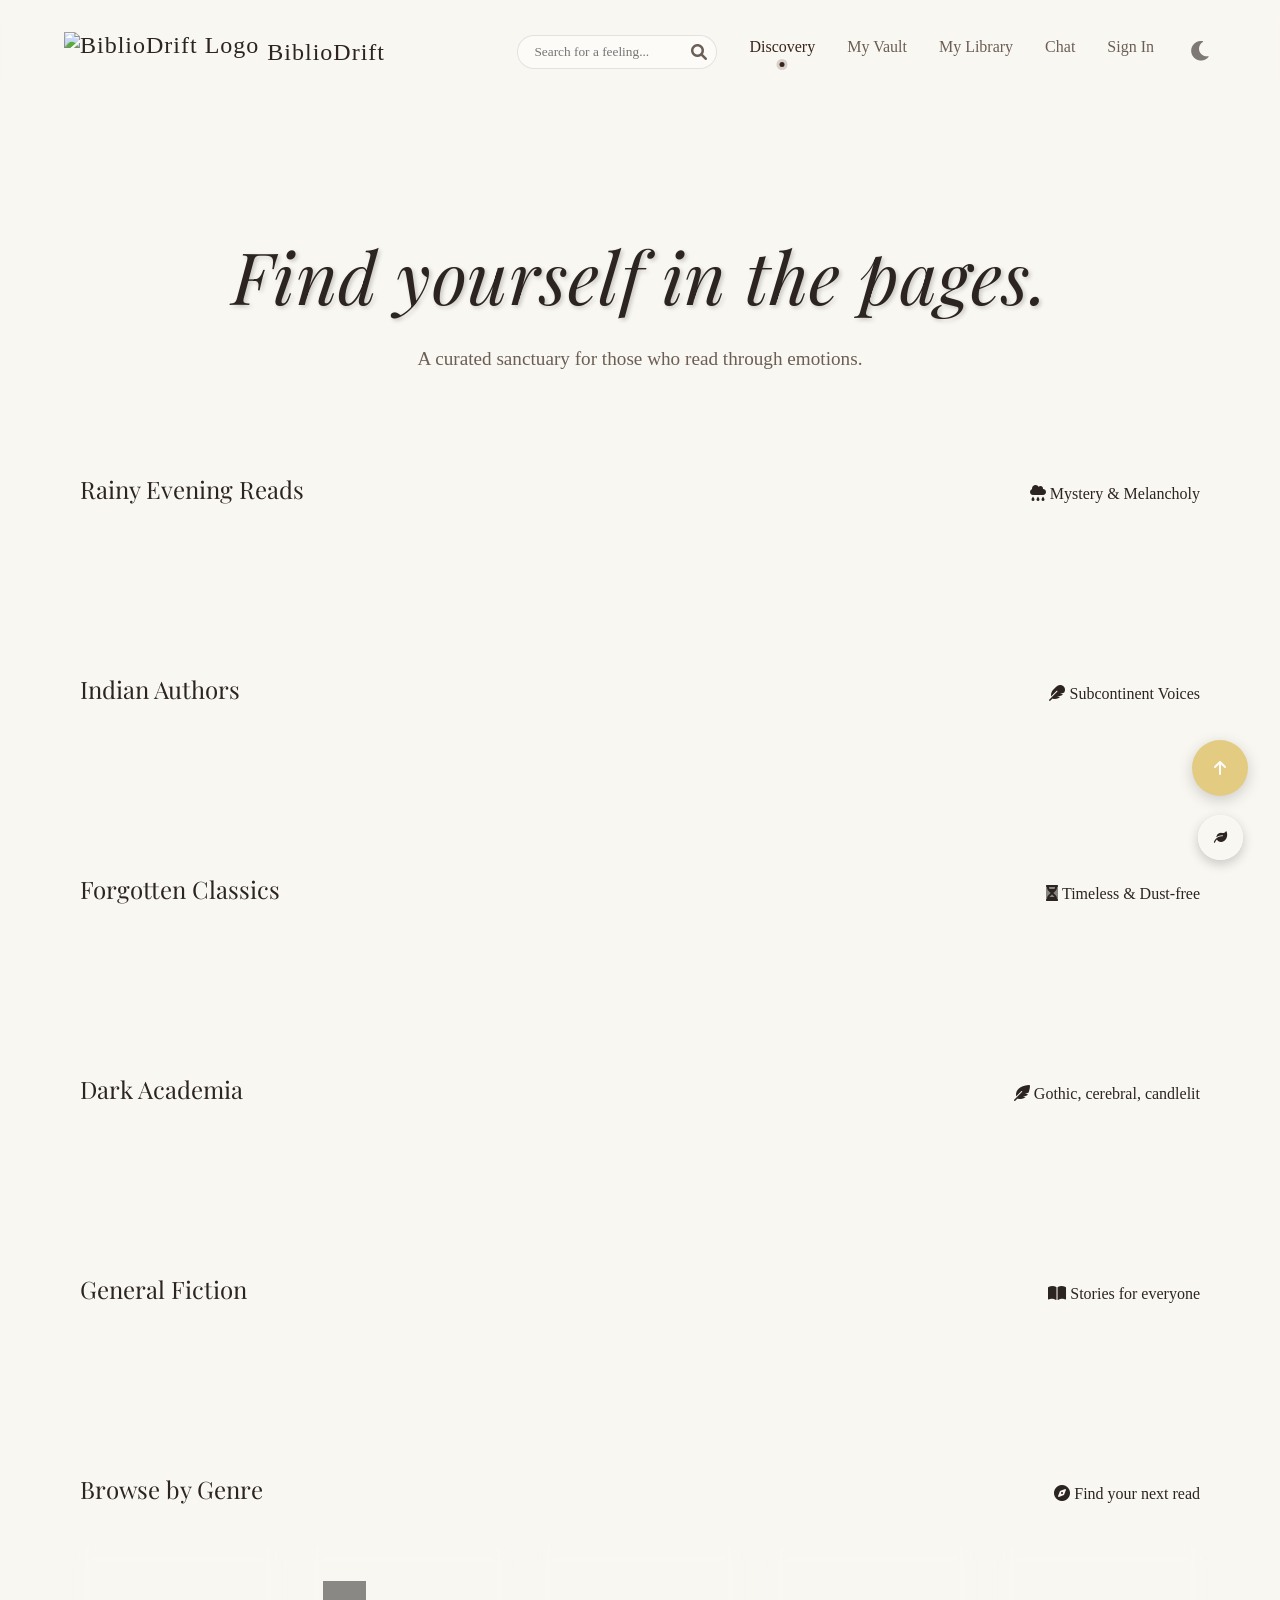
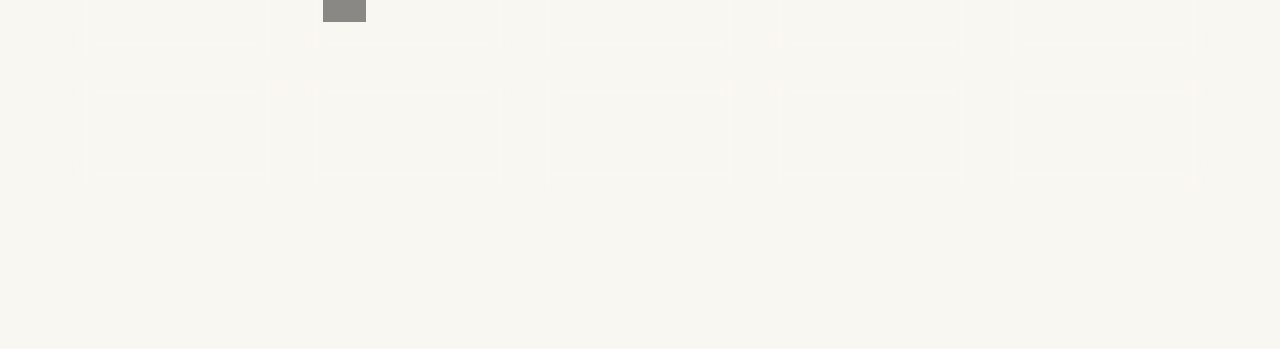
==== frontend/pages/index.html @ a555d8e7 "feat: added dark mode variants and distinct colors for mood themes" ====
<!doctype html>
<html lang="en">

<head>
  <meta charset="UTF-8" />
  <script>
    (function () {
      const theme = localStorage.getItem('bibliodrift_theme');
      if (theme === 'night') {
        document.documentElement.setAttribute('data-theme', 'night');
      }
    })();
  </script>
  <script src="https://unpkg.com/dexie/dist/dexie.js"></script>

  <script src="../js/db.js"></script>

  <!-- <script src="../js/app.js"></script> -->
  <script src="../js/library-3d.js"></script>
  <script src="https://unpkg.com/dexie/dist/dexie.js"></script>
  <meta name="viewport" content="width=device-width, initial-scale=1.0" />
  <!-- Added SEO meta description to improve search engine discoverability and click-through rates -->
  <meta name="description" content="BiblioDrift — Discover books by mood, track your reading journey, and get AI-powered recommendations." />
  <title>BiblioDrift | Find yourself in the pages</title>
  <link rel="stylesheet" href="../css/style.css" />
  <link rel="stylesheet" href="../css/keyboard-shortcuts.css" />
  <link rel="stylesheet" href="../css/pwa.css">
  <link rel="manifest" href="../manifest.json">
  <!-- Fonts -->
  <link rel="preconnect" href="https://fonts.googleapis.com" />
  <link rel="preconnect" href="https://fonts.gstatic.com" crossorigin />
  <link
    href="https://fonts.googleapis.com/css2?family=Playfair+Display:ital,wght@0,400;0,600;1,400&family=Georgia&display=swap"
    rel="stylesheet" />
  <link rel="stylesheet" href="https://cdnjs.cloudflare.com/ajax/libs/font-awesome/6.0.0/css/all.min.css" />

  <!-- Security: DOMPurify for XSS prevention -->
  <script src="https://cdn.jsdelivr.net/npm/dompurify@3.0.6/dist/purify.min.js"></script>
  <link rel="icon" href="../assets/images/biblioDrift_favicon.png" type="image/png">
  <!-- PWA -->
  <link rel="manifest" href="../manifest.json">
  <meta name="theme-color" content="#2c2420">
  <meta name="apple-mobile-web-app-capable" content="yes">
  <meta name="apple-mobile-web-app-status-bar-style" content="black-translucent">
  <meta name="apple-mobile-web-app-title" content="BiblioDrift">
  <link rel="apple-touch-icon" href="../assets/images/biblioDrift_favicon.png">
</head>

<body>
    <header>
    <a href="index.html" class="logo">
      <img style="height: 40px" src="../assets/images/biblioDrift_favicon.png" alt="BiblioDrift Logo"> BiblioDrift
    </a>
    <div class="header-controls">
      <div class="search-bar">
        <input type="text" id="searchInput" class="search-input" placeholder="Search for a feeling...">
        <i class="fa-solid fa-search search-icon" id="searchIcon"></i>
      </div>
      <nav class="nav-links">
        <div class="tooltip">
          <a href="index.html" class="active">Discovery</a>
          <span class="tooltip-text"><i class="fa-solid fa-wand-magic-sparkles"></i> Explore books</span>
        </div>
        <div class="tooltip">
          <a href="vault.html" >My Vault</a>
          <span class="tooltip-text"><i class="fa-solid fa-vault"></i> My Vault</span>
        </div>
        <div class="tooltip">
          <a href="library.html" >My Library</a>
          <span class="tooltip-text"><i class="fa-solid fa-book"></i> My Library</span>
        </div>
        <div class="tooltip">
          <a href="chat.html" >Chat</a>
          <span class="tooltip-text"><i class="fa-solid fa-comments"></i> Chat</span>
        </div>
        <!-- DYNAMIC AUTH LINK -->
        <div class="tooltip">
          <a href="auth.html" id="navAuthLink" >Sign In</a>
          <span class="tooltip-text" id="navAuthTooltip"><i class="fa-solid fa-key"></i> Access account</span>
        </div>
      </nav>
      <button id="themeToggle" class="btn-icon" title="Toggle Theme">
        <i class="fa-solid fa-moon"></i>
      </button>
    </div>
  </header>

  <main>
    <section class="hero">
      <h1>Find yourself in the pages.</h1>
      <p>A curated sanctuary for those who read through emotions.</p>
    </section>

    <!-- SEARCH RESULTS SECTION (Initially Hidden) -->
    <section id="search-results-section" class="curated-section" hidden>
      <div class="section-header">
        <h2 id="search-query-display">Search Results</h2>
        <span><i class="fa-solid fa-magnifying-glass"></i> Exploring your query</span>
      </div>
      <!-- Mood-Tag Filter Bar -->
      <div id="mood-filter-bar" class="mood-filter-bar" hidden>
        <div class="filter-label">Filter by mood:</div>
        <div class="filter-chips" id="filter-chips">
          <!-- Dynamically populated chips -->
        </div>
      </div>
      <div class="curated-row" id="search-results-grid">
        <!-- Dynamically Appended Books -->
      </div>
    </section>

    <!-- Curated Sections -->
    <section class="curated-section">
      <div class="section-header">
        <h2>Rainy Evening Reads</h2>
        <span><i class="fa-solid fa-cloud-rain"></i> Mystery & Melancholy</span>
      </div>
      <div class="curated-row" id="row-rainy"></div>
    </section>

    <section class="curated-section">
      <div class="section-header">
        <h2>Indian Authors</h2>
        <span><i class="fa-solid fa-feather"></i> Subcontinent Voices</span>
      </div>
      <div class="curated-row" id="row-indian"></div>
    </section>

    <section class="curated-section">
      <div class="section-header">
        <h2>Forgotten Classics</h2>
        <span><i class="fa-solid fa-hourglass"></i> Timeless & Dust-free</span>
      </div>
      <div class="curated-row" id="row-classics"></div>
    </section>

    <section class="curated-section">
      <div class="section-header">
        <h2>Dark Academia</h2>
        <span><i class="fa-solid fa-feather-pointed"></i> Gothic, cerebral, candlelit</span>
      </div>
      <div class="curated-row" id="row-dark-academia"></div>
    </section>

    <section class="curated-section">
      <div class="section-header">
        <h2>General Fiction</h2>
        <span><i class="fa-solid fa-book-open"></i> Stories for everyone</span>
      </div>
      <div class="curated-row" id="row-fiction"></div>
    </section>

    <!-- Genre Grid Section -->
    <section class="curated-section genre-section">
      <div class="section-header">
        <h2>Browse by Genre</h2>
        <span><i class="fa-solid fa-compass"></i> Find your next read</span>
      </div>
      <div class="genre-grid" id="genre-grid">
        <div class="genre-card" data-genre="romance"><i class="fa-solid fa-heart"></i><span>Romance</span></div>
        <div class="genre-card" data-genre="mystery"><i class="fa-solid fa-magnifying-glass"></i><span>Mystery</span>
        </div>
        <div class="genre-card" data-genre="fiction"><i class="fa-solid fa-book"></i><span>Fiction</span></div>
        <div class="genre-card" data-genre="crime"><i class="fa-solid fa-user-secret"></i><span>Crime</span></div>
        <div class="genre-card" data-genre="fantasy"><i class="fa-solid fa-wand-sparkles"></i><span>Fantasy</span></div>
        <div class="genre-card" data-genre="thriller"><i class="fa-solid fa-skull"></i><span>Thriller</span></div>
        <div class="genre-card" data-genre="biography"><i class="fa-solid fa-user"></i><span>Biography</span></div>
        <div class="genre-card" data-genre="self-help"><i
            class="fa-solid fa-hand-holding-heart"></i><span>Self-Help</span></div>
        <div class="genre-card" data-genre="science"><i class="fa-solid fa-flask"></i><span>Science</span></div>
        <div class="genre-card" data-genre="history"><i class="fa-solid fa-landmark"></i><span>History</span></div>
      </div>
    </section>

    <!-- Genre Modal -->
    <dialog id="genre-modal" class="genre-modal">
      <div class="genre-modal-content">
        <div class="genre-modal-header">
          <h2 id="genre-modal-title">Genre Books</h2>
          <button class="close-genre-modal" id="close-genre-modal"><i class="fa-solid fa-xmark"></i></button>
        </div>
        <div class="genre-modal-body">
          <div class="genre-books-grid" id="genre-books-grid"></div>
        </div>
      </div>
    </dialog>

    <!-- Book Details Modal -->
    <dialog id="book-details-modal" class="glass-modal">
      <div class="modal-content">
        <button class="close-modal-btn" id="closeModalBtn"><i class="fa-solid fa-xmark"></i></button>
        <div class="modal-body">
          <div class="modal-media"><img id="modal-img" src="" alt="Book Cover" /></div>
          <div class="modal-info">
            <h2 id="modal-title">Book Title</h2>
            <p id="modal-author" class="modal-subtitle">Author Name</p>
            <div class="ai-insight-box">
              <div class="ai-header"><i class="fa-solid fa-wand-magic-sparkles"></i><span>AI Insight</span></div>
              <div id="modal-summary">
                <div class="text-skeleton skeleton"></div>
                <div class="text-skeleton skeleton" style="width: 90%"></div>
                <div class="text-skeleton skeleton" style="width: 70%"></div>
              </div>
            </div>
            <!-- Added "Where to Buy" section -->
            <div class="purchase-links-box" style="margin-top: 15px;">
              <div class="purchase-header"><i class="fa-solid fa-cart-shopping"></i><span> Where to Buy</span></div>
              <div id="modal-purchase-links" class="purchase-links-container">
                <div class="text-skeleton skeleton"></div>
              </div>
            </div>
            <div class="modal-actions">
              <button id="modal-add-btn" class="btn-primary"><i class="fa-regular fa-heart"></i> Add to Library</button>
              <button id="modal-preview-btn" class="btn-preview"><i class="fa-solid fa-book-open"></i> Preview</button>
              <button id="modal-share-btn" class="btn-secondary modal-share-btn"><i class="fa-solid fa-share-nodes"></i>
                Share</button>
              <button id="modal-mood-btn" class="btn-secondary"><i class="fa-solid fa-wand-magic-sparkles"></i> Explore Mood</button>
            </div>
          </div>
        </div>
      </div>
    </dialog>
  </main>


<!--The footer is being called usingt footer.js.-->
  <script src="../js/config.js"></script>
  <script src="../js/security.js"></script>
  <script src="../js/app.js"></script>
  <script src="../js/book-preview.js"></script>
  <script src="../js/pwa.js"></script>
  <script src="../js/footer.js"></script>
  <script src="../script/header-scroll.js"></script>
  <script src="../js/theme-manager.js"></script>
  <script src="../js/ambient.js"></script>


  <!-- Back to Top Button -->
  <button id="backToTop" class="btn-icon back-to-top" title="Back to Top" onclick="window.scrollTo({top: 0, behavior: 'smooth'});">
    <i class="fa-solid fa-arrow-up"></i>
  </button>

  <!-- Ambient Sanctuary UI -->
  <div class="ambient-sanctuary">
    <button id="ambientToggle" title="Ambient Sanctuary" aria-expanded="false" aria-controls="ambientPanel">
      <i class="fa-solid fa-leaf"></i>
    </button>
    <div id="ambientPanel" class="ambient-panel">
      <h3 style="color: var(--text-main) !important;">Ambient Sanctuary</h3>
      <div class="ambient-option">
        <span style="color: var(--text-main) !important;"><i class="fa-solid fa-cloud-rain"></i> Rainy Evening</span>
        <label class="switch">
          <input type="checkbox" id="rainToggle">
          <span class="slider"></span>
        </label>
      </div>
      <div class="ambient-option">
        <span style="color: var(--text-main) !important;"><i class="fa-solid fa-fire"></i> Cozy Fireplace</span>
        <label class="switch">
          <input type="checkbox" id="fireToggle">
          <span class="slider"></span>
        </label>
      </div>
      <div class="ambient-option">
        <span style="color: var(--text-main) !important;"><i class="fa-solid fa-water"></i> Calm Ocean Waves</span>
        <label class="switch">
          <input type="checkbox" id="oceanToggle">
          <span class="slider"></span>
        </label>
      </div>
      <div class="ambient-option">
        <span style="color: var(--text-main) !important;"><i class="fa-solid fa-bolt"></i> Stormy Rain</span>
        <label class="switch">
          <input type="checkbox" id="stormToggle">
          <span class="slider"></span>
        </label>
      </div>
      <div class="volume-control">
        <label for="ambientVolume" style="color: var(--text-main) !important;"><i class="fa-solid fa-volume-high"></i> Volume</label>
        <div class="range-wrap">
          <div class="range-track" aria-hidden="true"></div>
          <div class="range-fill" aria-hidden="true"></div>
          <input type="range" id="ambientVolume" min="0" max="1" step="0.1" value="0.5" style="width: 100%;">
        </div>
      </div>
    </div>
  </div>

  <script src="../js/theme-manager.js"></script>
  <script src="../js/ambient.js"></script>
  <script src="../js/security.js"></script>

</body>

<script>
document.addEventListener('DOMContentLoaded', function () {
    const btn = document.getElementById('themeToggle');
    if (!btn) {
        console.error('themeToggle button not found');
        return;
    }

    const icon = btn.querySelector('i');
    const STORAGE_KEY = 'bibliodrift_theme';

    function applyTheme(theme) {
        if (theme === 'night') {
            document.documentElement.setAttribute('data-theme', 'night');
            if (icon) icon.className = 'fa-solid fa-sun';
        } else {
            document.documentElement.removeAttribute('data-theme');
            if (icon) icon.className = 'fa-solid fa-moon';
        }

        localStorage.setItem(STORAGE_KEY, theme);
        if (typeof restoreTheme === 'function') restoreTheme();
        console.log('Theme applied:', theme);
    }

    // Load saved theme
    const savedTheme = localStorage.getItem(STORAGE_KEY) || 'light';
    applyTheme(savedTheme);

    // Toggle on click
    btn.addEventListener('click', function () {
        const current =
            document.documentElement.getAttribute('data-theme') === 'night'
                ? 'night'
                : 'light';

        const next = current === 'night' ? 'light' : 'night';
        applyTheme(next);
    });
});
</script>

</html>
---- frontend/css/style.css ----
:root {
    /* Day Theme (Default) */
    --bg-color: #f9f7f2;
    --header-bg: rgba(249, 247, 242, 0.8);
    --text-main: #2c2420;
    --text-muted: #6b5e55;
    --accent-gold: #d4af37;
    --wood-dark: #5d4037;
    --wood-light: #8d6e63;
    --glass-bg: rgba(255, 255, 255, 0.1);
    --glass-border: rgba(255, 255, 255, 0.2);
    --shadow-soft: 0 10px 30px rgba(0, 0, 0, 0.05);
    --input-bg: rgba(255, 255, 255, 0.5);
    --input-border: rgba(0, 0, 0, 0.1);
    --book-bg: #fff;
    --paper-color: #fffdf9;
    --nav-active-color: #3a241c;
    --nav-active-ring: rgba(58, 36, 28, 0.18);

    /* Vibe Colors */
    --vibe-mystery: #78909c;
    --vibe-romance: #ef9a9a;
    --vibe-classic: #a1887f;

    /* Dimensions */
    --book-width: 160px;
    --book-height: 240px;

    --book-thick: 40px;
}

/* Fix: WCAG AA Contrast Floor - Issue #534 */
.glass-panel,
.book-tooltip,
.book-detail-modal,
[class*="glass"] {
    background: rgba(0, 0, 0, 0.45) !important;
    backdrop-filter: blur(12px);
    -webkit-backdrop-filter: blur(12px);
}

[data-theme="night"] {
    /* Night Theme (Dark Wood) */
    --bg-color: #1e1a18;
    --header-bg: rgba(30, 26, 24, 0.85);
    --text-main: #e0d5cb;
    --text-muted: #a89a8e;
    --accent-gold: #fccb4e;
    --wood-dark: #3e2723;
    --wood-light: #5d4037;
    --glass-bg: rgba(0, 0, 0, 0.3);
    --glass-border: rgba(255, 255, 255, 0.05);
    --shadow-soft: 0 10px 40px rgba(0, 0, 0, 0.4);
    --input-bg: rgba(0, 0, 0, 0.2);
    --input-border: rgba(255, 255, 255, 0.1);
    --book-bg: #2c2420;
    --paper-color: #e0d5cb;
    --nav-active-color: #fff2df;
    --nav-active-ring: rgba(255, 242, 223, 0.22);
}

* {
    box-sizing: border-box;
    margin: 0;
    padding: 0;
}

html {
    scroll-behavior: smooth;
    transition: background-color 0.4s ease, color 0.4s ease;
}

body {
    background-color: var(--bg-color);
    color: var(--text-main);
    font-family: "Georgia", serif;
    /* Classic serif for books */
    overflow-x: hidden;
    min-height: 100vh;
    display: flex;
    flex-direction: column;
    transition: background-color 0.4s ease, color 0.4s ease, border-color 0.4s ease, box-shadow 0.4s ease;
}

main {
    flex: 1;
}

/* Explicit night-mode overrides — bulletproof fallback */
[data-theme="night"] body,
html[data-theme="night"],
html[data-theme="night"] body {
    background-color: #1e1a18 !important;
    color: #fff5f5 !important;
}

[data-theme="night"] header {
    background: rgba(30, 26, 24, 0.85) !important;
}

[data-theme="night"] .search-input,
[data-theme="night"] input {
    background: rgba(0, 0, 0, 0.2) !important;
    color: #e0d5cb !important;
    border-color: rgba(255, 255, 255, 0.1) !important;
}


/* Global Wooden Scrollbar Styling */
::-webkit-scrollbar {
    width: 12px;
}

::-webkit-scrollbar-track {
    background: var(--bg-color);
}

::-webkit-scrollbar-thumb {
    background: linear-gradient(180deg, var(--wood-dark), var(--wood-light));
    border-radius: 6px;
    border: 2px solid var(--bg-color);
}

::-webkit-scrollbar-thumb:hover {
    background: linear-gradient(180deg, var(--wood-light), var(--wood-dark));
    box-shadow: inset 0 0 6px rgba(0, 0, 0, 0.3);
}

h1,
h2,
h3 {
    font-weight: normal;
    font-family: "Playfair Display", serif;
    /* Elegant headings */
}

/* --- Layout --- */
header {
    padding: 2rem 4rem;
    display: flex;
    justify-content: space-between;
    align-items: center;
    position: sticky;
    top: 0;
    z-index: 100;
    background: var(--header-bg);
    backdrop-filter: blur(10px);
    transition: background-color 0.4s ease, color 0.4s ease, backdrop-filter 0.4s ease;
}

.header-controls {
    display: flex;
    align-items: center;
    gap: 2rem;
}

.search-bar {
    position: relative;
    display: flex;
    align-items: center;
}

.search-input {
    background: var(--input-bg);
    border: 1px solid var(--input-border);
    padding: 0.5rem 1rem;
    border-radius: 20px;
    font-family: "Georgia", serif;
    width: 200px;
    transition: all 0.4s ease;
    outline: none;
    color: var(--text-main);
}

.search-input:focus {
    background: var(--book-bg);
    width: 300px;
    box-shadow: var(--shadow-soft);
}

.search-icon {
    position: absolute;
    right: 10px;
    color: var(--text-muted);
    cursor: pointer;
    transition: color 0.3s ease;
}

.search-icon:hover {
    color: var(--text-main);
}

.logo {
    font-size: 1.5rem;
    letter-spacing: 1px;
    color: var(--text-main);
    text-decoration: none;
    display: flex;
    align-items: center;
    gap: 0.5rem;
}

.nav-links {
    display: flex;
    align-items: center;
    gap: 2rem;
}

.nav-links a {
    text-decoration: none;
    color: var(--text-muted);
    position: relative;
    display: inline-flex;
    align-items: center;
    justify-content: center;
    min-height: 30px;
    padding-bottom: 10px;
    transition: color 0.25s ease;
}

.nav-links a:hover,
.nav-links a.active {
    color: var(--nav-active-color);
}

.nav-links a::after {
    content: "";
    position: absolute;
    left: 50%;
    bottom: 0;
    width: 5px;
    height: 5px;
    border-radius: 50%;
    background: var(--nav-active-color);
    box-shadow: 0 0 0 3px var(--nav-active-ring);
    opacity: 0;
    transform: translateX(-50%) scale(0.35);
    transition: opacity 0.22s ease, transform 0.22s ease;
}

.nav-links a:hover::after {
    opacity: 0.45;
    transform: translateX(-50%) scale(0.75);
}

.nav-links a.active::after {
    opacity: 1;
    transform: translateX(-50%) scale(1);
}

/* === ANIMATED HOVER TOOLTIPS FOR NAVIGATION (NEW) === */
.tooltip {
    position: relative;
    display: inline-block;
}

.tooltip-text {
    display: none;
}

.tooltip-text::after {
    display: none;
}

.tooltip:hover .tooltip-text {
    display: none;
}

.tooltip-text i {
    display: none;
}

main {
    padding: 2rem 4rem;
    max-width: 1400px;
    margin: 0 auto;
    width: 100%;
    overflow-x: hidden;
}

/* --- Hero --- */
.hero {
    text-align: center;
    padding: 6rem 1rem;
    animation: heroFade 1s ease-out;
}

@keyframes heroFade {
    from {
        opacity: 0;
        transform: translateY(15px);
    }

    to {
        opacity: 1;
        transform: translateY(0);
    }
}


.hero h1 {
    font-size: clamp(2.5rem, 8vw, 4.5rem);
    margin-bottom: 1.5rem;
    font-style: italic;
    line-height: 1.2;
    letter-spacing: 0.5px;
    text-shadow: 2px 2px 4px rgba(0, 0, 0, 0.2);
}

.hero p {
    color: var(--text-muted);
    font-size: 1.2rem;
    line-height: 1.8;
    max-width: 55ch;
    margin: 0 auto;
}

/* --- Curated Tables (Horizontal Scroll) --- */
.curated-section {
    margin-bottom: 6rem;
    width: 100%;
    overflow-x: hidden;
}

.section-header {
    margin: 0 1rem 0.5rem 1rem;
    display: flex;
    justify-content: space-between;
    align-items: baseline;
    flex-wrap: wrap;
    gap: 1rem;
}

.curated-row {
    display: flex;
    gap: 3rem;
    padding: 2rem 1rem;
    overflow-x: auto;
    overflow-y: hidden;
    /* Allow horizontal scrolling on mobile */
    perspective: 1000px;
    -webkit-overflow-scrolling: touch;
    scroll-behavior: smooth;
    flex-wrap: nowrap;
}

/* --- 3D Book Component --- */
.book-scene {
    width: var(--book-width);
    height: var(--book-height);
    perspective: 1000px;
    cursor: pointer;
    flex-shrink: 0;
    min-width: var(--book-width);
}

.book {
    width: 100%;
    height: 100%;
    position: relative;
    transform-style: preserve-3d;
    /* Bouncy cozy feel */
    transform-origin: center center -20px;
    /* Pivot inside the book */
    animation: floatIn 0.8s ease-out backwards;
}

@keyframes floatIn {
    from {
        opacity: 0;
        transform: translateY(50px) scale(0.9);
    }

    to {
        opacity: 1;
        transform: translateY(0) scale(1);
    }
}

.book.flipped {
    transform: rotateY(180deg) scale(1.2) translateZ(50px);
    /* Expand and bring closer */
    z-index: 100;
}

/* Book Faces */
.book__face {
    position: absolute;
    width: 100%;
    height: 100%;
    backface-visibility: hidden;
    /* Hide back when front is clear */
    border-radius: 4px 8px 8px 4px;
    box-shadow: 5px 5px 15px rgba(0, 0, 0, 0.15);
}

.book__face--front {
    background: var(--book-bg);
    transform: rotateY(0deg);
    z-index: 2;
}

.book__face--front img {
    width: 100%;
    height: 100%;
    object-fit: cover;
    border-radius: 4px 8px 8px 4px;
}

.book__face--back {
    transform: rotateY(180deg);
    background: var(--paper-color);
    /* Paper color */
    padding: 1.5rem;
    display: flex;
    flex-direction: column;
    justify-content: space-between;
    border: 1px solid var(--glass-border);
    z-index: 1;
    color: #2c2420;
    /* Keep text dark for paper feel even in night mode */
}

/* The Spine */
.book__face--spine {
    position: absolute;
    width: var(--book-thick);
    height: 100%;
    left: 0;
    top: 0;
    transform: rotateY(-90deg) translateZ(calc(var(--book-thick) / 2));
}

/* Improved 3D Box Model */
/* Re-defining .book for proper thickness volume */
.book {
    transform-origin: center center -20px;
    /* Pivot inside the book */
}

.book__face--front {
    transform: translateZ(20px);
}

.book__face--back {
    transform: rotateY(180deg) translateZ(20px);
}

.book__face--spine {
    width: 40px;
    height: 100%;
    background: #333;
    /* Default spine color */
    transform: rotateY(-90deg) translateZ(20px);
    /* Adjust positioning to be flush left of front face */
    left: -20px;
    /* Half thickness */
}

.book__face--right {
    /* Pages */
    width: 40px;
    height: 100%;
    background: linear-gradient(to right, #fff, #f0f0f0 20%, #fff 40%);
    transform: rotateY(90deg) translateZ(140px);
    /* Width - half thickness */
    left: auto;
    right: -20px;
}

/* Hover Effect: Pull out */
.book-scene:hover .book:not(.flipped) {
    transform: translateZ(30px) translateY(-10px) rotateY(-10deg);
}

/* Glassmorphism Overlay (Quick view) */
.glass-overlay {
    position: absolute;
    bottom: 10px;
    left: 10px;
    right: 10px;
    background: rgba(255, 255, 255, 0.7);
    backdrop-filter: blur(8px);
    padding: 0.5rem;
    border-radius: 6px;
    opacity: 0;
    transform: translateY(10px);
    transition: all 0.3s ease;
    pointer-events: none;
    /* Let clicks pass to book */
}

.book-scene:hover .glass-overlay {
    opacity: 1;
    transform: translateY(0);
}

/* Back of book content */
.handwritten-note {
    font-family: "Courier New", Courier, monospace;
    /* Placeholder for handwriting font */
    color: var(--text-muted);
    font-size: 0.9rem;
    line-height: 1.4;
    background: #fffdc2;
    padding: 10px;
    transform: rotate(-2deg);
    box-shadow: 2px 2px 5px rgba(0, 0, 0, 0.1);
    margin-bottom: 1rem;
}

/* Read details Button */
.read-details-btn {
    background-color: #3e2723; 
    color: #fffdf9;
    border: 1px solid var(--accent-gold);
    padding: 6px 16px; 
    border-radius: 6px;
    font-family: 'Playfair Display', 'Georgia', serif;
    font-size: 0.82rem;
    cursor: pointer;
    display: flex;
    align-items: center;
    justify-content: center;
    gap: 6px; 
    margin: 8px auto 14px auto;
    width: 96%; 
    box-shadow: 0 3px 6px rgba(0, 0, 0, 0.15);
    transition: background-color 0.2s ease-in-out;
    white-space: nowrap; 
}

.read-details-btn:hover {
    background-color: #5d4037;
}

.book__face--back .book-actions {
    justify-content: space-around;
    padding: 0 10px;
    width: 100%;
    margin-bottom: -6px;
}

.book-actions {
    display: flex;
    gap: 0.35rem;
    justify-content: center;
    align-items: center;
    width: 100%;
}

.btn-icon {
    border: none;
    background: none;
    cursor: pointer;
    font-size: 1rem;
    padding: 0.15rem 0.25rem;
    opacity: 0.6;
    transition: opacity 0.2s, transform 0.12s;
}

.btn-icon:hover {
    opacity: 1;
    transform: scale(1.08);
}

/* --- Virtual Shelves --- */
.shelves-container {
    width: 100%;
    overflow-x: hidden;
    display: flex;
    flex-direction: column;
    gap: 4rem;
    padding: 2rem 0;
}

.shelf-row {
    position: relative;
    padding: 0 2rem 1.5rem 2rem;
    /* Realistic Wood Texture Gradient */
    background:
        repeating-linear-gradient(90deg,
            transparent 0,
            transparent 4px,
            rgba(0, 0, 0, 0.02) 5px,
            transparent 10px),
        linear-gradient(to bottom, #5d4037 0%, #3e2723 100%);
    border-bottom: 25px solid #281a15;
    /* Thicker front lip */
    border-radius: 4px;
    box-shadow:
        0 20px 20px -10px rgba(0, 0, 0, 0.3),
        inset 0 2px 20px rgba(0, 0, 0, 0.2);
    display: flex;
    align-items: flex-end;
    gap: 1.5rem;
    /* More spacing for expanded books */
    min-height: 280px;
    flex-wrap: nowrap;
    overflow-x: auto;
    -webkit-overflow-scrolling: touch;
}

.shelf-row::after {
    /* Depth shadow on wall behind books */
    content: "";
    position: absolute;
    bottom: 25px;
    /* Above bottom lip */
    left: 0;
    right: 0;
    height: 100%;
    z-index: -1;
    background: linear-gradient(to bottom,
            rgba(0, 0, 0, 0.1),
            rgba(0, 0, 0, 0.4));
    pointer-events: none;
}

.shelf-label {
    position: absolute;
    top: -20px;
    left: 0;
    font-size: 1.2rem;
    color: var(--wood-light);
    font-style: italic;
}

/* --- Mood Analysis Styles --- */

/* Mood Tags on Book Covers */
.mood-tags {
    position: absolute;
    top: 5px;
    left: 5px;
    display: flex;
    flex-direction: column;
    gap: 2px;
}

.mood-tag {
    background: rgba(0, 0, 0, 0.7);
    color: white;
    padding: 2px 6px;
    border-radius: 10px;
    font-size: 0.7rem;
    font-weight: bold;
    text-transform: capitalize;
}

/* Mood-specific colors */
.mood-cozy {
    background: #8d6e63 !important;
}

.mood-dark {
    background: #424242 !important;
}

.mood-mysterious {
    background: #5e35b1 !important;
}

.mood-romantic {
    background: #e91e63 !important;
}

.mood-adventurous {
    background: #ff5722 !important;
}

.mood-melancholy {
    background: #607d8b !important;
}

.mood-uplifting {
    background: #4caf50 !important;
}

.mood-intense {
    background: #f44336 !important;
}

.mood-whimsical {
    background: #9c27b0 !important;
}

.mood-thought-provoking {
    background: #795548 !important;
}

/* Glass overlay mood tags */
.glass-mood-tags {
    margin-top: 0.5rem;
    display: flex;
    gap: 0.25rem;
    flex-wrap: wrap;
}

.glass-mood-tag {
    background: rgba(255, 255, 255, 0.3);
    padding: 1px 4px;
    border-radius: 8px;
    font-size: 0.6rem;
    text-transform: capitalize;
}

/* Back of book mood analysis */
.mood-analysis {
    margin-top: 1rem;
    padding-top: 0.5rem;
    border-top: 1px solid rgba(0, 0, 0, 0.1);
}

.mood-tags-back {
    display: flex;
    gap: 0.25rem;
    flex-wrap: wrap;
    margin-top: 0.25rem;
}

.mood-tag-small {
    background: var(--accent-gold);
    color: white;
    padding: 1px 4px;
    border-radius: 6px;
    font-size: 0.6rem;
    text-transform: capitalize;
}

/* Mood Analysis Modal */
.mood-modal {
    position: fixed;
    top: 0;
    left: 0;
    width: 100%;
    height: 100%;
    background: rgba(0, 0, 0, 0.7);
    display: flex;
    justify-content: center;
    align-items: center;
    z-index: 1000;
    backdrop-filter: blur(5px);
}

.mood-modal-content {
    background: var(--book-bg);
    border-radius: 12px;
    max-width: 500px;
    width: 90%;
    max-height: 80vh;
    overflow-y: auto;
    box-shadow: var(--shadow-soft);
    border: 1px solid var(--glass-border);
    display: flex;
    flex-direction: column;
}

.mood-modal-header {
    padding: 1.5rem;
    border-bottom: 1px solid var(--glass-border);
    display: flex;
    justify-content: space-between;
    align-items: center;
}

.mood-modal-header h3 {
    margin: 0;
    color: var(--text-main);
}

.close-modal {
    background: none;
    border: none;
    font-size: 1.5rem;
    cursor: pointer;
    color: var(--text-muted);
    padding: 0;
    width: 30px;
    height: 30px;
    display: flex;
    align-items: center;
    justify-content: center;
}

.close-modal:hover {
    color: var(--text-main);
}

.mood-modal-body {
    padding: 1.5rem;
}

.mood-section {
    margin-bottom: 1.5rem;
}

.mood-section h4 {
    margin: 0 0 0.5rem 0;
    color: var(--text-main);
    font-size: 1rem;
}

/* Sentiment Bar */
.sentiment-bar {
    width: 100%;
    height: 8px;
    background: #e0e0e0;
    border-radius: 4px;
    overflow: hidden;
    margin: 0.5rem 0;
}

.sentiment-fill {
    height: 100%;
    background: linear-gradient(to right, #f44336, #ff9800, #4caf50);
    transition: width 0.3s ease;
}

/* Large mood tags in modal */
.mood-tags-large {
    display: flex;
    gap: 0.5rem;
    flex-wrap: wrap;
}

.mood-tag-large {
    padding: 0.5rem 1rem;
    border-radius: 20px;
    font-size: 0.9rem;
    font-weight: bold;
    color: white;
    text-transform: capitalize;
}

/* Vibe quote styling */
.vibe-quote {
    background: var(--paper-color);
    padding: 1rem;
    border-radius: 8px;
    font-style: italic;
    color: #2c2420;
    border-left: 4px solid var(--accent-gold);
    margin: 0.5rem 0;
}

/* Mood button in book actions */
.mood-btn {
    color: var(--accent-gold) !important;
}

.mood-btn:hover {
    color: var(--wood-dark) !important;
    transform: scale(1.1);
}

/* Responsive mood modal */
@media (max-width: 768px) {
    .mood-modal-content {
        width: 95%;
        margin: 1rem;
    }

    .mood-tags-large {
        flex-direction: column;
    }

    .mood-tag-large {
        text-align: center;
    }
}

/* Utilities */
.hidden {
    display: none !important;
}

/* --- Constellation View --- */
.constellation-container {
    width: 100%;
    min-height: 600px;
    margin-top: 2rem;
    position: relative;
    border-radius: 12px;
    overflow: hidden;
    animation: fadeIn 0.5s ease;
}

.view-toggles button {
    cursor: pointer;
    transition: all 0.3s ease;
}

.view-toggles .active-view {
    box-shadow: 0 4px 15px rgba(0, 0, 0, 0.2);
    transform: scale(1.05);
}

.fade-in {
    animation: fadeIn 1s ease;
}

@keyframes fadeIn {
    from {
        opacity: 0;
        transform: translateY(10px);
    }

    to {
        opacity: 1;
        transform: translateY(0);
    }
}

/* Theme Toggle Button Enhancement */
#themeToggle {
    font-size: 1.4rem;
    color: var(--text-main);
    cursor: pointer;
    transition:
        transform 0.3s ease,
        color 0.3s ease;
}

#themeToggle:hover {
    transform: rotate(15deg) scale(1.1);
    color: var(--accent-gold);
}


.footer {
    min-height: 120px;
    width: 100%;
    background-color: #222;
    display: flex;
    flex-direction: column;
    justify-content: center;
    align-items: center;
    gap: 1.2rem;
    padding: 2rem 0;
    margin-top: 4rem;
}

.social_icons {
    display: flex;
    gap: 2rem;
    z-index: 999;
}

.social_icons a {
    color: var(--accent-gold);
    font-size: 2rem;
    transition:
        transform 0.3s ease,
        color 0.3s ease;
    text-decoration: none;
}

.social_icons a:hover {
    color: white;
    transform: translateY(-5px);
}

.reading-progress {
    margin-top: 0.75rem;
    opacity: 0.85;
}

.progress-slider {
    width: 100%;
    accent-color: var(--accent-gold);
}

.reading-progress small {
    font-size: 0.7rem;
    opacity: 0.7;
}

/* --- Glass Modal --- */
.glass-modal {
    margin: auto;
    width: 90%;
    max-width: 900px;
    background: transparent;
    border: none;
    padding: 0;
    overflow: visible;
    max-height: 95vh;
}

.glass-modal::backdrop {
    background: rgba(0, 0, 0, 0.4);
    backdrop-filter: blur(5px);
}

.modal-content {
    background: rgba(255, 255, 255, 0.65);
    backdrop-filter: blur(20px);
    -webkit-backdrop-filter: blur(20px);
    border: 1px solid var(--glass-border);
    border-radius: 20px;
    box-shadow: 0 25px 50px -12px rgba(0, 0, 0, 0.25);
    padding: 2.5rem;
    position: relative;
    overflow: hidden;
    overflow-y: auto;
    animation: modalIn 0.4s cubic-bezier(0.175, 0.885, 0.32, 1.275);
    max-height: 90vh;
}

[data-theme="night"] .modal-content {
    background: rgba(30, 26, 24, 0.8);
    border: 1px solid rgba(255, 255, 255, 0.1);
}

@keyframes modalIn {
    from {
        opacity: 0;
        transform: scale(0.9) translateY(20px);
    }

    to {
        opacity: 1;
        transform: scale(1) translateY(0);
    }
}

.close-modal-btn {
    position: absolute;
    top: 1.5rem;
    right: 1.5rem;
    background: var(--glass-bg);
    border: none;
    width: 2.5rem;
    height: 2.5rem;
    border-radius: 50%;
    cursor: pointer;
    font-size: 1.2rem;
    color: var(--text-muted);
    transition: all 0.2s;
    display: flex;
    justify-content: center;
    align-items: center;
    z-index: 10;
}

.close-modal-btn:hover {
    background: var(--accent-gold);
    color: #fff;
    transform: rotate(90deg);
}

.modal-body {
    display: grid;
    grid-template-columns: 300px 1fr;
    gap: 3rem;
}

.modal-media {
    display: flex;
    justify-content: center;
    align-items: center;
}

.modal-media img {
    width: 100%;
    height: auto;
    border-radius: 12px;
    box-shadow: 10px 10px 30px rgba(0, 0, 0, 0.2);
    transform: rotate(-3deg);
    transition: transform 0.3s;
}

.modal-media img:hover {
    transform: rotate(0) scale(1.02);
}

.modal-info {
    display: flex;
    flex-direction: column;
    gap: 1.5rem;
}

.modal-info h2 {
    font-size: 2.5rem;
    line-height: 1.2;
    margin-bottom: 0;
}

.modal-subtitle {
    font-size: 1.2rem;
    color: var(--text-muted);
    font-style: italic;
    margin-top: -1rem;
}

/* AI Insight Box */
.ai-insight-box {
    background: #fdfaf5;
    border: 1px solid rgba(212, 175, 55, 0.2);
    border-left: 4px solid var(--accent-gold);
    padding: 1.2rem 1.5rem;
    border-radius: 12px;
    margin-top: 1.5rem;
    box-shadow: 0 2px 8px rgba(0,0,0,0.03);
}

#modal-ai-note {
    font-family: "Georgia", serif;
    font-style: italic;
    color: #4a3f35 !important; /* Dark brown for high contrast */
    line-height: 1.6;
    font-size: 1.05rem;
    display: block;
}

[data-theme="night"] .ai-insight-box {
    background: linear-gradient(135deg,
            rgba(255, 255, 255, 0.05),
            rgba(0, 0, 0, 0.2));
}

.ai-insight-box::before {
    content: "";
    position: absolute;
    top: 0;
    left: 0;
    right: 0;
    height: 2px;
    background: linear-gradient(90deg,
            transparent,
            var(--accent-gold),
            transparent);
    opacity: 0.5;
}

.ai-header {
    display: flex;
    align-items: center;
    gap: 0.8rem;
    font-family: "Courier New", monospace;
    /* Tech feel */
    font-weight: bold;
    color: var(--accent-gold);
    margin-bottom: 1rem;
    text-transform: uppercase;
    letter-spacing: 1px;
    font-size: 0.9rem;
}

#modal-summary {
    line-height: 1.6;
    color: var(--text-main);
}

.modal-actions {
    margin-top: auto;
    display: flex;
    gap: 1rem;
}

.btn-primary {
    background: var(--text-main);
    color: var(--bg-color);
    border: none;
    padding: 1rem 2rem;
    border-radius: 30px;
    font-family: "Georgia", serif;
    font-size: 1.1rem;
    cursor: pointer;
    transition: all 0.3s;
    display: flex;
    align-items: center;
    gap: 0.8rem;
}

.btn-primary:hover {
    background: var(--accent-gold);
    color: #fff;
    transform: translateY(-2px);
    box-shadow: 0 5px 15px rgba(0, 0, 0, 0.1);
}

/* Responsive Modal */
@media (max-width: 768px) {
    .modal-body {
        grid-template-columns: 1fr;
    }

    .modal-media img {
        max-width: 200px;
        transform: rotate(0);
    }

    .modal-content {
        padding: 1.5rem;
    }

    .modal-info h2 {
        font-size: 1.8rem;
    }

    .ai-insight-box {
        padding: 1rem 1.2rem;
    }

    #modal-ai-note {
        font-size: 0.95rem;
    }

    .modal-actions {
        flex-direction: column;
        width: 100%;
    }

    .btn-primary,
    .btn-secondary,
    .btn-preview {
        width: 100%;
    }
}

/* ===== CHAT INTERFACE STYLES ===== */

.chat-container {
    max-width: 900px;
    margin: 0 auto;
    height: calc(100vh - 80px);
    display: flex;
    flex-direction: column;
    background: var(--glass-bg);
    backdrop-filter: blur(20px);
    border: 1px solid var(--glass-border);
    border-radius: 20px;
    overflow: hidden;
    box-shadow: var(--shadow-soft);
}

.chat-header {
    padding: 20px 25px;
    background: var(--glass-bg);
    border-bottom: 1px solid var(--glass-border);
    display: flex;
    justify-content: space-between;
    align-items: center;
}

.bookseller-info {
    display: flex;
    align-items: center;
    gap: 15px;
}

.bookseller-avatar {
    width: 50px;
    height: 50px;
    background: var(--accent-gold);
    border-radius: 50%;
    display: flex;
    align-items: center;
    justify-content: center;
    color: var(--wood-dark);
    font-size: 20px;
    box-shadow: 0 4px 15px rgba(212, 175, 55, 0.3);
}

.bookseller-details h2 {
    font-family: 'Playfair Display', serif;
    color: var(--text-main);
    font-size: 1.4rem;
    margin-bottom: 4px;
}

.status {
    display: flex;
    align-items: center;
    gap: 8px;
    color: var(--text-muted);
    font-size: 0.9rem;
}

.status-dot {
    width: 8px;
    height: 8px;
    background: #4caf50;
    border-radius: 50%;
    animation: pulse 2s infinite;
}

@keyframes pulse {

    0%,
    100% {
        opacity: 1;
    }

    50% {
        opacity: 0.5;
    }
}

.chat-actions {
    display: flex;
    gap: 10px;
}

.action-btn {
    width: 40px;
    height: 40px;
    background: var(--glass-bg);
    border: 1px solid var(--glass-border);
    border-radius: 10px;
    color: var(--text-muted);
    cursor: pointer;
    transition: all 0.3s ease;
    display: flex;
    align-items: center;
    justify-content: center;
}

.action-btn:hover {
    background: var(--accent-gold);
    color: var(--wood-dark);
    transform: translateY(-2px);
}

.chat-messages {
    flex: 1;
    overflow-y: auto;
    padding: 20px 25px;
    display: flex;
    flex-direction: column;
    gap: 20px;
}

.message {
    display: flex;
    gap: 12px;
    max-width: 80%;
}

.message.user-message {
    align-self: flex-end;
    flex-direction: row-reverse;
}

.message-avatar {
    width: 35px;
    height: 35px;
    border-radius: 50%;
    display: flex;
    align-items: center;
    justify-content: center;
    font-size: 14px;
    flex-shrink: 0;
}

.bookseller-message .message-avatar {
    background: var(--accent-gold);
    color: var(--wood-dark);
}

.user-message .message-avatar {
    background: var(--wood-light);
    color: var(--paper-color);
}

.message-content {
    flex: 1;
}

.message-bubble {
    background: var(--glass-bg);
    border: 1px solid var(--glass-border);
    border-radius: 18px;
    padding: 15px 18px;
    backdrop-filter: blur(10px);
    box-shadow: 0 4px 15px rgba(0, 0, 0, 0.1);
}

.user-message .message-bubble {
    background: var(--accent-gold);
    color: var(--wood-dark);
    border-color: var(--accent-gold);
}

.message-bubble p {
    margin-bottom: 8px;
    line-height: 1.5;
    color: var(--text-main);
}

.user-message .message-bubble p {
    color: var(--wood-dark);
}

.message-bubble p:last-child {
    margin-bottom: 0;
}

.message-time {
    font-size: 0.75rem;
    color: var(--text-muted);
    margin-top: 5px;
    text-align: left;
}

.user-message .message-time {
    text-align: right;
}

.quick-suggestions {
    padding: 15px 25px;
    border-top: 1px solid var(--glass-border);
    background: var(--glass-bg);
}

.suggestions-header {
    font-size: 0.9rem;
    color: var(--text-muted);
    margin-bottom: 12px;
}

.suggestions-list {
    display: flex;
    gap: 10px;
    flex-wrap: wrap;
}

.suggestion-btn {
    background: var(--glass-bg);
    border: 1px solid var(--glass-border);
    border-radius: 20px;
    padding: 8px 15px;
    color: var(--text-main);
    cursor: pointer;
    transition: all 0.3s ease;
    font-size: 0.85rem;
    display: flex;
    align-items: center;
    gap: 6px;
    backdrop-filter: blur(10px);
}

.suggestion-btn:hover {
    background: var(--accent-gold);
    color: var(--wood-dark);
    transform: translateY(-2px);
    box-shadow: 0 4px 15px rgba(212, 175, 55, 0.3);
}

.chat-input-container {
    padding: 20px 25px;
    border-top: 1px solid var(--glass-border);
    background: var(--glass-bg);
}

.chat-input-wrapper {
    display: flex;
    gap: 12px;
    align-items: flex-end;
    background: var(--input-bg);
    border: 1px solid var(--input-border);
    border-radius: 20px;
    padding: 12px 15px;
    backdrop-filter: blur(10px);
}

#chatInput {
    flex: 1;
    background: transparent;
    border: none;
    outline: none;
    color: var(--text-main);
    font-size: 1rem;
    line-height: 1.4;
    resize: none;
    min-height: 24px;
    max-height: 120px;
    font-family: inherit;
}

#chatInput::placeholder {
    color: var(--text-muted);
}

.send-btn {
    width: 40px;
    height: 40px;
    background: var(--accent-gold);
    border: none;
    border-radius: 50%;
    color: var(--wood-dark);
    cursor: pointer;
    transition: all 0.3s ease;
    display: flex;
    align-items: center;
    justify-content: center;
    flex-shrink: 0;
}

.send-btn:hover {
    transform: scale(1.1);
    box-shadow: 0 4px 15px rgba(212, 175, 55, 0.4);
}

.send-btn:disabled {
    opacity: 0.5;
    cursor: not-allowed;
    transform: none;
}

.input-hint {
    margin-top: 8px;
    font-size: 0.8rem;
    color: var(--text-muted);
    display: flex;
    align-items: center;
    gap: 6px;
}

/* Book Recommendations in Chat */
.book-recommendation {
    margin: 15px 0;
    padding: 15px;
    background: var(--glass-bg);
    border: 1px solid var(--glass-border);
    border-radius: 12px;
    backdrop-filter: blur(10px);
}

.book-rec-header {
    display: flex;
    justify-content: space-between;
    align-items: center;
    margin-bottom: 12px;
}

.book-rec-title {
    font-weight: 600;
    color: var(--text-main);
    font-size: 0.95rem;
}

.book-rec-count {
    font-size: 0.8rem;
    color: var(--text-muted);
    background: var(--glass-bg);
    padding: 4px 8px;
    border-radius: 10px;
}

.book-rec-grid {
    display: grid;
    grid-template-columns: repeat(auto-fill, minmax(120px, 1fr));
    gap: 12px;
}

.book-rec-item {
    background: var(--glass-bg);
    border: 1px solid var(--glass-border);
    border-radius: 8px;
    padding: 10px;
    text-align: center;
    cursor: pointer;
    transition: all 0.3s ease;
    backdrop-filter: blur(5px);
}

.book-rec-item:hover {
    transform: translateY(-3px);
    box-shadow: 0 6px 20px rgba(0, 0, 0, 0.15);
    border-color: var(--accent-gold);
}

.book-rec-cover {
    width: 60px;
    height: 90px;
    background: var(--book-bg);
    border-radius: 4px;
    margin: 0 auto 8px;
    display: flex;
    align-items: center;
    justify-content: center;
    overflow: hidden;
    box-shadow: 0 2px 8px rgba(0, 0, 0, 0.1);
    flex-shrink: 0;
}

.book-rec-cover img {
    width: 100%;
    height: 100%;
    object-fit: cover;
}

.book-rec-cover i {
    font-size: 24px;
    color: var(--text-muted);
}

.book-rec-info h4 {
    font-size: 0.8rem;
    color: var(--text-main);
    margin-bottom: 4px;
    line-height: 1.2;
    display: -webkit-box;
    -webkit-line-clamp: 2;
    line-clamp: 2;
    -webkit-box-orient: vertical;
    overflow: hidden;
}

.book-rec-info p {
    font-size: 0.7rem;
    color: var(--text-muted);
    display: -webkit-box;
    -webkit-line-clamp: 1;
    line-clamp: 1;
    -webkit-box-orient: vertical;
    overflow: hidden;
}

/* Emotion Tags & Mood Filtering */
.emotion-tags-container {
    display: flex;
    flex-wrap: wrap;
    gap: 8px;
    margin: 12px 0;
}

.emotion-tag {
    background: var(--glass-bg);
    border: 1px solid var(--glass-border);
    border-radius: 16px;
    padding: 4px 12px;
    font-size: 0.75rem;
    color: var(--text-main);
    cursor: pointer;
    transition: all 0.2s ease;
    display: flex;
    align-items: center;
    gap: 6px;
}

.emotion-tag:hover {
    background: rgba(255, 255, 255, 0.1);
    border-color: var(--accent-gold);
}

.emotion-tag.active {
    background: var(--accent-gold);
    color: #000;
    border-color: var(--accent-gold);
}

.mood-selector-modal {
    margin-top: 16px;
    padding: 16px;
    background: rgba(0, 0, 0, 0.2);
    border-radius: 12px;
    border: 1px solid var(--glass-border);
}

.mood-selector-title {
    font-family: 'Playfair Display', serif;
    font-size: 1rem;
    margin-bottom: 12px;
    color: var(--accent-gold);
}

.mood-grid {
    display: grid;
    grid-template-columns: repeat(auto-fill, minmax(100px, 1fr));
    gap: 10px;
}

.mood-item {
    padding: 8px;
    border-radius: 8px;
    background: var(--glass-bg);
    border: 1px solid var(--glass-border);
    text-align: center;
    cursor: pointer;
    transition: transform 0.2s;
}

.mood-item:hover {
    transform: scale(1.05);
    border-color: var(--accent-gold);
}

.mood-item i {
    display: block;
    font-size: 1.2rem;
    margin-bottom: 4px;
}

.mood-item span {
    font-size: 0.7rem;
    text-transform: uppercase;
    letter-spacing: 0.5px;
}

/* Typing Indicator */
.typing-indicator {
    display: flex;
    align-items: center;
    gap: 12px;
    max-width: 80%;
}

.typing-indicator .message-avatar {
    width: 35px;
    height: 35px;
    background: var(--accent-gold);
    color: var(--wood-dark);
    border-radius: 50%;
    display: flex;
    align-items: center;
    justify-content: center;
    font-size: 14px;
}

.typing-bubble {
    background: var(--glass-bg);
    border: 1px solid var(--glass-border);
    border-radius: 18px;
    padding: 15px 18px;
    backdrop-filter: blur(10px);
    display: flex;
    align-items: center;
    gap: 4px;
}

.typing-dot {
    width: 8px;
    height: 8px;
    background: var(--text-muted);
    border-radius: 50%;
    animation: typing 1.4s infinite ease-in-out;
}

.typing-dot:nth-child(2) {
    animation-delay: 0.2s;
}

.typing-dot:nth-child(3) {
    animation-delay: 0.4s;
}

@keyframes typing {

    0%,
    60%,
    100% {
        transform: translateY(0);
        opacity: 0.4;
    }

    30% {
        transform: translateY(-10px);
        opacity: 1;
    }
}

/* Responsive Design */
@media (max-width: 768px) {
    .chat-container {
        height: calc(100vh - 60px);
        border-radius: 0;
        margin: 0;
    }

    .chat-header {
        padding: 15px 20px;
    }

    .bookseller-details h2 {
        font-size: 1.2rem;
    }

    .chat-messages {
        padding: 15px 20px;
    }

    .message {
        max-width: 90%;
    }

    .suggestions-list {
        flex-direction: column;
    }

    .suggestion-btn {
        justify-content: center;
    }

    .book-rec-grid {
        grid-template-columns: repeat(auto-fill, minmax(100px, 1fr));
        gap: 8px;
    }
}

@media (max-width: 480px) {
    .chat-header {
        padding: 12px 15px;
    }

    .bookseller-avatar {
        width: 40px;
        height: 40px;
        font-size: 16px;
    }

    .bookseller-details h2 {
        font-size: 1.1rem;
    }

    .chat-messages {
        padding: 12px 15px;
    }

    .chat-input-container {
        padding: 15px;
    }

    .book-rec-grid {
        grid-template-columns: repeat(2, 1fr);
    }
}

/* ===== GENRE SECTION STYLES ===== */
.genre-grid {
display: grid;
   
    grid-template-columns: repeat(auto-fill, minmax(180px, 1fr));
    gap: 1.25rem;
    padding: 2rem 0.5rem
}

/* Genre Card - Vintage Book Spine Look */
/* Genre Card - Compact Vintage Rectangular Look */
.genre-card {
    display: flex;
    flex-direction: row;
    /* Horizontal layout */
    align-items: center;
    justify-content: flex-start;
    gap: 1rem;
    padding: 1.35rem 1.6rem;
    cursor: pointer;
    transition: all 0.3s cubic-bezier(0.23, 1, 0.32, 1);

    /* Rectangular Shape */
    border-radius: 18px;
    box-shadow: 0 10px 24px rgba(0, 0, 0, 0.18);

    min-height: 112px;
    position: relative;
    overflow: hidden;
    border: 1px solid rgba(255, 255, 255, 0.08);
    backdrop-filter: blur(10px);
}

/* Remove gold lines for cleaner small look */
.genre-card::before,
.genre-card::after {
    display: none;
}

.genre-card i {
    font-size: 1.9rem;
    margin-bottom: 0;
    margin-right: 0;
    color: rgba(255, 255, 255, 0.95);
    /* Bright White/Gold */
    text-shadow: 0 1px 3px rgba(0, 0, 0, 0.3);
    transition: transform 0.3s ease;
    flex-shrink: 0;
}

.genre-card span {
    font-family: 'Playfair Display', serif;
    font-size: 1.1rem;
    font-weight: 600;
    color: #f5f5f5;
    text-transform: capitalize;
    /* Easier to read */
    letter-spacing: 0.5px;
    text-shadow: 0 1px 2px rgba(0, 0, 0, 0.5);
    text-align: left;
    writing-mode: horizontal-tb;
    /* Horizontal Text */
    transform: none;
    line-height: 1.2;
}

.genre-card:hover {
    transform: translateY(-6px);
    box-shadow: 0 16px 30px rgba(0, 0, 0, 0.28);
    z-index: 10;
}

.genre-card:hover i {
    transform: scale(1.1);
    color: #fff;
}

/* Genre Card Colors - Vintage Leather Palette (Deep & Dark) */

/* Romance: Deep Burgundy (Vintage Red) */
.genre-card[data-genre="romance"] {
    background: linear-gradient(90deg, #4a0d24 0%, #751838 40%, #5c112a 100%);
}

/* Mystery: Midnight Navy */
.genre-card[data-genre="mystery"] {
    background: linear-gradient(90deg, #0d1b33 0%, #1a2f52 40%, #12213d 100%);
}

/* Fiction: Classic Dark Green */
.genre-card[data-genre="fiction"] {
    background: linear-gradient(90deg, #0f3316 0%, #1e5228 40%, #163d1e 100%);
}

/* Crime: Charcoal Black */
.genre-card[data-genre="crime"] {
    background: linear-gradient(90deg, #181818 0%, #2e2e2e 40%, #1f1f1f 100%);
}

/* Fantasy: Deep Royal Purple */
.genre-card[data-genre="fantasy"] {
    background: linear-gradient(90deg, #240a3d 0%, #3e1b61 40%, #2e104a 100%);
}

/* Thriller: Burnt Rust/Dark Terracotta */
.genre-card[data-genre="thriller"] {
    background: linear-gradient(90deg, #3d1508 0%, #612712 40%, #4a1a0d 100%);
}

/* Biography: Old Leather Brown */
.genre-card[data-genre="biography"] {
    background: linear-gradient(90deg, #2b1b12 0%, #4e342e 40%, #3e2723 100%);
}

/* Self-Help: Olive Drab */
.genre-card[data-genre="self-help"] {
    background: linear-gradient(90deg, #20330d 0%, #334d16 40%, #273b11 100%);
}

/* Science: Dark Slate/Teal */
.genre-card[data-genre="science"] {
    background: linear-gradient(90deg, #08282e 0%, #14424a 40%, #0e3036 100%);
}

/* History: Worn Bronze/Brown */
.genre-card[data-genre="history"] {
    background: linear-gradient(90deg, #382e1c 0%, #594a2e 40%, #453923 100%);
}

/* Genre Modal Start */

/* Genre Modal */
.genre-modal {
    position: fixed;
    top: 0;
    left: 0;
    width: 100%;
    height: 100%;
    background: rgba(0, 0, 0, 0.6);
    backdrop-filter: blur(8px);
    -webkit-backdrop-filter: blur(8px);
    border: none;
    padding: 0;
    max-width: 100%;
    max-height: 100%;
    z-index: 10000;
}

.genre-modal::backdrop {
    background: transparent;
}

.genre-modal-content {
    background: var(--bg-color);
    width: 90%;
    max-width: 1100px;
    max-height: 85vh;
    margin: 5vh auto;
    border-radius: 24px;
    overflow: hidden;
    box-shadow: 0 25px 80px rgba(0, 0, 0, 0.3);
    display: flex;
    flex-direction: column;
}

.genre-modal-header {
    display: flex;
    justify-content: space-between;
    align-items: center;
    padding: 1.5rem 2rem;
    border-bottom: 1px solid rgba(0, 0, 0, 0.1);
    background: linear-gradient(to bottom, var(--card-bg), transparent);
}

.genre-modal-header h2 {
    font-family: 'Playfair Display', serif;
    font-size: 1.75rem;
    color: var(--text-main);
    margin: 0;
}

.close-genre-modal {
    background: none;
    border: none;
    font-size: 1.5rem;
    color: var(--text-main);
    cursor: pointer;
    padding: 0.5rem;
    border-radius: 50%;
    transition: all 0.2s ease;
}

.close-genre-modal:hover {
    background: rgba(0, 0, 0, 0.1);
    transform: rotate(90deg);
}

.genre-modal-body {
    padding: 2rem;
    overflow-y: auto;
    flex: 1;
}

/* Genre Books Grid */
.genre-books-grid {
    display: grid;
    grid-template-columns: repeat(auto-fill, minmax(140px, 1fr));
    gap: 1.5rem;
    padding: 2rem;
    perspective: 1000px;
    justify-items: center;
    width: 100%;
    max-width: 100%;
}

.genre-book-card {
    background: var(--card-bg);
    border-radius: 12px;
    overflow: hidden;
    transition: all 0.3s ease;
    cursor: pointer;
    box-shadow: 0 4px 15px rgba(0, 0, 0, 0.1);
}

.genre-book-card:hover {
    transform: translateY(-5px);
    box-shadow: 0 12px 30px rgba(0, 0, 0, 0.2);
}

.genre-book-card img {
    width: 100%;
    height: 200px;
    object-fit: cover;
}

.genre-book-info {
    padding: 1rem;
}

.genre-book-info h4 {
    font-family: 'Playfair Display', serif;
    font-size: 0.95rem;
    font-weight: 600;
    color: var(--text-main);
    margin: 0 0 0.25rem 0;
    display: -webkit-box;
    -webkit-line-clamp: 2;
    line-clamp: 2;
    -webkit-box-orient: vertical;
    overflow: hidden;
}

.genre-book-info p {
    font-size: 0.8rem;
    color: var(--text-secondary);
    margin: 0;
}

.genre-loading {
    grid-column: 1 / -1;
    display: flex;
    flex-direction: column;
    align-items: center;
    justify-content: center;
    padding: 3rem;
    color: var(--text-secondary);
    gap: 1rem;
}

.genre-loading i {
    font-size: 2rem;
    color: var(--accent-gold);
}

/* Genre Responsive */
@media (max-width: 900px) {
    .genre-grid {
        grid-template-columns: repeat(auto-fit, minmax(160px, 1fr));
    }
}

@media (max-width: 600px) {
    .genre-grid {
        grid-template-columns: repeat(auto-fit, minmax(140px, 1fr));
        gap: 0.9rem;
    }

    .genre-card {
        min-height: 96px;
        padding: 1rem 1rem;
        gap: 0.85rem;
    }

    .genre-card i {
        font-size: 1.5rem;
    }

    .genre-card span {
        font-size: 0.85rem;
    }

    .genre-modal-content {
        width: 95%;
        max-height: 90vh;
        margin: 2.5vh auto;
    }

    .genre-books-grid {
        grid-template-columns: repeat(2, 1fr);
        gap: 1rem;
    }
}

/* ===== 3D BOOKSHELF STYLES =====  */

/* Main bookshelf container with perspective */
.bookshelf-3d-container {
    perspective: 1200px;
    perspective-origin: center 40%;
    padding: 2rem 0;
    min-height: 400px;
    display: flex;
    flex-direction: column;
}

/* Empty State Placeholder */
.library-empty-state {
    text-align: center;
    padding: 4rem 2rem;
    background: var(--glass-bg);
    backdrop-filter: blur(10px);
    border: 1px solid var(--glass-border);
    border-radius: 20px;
    max-width: 600px;
    margin: 2rem auto;
    animation: fadeIn 0.8s ease-out;
    display: flex;
    flex-direction: column;
    align-items: center;
    box-shadow: var(--shadow-soft);
}

.empty-state-icon {
    font-size: 4rem;
    color: var(--accent-gold);
    margin-bottom: 1.5rem;
    opacity: 0.8;
}

.library-empty-state h2 {
    font-size: 2rem;
    margin-bottom: 1rem;
    font-family: 'Playfair Display', serif;
    font-style: italic;
}

.library-empty-state p {
    color: var(--text-muted);
    font-size: 1.1rem;
    line-height: 1.6;
    max-width: 40ch;
    margin-bottom: 1rem;
}

/* Individual shelf section */
.shelf-section-3d {
    margin-bottom: 4rem;
    position: relative;
    padding-top: 2rem;
    border-top: 4px solid #3e2723;
}

.shelf-section-3d:first-child {
    border-top: none;
    padding-top: 0;
}

.shelf-section-3d .shelf-label {
    position: relative;
    top: auto;
    left: auto;
    margin-bottom: 1.5rem;
    font-size: 1.4rem;
    color: var(--text-main);
    font-style: italic;
    font-family: 'Playfair Display', serif;
    display: flex;
    align-items: center;
    gap: 0.5rem;
    padding-bottom: 0.5rem;
    border-bottom: 2px solid #4e342e;
}

/* 3D Wooden Bookshelf */
.bookshelf-3d {
    position: relative;
    transform-style: preserve-3d;
    transform: rotateX(2deg);
    min-height: 350px;
    padding: 30px 40px 20px;
    margin: 0 -20px;

    /* Realistic wood texture */
    background:
        repeating-linear-gradient(90deg,
            transparent 0,
            transparent 3px,
            rgba(0, 0, 0, 0.03) 3px,
            transparent 8px),
        repeating-linear-gradient(0deg,
            transparent 0,
            transparent 50px,
            rgba(0, 0, 0, 0.02) 50px,
            transparent 100px),
        linear-gradient(to bottom,
            #6d4c3d 0%,
            #5d4037 15%,
            #4e342e 50%,
            #3e2723 85%,
            #2c1810 100%);

    border-radius: 4px;
    box-shadow:
        inset 0 5px 15px rgba(0, 0, 0, 0.4),
        inset 0 -3px 10px rgba(255, 255, 255, 0.05),
        0 20px 40px rgba(0, 0, 0, 0.3),
        0 5px 15px rgba(0, 0, 0, 0.2);
}

/* Back wall of shelf */
.bookshelf-3d::before {
    content: '';
    position: absolute;
    top: 0;
    left: 0;
    right: 0;
    bottom: 25px;
    background:
        linear-gradient(to bottom,
            rgba(0, 0, 0, 0.3) 0%,
            rgba(0, 0, 0, 0.1) 100%);
    border-radius: 4px 4px 0 0;
    z-index: -1;
}

/* Front lip of shelf */
.bookshelf-3d::after {
    content: '';
    position: absolute;
    bottom: 0;
    left: -5px;
    right: -5px;
    height: 25px;
    background:
        linear-gradient(to bottom,
            #4e342e 0%,
            #3e2723 40%,
            #2c1810 100%);
    border-radius: 0 0 6px 6px;
    box-shadow:
        0 8px 20px rgba(0, 0, 0, 0.4),
        inset 0 2px 5px rgba(255, 255, 255, 0.1);
    transform: translateZ(20px);
}

/* Books container */
.books-row-3d {
    display: flex;
    align-items: flex-end;
    gap: 0;
    height: 300px;
    padding-bottom: 10px;
    transform-style: preserve-3d;
    position: relative;
    z-index: 1;
}

/* Individual book spine - tilted LEFT like real books */
.book-spine-3d {
    position: relative;
    transform-style: preserve-3d;
    cursor: pointer;
    transition: all 0.4s cubic-bezier(0.23, 1, 0.32, 1);
    transform-origin: bottom left;
    /* Tilt books to the LEFT (negative rotateZ) */
    transform: rotateZ(-8deg) rotateY(-5deg);
    /* Small gap between books */
    margin-right: 3px;
}

.book-spine-3d:last-child {
    margin-right: 0;
}

.book-spine-3d:nth-child(even) {
    transform: rotateZ(-6deg) rotateY(-4deg);
}

.book-spine-3d:nth-child(3n) {
    transform: rotateZ(-10deg) rotateY(-6deg);
}

.book-spine-3d:nth-child(4n) {
    transform: rotateZ(-7deg) rotateY(-3deg);
}

/* Book spine face (what you see) */
.spine-face {
    height: 100%;
    width: 100%;
    border-radius: 2px 4px 4px 2px;
    display: flex;
    flex-direction: column;
    justify-content: flex-start;
    align-items: center;
    padding: 12px 3px;
    position: relative;
    overflow: visible;
    box-shadow:
        inset 0 0 20px rgba(0, 0, 0, 0.2),
        2px 0 8px rgba(0, 0, 0, 0.3);

    /* Subtle texture overlay */
    background-image:
        linear-gradient(to right,
            rgba(0, 0, 0, 0.15) 0%,
            rgba(255, 255, 255, 0.1) 50%,
            rgba(0, 0, 0, 0.1) 100%);
    background-blend-mode: overlay;
}

/* Book spine text */
.spine-title {
    writing-mode: vertical-rl;
    text-orientation: mixed;
    transform: rotate(180deg);
    font-family: 'Georgia', serif;
    font-size: 0.85rem;
    font-weight: 700;
    color: inherit;
    text-align: center;
    line-height: 1.15;
    flex: 1;
    display: flex;
    align-items: center;
    justify-content: center;
    overflow: visible;
    white-space: nowrap;
    letter-spacing: 0.5px;
    text-shadow: 0 1px 3px rgba(0, 0, 0, 0.4);
    padding: 5px 2px;
}

.spine-author {
    writing-mode: vertical-rl;
    text-orientation: mixed;
    transform: rotate(180deg);
    font-family: 'Georgia', serif;
    font-size: 0.6rem;
    font-weight: 500;
    opacity: 0.9;
    margin-top: 8px;
    text-shadow: 0 1px 2px rgba(0, 0, 0, 0.3);
    white-space: nowrap;
}

/* Book edge (pages) - hidden for tighter packing */
.book-edge {
    display: none;
}

/* Book cover (top of book when viewed from above) */
.book-top {
    position: absolute;
    top: -6px;
    left: 0;
    right: -8px;
    height: 6px;
    background: linear-gradient(to right,
            var(--spine-color, #5d4037) 0%,
            var(--spine-color, #5d4037) calc(100% - 8px),
            #3e2723 calc(100% - 8px),
            #3e2723 100%);
    transform: rotateX(90deg) translateZ(3px);
    border-radius: 2px 2px 0 0;
}

/* Hover effect - book stands up straight and pulls forward */
.book-spine-3d:hover {
    transform: rotateZ(0deg) rotateY(0deg) translateZ(20px) translateY(-10px);
    z-index: 100;
}

.book-spine-3d:hover .spine-face {
    box-shadow:
        inset 0 0 20px rgba(0, 0, 0, 0.2),
        5px 10px 30px rgba(0, 0, 0, 0.4),
        0 0 15px rgba(212, 175, 55, 0.3);
}

/* Book tooltip */
.book-tooltip {
    position: fixed;
    background: rgba(255, 255, 255, 0.98);
    backdrop-filter: blur(20px);
    -webkit-backdrop-filter: blur(20px);
    border: 1px solid rgba(0, 0, 0, 0.1);
    border-radius: 16px;
    padding: 1.25rem;
    min-width: 280px;
    max-width: 320px;
    box-shadow:
        0 20px 60px rgba(0, 0, 0, 0.2),
        0 8px 25px rgba(0, 0, 0, 0.15);
    z-index: 10000;
    pointer-events: none;
    opacity: 0;
    transform: translateY(10px) scale(0.95);
    transition: all 0.3s cubic-bezier(0.23, 1, 0.32, 1);
}

/* Fix: Ensure light text in day theme for contrast with dark background override */
.book-tooltip .tooltip-title,
.book-tooltip .tooltip-author,
.book-tooltip .tooltip-rating-text,
.book-tooltip .tooltip-description {
    color: #f5f5f5 !important;
}

[data-theme="night"] .book-tooltip {
    background: rgba(44, 36, 32, 0.98);
    border: 1px solid rgba(255, 255, 255, 0.1);
}

.book-tooltip.visible {
    opacity: 1;
    transform: translateY(0) scale(1);
}

.tooltip-header {
    display: flex;
    gap: 1rem;
    margin-bottom: 0.75rem;
}

.tooltip-cover {
    width: 60px;
    height: 85px;
    border-radius: 4px;
    object-fit: cover;
    box-shadow: 0 4px 12px rgba(0, 0, 0, 0.15);
    flex-shrink: 0;
}

.tooltip-info {
    flex: 1;
    min-width: 0;
}

.tooltip-title {
    font-family: 'Playfair Display', serif;
    font-size: 1.1rem;
    font-weight: 600;
    color: var(--text-main);
    margin-bottom: 0.25rem;
    line-height: 1.3;
}

.tooltip-author {
    font-size: 0.9rem;
    color: var(--text-muted);
    font-style: italic;
    margin-bottom: 0.5rem;
}

.tooltip-rating {
    display: flex;
    align-items: center;
    gap: 0.5rem;
    font-size: 0.85rem;
}

.tooltip-stars {
    color: var(--accent-gold);
    letter-spacing: 2px;
}

.tooltip-rating-text {
    color: var(--text-muted);
}

.tooltip-description {
    font-size: 0.85rem;
    color: var(--text-muted);
    line-height: 1.5;
    display: -webkit-box;
    -webkit-line-clamp: 3;
    line-clamp: 3;
    -webkit-box-orient: vertical;
    overflow: hidden;
    border-top: 1px solid rgba(0, 0, 0, 0.08);
    padding-top: 0.75rem;
    margin-top: 0.5rem;
}

[data-theme="night"] .tooltip-description {
    border-top-color: rgba(255, 255, 255, 0.08);
}

.tooltip-hint {
    font-size: 0.75rem;
    color: var(--accent-gold);
    text-align: center;
    margin-top: 0.75rem;
    opacity: 0.9;
}

/* Book Detail Modal */
.book-detail-modal {
    position: fixed;
    top: 0;
    left: 0;
    right: 0;
    bottom: 0;
    background: rgba(0, 0, 0, 0.6);
    backdrop-filter: blur(8px);
    -webkit-backdrop-filter: blur(8px);
    display: flex;
    justify-content: center;
    align-items: center;
    z-index: 10001;
    opacity: 0;
    visibility: hidden;
    transition: all 0.4s ease;
    padding: 2rem;
}

.book-detail-modal.active {
    opacity: 1;
    visibility: visible;
}

.book-detail-content {
    background: var(--bg-color);
    border-radius: 24px;
    max-width: 900px;
    width: 100%;
    max-height: 90vh;
    overflow-y: auto;
    box-shadow: 0 30px 80px rgba(0, 0, 0, 0.3);
    transform: translateY(30px) scale(0.95);
    transition: all 0.4s cubic-bezier(0.23, 1, 0.32, 1);
    position: relative;
}

.book-detail-modal.active .book-detail-content {
    transform: translateY(0) scale(1);
}

.modal-close-btn {
    position: absolute;
    top: 10px;
    right: 10px;
    width: 36px;
    height: 36px;
    font-size: 1rem;
    border-radius: 50%;
    background: var(--glass-bg);
    border: 1px solid var(--glass-border);
    cursor: pointer;
    display: flex;
    align-items: center;
    justify-content: center;
    font-size: 1.5rem;
    color: var(--text-muted);
    transition: all 0.3s ease;
    z-index: 10;
}

.modal-close-btn:hover {
    background: var(--accent-gold);
    color: white;
    transform: rotate(90deg);
}

.book-detail-grid {
    display: grid;
    grid-template-columns: 280px 1fr;
    gap: 3rem;
    padding: 2.5rem;
}

.book-cover-section {
    position: relative;
}

.book-cover-3d {
    position: relative;
    transform-style: preserve-3d;
    transform: perspective(800px) rotateY(-15deg);
    transition: transform 0.5s ease;
}

.book-cover-3d:hover {
    transform: perspective(800px) rotateY(-5deg);
}

.book-cover-image {
    width: 100%;
    height: auto;
    border-radius: 8px;
    box-shadow:
        15px 15px 40px rgba(0, 0, 0, 0.3),
        5px 5px 15px rgba(0, 0, 0, 0.2);
}

.book-cover-spine {
    position: absolute;
    left: -20px;
    top: 5px;
    bottom: 5px;
    width: 20px;
    background: linear-gradient(to right,
            rgba(0, 0, 0, 0.3),
            rgba(0, 0, 0, 0.1));
    border-radius: 4px 0 0 4px;
    transform: rotateY(-90deg) translateZ(10px);
}

.book-info-section {
    display: flex;
    flex-direction: column;
    gap: 1.5rem;
}

.book-title-large {
    font-family: 'Playfair Display', serif;
    font-size: 2.5rem;
    font-weight: 600;
    color: var(--text-main);
    line-height: 1.2;
    margin: 0;
}

.book-author-large {
    font-size: 1.25rem;
    color: var(--text-muted);
    font-style: italic;
    margin: 0;
}

.book-meta {
    display: flex;
    align-items: center;
    gap: 1.5rem;
    flex-wrap: wrap;
}

.book-rating-large {
    display: flex;
    align-items: center;
    gap: 0.75rem;
}

.rating-stars-large {
    font-size: 1.25rem;
    color: var(--accent-gold);
    letter-spacing: 3px;
}

.rating-score {
    font-size: 1.1rem;
    font-weight: 600;
    color: var(--text-main);
}

.rating-count {
    font-size: 0.9rem;
    color: var(--text-muted);
}

.book-categories {
    display: flex;
    gap: 0.5rem;
    flex-wrap: wrap;
}

.category-tag {
    background: var(--glass-bg);
    border: 1px solid var(--glass-border);
    padding: 0.4rem 0.8rem;
    border-radius: 20px;
    font-size: 0.8rem;
    color: var(--text-muted);
}

.book-description-section {
    padding-top: 1rem;
    border-top: 1px solid var(--glass-border);
}

.book-description-section h3 {
    font-family: 'Playfair Display', serif;
    font-size: 1.25rem;
    color: var(--text-main);
    margin-bottom: 1rem;
}

.book-description-text {
    font-size: 1rem;
    line-height: 1.8;
    color: var(--text-muted);
}

.book-reviews-section {
    padding-top: 1.5rem;
    border-top: 1px solid var(--glass-border);
}

.book-reviews-section h3 {
    font-family: 'Playfair Display', serif;
    font-size: 1.25rem;
    color: var(--text-main);
    margin-bottom: 1rem;
}

.review-item {
    background: var(--glass-bg);
    border: 1px solid var(--glass-border);
    border-radius: 12px;
    padding: 1.25rem;
    margin-bottom: 1rem;
}

.review-header {
    display: flex;
    justify-content: space-between;
    align-items: center;
    margin-bottom: 0.75rem;
}

.reviewer-name {
    font-weight: 600;
    color: var(--text-main);
}

.review-rating {
    color: var(--accent-gold);
    font-size: 0.9rem;
}

.review-text {
    font-size: 0.95rem;
    line-height: 1.6;
    color: var(--text-muted);
    font-style: italic;
}

.book-actions-section {
    display: flex;
    gap: 1rem;
    margin-top: auto;
    padding-top: 1.5rem;
}

.action-btn-primary {
    flex: 1;
    padding: 1rem 1.5rem;
    border-radius: 30px;
    border: none;
    font-family: 'Georgia', serif;
    font-size: 1rem;
    cursor: pointer;
    transition: all 0.3s ease;
    display: flex;
    align-items: center;
    justify-content: center;
    gap: 0.75rem;
}

.action-btn-primary.add-to-library {
    background: var(--accent-gold);
    color: var(--wood-dark);
}

.action-btn-primary.add-to-library:hover {
    background: #e6c44a;
    transform: translateY(-2px);
    box-shadow: 0 8px 25px rgba(212, 175, 55, 0.4);
}

.action-btn-primary.mark-read {
    background: var(--glass-bg);
    border: 2px solid var(--glass-border);
    color: var(--text-main);
}

.action-btn-primary.mark-read:hover {
    background: var(--wood-light);
    color: white;
    border-color: var(--wood-light);
}

/* Empty shelf state for 3D bookshelf */
.empty-shelf-3d {
    display: flex;
    align-items: center;
    justify-content: center;
    height: 180px;
    width: 100%;
    color: rgba(255, 255, 255, 0.6);
    font-style: italic;
    font-size: 1.1rem;
    text-shadow: 0 2px 4px rgba(0, 0, 0, 0.3);
}

/* Responsive styles for 3D bookshelf */
@media (max-width: 900px) {
    .book-detail-grid {
        grid-template-columns: 1fr;
        gap: 2rem;
    }

    .book-cover-section {
        max-width: 250px;
        margin: 0 auto;
    }

    .book-cover-3d {
        transform: perspective(800px) rotateY(0);
    }

    .book-title-large {
        font-size: 2rem;
        text-align: center;
    }

    .book-author-large {
        text-align: center;
    }

    .book-meta {
        justify-content: center;
    }
}

@media (max-width: 768px) {
    .bookshelf-3d {
        padding: 20px 25px 15px;
        transform: rotateX(0);
    }

    .books-row-3d {
        gap: 4px;
        height: 180px;
        overflow-x: auto;
        padding-bottom: 15px;
    }

    .book-spine-3d {
        transform: rotateY(-5deg);
        flex-shrink: 0;
    }

    .book-spine-3d:hover {
        transform: rotateY(-3deg) translateZ(15px) translateY(-10px);
    }

    .book-detail-content {
        border-radius: 20px 20px 0 0;
        max-height: 95vh;
    }

    .book-detail-grid {
        padding: 1.5rem;
    }

    .book-actions-section {
        flex-direction: column;
    }
}

@media (max-width: 480px) {
    .shelf-section-3d .shelf-label {
        font-size: 1.2rem;
    }

    .bookshelf-3d {
        padding: 15px 20px 10px;
        margin: 0 -10px;
    }

    .books-row-3d {
        height: 160px;
    }

    .spine-title {
        font-size: 0.65rem;
    }

    .spine-author {
        display: none;
    }

    .book-title-large {
        font-size: 1.5rem;
    }
}

/* --- Merge Conflict Resolution: Added styles from feat/issue-21-api-errors --- */
/* Empty State and Error Handling */
.empty-state {
    display: flex;
    flex-direction: column;
    align-items: center;
    justify-content: center;
    padding: 3rem 1rem;
    color: var(--text-muted, #888);
    text-align: center;
    width: 100%;
    min-height: 200px;
}

.empty-state i {
    font-size: 2.5rem;
    margin-bottom: 1rem;
    color: var(--accent-gold, #d4af37);
    opacity: 0.7;
}

.empty-state p {
    font-family: 'Playfair Display', serif;
    font-size: 1.1rem;
    margin: 0;
}

/* Toast Notifications */
.toast-notification {
    position: fixed;
    bottom: 20px;
    right: 20px;
    background: var(--header-bg, #fff);
    color: var(--text-main, #333);
    padding: 1rem 1.5rem;
    border-radius: 8px;
    box-shadow: 0 4px 12px rgba(0, 0, 0, 0.15);
    z-index: 1000;
    font-family: 'Georgia', serif;
    display: flex;
    align-items: center;
    gap: 10px;
    border-left: 4px solid var(--accent-gold);
    animation: slideIn 0.3s ease-out, fadeOut 0.3s ease-in 2.7s forwards;
}

.toast-notification.error {
    border-left-color: #d32f2f;
}

.toast-notification.info {
    border-left-color: var(--accent-gold);
}

@keyframes slideIn {
    from {
        transform: translateX(100%);
        opacity: 0;
    }

    to {
        transform: translateX(0);
        opacity: 1;
    }
}

@keyframes fadeOut {
    from {
        opacity: 1;
    }

    to {
        opacity: 0;
    }
}

/* ========================================= */
/*      BOOK SPINE VARIATIONS (#12)         */
/* ========================================= */

/* --- Textures --- */

/* Leather Texture: subtle noise */
.spine-texture-leather .spine-face {
    background-image:
        url("data:image/svg+xml,%3Csvg viewBox='0 0 200 200' xmlns='http://www.w3.org/2000/svg'%3E%3Cfilter id='noiseFilter'%3E%3CfeTurbulence type='fractalNoise' baseFrequency='0.8' numOctaves='3' stitchTiles='stitch'/%3E%3C/filter%3E%3Crect width='100%25' height='100%25' filter='url(%23noiseFilter)' opacity='0.15'/%3E%3C/svg%3E"),
        linear-gradient(to right, rgba(0, 0, 0, 0.3) 0%, rgba(255, 255, 255, 0.1) 40%, rgba(0, 0, 0, 0.2) 100%);
    background-blend-mode: overlay;
}

/* Cloth Texture: cross-hatch */
.spine-texture-cloth .spine-face {
    background-image:
        repeating-linear-gradient(45deg, rgba(0, 0, 0, 0.05) 0px, rgba(0, 0, 0, 0.05) 1px, transparent 1px, transparent 4px),
        repeating-linear-gradient(-45deg, rgba(0, 0, 0, 0.05) 0px, rgba(0, 0, 0, 0.05) 1px, transparent 1px, transparent 4px),
        linear-gradient(to right, rgba(0, 0, 0, 0.2) 0%, rgba(255, 255, 255, 0.1) 50%, rgba(0, 0, 0, 0.2) 100%);
}

/* Paper/Matte Texture: flat with slight gradient */
.spine-texture-paper .spine-face {
    background-image: linear-gradient(to right, rgba(0, 0, 0, 0.1) 0%, rgba(255, 255, 255, 0.05) 50%, rgba(0, 0, 0, 0.1) 100%);
}

/* Worn/Rough Texture: scratches */
.spine-texture-worn .spine-face {
    background-image:
        url("data:image/svg+xml,%3Csvg width='100' height='100' viewBox='0 0 100 100' xmlns='http://www.w3.org/2000/svg'%3E%3Cpath d='M10 10 L20 20 M50 50 L60 40 M80 20 L70 30' stroke='rgba(0,0,0,0.2)' stroke-width='1' fill='none'/%3E%3C/svg%3E"),
        linear-gradient(to bottom, rgba(0, 0, 0, 0.2) 0%, transparent 10%, transparent 90%, rgba(0, 0, 0, 0.2) 100%),
        linear-gradient(to right, rgba(0, 0, 0, 0.3) 0%, rgba(255, 255, 255, 0.05) 50%, rgba(0, 0, 0, 0.2) 100%);
}


/* --- Patterns (Gold details etc) --- */

.spine-pattern-bands::before {
    content: '';
    position: absolute;
    top: 15%;
    left: 0;
    right: 0;
    height: 3px;
    background: var(--accent-gold);
    box-shadow: 0 1px 2px rgba(0, 0, 0, 0.3);
    pointer-events: none;
}

.spine-pattern-bands::after {
    content: '';
    position: absolute;
    bottom: 20%;
    left: 0;
    right: 0;
    height: 3px;
    background: var(--accent-gold);
    box-shadow: 0 1px 2px rgba(0, 0, 0, 0.3);
    pointer-events: none;
}

.spine-pattern-frame::before {
    content: '';
    position: absolute;
    top: 10%;
    bottom: 15%;
    left: 6px;
    right: 6px;
    border: 1px solid rgba(255, 255, 255, 0.3);
    pointer-events: none;
}

.spine-pattern-ornament::before {
    content: '?';
    /* Floral heart ornament */
    position: absolute;
    bottom: 25%;
    left: 50%;
    transform: translateX(-50%);
    color: var(--accent-gold);
    font-size: 1.2rem;
    opacity: 0.8;
}

/* --- Typography Variations --- */

/* Standard Vertical (Default) */
.spine-title {
    writing-mode: vertical-rl;
    text-orientation: mixed;
    font-family: inherit;
    font-size: 0.9rem;
    font-weight: 600;
    letter-spacing: 0.5px;
    text-align: center;
    max-height: 75%;
    overflow: hidden;
    text-overflow: ellipsis;
    margin-top: auto;
    margin-bottom: auto;
    text-shadow: 0 1px 2px rgba(0, 0, 0, 0.3);
}

/* Serif Classic */
.font-serif .spine-title {
    font-family: 'Playfair Display', serif;
    font-style: italic;
    letter-spacing: 1px;
}

/* Sans Modern */
.font-sans .spine-title {
    font-family: 'Segoe UI', sans-serif;
    font-weight: 700;
    text-transform: uppercase;
    font-size: 0.8rem;
    letter-spacing: 1.5px;
}

/* Handwritten/Personal */
.font-hand .spine-title {
    font-family: 'Georgia', serif;
    /* Fallback for now */
    font-style: italic;
    font-weight: 400;
}

/* Rotated Upwards (European style) */
.title-rotate-up .spine-title {
    transform: rotate(180deg);
}

/* Stacked letters (for very short titles) */
.title-stacked .spine-title {
    writing-mode: horizontal-tb;
    word-break: break-all;
    width: 80%;
    font-size: 1.2rem;
    line-height: 1.1;
}

/* --- User Profile Styles --- */
.profile-header {
    background: linear-gradient(135deg, var(--header-bg), var(--bg-color));
    padding: 3rem 2rem;
    border-bottom: 1px solid var(--glass-border);
    display: flex;
    flex-direction: column;
    align-items: center;
    gap: 2rem;
}

.profile-card {
    background: var(--book-bg);
    border: 1px solid var(--glass-border);
    border-radius: 20px;
    padding: 2.5rem;
    display: flex;
    align-items: center;
    gap: 2rem;
    box-shadow: var(--shadow-soft);
    max-width: 800px;
    width: 100%;
    position: relative;
    overflow: hidden;
}

.profile-card::before {
    content: '';
    position: absolute;
    top: 0;
    left: 0;
    right: 0;
    height: 6px;
    background: linear-gradient(90deg, var(--wood-dark), var(--wood-light), var(--accent-gold));
}

.profile-avatar-wrapper {
    position: relative;
}

.profile-avatar {
    width: 120px;
    height: 120px;
    border-radius: 50%;
    background: var(--wood-light);
    color: var(--paper-color);
    display: flex;
    align-items: center;
    justify-content: center;
    font-size: 3.5rem;
    border: 4px solid var(--bg-color);
    box-shadow: 0 8px 20px rgba(0, 0, 0, 0.15);
}

.profile-badge {
    position: absolute;
    bottom: 5px;
    right: 5px;
    background: var(--accent-gold);
    color: var(--wood-dark);
    width: 35px;
    height: 35px;
    border-radius: 50%;
    display: flex;
    align-items: center;
    justify-content: center;
    font-size: 1rem;
    border: 3px solid var(--book-bg);
}

.profile-info h1 {
    font-size: 2.2rem;
    color: var(--text-main);
    margin-bottom: 0.5rem;
}

.profile-email {
    color: var(--text-muted);
    font-family: 'Courier New', monospace;
    font-size: 0.95rem;
    opacity: 0.8;
}

.profile-since {
    font-size: 0.9rem;
    color: var(--text-muted);
    margin-top: 0.5rem;
    font-style: italic;
}

.profile-actions {
    margin-top: 1.5rem;
    display: flex;
    gap: 1rem;
}

.logout-btn {
    padding: 0.6rem 1.2rem;
    font-size: 0.9rem;
    background: var(--wood-dark);
    color: #fff;
    border: none;
    border-radius: 8px;
    cursor: pointer;
    transition: all 0.3s ease;
}

.logout-btn:hover {
    background: #d32f2f;
    transform: translateY(-2px);
}

.profile-stats-container {
    display: flex;
    justify-content: center;
    gap: 2rem;
    width: 100%;
    max-width: 800px;
    flex-wrap: wrap;
}

.profile-stat-box {
    background: var(--glass-bg);
    border: 1px solid var(--glass-border);
    backdrop-filter: blur(10px);
    padding: 1.5rem;
    border-radius: 15px;
    text-align: center;
    flex: 1;
    min-width: 140px;
    transition: transform 0.3s ease;
}

.profile-stat-box:hover {
    transform: translateY(-5px);
    border-color: var(--accent-gold);
}

.profile-stat-box i {
    font-size: 1.8rem;
    color: var(--accent-gold);
    margin-bottom: 0.8rem;
}

.profile-stat-box h3 {
    font-size: 1.8rem;
    margin: 0.5rem 0;
    color: var(--text-main);
}

.profile-stat-box span {
    font-size: 0.85rem;
    text-transform: uppercase;
    letter-spacing: 1px;
    color: var(--text-muted);
}

.reading-stats-dashboard {
    width: 100%;
    max-width: 800px;
    display: flex;
    flex-direction: column;
    gap: 1.5rem;
}

.progress-breakdown {
    text-align: left;
    padding: 1.5rem;
}

.progress-title {
    font-size: 1.2rem !important;
    margin-bottom: 1rem !important;
    color: var(--text-main) !important;
    text-align: left;
    font-family: "Playfair Display", serif;
}

.progress-bar-container {
    display: flex;
    height: 12px;
    border-radius: 6px;
    overflow: hidden;
    background: rgba(0,0,0,0.1);
    margin-bottom: 1rem;
}

.progress-segment {
    transition: width 1s ease-out;
}
.progress-segment.finished { background: var(--accent-gold); }
.progress-segment.current { background: var(--wood-light); }
.progress-segment.want { background: var(--text-muted); opacity: 0.7; }

.progress-legend {
    display: flex;
    justify-content: space-between;
    font-size: 0.85rem;
    color: var(--text-muted);
}

.legend-finished { color: var(--accent-gold); font-size: 0.6rem; margin-right: 4px; }
.legend-current { color: var(--wood-light); font-size: 0.6rem; margin-right: 4px; }
.legend-want { color: var(--text-muted); opacity: 0.7; font-size: 0.6rem; margin-right: 4px; }

.profile-content {
    max-width: 1200px;
    margin: 0 auto;
    padding: 3rem 2rem;
    display: grid;
    gap: 3rem;
}

.achievements-grid {
    display: grid;
    grid-template-columns: repeat(auto-fill, minmax(200px, 1fr));
    gap: 1.5rem;
    margin-top: 1.5rem;
}

.achievement-card {
    background: var(--input-bg);
    border-radius: 12px;
    padding: 1.5rem;
    text-align: center;
    border: 2px solid transparent;
    opacity: 0.6;
    filter: grayscale(100%);
    transition: all 0.3s;
}

.achievement-card.unlocked {
    opacity: 1;
    filter: grayscale(0%);
    border-color: var(--accent-gold);
    background: var(--book-bg);
    box-shadow: 0 5px 15px rgba(212, 175, 55, 0.2);
}

.achievement-card i {
    font-size: 2rem;
    margin-bottom: 1rem;
    color: var(--wood-light);
}

.achievement-card.unlocked i {
    color: var(--accent-gold);
}

.activity-feed {
    background: var(--book-bg);
    border-radius: 15px;
    padding: 2rem;
    box-shadow: var(--shadow-soft);
}

@media (max-width: 768px) {
    .profile-card {
        flex-direction: column;
        text-align: center;
        padding: 2rem 1rem;
    }

    .profile-actions {
        justify-content: center;
    }
}

/* ===== ENHANCED FOOTER STYLES ===== */
.main-footer {
    background: var(--card-bg);
    /* Use card-bg for better contrast in dark mode */
    border-top: 1px solid var(--glass-border);
    padding: 3rem 2rem 1rem;
    margin-top: 4rem;
    color: var(--text-main);
    font-family: 'Georgia', serif;
    position: relative;
    z-index: 10;
}

.footer-container {
    max-width: 1200px;
    margin: 0 auto;
    display: grid;
    grid-template-columns: 2fr 1fr 1fr 1fr;
    gap: 3rem;
    padding-bottom: 2rem;
    border-bottom: 1px solid var(--glass-border);
}

.footer-brand {
    display: flex;
    flex-direction: column;
    gap: 1rem;
}

.footer-brand .logo {
    font-family: 'Playfair Display', serif;
    font-size: 1.8rem;
    font-weight: 700;
    color: var(--text-main);
    text-decoration: none;
    display: flex;
    align-items: center;
    gap: 0.5rem;
}

.footer-tagline {
    font-style: italic;
    font-size: 1.1rem;
    color: var(--text-muted);
    line-height: 1.6;
    max-width: 300px;
}

.footer-subtext {
    font-size: 0.9rem;
    color: var(--accent-gold);
    font-weight: 600;
}

.footer-nav h3,
.footer-legal h3,
.footer-social h3 {
    font-family: 'Playfair Display', serif;
    font-size: 1.2rem;
    margin-bottom: 1.5rem;
    color: var(--text-main);
}

.footer-nav ul,
.footer-legal ul {
    list-style: none;
    padding: 0;
    margin: 0;
    display: flex;
    flex-direction: column;
    gap: 0.8rem;
}

.footer-nav li a,
.footer-legal li a {
    text-decoration: none;
    color: var(--text-muted);
    transition: all 0.3s ease;
    font-size: 1rem;
    display: inline-block;
}

.footer-nav li a:hover,
.footer-legal li a:hover {
    color: var(--accent-gold);
    transform: translateX(5px);
}

.social-icons {
    display: flex;
    gap: 1rem;
}

.social-icons a {
    width: 40px;
    height: 40px;
    border-radius: 50%;
    background: var(--glass-bg);
    border: 1px solid var(--glass-border);
    display: flex;
    align-items: center;
    justify-content: center;
    color: var(--text-main);
    text-decoration: none;
    transition: all 0.3s ease;
}

.social-icons a:hover {
    background: var(--accent-gold);
    color: white;
    transform: translateY(-3px);
    box-shadow: 0 5px 15px rgba(0, 0, 0, 0.2);
}

.footer-bottom {
    text-align: center;
    padding-top: 2rem;
    font-size: 0.9rem;
    color: var(--text-muted);
}

.footer-bottom i {
    color: #e74c3c;
    animation: heartbeat 1.5s infinite;
}

@keyframes heartbeat {

    0%,
    100% {
        transform: scale(1);
    }

    50% {
        transform: scale(1.1);
    }
}

@media (max-width: 768px) {
    .footer-container {
        grid-template-columns: 1fr;
        gap: 2rem;
        text-align: center;
    }

    .footer-brand {
        align-items: center;
    }

    .social-icons {
        justify-content: center;
    }
}

\n
/* ========================================= */

/* ========================================= */
/*      EXPANDED BOOK VIEW (#45)            */
/* ========================================= */

#book-detail-modal {
    background: rgba(44, 36, 32, 0.85);
    /* Darker, richer overlay */
    backdrop-filter: blur(8px);
    z-index: 2000;
}

#book-detail-modal .book-detail-content {
    background: transparent;
    box-shadow: none;
    border: none;
    width: 95vw;
    max-width: 1300px;
    height: 90vh;
    padding: 0;
    overflow: visible;
    display: flex;
    align-items: center;
    justify-content: center;
    pointer-events: none;
    /* Layout wrapper shouldn't block */
}

/* Re-enable pointer events for interactive children */
#book-detail-modal .book-detail-content>* {
    pointer-events: auto;
}

#modal-close-btn {
    position: absolute;
    top: 10px;
    right: 10px;
    background: rgba(255, 255, 255, 0.1);
    border: 1px solid rgba(255, 255, 255, 0.2);
    color: #fff;
    width: 32px;
    height: 32px;
    border-radius: 50%;
    font-size: 0.9rem;
    cursor: pointer;
    z-index: 2005;
    transition: all 0.3s ease;
    pointer-events: auto;
    display: flex;
    align-items: center;
    justify-content: center;
}

#modal-close-btn:hover {
    background: rgba(255, 255, 255, 0.25);
    transform: rotate(90deg);
}

.book-expanded-layout {
    display: flex;
    width: 100%;
    height: 100%;
    gap: 4rem;
    align-items: center;
    justify-content: center;
}

/* --- Left Column: 3D Stage --- */
.book-stage {
    flex: 1;
    display: flex;
    flex-direction: column;
    align-items: center;
    justify-content: center;
    perspective: 2500px;
    /* Dramatic perspective */
    z-index: 10;
    height: 100%;
    min-width: 400px;
}

.book-3d-scene {
    width: 340px;
    height: 520px;
    position: relative;
    transform-style: preserve-3d;
    transition: transform 0.1s;
    /* smooth rotation on mousemove */
}

/* The actual 3D Book Object */
.book-object {
    width: 100%;
    height: 100%;
    position: absolute;
    transform-style: preserve-3d;
    transition: transform 0.8s cubic-bezier(0.2, 0.8, 0.2, 1);
    transform-origin: center center;
    cursor: grab;
}

.book-object:active {
    cursor: grabbing;
}

/* Flipped State (Show Back) */
.book-object.flipped {
    transform: rotateY(-180deg);
}

/* Faces Common Styles */
.book-face {
    position: absolute;
    backface-visibility: hidden;
    /* Crucial */
    -webkit-backface-visibility: hidden;
}

/* ---- FRONT FACE ---- */
.face-front {
    width: 100%;
    height: 100%;
    z-index: 2;
    transform: rotateY(0deg) translateZ(25px);
    /* Push out half thickness (50px / 2) */
    background-color: #eee;
    border-radius: 2px 5px 5px 2px;
    box-shadow: inset 4px 0 10px rgba(0, 0, 0, 0.1);
    /* Curvature hint */
}

.face-front img {
    width: 100%;
    height: 100%;
    object-fit: cover;
    border-radius: 2px 5px 5px 2px;
}

/* Lighting sheen overlay */
.lighting-sheen {
    position: absolute;
    top: 0;
    left: 0;
    width: 100%;
    height: 100%;
    background: linear-gradient(105deg, transparent 20%, rgba(255, 255, 255, 0.2) 25%, transparent 30%);
    pointer-events: none;
    mix-blend-mode: overlay;
}

/* Spine shadow on cover */
.spine-overlay {
    position: absolute;
    top: 0;
    left: 0;
    bottom: 0;
    width: 25px;
    background: linear-gradient(to right, rgba(0, 0, 0, 0.3) 0%, transparent 100%);
    z-index: 3;
    pointer-events: none;
    border-radius: 2px 0 0 2px;
}

/* ---- BACK FACE ---- */
.face-back {
    width: 100%;
    height: 100%;
    transform: rotateY(180deg) translateZ(25px);
    background-color: var(--paper-color, #fffbf0);
    border-radius: 4px 2px 2px 4px;
    overflow: hidden;
    border-left: 2px solid #8d6e63;
    /* Mimic binding */
    box-shadow: inset 10px 0 20px rgba(0, 0, 0, 0.05);
    /* Inner shadow */
}

.back-paper-texture {
    width: 100%;
    height: 100%;
    padding: 3rem 2.5rem;
    background-image:
        linear-gradient(to right, rgba(0, 0, 0, 0.08) 0%, transparent 5%, transparent 95%, rgba(0, 0, 0, 0.04) 100%);
    background-color: #fff9e6;
    display: flex;
    flex-direction: column;
}

.back-content-scroll {
    overflow-y: auto;
    max-height: 100%;
    padding-right: 10px;
    font-family: 'Georgia', serif;
    font-size: 1.1rem;
    line-height: 1.7;
    color: #4a3b32;
    scrollbar-width: thin;
    scrollbar-color: #d4af37 transparent;
}

.synopsis-title {
    font-family: 'Playfair Display', serif;
    font-size: 1.8rem;
    color: #8d6e63;
    margin-bottom: 1.5rem;
    padding-bottom: 0.5rem;
    border-bottom: 2px solid rgba(141, 110, 99, 0.2);
    text-align: center;
}

/* ---- SPINE FACE ---- */
.face-spine {
    width: 50px;
    /* Thickness */
    height: 100%;
    background: #2c2420;
    /* Default dark spine */
    transform: rotateY(-90deg) translateZ(170px);
    /* 340px / 2 = 170px */
    position: absolute;
    left: 50%;
    /* Center it before transform */
    margin-left: -25px;
    /* Offset by half width to center */
    border-radius: 2px;
    box-shadow: inset 10px 0 20px rgba(0, 0, 0, 0.4);
}

/* ---- PAGE EDGES (Top, Bottom, Right) ---- */
.face-right {
    width: 48px;
    /* Slightly less than spine to show cover overhang */
    height: 98%;
    background: #fdfaf5;
    transform: rotateY(90deg) translateZ(168px);
    /* Slightly inset */
    margin-left: -24px;
    left: 50%;
    top: 1%;
    /* Page texture lines */
    background-image: repeating-linear-gradient(to right, #e8e4db 0px, #e8e4db 1px, #fdfaf5 1px, #fdfaf5 3px);
    box-shadow: inset 0 0 15px rgba(0, 0, 0, 0.05);
}

.face-top {
    width: 98%;
    height: 48px;
    top: -24px;
    left: 1%;
    transform: rotateX(90deg);
    background: #fffefb;
    background-image: repeating-linear-gradient(90deg, #d3cfc6 0px, #d3cfc6 1px, transparent 1px, transparent 3px);
}

.face-bottom {
    width: 98%;
    height: 48px;
    bottom: -24px;
    left: 1%;
    transform: rotateX(-90deg);
    background: #fffefb;
    background-image: repeating-linear-gradient(90deg, #d3cfc6 0px, #d3cfc6 1px, transparent 1px, transparent 3px);
    box-shadow: inset 0 0 15px rgba(0, 0, 0, 0.1);
}

.flip-instruction {
    margin-top: 3rem;
    color: rgba(255, 255, 255, 0.8);
    font-size: 1rem;
    letter-spacing: 0.5px;
    display: flex;
    align-items: center;
    gap: 0.8rem;
    animation: pulse 2.5s infinite;
    text-transform: uppercase;
    font-family: sans-serif;
    font-weight: 300;
}

@keyframes pulse {
    0% {
        opacity: 0.6;
        transform: translateY(0);
    }

    50% {
        opacity: 1;
        transform: translateY(-3px);
    }

    100% {
        opacity: 0.6;
        transform: translateY(0);
    }
}

/* --- Right Column: Info Panel --- */
.book-info-panel {
    flex: 1;
    max-width: 550px;
    background: rgba(255, 255, 255, 0.95);
    backdrop-filter: blur(10px);
    padding: 2rem;
    border-radius: 4px;
    /* Paper-like corner */
    box-shadow:
        0 1px 1px rgba(0, 0, 0, 0.15),
        0 8px 0 -4px #f5f5f5,
        0 8px 2px -3px rgba(0, 0, 0, 0.15),
        0 16px 0 -8px #ebebeb,
        0 16px 2px -7px rgba(0, 0, 0, 0.1);
    /* Paper stack effect */
    display: flex;
    flex-direction: column;
    gap: 1.5rem;
    height: auto;
    max-height: 90vh;
    overflow-y: auto;
    /* Allow scrolling for long content */
    position: relative;
    pointer-events: auto;
    border: 1px solid rgba(0, 0, 0, 0.05);
}

.book-header {
    border-bottom: 2px solid var(--accent-gold);
    padding: 1rem 0 1.5rem 0;
    margin-top: 1rem;
    /* Space for close button */
}

.book-info-panel .book-title-large {
    font-family: 'Playfair Display', serif;
    font-size: 2.8rem;
    color: #2c2420;
    line-height: 1.1;
    margin-bottom: 0.8rem;
}

.book-info-panel .book-author-large {
    font-size: 1.4rem;
    color: #6b5e55;
    font-style: italic;
    font-family: 'Georgia', serif;
}

.book-stats-row {
    display: flex;
    justify-content: space-between;
    background: #f9f7f2;
    padding: 1.2rem;
    border-radius: 8px;
    border: 1px solid #e0dfdc;
}

.stat-item {
    display: flex;
    flex-direction: column;
    gap: 0.3rem;
}

.stat-label {
    font-size: 0.9rem;
    color: var(--text-muted);
    text-transform: uppercase;
    letter-spacing: 0.5px;
}

.reviews-scroll-container {
    flex: 1;
    overflow-y: auto;
    padding-right: 15px;
    min-height: 150px;
    margin-top: 1rem;
    font-family: 'Georgia', serif;
    scrollbar-width: thin;
    scrollbar-color: #d4af37 transparent;
}

/* Custom Scrollbar for Reviews */
.reviews-scroll-container::-webkit-scrollbar {
    width: 6px;
}

.reviews-scroll-container::-webkit-scrollbar-track {
    background: transparent;
}

.reviews-scroll-container::-webkit-scrollbar-thumb {
    background-color: var(--wood-light);
    border-radius: 3px;
}

.book-actions-section {
    margin-top: auto;
    padding-top: 1.5rem;
    border-top: 1px solid #e0dfdc;
    display: flex;
    flex-wrap: wrap;
    /* Prevent crowding */
    gap: 0.8rem;
    align-items: center;
}

.action-btn-primary {
    flex: 1;
    padding: 0.6rem 1.2rem;
    font-size: 0.85rem;
    font-weight: 500;
    text-transform: none;
    letter-spacing: 0.5px;
    transition: all 0.3s ease;
    display: flex;
    align-items: center;
    justify-content: center;
    gap: 0.5rem;
    cursor: pointer;
    border: none;
}

.add-to-library {
    background-color: var(--wood-dark);
    color: white;
    border: 2px solid transparent;
    /* Maintain alignment with bordered button */
}

.add-to-library:hover {
    background-color: #3e2b25;
    transform: translateY(-2px);
    box-shadow: 0 5px 15px rgba(93, 64, 55, 0.3);
}

.mark-read {
    background-color: transparent;
    color: var(--wood-dark);
    border: 2px solid var(--wood-dark);
}

.mark-read:hover {
    background-color: var(--wood-dark);
    color: white;
}

/* Mobile Responsive */
@media (max-width: 1024px) {
    .book-expanded-layout {
        flex-direction: column;
        gap: 2rem;
        overflow-y: auto;
        padding: 2rem 0;
    }

    #book-modal-3d .modal-content {
        height: 100vh;
        width: 100vw;
        max-width: none;
        overflow-y: auto;
        /* Allow scrolling entire modal on mobile */
        pointer-events: auto;
        /* Enable scrolling */
        display: block;
        /* Stack */
    }

    .book-stage {
        height: 420px;
        flex: none;
        width: 100%;
        perspective: 1000px;
        margin-top: 2rem;
    }

    .book-3d-scene {
        width: 240px;
        height: 360px;
        transform: scale(0.9);
    }

    .face-spine {
        transform: rotateY(-90deg) translateZ(120px);
    }

    /* 240/2 */
    .face-right {
        transform: rotateY(90deg) translateZ(118px);
        margin-left: -24px;
    }

    .face-front {
        transform: rotateY(0deg) translateZ(25px);
    }

    .face-back {
        transform: rotateY(180deg) translateZ(25px);
    }

    .book-info-panel {
        width: 90%;
        max-width: none;
        margin: 0 auto 2rem;
        padding: 2rem;
        height: auto;
        max-height: none;
        overflow-y: visible;
        box-shadow: 0 5px 15px rgba(0, 0, 0, 0.1);
    }

    .reviews-scroll-container {
        max-height: 300px;
    }

    #modal-close-btn {
        top: 15px;
        right: 15px;
        background: rgba(0, 0, 0, 0.5);
        /* Contrast on white if scrolled */
        position: fixed;
        /* Keep it visible */
    }
}

/* 404 Page Styles */
.error-page-body {
    background-image: var(--bg-color);
}

.error-content-wrapper {
    display: flex;
    flex-direction: column;
    justify-content: center;
    align-items: center;
    text-align: center;
    min-height: 60vh;
    padding: 2rem;
}

.error-code {
    font-size: 8rem;
    font-family: 'Playfair Display', serif;
    font-weight: 700;
    color: var(--wood-dark);
    margin: 0;
    opacity: 0.15;
    line-height: 1;
    position: relative;
    z-index: 0;
}

.error-book-icon {
    font-size: 4rem;
    color: var(--wood-light);
    margin-top: -3rem;
    margin-bottom: 2rem;
    z-index: 1;
    position: relative;
    animation: float 6s ease-in-out infinite;
}

@keyframes float {
    0% {
        transform: translateY(0px);
    }

    50% {
        transform: translateY(-10px);
    }

    100% {
        transform: translateY(0px);
    }
}

.error-heading {
    font-size: 2.5rem;
    color: var(--text-main);
    margin-bottom: 1rem;
    font-family: 'Playfair Display', serif;
}

.error-subtext {
    font-size: 1.1rem;
    color: var(--text-muted);
    max-width: 500px;
    margin-bottom: 2rem;
    line-height: 1.6;
}

.error-actions {
    display: flex;
    gap: 1rem;
}

.btn-primary {
    background-color: var(--wood-dark);
    color: #fff;
    padding: 0.8rem 1.5rem;
    border-radius: 4px;
    font-family: 'Playfair Display', serif;
    text-decoration: none;
    transition: background-color 0.3s;
}

.btn-primary:hover {
    background-color: var(--wood-light);
}

.btn-outline {
    background-color: transparent;
    color: var(--wood-dark);
    border: 1px solid var(--wood-dark);
    padding: 0.8rem 1.5rem;
    border-radius: 4px;
    font-family: 'Playfair Display', serif;
    text-decoration: none;
    transition: all 0.3s;
}

.btn-outline:hover {
    background-color: var(--wood-dark);
    color: #fff;
}

/* =========================================
   OVERRIDE & FIX 3D BOOK BOX MODEL
   ========================================= */

.book-scene {
    width: var(--book-width);
    height: var(--book-height);
    perspective: 1500px;
    cursor: pointer;
}

.book {
    width: 100%;
    height: 100%;
    position: relative;
    transform-style: preserve-3d;
    transform-origin: center center;
    /* Move whole book back by half its thickness so it sits flush when flipped */
    transform: translateZ(calc(var(--book-thick) * -0.5));
    transition: transform 0.6s cubic-bezier(0.34, 1.56, 0.64, 1), box-shadow 0.6s, z-index 0.6s;
    animation: floatIn 0.8s ease-out backwards;
}

.book__face {
    position: absolute;
    backface-visibility: hidden;
    /* Default rounded corners just in case */
    border-radius: 4px;
}

.book__face--front {
    width: 100%;
    height: 100%;
    top: 0;
    left: 0;
    z-index: 2;
    transform: translateZ(calc(var(--book-thick) * 0.5));
    background: var(--book-bg);
    border-radius: 4px 8px 8px 4px;
    box-shadow: inset 4px 0 10px rgba(0, 0, 0, 0.1);
}

.book__face--front img {
    width: 100%;
    height: 100%;
    object-fit: cover;
    border-radius: 4px 8px 8px 4px;
}

.book__face--back {
    width: 100%;
    height: 100%;
    top: 0;
    left: 0;
    z-index: 1;
    transform: rotateY(180deg) translateZ(calc(var(--book-thick) * 0.5));
    background: var(--paper-color);
    border-radius: 6px 4px 4px 6px;
    padding: 1.5rem;
    display: flex;
    flex-direction: column;
    justify-content: space-between;
    border: 1px solid var(--glass-border);
    color: #2c2420;
}

.book__face--spine {
    width: var(--book-thick);
    height: 100%;
    top: 0;
    left: 0;
    /* Center connects at X = half thickness */
    transform: rotateY(-90deg) translateZ(calc(var(--book-thick) * 0.5));
    background: #333;
    /* Override randomly via JS inline style */
    box-shadow: inset -3px 0 6px rgba(0, 0, 0, 0.3), inset 3px 0 6px rgba(255, 255, 255, 0.1);
}

.book__face--right {
    width: var(--book-thick);
    height: 100%;
    top: 0;
    right: 0;
    /* Placed at the right edge */
    left: auto;
    transform: rotateY(90deg) translateZ(calc(var(--book-thick) * 0.5));
    background: repeating-linear-gradient(to right, #fdfbf7 0px, #fdfbf7 2px, #dfd8c8 3px);
    box-shadow: inset 0 0 5px rgba(0, 0, 0, 0.1);
}

.book__face--top {
    width: 100%;
    height: var(--book-thick);
    top: 0;
    left: 0;
    transform: rotateX(90deg) translateZ(calc(var(--book-thick) * 0.5));
    background: repeating-linear-gradient(to bottom, #fdfbf7 0px, #fdfbf7 2px, #dfd8c8 3px);
    box-shadow: inset 0 0 5px rgba(0, 0, 0, 0.1);
}

.book__face--bottom {
    width: 100%;
    height: var(--book-thick);
    bottom: 0;
    left: 0;
    transform: rotateX(-90deg) translateZ(calc(var(--book-thick) * 0.5));
    background: repeating-linear-gradient(to top, #fdfbf7 0px, #fdfbf7 2px, #dfd8c8 3px);
    box-shadow: inset 0 0 5px rgba(0, 0, 0, 0.1);
}

/* Enhancing Interactivity: Better 3D Spin and Popup on Hover */
.book-scene:hover {
    z-index: 50;
    /* Bring scene forward immediately */
}

.book-scene:hover .book:not(.flipped) {
    transform: translateZ(50px) translateY(-15px) rotateX(15deg) rotateY(-25deg);
    box-shadow: -10px 20px 30px rgba(0, 0, 0, 0.2);
}

/* Enhanced Flipped State with 3D Pop */
.book.flipped {
    transform: rotateY(180deg) scale(1.3) translateZ(80px);
    z-index: 100;
}

/* Fixing Flipped Transform */
.book.flipped {
    transform: translateY(-20px) translateZ(100px) rotateY(180deg) scale(1.1) !important;
    z-index: 100 !important;
}

/* === HERO CONTROLS UPGRADE (MATCH YOUR THEME) === */

.sort-controls {
    margin-top: 2rem;
    display: flex;
    justify-content: center;
    gap: 1.2rem;
    flex-wrap: wrap;
}

/* Glass dropdown cards */
.filter-group {
    display: flex;
    align-items: center;
    gap: 0.6rem;

    background: var(--glass-bg);
    backdrop-filter: blur(12px);

    border: 1px solid var(--glass-border);
    border-radius: 14px;

    padding: 10px 16px;

    box-shadow: var(--shadow-soft);
    transition: all 0.3s ease;
}

/* Hover = premium lift */
.filter-group:hover {
    transform: translateY(-3px) scale(1.02);
    border-color: var(--accent-gold);
    box-shadow: 0 12px 30px rgba(0, 0, 0, 0.15);
}

/* Icons glow */
.filter-group i {
    color: var(--accent-gold);
    font-size: 14px;
    transition: 0.3s;
}

.filter-group:hover i {
    transform: scale(1.2);
}

/* Select styling */
.sort-select {
    background: transparent;
    border: none;
    outline: none;

    font-family: "Georgia", serif;
    font-size: 14px;
    color: var(--text-main);

    cursor: pointer;
}

/* Fancy focus */
.sort-select:focus {
    color: var(--accent-gold);
}

.logo img {
    height: 40px;
}

.search-icon {
    cursor: pointer;
}

.modal-share-btn {
    margin-left: 10px;
    padding: 0.8rem 1.5rem;
    border: 1px solid var(--glass-border);
    border-radius: 8px;
    background: transparent;
    cursor: pointer;
    color: var(--text-main);
    font-family: inherit;
    transition: all 0.3s ease;
}

.library-hero {
    padding-bottom: 2rem;
    position: relative;
}

.library-export-btn {
    position: absolute;
    top: 45px;
    right: 0;
}

.library-empty-link {
    margin-top: 1.5rem;
    text-decoration: none;
}

.shelf-selection-row {
    display: flex;
    flex-direction: column;
    gap: 0.5rem;
    width: 100%;
}

.library-select-label {
    font-family: "Georgia", serif;
    font-size: 1rem;
    color: var(--wood-dark);
    font-weight: 700;
}

.library-shelf-select {
    padding: 0 12px;
    border-radius: 17px;
    font-size: 0.9rem;
    height: 40px;
    width: 100%;
    max-width: 300px;
    border: 1px solid var(--wood-light);
    background: #fff;
    color: var(--text-main);
    cursor: pointer;
    box-shadow: inset 0 1px 3px rgba(0,0,0,0.1);
}

.library-remove-btn {
    background: linear-gradient(135deg, #ff4d4d, #e60000);
    color: white;
    padding: 0 20px;
    font-size: 0.8rem;
    font-weight: 600;
    height: 38px;
    border-radius: 19px;
    display: inline-flex;
    align-items: center;
    justify-content: center;
    white-space: nowrap;
    border: none;
    cursor: pointer;
    transition: all 0.2s ease;
    box-shadow: 0 4px 12px rgba(255, 77, 77, 0.3);
}

.library-remove-btn:hover {
    background-color: #ff3333;
    transform: translateY(-1px);
    box-shadow: 0 4px 12px rgba(255, 77, 77, 0.3);
}

.library-share-btn {
    margin-left: 10px;
    border: 1px solid var(--glass-border);
    background-color: transparent;
    color: var(--text-main);
    padding: 0.3rem 0.6rem;
    border-radius: 20px;
    font-size: 0.75rem;
    height: 32px;
    cursor: pointer;
    transition: all 0.3s ease;
}

.library-empty-state[hidden],
#search-results-section[hidden] {
    display: none !important;
}

/* EXPORT BUTTON UPGRADE */
#export-library {
    position: absolute;
    top: 30px;
    right: 0;

    background: linear-gradient(135deg, var(--wood-dark), var(--wood-light));
    color: #fff;

    border: none;
    border-radius: 12px;

    padding: 10px 16px;
    font-family: "Georgia", serif;
    font-size: 13px;

    cursor: pointer;

    box-shadow: var(--shadow-soft);
    transition: all 0.3s ease;
}

/* Hover = golden premium */
#export-library:hover {
    background: linear-gradient(135deg, var(--accent-gold), #c89b2f);
    transform: translateY(-3px);
    color: #2c2420;
}

/* Responsive fix */
@media (max-width: 600px) {
    #export-library {
        position: static;
        margin-bottom: 1rem;
    }
}


/* ============================================================ */
/* BASE UI COMPONENTS - STABLE VERSION 2.0 */
/* ============================================================ */

/* Force Back to Top Arrow */
.back-to-top {
    position: fixed !important;
    bottom: 6.5rem !important;
    /* Slightly adjusted to fit leaf below */
    right: 2rem !important;
    width: 3.5rem !important;
    height: 3.5rem !important;
    border-radius: 50% !important;
    background: var(--accent-gold) !important;
    color: white !important;
    display: flex !important;
    justify-content: center !important;
    align-items: center !important;
    z-index: 10000 !important;
    box-shadow: 0 4px 15px rgba(0, 0, 0, 0.3) !important;
    cursor: pointer !important;
    border: none !important;
    transition: all 0.3s ease !important;
}

/* Ambient Sanctuary Wrapper Position */
.ambient-sanctuary {
    position: fixed !important;
    bottom: 2.5rem !important;
    right: 2.35rem !important;
    /* Centered relative to arrow */
    z-index: 10001 !important;
}

#ambientToggle {
    width: 2.8rem !important;
    /* Slightly smaller than arrow (3.5rem) */
    height: 2.8rem !important;
    border-radius: 50% !important;
    background: var(--header-bg) !important;
    color: var(--text-main) !important;
    border: 1px solid var(--glass-border) !important;
    display: flex !important;
    align-items: center !important;
    justify-content: center !important;
    cursor: pointer !important;
    box-shadow: 0 4px 12px rgba(0, 0, 0, 0.2) !important;
    transition: all 0.3s ease !important;
}

#ambientToggle:hover {
    background: var(--accent-gold) !important;
    color: white !important;
    transform: scale(1.05);
}

/* Animated active state for the sanctuary toggle button */
#ambientToggle {
    will-change: transform;
}

#ambientToggle.active {
    transform: scale(1.08) rotate(-8deg) !important;
    box-shadow: 0 10px 24px rgba(0, 0, 0, 0.32) !important;
}

#ambientToggle:active {
    transform: scale(0.96) rotate(-2deg) !important;
}

.ambient-panel {
    position: absolute;
    bottom: 60px;
    right: 0;
    width: 260px;
    background: #1e1a18 !important;
    background: var(--header-bg) !important;
    backdrop-filter: blur(20px);
    border: 1px solid var(--glass-border) !important;
    border-radius: 15px;
    padding: 1.2rem;
    box-shadow: 0 8px 32px rgba(0, 0, 0, 0.4);
    display: none;
    flex-direction: column;
    gap: 1rem;
    /* Prepare for animated entrance */
    opacity: 0;
    transform: translateY(8px) scale(0.995);
    transition: opacity 260ms cubic-bezier(.2,.9,.3,1), transform 260ms cubic-bezier(.2,.9,.3,1);
    z-index: 10002;
}

.ambient-panel.active {
    display: flex !important;
    opacity: 1 !important;
    transform: translateY(0) scale(1) !important;
}

.ambient-option {
    display: flex;
    align-items: center;
    justify-content: space-between;
    gap: 10px;
}

.ambient-option span {
    display: flex;
    align-items: center;
    gap: 10px;
    font-size: 0.95rem;
}

/* Improved alignment: use a two-column grid so labels line up and controls align consistently */
.ambient-panel .ambient-option,
.ambient-panel .volume-control {
    display: grid;
    grid-template-columns: 1fr auto;
    align-items: center;
    gap: 10px;
}

.ambient-panel .volume-control {
    position: relative;
    display: grid;
    grid-template-columns: auto 1fr;
    align-items: center;
    gap: 10px;
}

.ambient-panel .volume-control .range-wrap {
    grid-column: 2 / 3;
    position: relative;
    width: 100%;
}

/* Library-specific alignment fixes */
.library-page .ambient-panel .volume-control .range-wrap {
    height: 18px;
}

.library-page .ambient-panel .volume-control .range-wrap .range-track,
.library-page .ambient-panel .volume-control .range-wrap .range-fill {
    top: 50%;
    transform: translateY(-50%);
}

.library-page .ambient-panel .volume-control .range-wrap input[type="range"] {
    height: 18px !important;
    padding: 0 !important;
}

/* Final alignment nudge: move the thumb slightly down to perfectly center on the track across pages */
.ambient-panel .volume-control .range-wrap input[type="range"]::-webkit-slider-thumb {
    transform: translateY(2px) !important;
}
.ambient-panel .volume-control .range-wrap input[type="range"]::-moz-range-thumb {
    transform: translateY(2px) !important;
}

/* Library/profile specific small adjustments if needed */
.library-page .ambient-panel .volume-control .range-wrap .range-track,
.library-page .ambient-panel .volume-control .range-wrap .range-fill,
#profile-page .ambient-panel .volume-control .range-wrap .range-track,
#profile-page .ambient-panel .volume-control .range-wrap .range-fill {
    /* keep track centered */
    top: 50% !important;
    transform: translateY(-50%) !important;
}

.ambient-panel .volume-control .range-wrap .range-track {
    position: absolute;
    left: 0;
    right: 0;
    height: 6px;
    background: rgba(0,0,0,0.12);
    border-radius: 999px;
    top: 50%;
    transform: translateY(-50%);
    z-index: 1;
}

.ambient-panel .volume-control .range-wrap .range-fill {
    position: absolute;
    left: 0;
    height: 6px;
    background: var(--accent-gold);
    border-radius: 999px;
    top: 50%;
    transform: translateY(-50%);
    z-index: 2;
    width: 50%;
    transition: width 240ms cubic-bezier(.2,1,.22,1);
}

.ambient-panel .volume-control .range-wrap input[type="range"] {
    background: transparent !important;
    position: relative;
    z-index: 3;
    width: 100%;
}

/* Profile-specific nudge: align the track/fill and thumb better on profile layout */
.profile-page .ambient-panel .volume-control .range-wrap {
    padding-top: 2px; /* small spacing to shift input area down slightly */
}

.profile-page .ambient-panel .volume-control .range-wrap .range-track,
.profile-page .ambient-panel .volume-control .range-wrap .range-fill {
    top: 54%;
}

.profile-page .ambient-panel .volume-control .range-wrap input[type="range"] {
    height: 20px !important;
}

.profile-page .ambient-panel .volume-control .range-wrap input[type="range"]::-webkit-slider-thumb {
    margin-top: 0 !important;
}

/* Make the input tall enough so the thumb can be vertically centered; remove negative margins */
.ambient-panel .volume-control .range-wrap input[type="range"] {
    height: 18px !important;
    padding: 0 !important;
    margin: 0 !important;
    line-height: 18px !important;
}

/* Ensure the WebKit thumb is not shifted upward */
.ambient-panel .volume-control .range-wrap input[type="range"]::-webkit-slider-thumb {
    margin-top: 0 !important;
    position: relative !important;
    top: 0 !important;
}

/* Ensure the Firefox thumb is vertically centered */
.ambient-panel .volume-control .range-wrap input[type="range"]::-moz-range-thumb {
    margin: 0 !important;
}

.ambient-panel .ambient-option span,
.ambient-panel .volume-control label {
    display: flex;
    align-items: center;
    gap: 10px;
    color: var(--text-main);
}

/* Make switches slightly larger and center their internal toggle */
.switch {
    width: 44px;
    height: 26px;
}

.slider {
    border-radius: 999px;
    background-color: rgba(68,68,68,0.9);
}

.slider:before {
    height: 18px;
    width: 18px;
    left: 4px;
    bottom: 4px;
}

/* Smooth transitions for switches */
.slider {
    transition: background-color 200ms cubic-bezier(.2,.9,.3,1);
}

.slider:before {
    transition: transform 200ms cubic-bezier(.2,.9,.3,1), box-shadow 200ms;
}

input:checked + .slider {
    background-color: var(--accent-gold);
}

input:checked + .slider:before {
    transform: translateX(18px);
}

/* Quick pop when a toggle is enabled */
input:checked + .slider {
    animation: togglePop 220ms cubic-bezier(.2,.9,.3,1);
}

@keyframes togglePop {
    0% { transform: scale(0.96); }
    60% { transform: scale(1.04); }
    100% { transform: scale(1); }
}

/* Staggered fade-in for options when panel opens */
.ambient-panel.active .ambient-option,
.ambient-panel.active .volume-control {
    opacity: 0;
    transform: translateY(6px);
    animation: optionFade 360ms cubic-bezier(.2,.9,.3,1) forwards;
}
.ambient-panel.active .ambient-option:nth-child(1) { animation-delay: 0.06s; }
.ambient-panel.active .ambient-option:nth-child(2) { animation-delay: 0.12s; }
.ambient-panel.active .ambient-option:nth-child(3) { animation-delay: 0.18s; }
.ambient-panel.active .ambient-option:nth-child(4) { animation-delay: 0.24s; }
.ambient-panel.active .volume-control { animation-delay: 0.3s; }

@keyframes optionFade {
    to { opacity: 1; transform: translateY(0); }
}

/* Button press micro-interaction */
#ambientToggle {
    transition: transform 180ms ease, box-shadow 180ms ease, background 180ms ease;
}

#ambientToggle:active {
    transform: scale(0.96) rotate(-6deg);
}

/* Accessible focus for switches */
.switch input:focus-visible + .slider {
    box-shadow: 0 0 0 4px rgba(212,175,55,0.16);
}

/* Volume slider styling */
.ambient-panel input[type="range"] {
    -webkit-appearance: none;
    width: 130px;
    height: 6px;
    background-color: rgba(0,0,0,0.12);
    /* Use a solid gold background-image and size it with --ambient-fill for reliable Chrome rendering */
    background-image: linear-gradient(to right, var(--accent-gold), var(--accent-gold));
    background-size: calc(var(--ambient-fill,50) * 1%) 100%;
    background-repeat: no-repeat;
    border-radius: 999px;
    outline: none;
}

.ambient-panel input[type="range"]::-webkit-slider-thumb {
    -webkit-appearance: none;
    width: 18px;
    height: 18px;
    background: var(--accent-gold);
    border-radius: 50%;
    box-shadow: 0 2px 6px rgba(0,0,0,0.25);
    cursor: pointer;
}

/* Ensure base thumb has a transition so scaling animates smoothly on all pages */
.ambient-panel input[type="range"]::-webkit-slider-thumb {
    transition: transform 260ms cubic-bezier(.2,1,.22,1), box-shadow 260ms ease !important;
    transform-origin: center center;
    transform: scale(1) !important;
}

/* Animated track fill and thumb pop when volume changes */
.ambient-panel input[type="range"] {
    background: linear-gradient(90deg, var(--accent-gold) var(--ambient-fill,50%), rgba(0,0,0,0.12) var(--ambient-fill,50%));
    background-size: 100% 100%;
    background-repeat: no-repeat;
    transition: background 360ms cubic-bezier(.2,1,.22,1);
}

.ambient-panel input.volume-animate::-webkit-slider-thumb {
    transform: scale(1.12) !important;
    transition: transform 360ms cubic-bezier(.2,1,.22,1) !important;
}

/* Also ensure the base Firefox thumb transitions */
.ambient-panel input[type="range"]::-moz-range-thumb {
    transition: transform 260ms cubic-bezier(.2,1,.22,1), box-shadow 260ms ease;
    transform-origin: center center;
}

.ambient-panel input.volume-animate::-moz-range-thumb {
    transform: scale(1.12);
    transition: transform 360ms cubic-bezier(.2,1,.22,1);
}

/* Fallback for Firefox: smooth track color via background */
.ambient-panel input[type="range"]::-moz-range-track {
    background: transparent;
}

/* Responsive ambient panel: full width on very small screens */
@media (max-width: 420px) {
    .ambient-panel {
        right: 1rem;
        bottom: 70px;
        width: min(92vw, 320px);
        padding: 0.9rem;
    }

    .ambient-panel input[type="range"] {
        width: 100%;
    }
}

/* Library page: make ambient volume control smaller for compact layout */
.library-page .ambient-panel input[type="range"] {
    -webkit-appearance: none;
    appearance: none;
    width: 120px;
    height: 6px;
    background-color: rgba(0,0,0,0.12) !important;
    background-image: linear-gradient(to right, var(--accent-gold), var(--accent-gold)) !important;
    background-size: calc(var(--ambient-fill,50) * 1%) 100% !important;
    background-repeat: no-repeat !important;
    border-radius: 999px;
    outline: none;
}

.library-page .ambient-panel input[type="range"]::-webkit-slider-runnable-track {
    height: 6px;
    border-radius: 999px;
}

.library-page .ambient-panel input[type="range"]::-webkit-slider-thumb {
    -webkit-appearance: none;
    appearance: none;
    margin-top: -6px; /* center the larger thumb */
    width: 18px;
    height: 18px;
    background: var(--accent-gold);
    border-radius: 50%;
    box-shadow: 0 3px 8px rgba(0,0,0,0.25);
    border: 3px solid rgba(255,255,255,0.8);
    cursor: pointer;
}

.library-page .ambient-panel input[type="range"]::-moz-range-track {
    height: 6px;
    background: transparent;
}

.library-page .ambient-panel input[type="range"]::-moz-range-thumb {
    width: 18px;
    height: 18px;
    background: var(--accent-gold);
    border-radius: 50%;
    box-shadow: 0 3px 8px rgba(0,0,0,0.25);
    border: 3px solid rgba(255,255,255,0.8);
    cursor: pointer;
}

.library-page .ambient-panel .volume-control label {
    font-size: 0.95rem;
}

/* Override responsive minimums that enlarge inputs (loaded in style-responsive.css) */
.library-page .ambient-panel input[type="range"] {
    min-height: 0 !important;
    min-width: 0 !important;
    height: 6px !important;
}
.library-page .ambient-panel input[type="range"]::-webkit-slider-thumb {
    width: 18px !important;
    height: 18px !important;
}
.library-page .ambient-panel input[type="range"]::-moz-range-thumb {
    width: 18px !important;
    height: 18px !important;
}

/* Profile page: same compact ambient volume styling as library */
#profile-page .ambient-panel input[type="range"] {
    -webkit-appearance: none;
    appearance: none;
    width: 120px;
    height: 6px;
    background-color: rgba(0,0,0,0.12) !important;
    background-image: linear-gradient(to right, var(--accent-gold), var(--accent-gold)) !important;
    background-size: calc(var(--ambient-fill,50) * 1%) 100% !important;
    background-repeat: no-repeat !important;
    border-radius: 999px;
    outline: none;
    min-height: 0 !important;
    min-width: 0 !important;
}

#profile-page .ambient-panel input[type="range"]::-webkit-slider-runnable-track {
    height: 6px;
    border-radius: 999px;
}

#profile-page .ambient-panel input[type="range"]::-webkit-slider-thumb {
    -webkit-appearance: none;
    appearance: none;
    margin-top: -6px;
    width: 18px;
    height: 18px;
    background: var(--accent-gold);
    border-radius: 50%;
    box-shadow: 0 3px 8px rgba(0,0,0,0.25);
    border: 3px solid rgba(255,255,255,0.8);
    cursor: pointer;
}

#profile-page .ambient-panel input[type="range"]::-moz-range-track {
    height: 6px;
    background: transparent;
}

#profile-page .ambient-panel input[type="range"]::-moz-range-thumb {
    width: 18px;
    height: 18px;
    background: var(--accent-gold);
    border-radius: 50%;
    box-shadow: 0 3px 8px rgba(0,0,0,0.25);
    border: 3px solid rgba(255,255,255,0.8);
    cursor: pointer;
}

#profile-page .ambient-panel .volume-control label {
    font-size: 0.95rem;
}

/* Strong overrides to ensure page-scoped slider sizing is applied last */
.library-page .ambient-panel input[type="range"],
.profile-page .ambient-panel input[type="range"] {
    -webkit-appearance: none !important;
    appearance: none !important;
    width: 120px !important;
    height: 6px !important;
    background: linear-gradient(90deg, var(--accent-gold) 50%, rgba(0,0,0,0.12) 50%) !important;
    border-radius: 999px !important;
    outline: none !important;
    min-height: 0 !important;
    min-width: 0 !important;
}

.library-page .ambient-panel input[type="range"]::-webkit-slider-thumb,
.profile-page .ambient-panel input[type="range"]::-webkit-slider-thumb {
    -webkit-appearance: none !important;
    appearance: none !important;
    margin-top: 0 !important;
    width: 18px !important;
    height: 18px !important;
    background: var(--accent-gold) !important;
    border-radius: 50% !important;
    box-shadow: 0 3px 8px rgba(0,0,0,0.25) !important;
    border: 3px solid rgba(255,255,255,0.8) !important;
    cursor: pointer !important;
}

.library-page .ambient-panel input[type="range"]::-moz-range-thumb,
.profile-page .ambient-panel input[type="range"]::-moz-range-thumb {
    width: 18px !important;
    height: 18px !important;
    background: var(--accent-gold) !important;
    border-radius: 50% !important;
    box-shadow: 0 3px 8px rgba(0,0,0,0.25) !important;
    border: 3px solid rgba(255,255,255,0.8) !important;
    cursor: pointer !important;
}

.switch {
    position: relative;
    display: inline-block;
    width: 34px;
    height: 20px;
}

.switch input {
    opacity: 0;
    width: 0;
    height: 0;
}

.slider {
    position: absolute;
    cursor: pointer;
    top: 0;
    left: 0;
    right: 0;
    bottom: 0;
    background-color: #444;
    transition: .4s;
    border-radius: 34px;
}

.slider:before {
    position: absolute;
    content: '';
    height: 14px;
    width: 14px;
    left: 3px;
    bottom: 3px;
    background-color: white;
    transition: .4s;
    border-radius: 50%;
}

input:checked+.slider {
    background-color: var(--accent-gold);
}

input:checked+.slider:before {
    transform: translateX(14px);
}
html, body {
  cursor: url("data:image/svg+xml;utf8,<svg xmlns='http://www.w3.org/2000/svg' width='32' height='32' viewBox='0 0 24 24'><path fill='%23cca43b' d='M4.42 20.58a1 1 0 0 0 1.41 0L15.24 11.2l-2.44-2.44L3.42 18.17a1 1 0 0 0 0 1.41zM17.36 9.08l-2.44-2.44 2.12-2.12a2 2 0 0 1 2.83 0l1.77 1.77a2 2 0 0 1 0 2.83z'/><path stroke='%23cca43b' stroke-width='1.5' d='M2 22l4-1'/></svg>") 0 24, auto !important;
}
*:hover {
  cursor: pointer !important; 
  cursor: url("data:image/svg+xml;utf8,<svg xmlns='http://www.w3.org/2000/svg' width='32' height='32' viewBox='0 0 24 24'><path fill='%23ffca3a' d='M4.42 20.58a1 1 0 0 0 1.41 0L15.24 11.2l-2.44-2.44L3.42 18.17a1 1 0 0 0 0 1.41zM17.36 9.08l-2.44-2.44 2.12-2.12a2 2 0 0 1 2.83 0l1.77 1.77a2 2 0 0 1 0 2.83z'/><path stroke='%23ffca3a' stroke-width='1.5' d='M2 22l4-1'/></svg>") 0 24, pointer !important;
}

/* ============================================================
   AMBIENT VOLUME SLIDER — SINGLE SOURCE OF TRUTH
   Replace ALL existing slider/range rules in style.css with this block.
   Remove every other rule targeting:
     - .ambient-panel input[type="range"]
     - .library-page .ambient-panel input[type="range"]
     - #profile-page .ambient-panel input[type="range"]
     - .ambient-panel .volume-control .range-wrap ...
     - Any block with margin-top on ::-webkit-slider-thumb inside ambient-panel
   ============================================================ */

/* 1. Volume control layout */
.ambient-panel .volume-control {
    display: grid;
    grid-template-columns: auto 1fr;
    align-items: center;
    gap: 10px;
}

.ambient-panel .volume-control label {
    display: flex;
    align-items: center;
    gap: 10px;
    color: var(--text-main);
    font-size: 0.95rem;
    white-space: nowrap;
}

/* 2. The wrapper that stacks track, fill, and input */
.ambient-panel .volume-control .range-wrap {
    position: relative;
    width: 100%;
    height: 18px;          /* fixed height — track and thumb share this axis */
    display: flex;
    align-items: center;   /* vertically centers the <input> */
}

/* 3. Track and fill — absolutely positioned, vertically centred */
.ambient-panel .volume-control .range-wrap .range-track,
.ambient-panel .volume-control .range-wrap .range-fill {
    position: absolute;
    left: 0;
    top: 50%;
    transform: translateY(-50%);
    height: 6px;
    border-radius: 999px;
    pointer-events: none;
}

.ambient-panel .volume-control .range-wrap .range-track {
    right: 0;
    background: rgba(0, 0, 0, 0.15);
    z-index: 1;
}

.ambient-panel .volume-control .range-wrap .range-fill {
    background: var(--accent-gold);
    width: 50%;            /* JS will update this dynamically */
    transition: width 240ms cubic-bezier(.2, 1, .22, 1);
    z-index: 2;
}

/* 4. The actual <input> — transparent, sits on top */
.ambient-panel .volume-control .range-wrap input[type="range"],
.library-page .ambient-panel .volume-control .range-wrap input[type="range"],
.profile-page .ambient-panel .volume-control .range-wrap input[type="range"],
#profile-page .ambient-panel .volume-control .range-wrap input[type="range"] {
    -webkit-appearance: none !important;
    appearance: none !important;
    position: relative;
    z-index: 3;
    width: 100% !important;
    height: 18px !important;   /* matches .range-wrap height */
    min-height: 0 !important;
    min-width: 0 !important;
    background: transparent !important;
    border-radius: 999px;
    outline: none;
    cursor: pointer;
    margin: 0 !important;
    padding: 0 !important;
}

/* 5. WebKit track — transparent (fill handled by .range-fill div) */
.ambient-panel .volume-control .range-wrap input[type="range"]::-webkit-slider-runnable-track,
.library-page .ambient-panel .volume-control .range-wrap input[type="range"]::-webkit-slider-runnable-track,
.profile-page .ambient-panel .volume-control .range-wrap input[type="range"]::-webkit-slider-runnable-track,
#profile-page .ambient-panel .volume-control .range-wrap input[type="range"]::-webkit-slider-runnable-track {
    height: 6px !important;
    background: transparent !important;
    border-radius: 999px;
}

/* 6. WebKit thumb — THE KEY FIX: margin-top centers it on the 6px track */
.ambient-panel .volume-control .range-wrap input[type="range"]::-webkit-slider-thumb,
.library-page .ambient-panel .volume-control .range-wrap input[type="range"]::-webkit-slider-thumb,
.profile-page .ambient-panel .volume-control .range-wrap input[type="range"]::-webkit-slider-thumb,
#profile-page .ambient-panel .volume-control .range-wrap input[type="range"]::-webkit-slider-thumb {
    -webkit-appearance: none !important;
    appearance: none !important;
    width: 18px !important;
    height: 18px !important;
    border-radius: 50% !important;
    background: var(--accent-gold) !important;
    border: 3px solid rgba(255, 255, 255, 0.85) !important;
    box-shadow: 0 2px 8px rgba(0, 0, 0, 0.3) !important;
    cursor: pointer !important;
    margin-top: -6px !important;   /* (18px thumb - 6px track) / 2 = 6px */
    transform: none !important;    /* kill any conflicting translateY */
    transition: transform 260ms cubic-bezier(.2, 1, .22, 1),
                box-shadow 260ms ease !important;
}

/* Thumb hover */
.ambient-panel .volume-control .range-wrap input[type="range"]:hover::-webkit-slider-thumb {
    transform: scale(1.15) !important;
    box-shadow: 0 3px 12px rgba(212, 175, 55, 0.5) !important;
}

/* Thumb pop animation (JS adds .volume-animate class) */
.ambient-panel .volume-control .range-wrap input[type="range"].volume-animate::-webkit-slider-thumb {
    transform: scale(1.2) !important;
    box-shadow: 0 0 14px rgba(212, 175, 55, 0.6) !important;
}

/* 7. Firefox track */
.ambient-panel .volume-control .range-wrap input[type="range"]::-moz-range-track,
.library-page .ambient-panel .volume-control .range-wrap input[type="range"]::-moz-range-track,
.profile-page .ambient-panel .volume-control .range-wrap input[type="range"]::-moz-range-track,
#profile-page .ambient-panel .volume-control .range-wrap input[type="range"]::-moz-range-track {
    height: 6px !important;
    background: transparent !important;
    border-radius: 999px;
}

/* 8. Firefox thumb */
.ambient-panel .volume-control .range-wrap input[type="range"]::-moz-range-thumb,
.library-page .ambient-panel .volume-control .range-wrap input[type="range"]::-moz-range-thumb,
.profile-page .ambient-panel .volume-control .range-wrap input[type="range"]::-moz-range-thumb,
#profile-page .ambient-panel .volume-control .range-wrap input[type="range"]::-moz-range-thumb {
    width: 18px !important;
    height: 18px !important;
    border-radius: 50% !important;
    background: var(--accent-gold) !important;
    border: 3px solid rgba(255, 255, 255, 0.85) !important;
    box-shadow: 0 2px 8px rgba(0, 0, 0, 0.3) !important;
    cursor: pointer !important;
    /* Firefox auto-centers the thumb — no margin-top needed */
}

.ambient-panel .volume-control .range-wrap input[type="range"].volume-animate::-moz-range-thumb {
    transform: scale(1.2);
    transition: transform 360ms cubic-bezier(.2, 1, .22, 1);
}

/* ============================================================
   AMBIENT VOLUME SLIDER — SINGLE SOURCE OF TRUTH
   Replace ALL existing slider/range rules in style.css with this block.
   Remove every other rule targeting:
     - .ambient-panel input[type="range"]
     - .library-page .ambient-panel input[type="range"]
     - #profile-page .ambient-panel input[type="range"]
     - .ambient-panel .volume-control .range-wrap ...
     - Any block with margin-top on ::-webkit-slider-thumb inside ambient-panel
   ============================================================ */

/* 1. Volume control layout */
.ambient-panel .volume-control {
    display: grid;
    grid-template-columns: auto 1fr;
    align-items: center;
    gap: 10px;
}

.ambient-panel .volume-control label {
    display: flex;
    align-items: center;
    gap: 10px;
    color: var(--text-main);
    font-size: 0.95rem;
    white-space: nowrap;
}

/* 2. The wrapper that stacks track, fill, and input */
.ambient-panel .volume-control .range-wrap {
    position: relative;
    width: 100%;
    height: 18px;          /* fixed height — track and thumb share this axis */
    display: flex;
    align-items: center;   /* vertically centers the <input> */
}

/* 3. Track and fill — absolutely positioned, vertically centred */
.ambient-panel .volume-control .range-wrap .range-track,
.ambient-panel .volume-control .range-wrap .range-fill {
    position: absolute;
    left: 0;
    top: 50%;
    transform: translateY(-50%);
    height: 6px;
    border-radius: 999px;
    pointer-events: none;
}

.ambient-panel .volume-control .range-wrap .range-track {
    right: 0;
    background: rgba(0, 0, 0, 0.15);
    z-index: 1;
}

.ambient-panel .volume-control .range-wrap .range-fill {
    background: var(--accent-gold);
    width: 50%;            /* JS will update this dynamically */
    transition: width 240ms cubic-bezier(.2, 1, .22, 1);
    z-index: 2;
}

/* 4. The actual <input> — transparent, sits on top */
.ambient-panel .volume-control .range-wrap input[type="range"],
.library-page .ambient-panel .volume-control .range-wrap input[type="range"],
.profile-page .ambient-panel .volume-control .range-wrap input[type="range"],
#profile-page .ambient-panel .volume-control .range-wrap input[type="range"] {
    -webkit-appearance: none !important;
    appearance: none !important;
    position: relative;
    z-index: 3;
    width: 100% !important;
    height: 18px !important;   /* matches .range-wrap height */
    min-height: 0 !important;
    min-width: 0 !important;
    background: transparent !important;
    border-radius: 999px;
    outline: none;
    cursor: pointer;
    margin: 0 !important;
    padding: 0 !important;
}

/* 5. WebKit track — transparent (fill handled by .range-fill div) */
.ambient-panel .volume-control .range-wrap input[type="range"]::-webkit-slider-runnable-track,
.library-page .ambient-panel .volume-control .range-wrap input[type="range"]::-webkit-slider-runnable-track,
.profile-page .ambient-panel .volume-control .range-wrap input[type="range"]::-webkit-slider-runnable-track,
#profile-page .ambient-panel .volume-control .range-wrap input[type="range"]::-webkit-slider-runnable-track {
    height: 6px !important;
    background: transparent !important;
    border-radius: 999px;
}

/* 6. WebKit thumb — THE KEY FIX: margin-top centers it on the 6px track */
.ambient-panel .volume-control .range-wrap input[type="range"]::-webkit-slider-thumb,
.library-page .ambient-panel .volume-control .range-wrap input[type="range"]::-webkit-slider-thumb,
.profile-page .ambient-panel .volume-control .range-wrap input[type="range"]::-webkit-slider-thumb,
#profile-page .ambient-panel .volume-control .range-wrap input[type="range"]::-webkit-slider-thumb {
    -webkit-appearance: none !important;
    appearance: none !important;
    width: 18px !important;
    height: 18px !important;
    border-radius: 50% !important;
    background: var(--accent-gold) !important;
    border: 3px solid rgba(255, 255, 255, 0.85) !important;
    box-shadow: 0 2px 8px rgba(0, 0, 0, 0.3) !important;
    cursor: pointer !important;
    margin-top: -6px !important;   /* (18px thumb - 6px track) / 2 = 6px */
    transform: none !important;    /* kill any conflicting translateY */
    transition: transform 260ms cubic-bezier(.2, 1, .22, 1),
                box-shadow 260ms ease !important;
}

/* Thumb hover */
.ambient-panel .volume-control .range-wrap input[type="range"]:hover::-webkit-slider-thumb {
    transform: scale(1.15) !important;
    box-shadow: 0 3px 12px rgba(212, 175, 55, 0.5) !important;
}

/* Thumb pop animation (JS adds .volume-animate class) */
.ambient-panel .volume-control .range-wrap input[type="range"].volume-animate::-webkit-slider-thumb {
    transform: scale(1.2) !important;
    box-shadow: 0 0 14px rgba(212, 175, 55, 0.6) !important;
}

/* 7. Firefox track */
.ambient-panel .volume-control .range-wrap input[type="range"]::-moz-range-track,
.library-page .ambient-panel .volume-control .range-wrap input[type="range"]::-moz-range-track,
.profile-page .ambient-panel .volume-control .range-wrap input[type="range"]::-moz-range-track,
#profile-page .ambient-panel .volume-control .range-wrap input[type="range"]::-moz-range-track {
    height: 6px !important;
    background: transparent !important;
    border-radius: 999px;
}

/* 8. Firefox thumb */
.ambient-panel .volume-control .range-wrap input[type="range"]::-moz-range-thumb,
.library-page .ambient-panel .volume-control .range-wrap input[type="range"]::-moz-range-thumb,
.profile-page .ambient-panel .volume-control .range-wrap input[type="range"]::-moz-range-thumb,
#profile-page .ambient-panel .volume-control .range-wrap input[type="range"]::-moz-range-thumb {
    width: 18px !important;
    height: 18px !important;
    border-radius: 50% !important;
    background: var(--accent-gold) !important;
    border: 3px solid rgba(255, 255, 255, 0.85) !important;
    box-shadow: 0 2px 8px rgba(0, 0, 0, 0.3) !important;
    cursor: pointer !important;
    /* Firefox auto-centers the thumb — no margin-top needed */
}

.ambient-panel .volume-control .range-wrap input[type="range"].volume-animate::-moz-range-thumb {
    transform: scale(1.2);
    transition: transform 360ms cubic-bezier(.2, 1, .22, 1);
}

/* --- Mood Sync Theme System Overrides --- */
[data-mood] {
    --bg-color: var(--theme-bg) !important;
    --text-main: var(--theme-text) !important;
    --text-muted: var(--theme-text-muted) !important;
    --input-border: var(--theme-border) !important;
    --book-bg: var(--theme-surface) !important;
    --header-bg: var(--theme-bg) !important;
    --accent-gold: var(--theme-accent) !important;
}
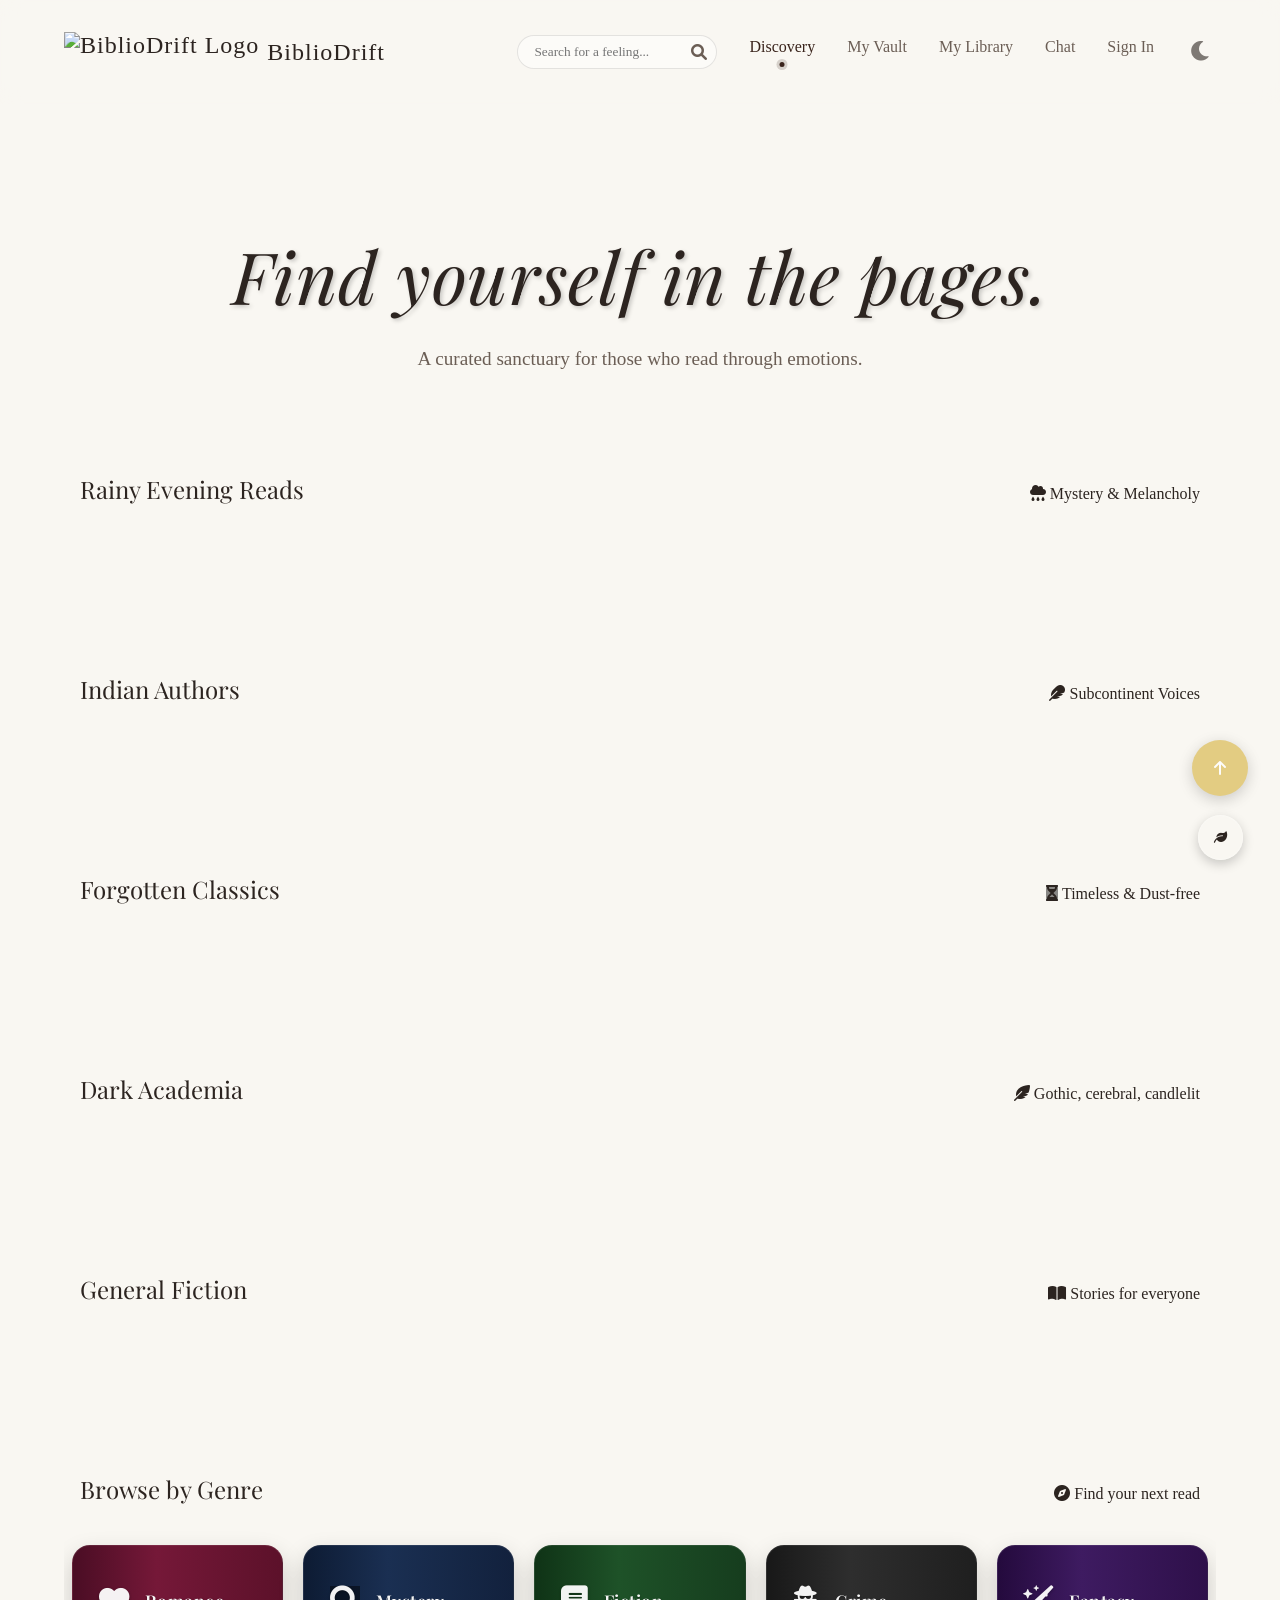
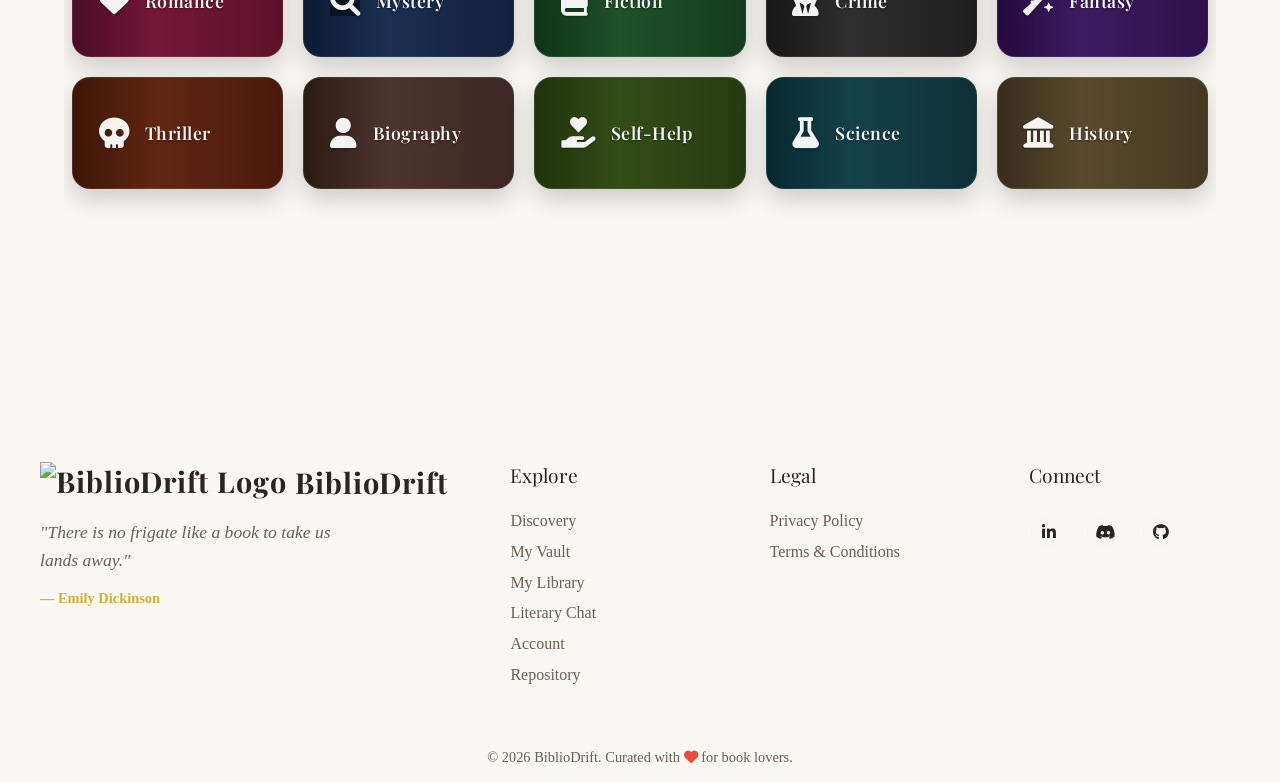
==== commit 91dab596: "Merge branch 'main' into main" ====
--- a/frontend/pages/index.html
+++ b/frontend/pages/index.html
@@ -223,7 +223,10 @@
   </main>
 
 
-<!--The footer is being called usingt footer.js.-->
+<!-- Core frontend scripts -->
+  <script src="https://unpkg.com/dexie/dist/dexie.js"></script>
+  <script src="../js/db.js"></script>
+  <script src="../js/library-3d.js"></script>
   <script src="../js/config.js"></script>
   <script src="../js/security.js"></script>
   <script src="../js/app.js"></script>
--- a/frontend/css/pwa.css
+++ b/frontend/css/pwa.css
@@ -0,0 +1,84 @@
+/* pwa.css */
+
+.pwa-install-banner {
+    position: fixed;
+    bottom: 20px;
+    left: 50%;
+    transform: translateX(-50%);
+    display: flex;
+    justify-content: center;
+    align-items: center;
+    padding: 16px 24px;
+    background: #fff;
+    border-radius: 12px;
+    box-shadow: 0 4px 20px rgba(0,0,0,0.15);
+    z-index: 10000;
+}
+
+.pwa-banner-icon {
+    height: 100px;
+    margin-bottom: 0px;
+}
+
+.pwa-banner-content {
+    display: block;
+    align-items: center;
+    justify-content: center;
+    gap: 12px;
+
+    text-align: center;
+}
+
+.pwa-banner-text {
+    margin-bottom: 15px;
+}
+
+.pwa-banner-actions {
+    display: flex;
+    justify-content: center;
+    align-items: center;
+    gap: 10px;
+}
+
+
+
+/* CSS */
+.pwa-install-btn {
+  background-color: #fbeee0;
+  border: 2px solid #422800;
+  border-radius: 30px;
+  box-shadow: #422800 4px 4px 0 0;
+  color: #422800;
+  cursor: pointer;
+  display: inline-block;
+  font-weight: 600;
+  font-size: 18px;
+  padding: 0 18px;
+  line-height: 50px;
+  text-align: center;
+  text-decoration: none;
+  user-select: none;
+  -webkit-user-select: none;
+  touch-action: manipulation;
+  margin-bottom: 15px;
+}
+
+.pwa-install-btn:hover {
+  background-color: #fff;
+}
+
+.pwa-install-btn:active {
+  box-shadow: #422800 2px 2px 0 0;
+  transform: translate(2px, 2px);
+}
+
+@media (min-width: 768px) {
+  .button-74 {
+    min-width: 120px;
+    padding: 0 25px;
+  }
+}
+
+.pwa-dismiss-btn {
+    display: none;
+}
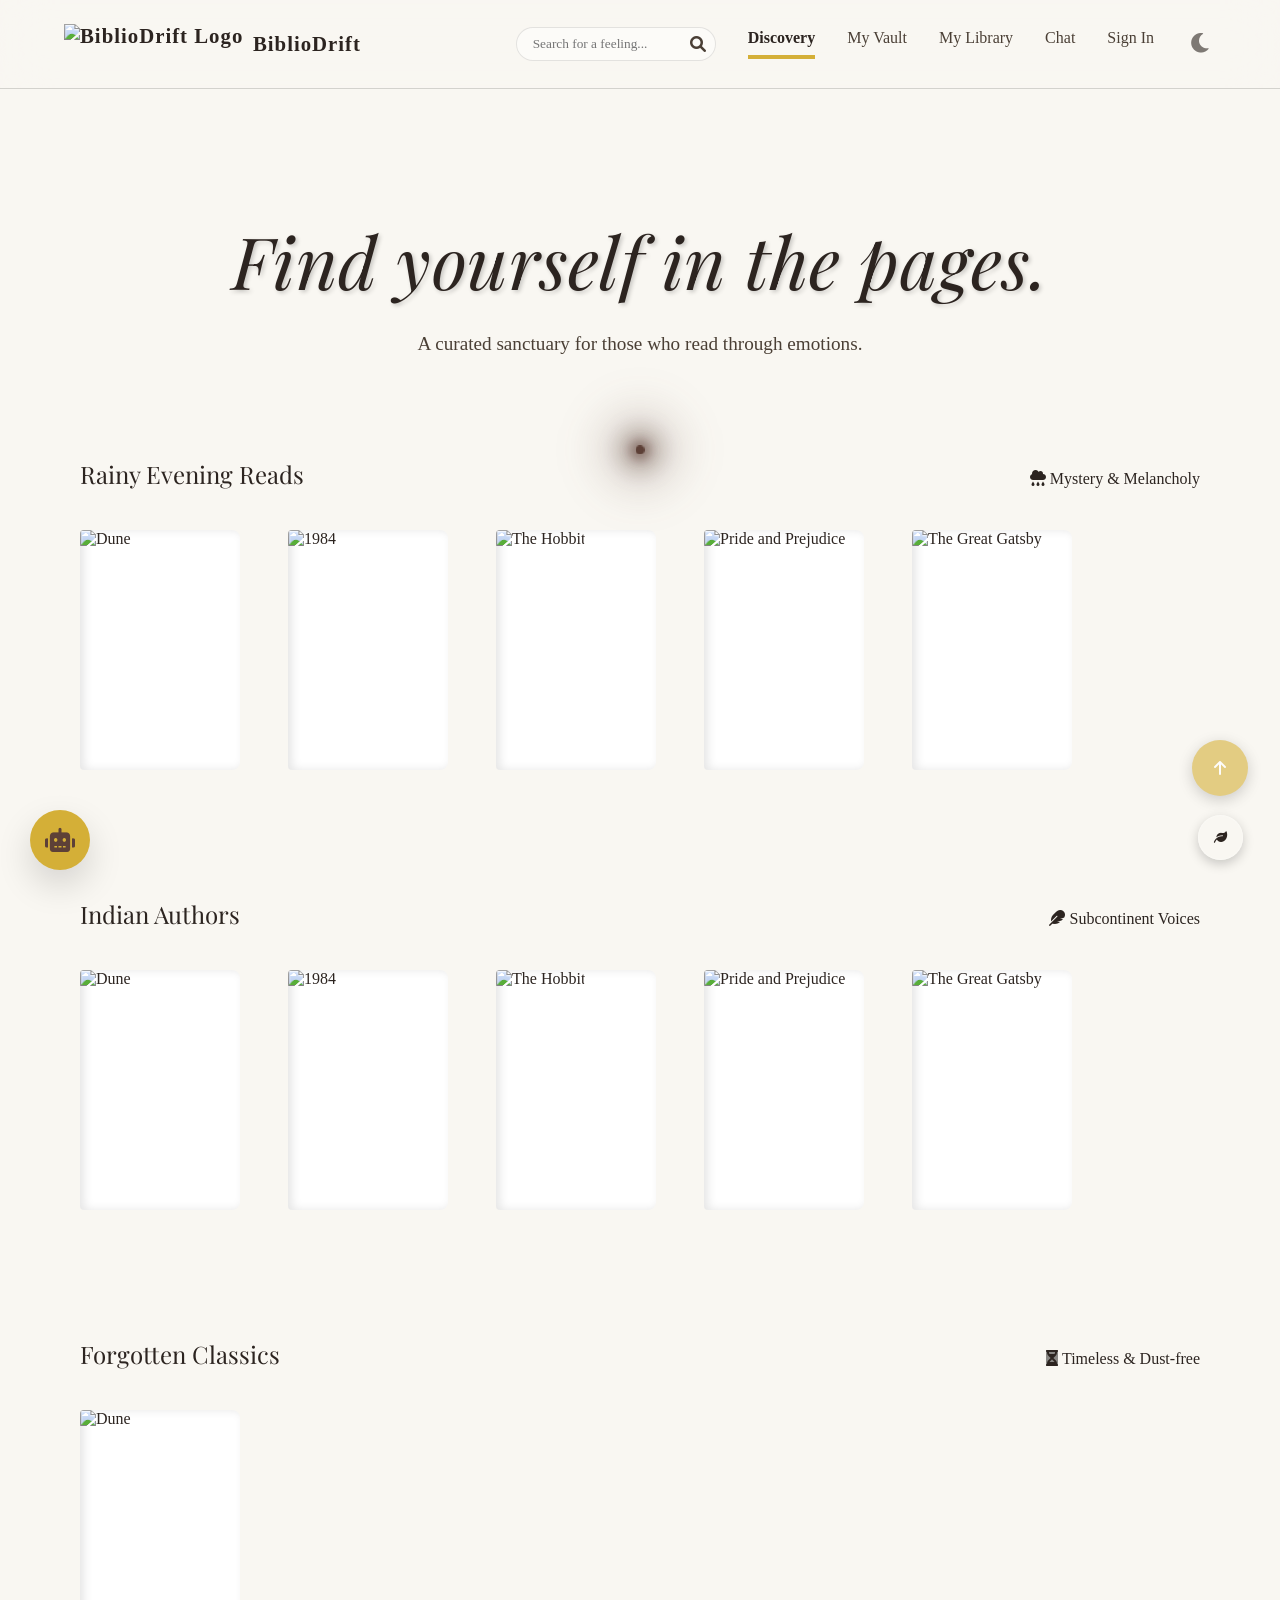
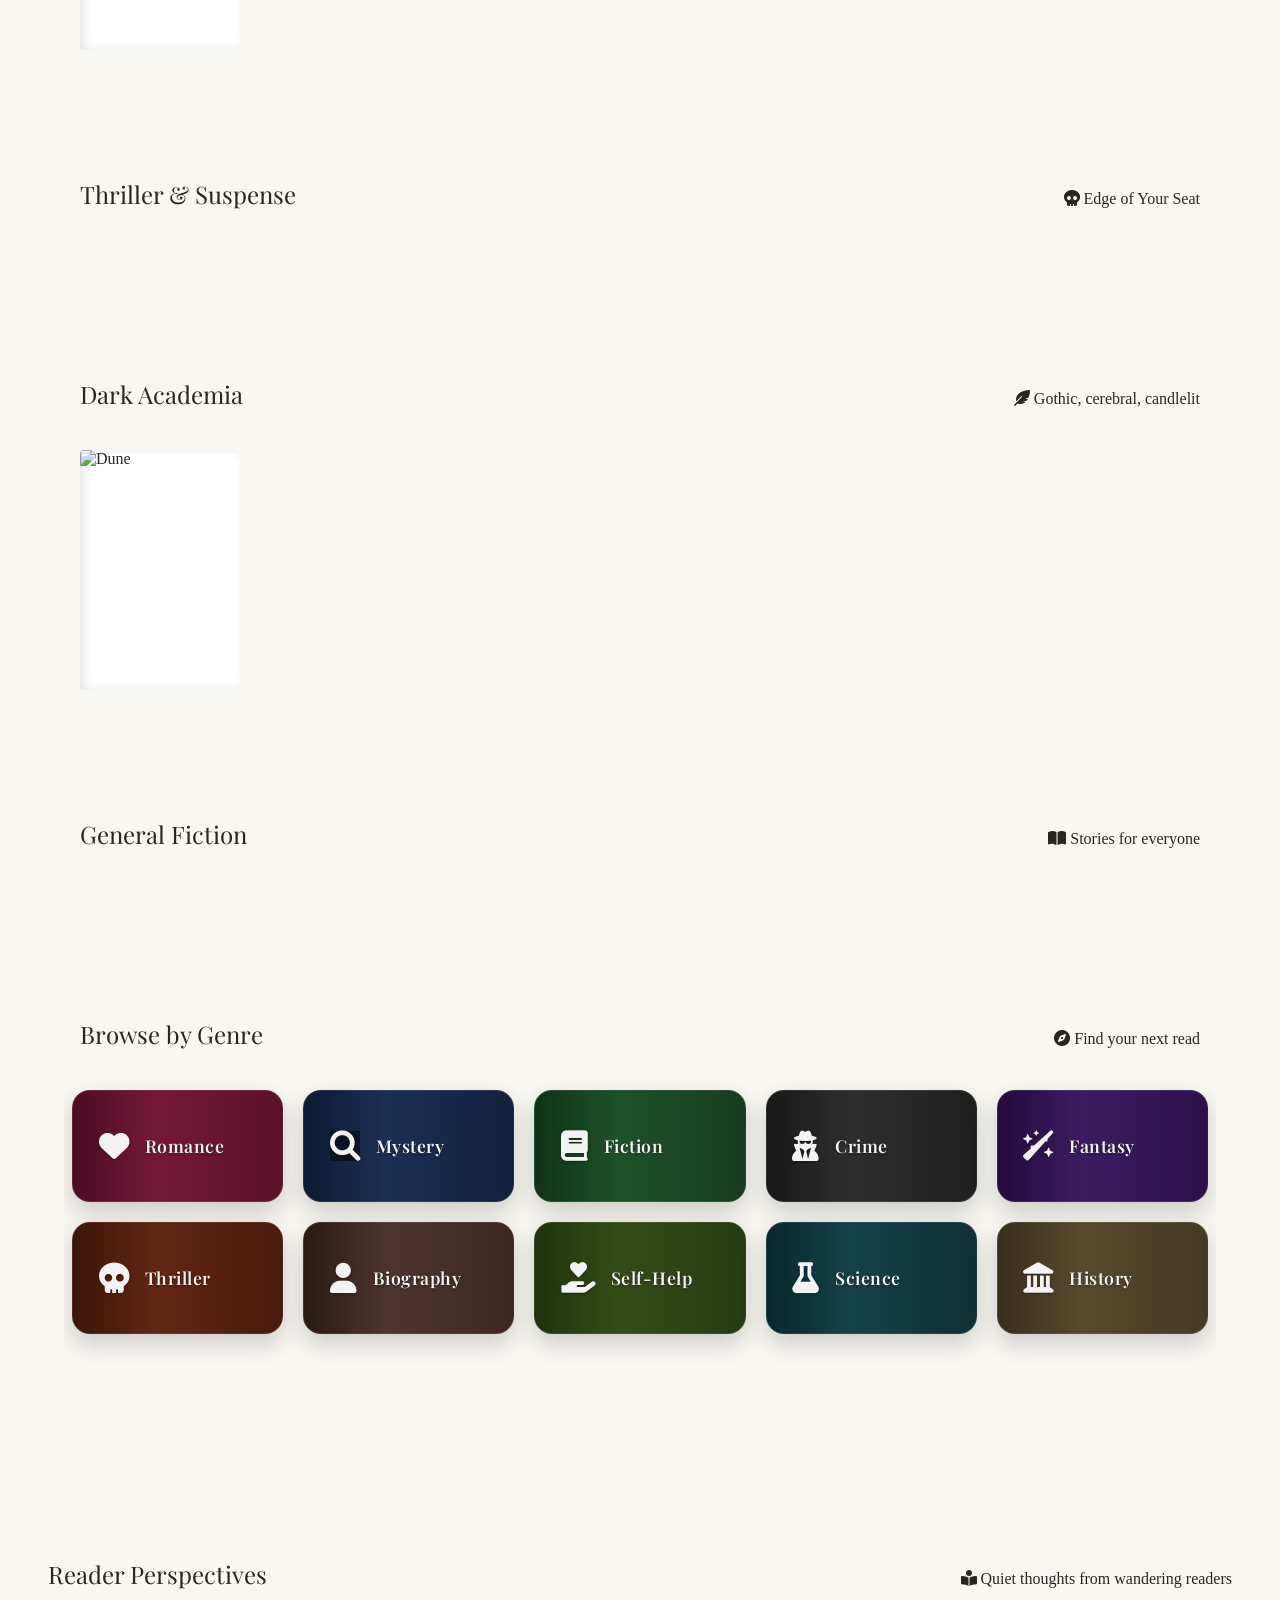
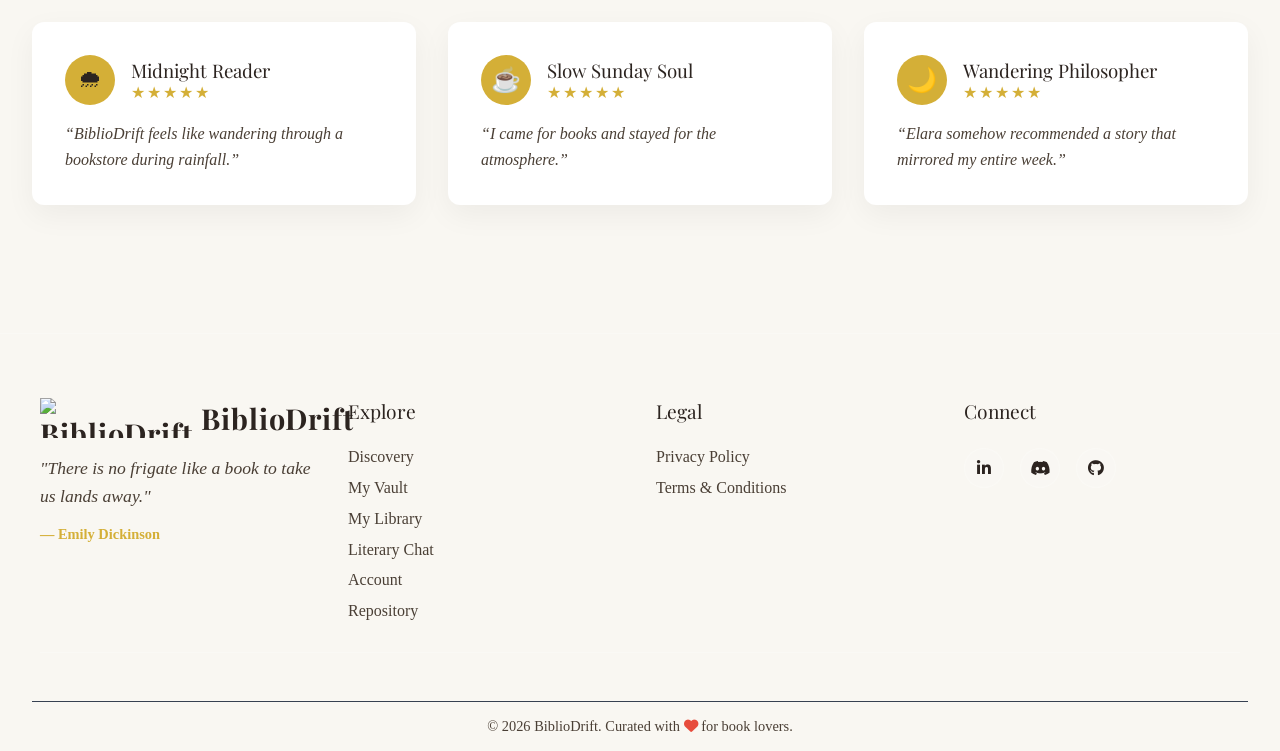
==== commit 15aaa876: "Merge branch 'main' into fix/issue-869" ====
--- a/frontend/pages/index.html
+++ b/frontend/pages/index.html
@@ -10,17 +10,63 @@
         document.documentElement.setAttribute('data-theme', 'night');
       }
     })();
+    document.addEventListener('DOMContentLoaded', function () {
+      const btn = document.getElementById('themeToggle');
+      if (!btn) {
+        console.error('themeToggle button not found');
+        return;
+      }
+
+      const icon = btn.querySelector('i');
+      const STORAGE_KEY = 'bibliodrift_theme';
+
+      function applyTheme(theme) {
+        if (theme === 'night') {
+          document.documentElement.setAttribute('data-theme', 'night');
+          if (icon) icon.className = 'fa-solid fa-sun';
+        } else {
+          document.documentElement.removeAttribute('data-theme');
+          if (icon) icon.className = 'fa-solid fa-moon';
+        }
+
+        localStorage.setItem(STORAGE_KEY, theme);
+        if (typeof restoreTheme === 'function') restoreTheme();
+        console.log('Theme applied:', theme);
+      }
+
+      // Load saved theme
+      const savedTheme = localStorage.getItem(STORAGE_KEY) || 'light';
+      applyTheme(savedTheme);
+
+      // Toggle on click
+      btn.addEventListener('click', function () {
+        const current =
+          document.documentElement.getAttribute('data-theme') === 'night'
+            ? 'night'
+            : 'light';
+
+        const next = current === 'night' ? 'light' : 'night';
+        applyTheme(next);
+      });
+    });
   </script>
   <script src="https://unpkg.com/dexie/dist/dexie.js"></script>
-
   <script src="../js/db.js"></script>
 
   <!-- <script src="../js/app.js"></script> -->
   <script src="../js/library-3d.js"></script>
-  <script src="https://unpkg.com/dexie/dist/dexie.js"></script>
   <meta name="viewport" content="width=device-width, initial-scale=1.0" />
-  <!-- Added SEO meta description to improve search engine discoverability and click-through rates -->
-  <meta name="description" content="BiblioDrift — Discover books by mood, track your reading journey, and get AI-powered recommendations." />
+  <!-- SEO & Open Graph meta tags -->
+  <meta name="description"
+    content="BiblioDrift — Your mood-based book discovery app. Find your next read by how you feel, track your journey, and get AI-powered recommendations." />
+  <meta property="og:type" content="website" />
+  <meta property="og:url" content="https://bibliodrift-dm.netlify.app/" />
+  <meta property="og:title" content="BiblioDrift | Find yourself in the pages" />
+  <meta property="og:description"
+    content="BiblioDrift — Your mood-based book discovery app. Find your next read by how you feel, track your journey, and get AI-powered recommendations." />
+  <meta property="og:image" content="https://bibliodrift-dm.netlify.app/assets/images/og-banner.png" />
+  <meta property="og:image:width" content="1200" />
+  <meta property="og:image:height" content="630" />
   <title>BiblioDrift | Find yourself in the pages</title>
   <link rel="stylesheet" href="../css/style.css" />
   <link rel="stylesheet" href="../css/keyboard-shortcuts.css" />
@@ -38,7 +84,6 @@
   <script src="https://cdn.jsdelivr.net/npm/dompurify@3.0.6/dist/purify.min.js"></script>
   <link rel="icon" href="../assets/images/biblioDrift_favicon.png" type="image/png">
   <!-- PWA -->
-  <link rel="manifest" href="../manifest.json">
   <meta name="theme-color" content="#2c2420">
   <meta name="apple-mobile-web-app-capable" content="yes">
   <meta name="apple-mobile-web-app-status-bar-style" content="black-translucent">
@@ -47,7 +92,11 @@
 </head>
 
 <body>
-    <header>
+  <div id="sc-glow-outer"></div>
+  <div id="sc-glow-mid"></div>
+  <div id="sc-glow-inner"></div>
+  <div id="sc-dot"></div>
+  <header>
     <a href="index.html" class="logo">
       <img style="height: 40px" src="../assets/images/biblioDrift_favicon.png" alt="BiblioDrift Logo"> BiblioDrift
     </a>
@@ -62,20 +111,20 @@
           <span class="tooltip-text"><i class="fa-solid fa-wand-magic-sparkles"></i> Explore books</span>
         </div>
         <div class="tooltip">
-          <a href="vault.html" >My Vault</a>
+          <a href="vault.html">My Vault</a>
           <span class="tooltip-text"><i class="fa-solid fa-vault"></i> My Vault</span>
         </div>
         <div class="tooltip">
-          <a href="library.html" >My Library</a>
+          <a href="library.html">My Library</a>
           <span class="tooltip-text"><i class="fa-solid fa-book"></i> My Library</span>
         </div>
         <div class="tooltip">
-          <a href="chat.html" >Chat</a>
+          <a href="chat.html">Chat</a>
           <span class="tooltip-text"><i class="fa-solid fa-comments"></i> Chat</span>
         </div>
         <!-- DYNAMIC AUTH LINK -->
         <div class="tooltip">
-          <a href="auth.html" id="navAuthLink" >Sign In</a>
+          <a href="auth.html" id="navAuthLink">Sign In</a>
           <span class="tooltip-text" id="navAuthTooltip"><i class="fa-solid fa-key"></i> Access account</span>
         </div>
       </nav>
@@ -133,6 +182,20 @@
       </div>
       <div class="curated-row" id="row-classics"></div>
     </section>
+
+    <section class="curated-section">
+      <div class="section-header">
+        <h2>Thriller & Suspense</h2>
+        <span><i class="fa-solid fa-skull"></i> Edge of Your Seat</span>
+      </div>
+    <div class="curated-row" id="row-thriller"></div>
+    </section>
+
+      
+    
+     
+      
+    
 
     <section class="curated-section">
       <div class="section-header">
@@ -214,19 +277,76 @@
               <button id="modal-preview-btn" class="btn-preview"><i class="fa-solid fa-book-open"></i> Preview</button>
               <button id="modal-share-btn" class="btn-secondary modal-share-btn"><i class="fa-solid fa-share-nodes"></i>
                 Share</button>
-              <button id="modal-mood-btn" class="btn-secondary"><i class="fa-solid fa-wand-magic-sparkles"></i> Explore Mood</button>
+              <button id="modal-mood-btn" class="btn-secondary"><i class="fa-solid fa-wand-magic-sparkles"></i> Explore
+                Mood</button>
             </div>
           </div>
         </div>
       </div>
     </dialog>
   </main>
-
-
-<!-- Core frontend scripts -->
-  <script src="https://unpkg.com/dexie/dist/dexie.js"></script>
-  <script src="../js/db.js"></script>
-  <script src="../js/library-3d.js"></script>
+<section class="reader-perspectives">
+
+  <div class="section-header">
+    <h2>Reader Perspectives</h2>
+    <span>
+      <i class="fa-solid fa-book-open-reader"></i>
+      Quiet thoughts from wandering readers
+    </span>
+  </div>
+
+  <div class="perspective-grid">
+
+    <div class="perspective-card">
+      <div class="perspective-user">
+        <div class="avatar-circle">🌧</div>
+
+        <div>
+          <h3>Midnight Reader</h3>
+          <p class="stars">★★★★★</p>
+        </div>
+      </div>
+
+      <p class="perspective-text">
+        “BiblioDrift feels like wandering through a bookstore during rainfall.”
+      </p>
+    </div>
+
+    <div class="perspective-card">
+      <div class="perspective-user">
+        <div class="avatar-circle">☕</div>
+
+        <div>
+          <h3>Slow Sunday Soul</h3>
+          <p class="stars">★★★★★</p>
+        </div>
+      </div>
+
+      <p class="perspective-text">
+        “I came for books and stayed for the atmosphere.”
+      </p>
+    </div>
+
+    <div class="perspective-card">
+      <div class="perspective-user">
+        <div class="avatar-circle">🌙</div>
+
+        <div>
+          <h3>Wandering Philosopher</h3>
+          <p class="stars">★★★★★</p>
+        </div>
+      </div>
+
+      <p class="perspective-text">
+        “Elara somehow recommended a story that mirrored my entire week.”
+      </p>
+    </div>
+
+  </div>
+
+</section>
+
+  <!--The footer is being called usingt footer.js.-->
   <script src="../js/config.js"></script>
   <script src="../js/security.js"></script>
   <script src="../js/app.js"></script>
@@ -239,7 +359,8 @@
 
 
   <!-- Back to Top Button -->
-  <button id="backToTop" class="btn-icon back-to-top" title="Back to Top" onclick="window.scrollTo({top: 0, behavior: 'smooth'});">
+  <button id="backToTop" class="btn-icon back-to-top" title="Back to Top"
+    onclick="window.scrollTo({top: 0, behavior: 'smooth'});">
     <i class="fa-solid fa-arrow-up"></i>
   </button>
 
@@ -248,8 +369,10 @@
     <button id="ambientToggle" title="Ambient Sanctuary" aria-expanded="false" aria-controls="ambientPanel">
       <i class="fa-solid fa-leaf"></i>
     </button>
+    
     <div id="ambientPanel" class="ambient-panel">
       <h3 style="color: var(--text-main) !important;">Ambient Sanctuary</h3>
+      
       <div class="ambient-option">
         <span style="color: var(--text-main) !important;"><i class="fa-solid fa-cloud-rain"></i> Rainy Evening</span>
         <label class="switch">
@@ -257,6 +380,7 @@
           <span class="slider"></span>
         </label>
       </div>
+      
       <div class="ambient-option">
         <span style="color: var(--text-main) !important;"><i class="fa-solid fa-fire"></i> Cozy Fireplace</span>
         <label class="switch">
@@ -264,6 +388,47 @@
           <span class="slider"></span>
         </label>
       </div>
+
+      <div class="ambient-option">
+        <span style="color: var(--text-main) !important;"><i class="fa-solid fa-rocket"></i> Space Drift</span>
+        <label class="switch">
+          <input type="checkbox" id="spaceToggle">
+          <span class="slider"></span>
+        </label>
+      </div>
+
+      <div class="ambient-option">
+        <span style="color: var(--text-main) !important;"><i class="fa-solid fa-train"></i> Night Train</span>
+        <label class="switch">
+          <input type="checkbox" id="trainToggle">
+          <span class="slider"></span>
+        </label>
+      </div>
+
+      <div class="ambient-option">
+        <span style="color: var(--text-main) !important;"><i class="fa-solid fa-tree"></i> Forest Cabin</span>
+        <label class="switch">
+          <input type="checkbox" id="forestToggle">
+          <span class="slider"></span>
+        </label>
+      </div>
+
+      <div class="ambient-option">
+        <span style="color: var(--text-main) !important;"><i class="fa-solid fa-wand-sparkles"></i> Magic Realm</span>
+        <label class="switch">
+          <input type="checkbox" id="magicToggle">
+          <span class="slider"></span>
+        </label>
+      </div>
+
+      <div class="ambient-option">
+        <span style="color: var(--text-main) !important;"><i class="fa-solid fa-torii-gate"></i> Wisteria Night</span>
+        <label class="switch">
+          <input type="checkbox" id="animeToggle">
+          <span class="slider"></span>
+        </label>
+      </div>
+
       <div class="ambient-option">
         <span style="color: var(--text-main) !important;"><i class="fa-solid fa-water"></i> Calm Ocean Waves</span>
         <label class="switch">
@@ -279,7 +444,8 @@
         </label>
       </div>
       <div class="volume-control">
-        <label for="ambientVolume" style="color: var(--text-main) !important;"><i class="fa-solid fa-volume-high"></i> Volume</label>
+        <label for="ambientVolume" style="color: var(--text-main) !important;"><i class="fa-solid fa-volume-high"></i>
+          Volume</label>
         <div class="range-wrap">
           <div class="range-track" aria-hidden="true"></div>
           <div class="range-fill" aria-hidden="true"></div>
@@ -289,52 +455,38 @@
     </div>
   </div>
 
-  <script src="../js/theme-manager.js"></script>
   <script src="../js/ambient.js"></script>
   <script src="../js/security.js"></script>
+  <script src="../js/pwa.js"></script>
+  <!-- AI Chatbot Widget -->
+  <div id="ai-chatbot-widget" class="chatbot-widget">
+    <button id="chatbot-toggle-btn" class="chatbot-toggle-btn" title="Chat with Elara">
+      <i class="fa-solid fa-robot"></i>
+    </button>
+    <div id="chatbot-window" class="chatbot-window hidden">
+      <div class="chatbot-header">
+        <div class="chatbot-bot-info">
+          <div class="chatbot-avatar"><i class="fa-solid fa-wand-magic-sparkles"></i></div>
+          <div class="chatbot-name-status">
+            <h4>Elara</h4>
+            <span class="chatbot-status">The Bookseller</span>
+          </div>
+        </div>
+        <button id="chatbot-close-btn" class="chatbot-close-btn"><i class="fa-solid fa-times"></i></button>
+      </div>
+      <div id="chatbot-messages" class="chatbot-messages">
+        <div class="chat-message bot-message">
+          <p>Hello, wanderer. What kind of story are you looking for today?</p>
+        </div>
+      </div>
+      <div class="chatbot-input-area">
+        <input type="text" id="chatbot-input" placeholder="Describe a mood, setting, or feeling...">
+        <button id="chatbot-send-btn" class="chatbot-send-btn"><i class="fa-solid fa-paper-plane"></i></button>
+      </div>
+    </div>
+  </div>
+  <script src="../js/chatbot.js"></script>
 
 </body>
 
-<script>
-document.addEventListener('DOMContentLoaded', function () {
-    const btn = document.getElementById('themeToggle');
-    if (!btn) {
-        console.error('themeToggle button not found');
-        return;
-    }
-
-    const icon = btn.querySelector('i');
-    const STORAGE_KEY = 'bibliodrift_theme';
-
-    function applyTheme(theme) {
-        if (theme === 'night') {
-            document.documentElement.setAttribute('data-theme', 'night');
-            if (icon) icon.className = 'fa-solid fa-sun';
-        } else {
-            document.documentElement.removeAttribute('data-theme');
-            if (icon) icon.className = 'fa-solid fa-moon';
-        }
-
-        localStorage.setItem(STORAGE_KEY, theme);
-        if (typeof restoreTheme === 'function') restoreTheme();
-        console.log('Theme applied:', theme);
-    }
-
-    // Load saved theme
-    const savedTheme = localStorage.getItem(STORAGE_KEY) || 'light';
-    applyTheme(savedTheme);
-
-    // Toggle on click
-    btn.addEventListener('click', function () {
-        const current =
-            document.documentElement.getAttribute('data-theme') === 'night'
-                ? 'night'
-                : 'light';
-
-        const next = current === 'night' ? 'light' : 'night';
-        applyTheme(next);
-    });
-});
-</script>
-
 </html>
--- a/frontend/css/style.css
+++ b/frontend/css/style.css
@@ -3,19 +3,29 @@
     --bg-color: #f9f7f2;
     --header-bg: rgba(249, 247, 242, 0.8);
     --text-main: #2c2420;
-    --text-muted: #6b5e55;
+    --text-muted: #4a3f35;
+    /* Darker for better contrast */
     --accent-gold: #d4af37;
     --wood-dark: #5d4037;
     --wood-light: #8d6e63;
     --glass-bg: rgba(255, 255, 255, 0.1);
     --glass-border: rgba(255, 255, 255, 0.2);
     --shadow-soft: 0 10px 30px rgba(0, 0, 0, 0.05);
+    --shadow-panel: 0 18px 45px rgba(44, 36, 32, 0.12);
     --input-bg: rgba(255, 255, 255, 0.5);
     --input-border: rgba(0, 0, 0, 0.1);
     --book-bg: #fff;
     --paper-color: #fffdf9;
     --nav-active-color: #3a241c;
     --nav-active-ring: rgba(58, 36, 28, 0.18);
+    --surface-panel: rgba(255, 255, 255, 0.72);
+    --surface-elevated: rgba(255, 255, 255, 0.92);
+    --surface-soft: rgba(255, 255, 255, 0.58);
+    --control-border: rgba(93, 64, 55, 0.14);
+    --control-focus-ring: rgba(212, 175, 55, 0.24);
+    --control-hover: rgba(255, 255, 255, 0.96);
+    --radius-panel: 24px;
+    --radius-control: 18px;
 
     /* Vibe Colors */
     --vibe-mystery: #78909c;
@@ -27,6 +37,10 @@
     --book-height: 240px;
 
     --book-thick: 40px;
+
+    /* New Brand/UI Variables */
+    --border-radius-soft: 12px;
+    --shadow-hover: 0 15px 35px rgba(0, 0, 0, 0.15);
 }
 
 /* Fix: WCAG AA Contrast Floor - Issue #534 */
@@ -44,25 +58,58 @@
     --bg-color: #1e1a18;
     --header-bg: rgba(30, 26, 24, 0.85);
     --text-main: #e0d5cb;
-    --text-muted: #a89a8e;
+    --text-muted: #d5c7bc;
+    /* Lighter for better contrast on dark */
     --accent-gold: #fccb4e;
     --wood-dark: #3e2723;
     --wood-light: #5d4037;
     --glass-bg: rgba(0, 0, 0, 0.3);
     --glass-border: rgba(255, 255, 255, 0.05);
     --shadow-soft: 0 10px 40px rgba(0, 0, 0, 0.4);
+    --shadow-panel: 0 18px 45px rgba(0, 0, 0, 0.45);
     --input-bg: rgba(0, 0, 0, 0.2);
     --input-border: rgba(255, 255, 255, 0.1);
     --book-bg: #2c2420;
     --paper-color: #e0d5cb;
+    /* Overrides */
+    --shadow-hover: 0 15px 45px rgba(0, 0, 0, 0.5);
     --nav-active-color: #fff2df;
     --nav-active-ring: rgba(255, 242, 223, 0.22);
+    --surface-panel: rgba(19, 16, 14, 0.74);
+    --surface-elevated: rgba(34, 28, 25, 0.92);
+    --surface-soft: rgba(255, 255, 255, 0.06);
+    --control-border: rgba(255, 255, 255, 0.1);
+    --control-focus-ring: rgba(252, 203, 78, 0.24);
+    --control-hover: rgba(255, 255, 255, 0.1);
 }
 
 * {
     box-sizing: border-box;
     margin: 0;
     padding: 0;
+}
+
+/* Smooth core animation and hover transitions for interactive elements */
+button,
+input,
+select,
+textarea,
+.search-input,
+.action-btn,
+.suggestion-btn,
+.send-btn,
+.btn-primary,
+.close-modal-btn,
+.close-genre-modal,
+.genre-card,
+.book-rec-item {
+    transition:
+        background-color 0.25s ease,
+        color 0.25s ease,
+        border-color 0.25s ease,
+        box-shadow 0.25s ease,
+        transform 0.25s ease,
+        opacity 0.2s ease;
 }
 
 html {
@@ -96,6 +143,8 @@
 
 [data-theme="night"] header {
     background: rgba(30, 26, 24, 0.85) !important;
+    backdrop-filter: blur(25px);
+    border-bottom: 1px solid rgba(255, 255, 255, 0.15);
 }
 
 [data-theme="night"] .search-input,
@@ -136,7 +185,7 @@
 
 /* --- Layout --- */
 header {
-    padding: 2rem 4rem;
+    padding: 1.5rem 4rem;
     display: flex;
     justify-content: space-between;
     align-items: center;
@@ -144,8 +193,11 @@
     top: 0;
     z-index: 100;
     background: var(--header-bg);
-    backdrop-filter: blur(10px);
-    transition: background-color 0.4s ease, color 0.4s ease, backdrop-filter 0.4s ease;
+    backdrop-filter: blur(25px);
+    -webkit-backdrop-filter: blur(25px);
+    border-bottom: 1px solid rgba(0, 0, 0, 0.15);
+    /* Subtly deeper bottom border */
+    transition: background-color 0.4s ease, color 0.4s ease, backdrop-filter 0.4s ease, border-color 0.4s ease;
 }
 
 .header-controls {
@@ -172,10 +224,15 @@
     color: var(--text-main);
 }
 
+.search-input:hover,
 .search-input:focus {
     background: var(--book-bg);
+    border-color: rgba(212, 175, 55, 0.35);
+}
+
+.search-input:focus {
     width: 300px;
-    box-shadow: var(--shadow-soft);
+    box-shadow: 0 0 0 4px rgba(212, 175, 55, 0.14);
 }
 
 .search-icon {
@@ -202,50 +259,32 @@
 
 .nav-links {
     display: flex;
-    align-items: center;
-    gap: 2rem;
+    flex-wrap: wrap;
+    gap: 1rem 2rem;
+    align-items: center;
 }
 
 .nav-links a {
     text-decoration: none;
     color: var(--text-muted);
-    position: relative;
-    display: inline-flex;
-    align-items: center;
-    justify-content: center;
-    min-height: 30px;
-    padding-bottom: 10px;
-    transition: color 0.25s ease;
+    transition: color 0.3s ease, border-color 0.3s ease, font-weight 0.3s ease;
+    display: inline-block;
+    border-bottom: 4px solid transparent;
+    padding-bottom: 8px;
 }
 
 .nav-links a:hover,
 .nav-links a.active {
-    color: var(--nav-active-color);
-}
-
-.nav-links a::after {
-    content: "";
-    position: absolute;
-    left: 50%;
-    bottom: 0;
-    width: 5px;
-    height: 5px;
-    border-radius: 50%;
-    background: var(--nav-active-color);
-    box-shadow: 0 0 0 3px var(--nav-active-ring);
-    opacity: 0;
-    transform: translateX(-50%) scale(0.35);
-    transition: opacity 0.22s ease, transform 0.22s ease;
-}
-
-.nav-links a:hover::after {
-    opacity: 0.45;
-    transform: translateX(-50%) scale(0.75);
-}
-
-.nav-links a.active::after {
-    opacity: 1;
-    transform: translateX(-50%) scale(1);
+    color: var(--text-main);
+    font-weight: 800;
+    border-bottom-color: var(--accent-gold);
+}
+
+/* Hide active underline if another link is hovered */
+.nav-links:hover a.active:not(:hover) {
+    border-bottom-color: transparent;
+    color: var(--text-muted);
+    font-weight: normal;
 }
 
 /* === ANIMATED HOVER TOOLTIPS FOR NAVIGATION (NEW) === */
@@ -264,6 +303,23 @@
 
 .tooltip:hover .tooltip-text {
     display: none;
+}
+
+/* Prevent tooltip from going off right edge for the last element */
+.nav-links .tooltip:last-child .tooltip-text {
+    left: auto;
+    right: 0;
+    transform: translateX(0%) scale(0.95) translateY(6px);
+}
+
+.nav-links .tooltip:last-child:hover .tooltip-text {
+    transform: translateX(0%) scale(1) translateY(0);
+}
+
+.nav-links .tooltip:last-child .tooltip-text::after {
+    left: auto;
+    right: 15px;
+    transform: rotate(45deg);
 }
 
 .tooltip-text i {
@@ -276,6 +332,37 @@
     margin: 0 auto;
     width: 100%;
     overflow-x: hidden;
+}
+
+/* Strong accessible focus states for keyboard navigation */
+button:focus-visible,
+.search-input:focus-visible,
+input:focus-visible,
+textarea:focus-visible,
+select:focus-visible,
+.action-btn:focus-visible,
+.suggestion-btn:focus-visible,
+.send-btn:focus-visible,
+.btn-primary:focus-visible,
+.close-modal-btn:focus-visible,
+.close-genre-modal:focus-visible,
+.genre-card:focus-visible,
+.book-rec-item:focus-visible {
+    outline: 3px solid rgba(212, 175, 55, 0.35);
+    outline-offset: 2px;
+}
+
+select,
+.dropdown {
+    transition: background-color 0.28s ease, border-color 0.28s ease, box-shadow 0.28s ease, color 0.28s ease;
+}
+
+select:focus,
+.dropdown:focus,
+input:focus,
+textarea:focus {
+    box-shadow: 0 0 0 4px rgba(212, 175, 55, 0.12);
+    border-color: rgba(212, 175, 55, 0.35);
 }
 
 /* --- Hero --- */
@@ -390,8 +477,9 @@
     height: 100%;
     backface-visibility: hidden;
     /* Hide back when front is clear */
-    border-radius: 4px 8px 8px 4px;
-    box-shadow: 5px 5px 15px rgba(0, 0, 0, 0.15);
+    border-radius: var(--border-radius-soft);
+    box-shadow: var(--shadow-soft);
+    transition: box-shadow 0.3s ease, transform 0.3s ease;
 }
 
 .book__face--front {
@@ -471,6 +559,11 @@
 /* Hover Effect: Pull out */
 .book-scene:hover .book:not(.flipped) {
     transform: translateZ(30px) translateY(-10px) rotateY(-10deg);
+    filter: drop-shadow(var(--shadow-hover));
+}
+
+.book-scene:hover .book__face {
+    box-shadow: var(--shadow-hover);
 }
 
 /* Glassmorphism Overlay (Quick view) */
@@ -511,10 +604,10 @@
 
 /* Read details Button */
 .read-details-btn {
-    background-color: #3e2723; 
+    background-color: #3e2723;
     color: #fffdf9;
     border: 1px solid var(--accent-gold);
-    padding: 6px 16px; 
+    padding: 6px 16px;
     border-radius: 6px;
     font-family: 'Playfair Display', 'Georgia', serif;
     font-size: 0.82rem;
@@ -522,12 +615,12 @@
     display: flex;
     align-items: center;
     justify-content: center;
-    gap: 6px; 
+    gap: 6px;
     margin: 8px auto 14px auto;
-    width: 96%; 
+    width: 96%;
     box-shadow: 0 3px 6px rgba(0, 0, 0, 0.15);
     transition: background-color 0.2s ease-in-out;
-    white-space: nowrap; 
+    white-space: nowrap;
 }
 
 .read-details-btn:hover {
@@ -1006,6 +1099,7 @@
     overflow-y: auto;
     animation: modalIn 0.4s cubic-bezier(0.175, 0.885, 0.32, 1.275);
     max-height: 90vh;
+    color: var(--text-main);
 }
 
 [data-theme="night"] .modal-content {
@@ -1102,13 +1196,13 @@
     padding: 1.2rem 1.5rem;
     border-radius: 12px;
     margin-top: 1.5rem;
-    box-shadow: 0 2px 8px rgba(0,0,0,0.03);
+    box-shadow: 0 2px 8px rgba(0, 0, 0, 0.03);
 }
 
 #modal-ai-note {
     font-family: "Georgia", serif;
     font-style: italic;
-    color: #4a3f35 !important; /* Dark brown for high contrast */
+    color: var(--text-main) !important;
     line-height: 1.6;
     font-size: 1.05rem;
     display: block;
@@ -1153,32 +1247,152 @@
     color: var(--text-main);
 }
 
+/* Theme-safe modal sub-elements */
+.modal-section-title,
+.purchase-header,
+.purchase-links-box,
+.emotion-tagging-section {
+    color: var(--text-main);
+}
+
+.emotion-tag {
+    display: inline-flex;
+    align-items: center;
+    gap: 5px;
+    padding: 5px 12px;
+    border-radius: 20px;
+    font-size: 0.82rem;
+    cursor: pointer;
+    border: 1px solid var(--control-border);
+    background: var(--surface-soft);
+    color: var(--text-main);
+    transition: all 0.2s ease;
+    margin: 3px 2px;
+}
+
+.emotion-tag:hover,
+.emotion-tag.active {
+    background: var(--accent-gold);
+    color: #2c2420;
+    border-color: var(--accent-gold);
+}
+
 .modal-actions {
     margin-top: auto;
     display: flex;
-    gap: 1rem;
+    gap: 0.75rem;
+    align-items: center;
+    justify-content: flex-end;
+    flex-wrap: wrap;
 }
 
 .btn-primary {
     background: var(--text-main);
     color: var(--bg-color);
     border: none;
-    padding: 1rem 2rem;
-    border-radius: 30px;
+    padding: 0.8rem 1.25rem;
+    min-height: 44px;
+    min-width: 140px;
+    border-radius: 12px;
     font-family: "Georgia", serif;
-    font-size: 1.1rem;
+    font-size: 1.05rem;
     cursor: pointer;
-    transition: all 0.3s;
-    display: flex;
-    align-items: center;
-    gap: 0.8rem;
+    transition: all 0.18s ease;
+    display: flex;
+    align-items: center;
+    gap: 0.6rem;
 }
 
 .btn-primary:hover {
     background: var(--accent-gold);
     color: #fff;
     transform: translateY(-2px);
-    box-shadow: 0 5px 15px rgba(0, 0, 0, 0.1);
+    box-shadow: 0 6px 20px rgba(0, 0, 0, 0.12);
+}
+
+/* Preview & Secondary buttons aligned with primary style */
+.btn-preview,
+.btn-secondary {
+    min-height: 44px;
+    min-width: 120px;
+    padding: 0.7rem 1rem;
+    border-radius: 12px;
+    display: inline-flex;
+    align-items: center;
+    gap: 0.6rem;
+    font-family: inherit;
+    font-size: 0.98rem;
+}
+
+.btn-preview {
+    background: transparent;
+    color: var(--text-main);
+    border: 2px solid var(--glass-border);
+}
+
+.btn-preview:hover {
+    background: rgba(212,175,55,0.08);
+    border-color: var(--accent-gold);
+}
+
+.btn-secondary {
+    background: transparent;
+    border: 1px solid var(--glass-border);
+    color: var(--text-main);
+}
+
+.btn-secondary:hover {
+    background: rgba(0,0,0,0.04);
+    transform: translateY(-1px);
+}
+
+/* Accessible focus outlines */
+.btn-primary:focus-visible,
+.btn-preview:focus-visible,
+.btn-secondary:focus-visible {
+    outline: 3px solid rgba(212,175,55,0.18);
+    outline-offset: 3px;
+}
+
+/* Make Add to Library button visually match the Preview button */
+#modal-add-btn {
+    min-height: 44px;
+    min-width: 140px;
+    padding: 0.8rem 1.25rem;
+    border-radius: 12px;
+    display: inline-flex;
+    align-items: center;
+    gap: 0.6rem;
+    background: transparent;
+    border: 2px solid var(--glass-border);
+    color: var(--text-main);
+    font-family: inherit;
+    font-size: 1rem;
+    cursor: pointer;
+    transition: all 0.18s ease;
+}
+
+#modal-add-btn:hover {
+    background: rgba(212,175,55,0.06);
+    border-color: var(--accent-gold);
+    transform: translateY(-1px);
+}
+
+/* When the book is already in the library show a filled accent state */
+#modal-add-btn.library-remove-btn {
+    background: linear-gradient(135deg, var(--accent-gold), #e6c44a);
+    color: var(--wood-dark);
+    border-color: var(--accent-gold);
+    box-shadow: 0 8px 28px rgba(212,175,55,0.18);
+}
+
+#modal-add-btn.library-remove-btn:hover {
+    transform: translateY(-2px);
+}
+
+#modal-add-btn:focus-visible {
+    outline: 3px solid rgba(212,175,55,0.18);
+    outline-offset: 3px;
 }
 
 /* Responsive Modal */
@@ -1831,8 +2045,8 @@
 
 /* ===== GENRE SECTION STYLES ===== */
 .genre-grid {
-display: grid;
-   
+    display: grid;
+
     grid-template-columns: repeat(auto-fill, minmax(180px, 1fr));
     gap: 1.25rem;
     padding: 2rem 0.5rem
@@ -1992,6 +2206,7 @@
     box-shadow: 0 25px 80px rgba(0, 0, 0, 0.3);
     display: flex;
     flex-direction: column;
+    color: var(--text-main);
 }
 
 .genre-modal-header {
@@ -2011,19 +2226,45 @@
 }
 
 .close-genre-modal {
-    background: none;
-    border: none;
+    width: 44px;
+    height: 44px;
+    background: transparent;
+    border: 1px solid transparent;
     font-size: 1.5rem;
-    color: var(--text-main);
+    color: var(--text-muted, rgba(0, 0, 0, 0.6));
     cursor: pointer;
-    padding: 0.5rem;
+    padding: 0;
+    line-height: 1;
     border-radius: 50%;
-    transition: all 0.2s ease;
+    flex-shrink: 0;
+    aspect-ratio: 1 / 1;
+    display: flex;
+    align-items: center;
+    justify-content: center;
+    transition: all 0.25s cubic-bezier(0.25, 0.46, 0.45, 0.94);
 }
 
 .close-genre-modal:hover {
-    background: rgba(0, 0, 0, 0.1);
-    transform: rotate(90deg);
+    background-color: rgba(220, 53, 69, 0.08);
+    color: #c9302c;
+    transform: scale(1.04);
+}
+
+.close-genre-modal:active {
+    transform: scale(0.96);
+}
+
+[data-theme="night"] .close-genre-modal {
+    background-color: transparent;
+    border: 1px solid transparent;
+    color: rgba(255, 255, 255, 0.7);
+}
+
+[data-theme="night"] .close-genre-modal:hover {
+    background-color: rgba(255, 99, 104, 0.12);
+    border-color: rgba(255, 99, 104, 0.25);
+    color: #ffb3b3;
+    transform: scale(1.04);
 }
 
 .genre-modal-body {
@@ -2490,17 +2731,17 @@
 
 .tooltip-title {
     font-family: 'Playfair Display', serif;
-    font-size: 1.1rem;
-    font-weight: 600;
+    font-size: 1.25rem;
+    font-weight: 700;
     color: var(--text-main);
     margin-bottom: 0.25rem;
     line-height: 1.3;
 }
 
 .tooltip-author {
-    font-size: 0.9rem;
+    font-size: 1rem;
     color: var(--text-muted);
-    font-style: italic;
+    font-weight: 500;
     margin-bottom: 0.5rem;
 }
 
@@ -2553,9 +2794,11 @@
     left: 0;
     right: 0;
     bottom: 0;
-    background: rgba(0, 0, 0, 0.6);
-    backdrop-filter: blur(8px);
-    -webkit-backdrop-filter: blur(8px);
+    background:
+        radial-gradient(circle at top, rgba(212, 175, 55, 0.12), transparent 38%),
+        rgba(0, 0, 0, 0.62);
+    -webkit-backdrop-filter: blur(12px);
+    backdrop-filter: blur(12px);
     display: flex;
     justify-content: center;
     align-items: center;
@@ -2572,13 +2815,14 @@
 }
 
 .book-detail-content {
-    background: var(--bg-color);
-    border-radius: 24px;
+    background: linear-gradient(180deg, var(--surface-elevated), var(--surface-panel));
+    border-radius: var(--radius-panel);
     max-width: 900px;
     width: 100%;
     max-height: 90vh;
     overflow-y: auto;
-    box-shadow: 0 30px 80px rgba(0, 0, 0, 0.3);
+    box-shadow: var(--shadow-panel);
+    border: 1px solid var(--glass-border);
     transform: translateY(30px) scale(0.95);
     transition: all 0.4s cubic-bezier(0.23, 1, 0.32, 1);
     position: relative;
@@ -2590,28 +2834,48 @@
 
 .modal-close-btn {
     position: absolute;
-    top: 10px;
-    right: 10px;
+    top: 15px;
+    right: 15px;
     width: 36px;
     height: 36px;
-    font-size: 1rem;
     border-radius: 50%;
-    background: var(--glass-bg);
-    border: 1px solid var(--glass-border);
+    flex-shrink: 0;
+    aspect-ratio: 1 / 1;
+    display: flex;
+    align-items: center;
+    justify-content: center;
+    padding: 0;
+    font-size: 1.25rem;
+    line-height: 1;
     cursor: pointer;
-    display: flex;
-    align-items: center;
-    justify-content: center;
-    font-size: 1.5rem;
-    color: var(--text-muted);
-    transition: all 0.3s ease;
-    z-index: 10;
+    z-index: 100;
+    transition: all 0.25s cubic-bezier(0.25, 0.46, 0.45, 0.94);
+    background-color: transparent;
+    border: 1px solid transparent; 
+    color: var(--text-muted, rgba(0, 0, 0, 0.6));
 }
 
 .modal-close-btn:hover {
-    background: var(--accent-gold);
-    color: white;
-    transform: rotate(90deg);
+    background-color: rgba(220, 53, 69, 0.08);
+    color: #c9302c;
+    transform: scale(1.04);
+}
+
+.modal-close-btn:active {
+    transform: scale(0.96);
+}
+
+[data-theme="night"] .modal-close-btn {
+    background-color: transparent;
+    border: 1px solid transparent;
+    color: rgba(255, 255, 255, 0.7);
+}
+
+[data-theme="night"] .modal-close-btn:hover {
+    background-color: rgba(255, 99, 104, 0.12);
+    border-color: rgba(255, 99, 104, 0.25);
+    color: #ffb3b3;
+    transform: scale(1.04);
 }
 
 .book-detail-grid {
@@ -2619,6 +2883,14 @@
     grid-template-columns: 280px 1fr;
     gap: 3rem;
     padding: 2.5rem;
+}
+
+.book-expanded-layout {
+    display: grid;
+    grid-template-columns: minmax(280px, 320px) minmax(0, 1fr);
+    gap: 1.5rem;
+    align-items: start;
+    padding: 1.25rem;
 }
 
 .book-cover-section {
@@ -2930,6 +3202,111 @@
     }
 
     .spine-author {
+
+        .ai-insight-box,
+        .purchase-links-box,
+        .price-tracker-section,
+        .reading-progress-tracker,
+        .book-reviews-section,
+        .shelf-selection-row {
+            background: var(--surface-soft);
+            border: 1px solid var(--glass-border);
+            border-radius: 20px;
+            padding: 1rem 1.1rem;
+            box-shadow: 0 10px 24px rgba(0, 0, 0, 0.05);
+        }
+
+        .ai-insight-box {
+            position: relative;
+            overflow: hidden;
+            margin-top: 0.25rem;
+        }
+
+        .ai-insight-box::before {
+            content: "";
+            position: absolute;
+            inset: 0;
+            border-radius: inherit;
+            background: linear-gradient(135deg, rgba(212, 175, 55, 0.08), transparent 45%);
+            pointer-events: none;
+        }
+
+        .ai-header,
+        .purchase-header,
+        .price-tracker-header,
+        .progress-tracker-header {
+            display: inline-flex;
+            align-items: center;
+            gap: 0.6rem;
+            margin-bottom: 0.85rem;
+            padding: 0.35rem 0.8rem;
+            border-radius: 999px;
+            background: rgba(212, 175, 55, 0.12);
+            color: var(--accent-gold);
+            font-size: 0.85rem;
+            font-weight: 700;
+            letter-spacing: 0.03em;
+        }
+
+        .purchase-links-container {
+            display: flex;
+            flex-wrap: wrap;
+            gap: 0.5rem;
+        }
+
+        .purchase-links-container a,
+        .purchase-link-btn {
+            border-radius: 999px !important;
+            transition: transform 0.2s ease, box-shadow 0.2s ease, opacity 0.2s ease;
+        }
+
+        .purchase-links-container a:hover,
+        .purchase-link-btn:hover {
+            transform: translateY(-2px);
+            box-shadow: 0 8px 18px rgba(0, 0, 0, 0.12);
+        }
+
+        .price-tracker-section {
+            padding-top: 1rem;
+        }
+
+        .price-tracker-section input[type="number"] {
+            width: 100%;
+            padding: 0.75rem 0.95rem 0.75rem 2rem;
+            border-radius: 14px;
+            border: 1px solid var(--control-border);
+            background: var(--control-hover);
+            color: var(--text-main);
+            transition: border-color 0.2s ease, box-shadow 0.2s ease, background-color 0.2s ease;
+        }
+
+        .price-tracker-section input[type="number"]:focus {
+            outline: none;
+            border-color: var(--accent-gold);
+            box-shadow: 0 0 0 4px var(--control-focus-ring);
+        }
+
+        .price-tracker-section button,
+        .progress-save-btn,
+        .progress-mode-btn {
+            border-radius: 999px;
+        }
+
+        .shelf-selection-row {
+            gap: 0.65rem;
+            align-items: stretch;
+            position: relative;
+        }
+
+        .library-select-label {
+            font-family: "Georgia", serif;
+            font-size: 0.9rem;
+            color: var(--text-muted);
+            font-weight: 700;
+            text-transform: uppercase;
+            letter-spacing: 0.04em;
+        }
+
         display: none;
     }
 
@@ -3339,16 +3716,26 @@
     height: 12px;
     border-radius: 6px;
     overflow: hidden;
-    background: rgba(0,0,0,0.1);
+    background: rgba(0, 0, 0, 0.1);
     margin-bottom: 1rem;
 }
 
 .progress-segment {
     transition: width 1s ease-out;
 }
-.progress-segment.finished { background: var(--accent-gold); }
-.progress-segment.current { background: var(--wood-light); }
-.progress-segment.want { background: var(--text-muted); opacity: 0.7; }
+
+.progress-segment.finished {
+    background: var(--accent-gold);
+}
+
+.progress-segment.current {
+    background: var(--wood-light);
+}
+
+.progress-segment.want {
+    background: var(--text-muted);
+    opacity: 0.7;
+}
 
 .progress-legend {
     display: flex;
@@ -3357,9 +3744,24 @@
     color: var(--text-muted);
 }
 
-.legend-finished { color: var(--accent-gold); font-size: 0.6rem; margin-right: 4px; }
-.legend-current { color: var(--wood-light); font-size: 0.6rem; margin-right: 4px; }
-.legend-want { color: var(--text-muted); opacity: 0.7; font-size: 0.6rem; margin-right: 4px; }
+.legend-finished {
+    color: var(--accent-gold);
+    font-size: 0.6rem;
+    margin-right: 4px;
+}
+
+.legend-current {
+    color: var(--wood-light);
+    font-size: 0.6rem;
+    margin-right: 4px;
+}
+
+.legend-want {
+    color: var(--text-muted);
+    opacity: 0.7;
+    font-size: 0.6rem;
+    margin-right: 4px;
+}
 
 .profile-content {
     max-width: 1200px;
@@ -3613,30 +4015,7 @@
     pointer-events: auto;
 }
 
-#modal-close-btn {
-    position: absolute;
-    top: 10px;
-    right: 10px;
-    background: rgba(255, 255, 255, 0.1);
-    border: 1px solid rgba(255, 255, 255, 0.2);
-    color: #fff;
-    width: 32px;
-    height: 32px;
-    border-radius: 50%;
-    font-size: 0.9rem;
-    cursor: pointer;
-    z-index: 2005;
-    transition: all 0.3s ease;
-    pointer-events: auto;
-    display: flex;
-    align-items: center;
-    justify-content: center;
-}
-
-#modal-close-btn:hover {
-    background: rgba(255, 255, 255, 0.25);
-    transform: rotate(90deg);
-}
+
 
 .book-expanded-layout {
     display: flex;
@@ -3880,59 +4259,52 @@
 .book-info-panel {
     flex: 1;
     max-width: 550px;
-    background: rgba(255, 255, 255, 0.95);
-    backdrop-filter: blur(10px);
-    padding: 2rem;
-    border-radius: 4px;
-    /* Paper-like corner */
-    box-shadow:
-        0 1px 1px rgba(0, 0, 0, 0.15),
-        0 8px 0 -4px #f5f5f5,
-        0 8px 2px -3px rgba(0, 0, 0, 0.15),
-        0 16px 0 -8px #ebebeb,
-        0 16px 2px -7px rgba(0, 0, 0, 0.1);
-    /* Paper stack effect */
+    background: var(--surface-elevated);
+    -webkit-backdrop-filter: blur(14px);
+    backdrop-filter: blur(14px);
+    padding: 1.75rem;
+    border-radius: var(--radius-panel);
+    box-shadow: var(--shadow-panel);
     display: flex;
     flex-direction: column;
-    gap: 1.5rem;
+    gap: 1.25rem;
     height: auto;
     max-height: 90vh;
     overflow-y: auto;
-    /* Allow scrolling for long content */
     position: relative;
     pointer-events: auto;
-    border: 1px solid rgba(0, 0, 0, 0.05);
+    border: 1px solid var(--glass-border);
 }
 
 .book-header {
-    border-bottom: 2px solid var(--accent-gold);
-    padding: 1rem 0 1.5rem 0;
-    margin-top: 1rem;
-    /* Space for close button */
+    border-bottom: 1px solid rgba(212, 175, 55, 0.28);
+    padding: 0.25rem 0 1rem 0;
+    margin-top: 0.5rem;
 }
 
 .book-info-panel .book-title-large {
     font-family: 'Playfair Display', serif;
-    font-size: 2.8rem;
-    color: #2c2420;
-    line-height: 1.1;
-    margin-bottom: 0.8rem;
+    font-size: clamp(2.15rem, 4vw, 2.8rem);
+    color: var(--text-main);
+    line-height: 1.08;
+    margin-bottom: 0.5rem;
 }
 
 .book-info-panel .book-author-large {
-    font-size: 1.4rem;
-    color: #6b5e55;
+    font-size: 1.15rem;
+    color: var(--text-muted);
     font-style: italic;
     font-family: 'Georgia', serif;
 }
 
 .book-stats-row {
-    display: flex;
-    justify-content: space-between;
-    background: #f9f7f2;
-    padding: 1.2rem;
-    border-radius: 8px;
-    border: 1px solid #e0dfdc;
+    display: grid;
+    grid-template-columns: repeat(2, minmax(0, 1fr));
+    gap: 1rem;
+    background: var(--surface-soft);
+    padding: 1rem 1.1rem;
+    border-radius: 18px;
+    border: 1px solid var(--glass-border);
 }
 
 .stat-item {
@@ -3975,22 +4347,29 @@
 
 .book-actions-section {
     margin-top: auto;
-    padding-top: 1.5rem;
-    border-top: 1px solid #e0dfdc;
+    padding-top: 1.25rem;
+    border-top: 1px solid var(--glass-border);
     display: flex;
     flex-wrap: wrap;
-    /* Prevent crowding */
-    gap: 0.8rem;
-    align-items: center;
+    gap: 1rem;
+    align-items: center;
+}
+
+.library-actions-group {
+    display: flex;
+    flex-wrap: wrap;
+    gap: 0.75rem;
+    width: 100%;
 }
 
 .action-btn-primary {
     flex: 1;
-    padding: 0.6rem 1.2rem;
+    min-height: 42px;
+    padding: 0.7rem 1.05rem;
     font-size: 0.85rem;
-    font-weight: 500;
+    font-weight: 600;
     text-transform: none;
-    letter-spacing: 0.5px;
+    letter-spacing: 0.2px;
     transition: all 0.3s ease;
     display: flex;
     align-items: center;
@@ -3998,6 +4377,7 @@
     gap: 0.5rem;
     cursor: pointer;
     border: none;
+    border-radius: 999px;
 }
 
 .add-to-library {
@@ -4011,6 +4391,26 @@
     background-color: #3e2b25;
     transform: translateY(-2px);
     box-shadow: 0 5px 15px rgba(93, 64, 55, 0.3);
+}
+
+.book-actions-section .action-btn-secondary,
+.book-actions-section .btn-preview,
+.book-actions-section .library-share-btn {
+    min-height: 42px;
+    padding: 0.7rem 1rem;
+    border-radius: 999px;
+    border: 1px solid var(--glass-border);
+    background: var(--surface-soft);
+    color: var(--text-main);
+    box-shadow: none;
+}
+
+.book-actions-section .action-btn-secondary:hover,
+.book-actions-section .btn-preview:hover,
+.book-actions-section .library-share-btn:hover {
+    background: var(--control-hover);
+    transform: translateY(-1px);
+    border-color: var(--accent-gold);
 }
 
 .mark-read {
@@ -4092,14 +4492,7 @@
         max-height: 300px;
     }
 
-    #modal-close-btn {
-        top: 15px;
-        right: 15px;
-        background: rgba(0, 0, 0, 0.5);
-        /* Contrast on white if scrolled */
-        position: fixed;
-        /* Keep it visible */
-    }
+
 }
 
 /* 404 Page Styles */
@@ -4344,6 +4737,11 @@
     justify-content: center;
     gap: 1.2rem;
     flex-wrap: wrap;
+    padding: 1rem;
+    background: var(--surface-panel);
+    border: 1px solid var(--glass-border);
+    border-radius: 24px;
+    box-shadow: var(--shadow-panel);
 }
 
 /* Glass dropdown cards */
@@ -4351,14 +4749,17 @@
     display: flex;
     align-items: center;
     gap: 0.6rem;
-
-    background: var(--glass-bg);
-    backdrop-filter: blur(12px);
-
-    border: 1px solid var(--glass-border);
-    border-radius: 14px;
-
-    padding: 10px 16px;
+    position: relative;
+    min-width: 220px;
+
+    background: var(--surface-soft);
+    -webkit-backdrop-filter: blur(16px);
+    backdrop-filter: blur(16px);
+
+    border: 1px solid var(--control-border);
+    border-radius: var(--radius-control);
+
+    padding: 0.85rem 1rem;
 
     box-shadow: var(--shadow-soft);
     transition: all 0.3s ease;
@@ -4366,9 +4767,14 @@
 
 /* Hover = premium lift */
 .filter-group:hover {
-    transform: translateY(-3px) scale(1.02);
+    transform: translateY(-2px);
     border-color: var(--accent-gold);
-    box-shadow: 0 12px 30px rgba(0, 0, 0, 0.15);
+    box-shadow: 0 16px 32px rgba(0, 0, 0, 0.12);
+}
+
+.filter-group:focus-within {
+    border-color: var(--accent-gold);
+    box-shadow: 0 0 0 4px var(--control-focus-ring), var(--shadow-soft);
 }
 
 /* Icons glow */
@@ -4384,6 +4790,8 @@
 
 /* Select styling */
 .sort-select {
+    -webkit-appearance: none;
+    appearance: none;
     background: transparent;
     border: none;
     outline: none;
@@ -4393,11 +4801,23 @@
     color: var(--text-main);
 
     cursor: pointer;
+    width: 100%;
+    padding-right: 1.5rem;
 }
 
 /* Fancy focus */
 .sort-select:focus {
     color: var(--accent-gold);
+}
+
+.filter-group::after {
+    content: "\f078";
+    font-family: "Font Awesome 6 Free";
+    font-weight: 900;
+    color: var(--accent-gold);
+    font-size: 0.75rem;
+    pointer-events: none;
+    margin-left: auto;
 }
 
 .logo img {
@@ -4445,28 +4865,44 @@
 
 .library-select-label {
     font-family: "Georgia", serif;
-    font-size: 1rem;
-    color: var(--wood-dark);
+    font-size: 0.9rem;
+    color: var(--text-muted);
     font-weight: 700;
+    text-transform: uppercase;
+    letter-spacing: 0.04em;
 }
 
 .library-shelf-select {
-    padding: 0 12px;
-    border-radius: 17px;
-    font-size: 0.9rem;
-    height: 40px;
+    -webkit-appearance: none;
+    appearance: none;
+    padding: 0 2.2rem 0 1rem;
+    border-radius: 16px;
+    font-size: 0.95rem;
+    height: 44px;
     width: 100%;
-    max-width: 300px;
-    border: 1px solid var(--wood-light);
-    background: #fff;
+    max-width: none;
+    border: 1px solid var(--control-border);
+    background: linear-gradient(180deg, var(--control-hover), var(--surface-panel));
     color: var(--text-main);
     cursor: pointer;
-    box-shadow: inset 0 1px 3px rgba(0,0,0,0.1);
+    box-shadow: inset 0 1px 0 rgba(255, 255, 255, 0.35);
+    transition: border-color 0.2s ease, box-shadow 0.2s ease, transform 0.2s ease, background-color 0.2s ease;
+}
+
+.library-shelf-select:focus {
+    outline: none;
+    border-color: var(--accent-gold);
+    box-shadow: 0 0 0 4px var(--control-focus-ring);
+}
+
+.library-shelf-select:hover {
+    border-color: var(--accent-gold);
+    transform: translateY(-1px);
 }
 
 .library-remove-btn {
-    background: linear-gradient(135deg, #ff4d4d, #e60000);
-    color: white;
+    background: linear-gradient(135deg, rgba(93, 64, 55, 0.98), rgba(122, 90, 77, 0.98));
+    color: #fff8f1;
     padding: 0 20px;
     font-size: 0.8rem;
     font-weight: 600;
@@ -4479,19 +4915,19 @@
     border: none;
     cursor: pointer;
     transition: all 0.2s ease;
-    box-shadow: 0 4px 12px rgba(255, 77, 77, 0.3);
+    box-shadow: 0 8px 20px rgba(93, 64, 55, 0.22);
 }
 
 .library-remove-btn:hover {
-    background-color: #ff3333;
+    background: linear-gradient(135deg, rgba(77, 54, 47, 0.98), rgba(109, 80, 69, 0.98));
     transform: translateY(-1px);
-    box-shadow: 0 4px 12px rgba(255, 77, 77, 0.3);
+    box-shadow: 0 10px 22px rgba(93, 64, 55, 0.28);
 }
 
 .library-share-btn {
     margin-left: 10px;
     border: 1px solid var(--glass-border);
-    background-color: transparent;
+    background: var(--surface-soft);
     color: var(--text-main);
     padding: 0.3rem 0.6rem;
     border-radius: 20px;
@@ -4632,7 +5068,7 @@
     /* Prepare for animated entrance */
     opacity: 0;
     transform: translateY(8px) scale(0.995);
-    transition: opacity 260ms cubic-bezier(.2,.9,.3,1), transform 260ms cubic-bezier(.2,.9,.3,1);
+    transition: opacity 260ms cubic-bezier(.2, .9, .3, 1), transform 260ms cubic-bezier(.2, .9, .3, 1);
     z-index: 10002;
 }
 
@@ -4699,6 +5135,7 @@
 .ambient-panel .volume-control .range-wrap input[type="range"]::-webkit-slider-thumb {
     transform: translateY(2px) !important;
 }
+
 .ambient-panel .volume-control .range-wrap input[type="range"]::-moz-range-thumb {
     transform: translateY(2px) !important;
 }
@@ -4718,7 +5155,7 @@
     left: 0;
     right: 0;
     height: 6px;
-    background: rgba(0,0,0,0.12);
+    background: rgba(0, 0, 0, 0.12);
     border-radius: 999px;
     top: 50%;
     transform: translateY(-50%);
@@ -4735,7 +5172,7 @@
     transform: translateY(-50%);
     z-index: 2;
     width: 50%;
-    transition: width 240ms cubic-bezier(.2,1,.22,1);
+    transition: width 240ms cubic-bezier(.2, 1, .22, 1);
 }
 
 .ambient-panel .volume-control .range-wrap input[type="range"] {
@@ -4747,7 +5184,8 @@
 
 /* Profile-specific nudge: align the track/fill and thumb better on profile layout */
 .profile-page .ambient-panel .volume-control .range-wrap {
-    padding-top: 2px; /* small spacing to shift input area down slightly */
+    padding-top: 2px;
+    /* small spacing to shift input area down slightly */
 }
 
 .profile-page .ambient-panel .volume-control .range-wrap .range-track,
@@ -4799,7 +5237,7 @@
 
 .slider {
     border-radius: 999px;
-    background-color: rgba(68,68,68,0.9);
+    background-color: rgba(68, 68, 68, 0.9);
 }
 
 .slider:before {
@@ -4811,30 +5249,38 @@
 
 /* Smooth transitions for switches */
 .slider {
-    transition: background-color 200ms cubic-bezier(.2,.9,.3,1);
+    transition: background-color 200ms cubic-bezier(.2, .9, .3, 1);
 }
 
 .slider:before {
-    transition: transform 200ms cubic-bezier(.2,.9,.3,1), box-shadow 200ms;
-}
-
-input:checked + .slider {
+    transition: transform 200ms cubic-bezier(.2, .9, .3, 1), box-shadow 200ms;
+}
+
+input:checked+.slider {
     background-color: var(--accent-gold);
 }
 
-input:checked + .slider:before {
+input:checked+.slider:before {
     transform: translateX(18px);
 }
 
 /* Quick pop when a toggle is enabled */
-input:checked + .slider {
-    animation: togglePop 220ms cubic-bezier(.2,.9,.3,1);
+input:checked+.slider {
+    animation: togglePop 220ms cubic-bezier(.2, .9, .3, 1);
 }
 
 @keyframes togglePop {
-    0% { transform: scale(0.96); }
-    60% { transform: scale(1.04); }
-    100% { transform: scale(1); }
+    0% {
+        transform: scale(0.96);
+    }
+
+    60% {
+        transform: scale(1.04);
+    }
+
+    100% {
+        transform: scale(1);
+    }
 }
 
 /* Staggered fade-in for options when panel opens */
@@ -4842,16 +5288,34 @@
 .ambient-panel.active .volume-control {
     opacity: 0;
     transform: translateY(6px);
-    animation: optionFade 360ms cubic-bezier(.2,.9,.3,1) forwards;
-}
-.ambient-panel.active .ambient-option:nth-child(1) { animation-delay: 0.06s; }
-.ambient-panel.active .ambient-option:nth-child(2) { animation-delay: 0.12s; }
-.ambient-panel.active .ambient-option:nth-child(3) { animation-delay: 0.18s; }
-.ambient-panel.active .ambient-option:nth-child(4) { animation-delay: 0.24s; }
-.ambient-panel.active .volume-control { animation-delay: 0.3s; }
+    animation: optionFade 360ms cubic-bezier(.2, .9, .3, 1) forwards;
+}
+
+.ambient-panel.active .ambient-option:nth-child(1) {
+    animation-delay: 0.06s;
+}
+
+.ambient-panel.active .ambient-option:nth-child(2) {
+    animation-delay: 0.12s;
+}
+
+.ambient-panel.active .ambient-option:nth-child(3) {
+    animation-delay: 0.18s;
+}
+
+.ambient-panel.active .ambient-option:nth-child(4) {
+    animation-delay: 0.24s;
+}
+
+.ambient-panel.active .volume-control {
+    animation-delay: 0.3s;
+}
 
 @keyframes optionFade {
-    to { opacity: 1; transform: translateY(0); }
+    to {
+        opacity: 1;
+        transform: translateY(0);
+    }
 }
 
 /* Button press micro-interaction */
@@ -4864,8 +5328,8 @@
 }
 
 /* Accessible focus for switches */
-.switch input:focus-visible + .slider {
-    box-shadow: 0 0 0 4px rgba(212,175,55,0.16);
+.switch input:focus-visible+.slider {
+    box-shadow: 0 0 0 4px rgba(212, 175, 55, 0.16);
 }
 
 /* Volume slider styling */
@@ -4873,10 +5337,10 @@
     -webkit-appearance: none;
     width: 130px;
     height: 6px;
-    background-color: rgba(0,0,0,0.12);
+    background-color: rgba(0, 0, 0, 0.12);
     /* Use a solid gold background-image and size it with --ambient-fill for reliable Chrome rendering */
     background-image: linear-gradient(to right, var(--accent-gold), var(--accent-gold));
-    background-size: calc(var(--ambient-fill,50) * 1%) 100%;
+    background-size: calc(var(--ambient-fill, 50) * 1%) 100%;
     background-repeat: no-repeat;
     border-radius: 999px;
     outline: none;
@@ -4888,39 +5352,39 @@
     height: 18px;
     background: var(--accent-gold);
     border-radius: 50%;
-    box-shadow: 0 2px 6px rgba(0,0,0,0.25);
+    box-shadow: 0 2px 6px rgba(0, 0, 0, 0.25);
     cursor: pointer;
 }
 
 /* Ensure base thumb has a transition so scaling animates smoothly on all pages */
 .ambient-panel input[type="range"]::-webkit-slider-thumb {
-    transition: transform 260ms cubic-bezier(.2,1,.22,1), box-shadow 260ms ease !important;
+    transition: transform 260ms cubic-bezier(.2, 1, .22, 1), box-shadow 260ms ease !important;
     transform-origin: center center;
     transform: scale(1) !important;
 }
 
 /* Animated track fill and thumb pop when volume changes */
 .ambient-panel input[type="range"] {
-    background: linear-gradient(90deg, var(--accent-gold) var(--ambient-fill,50%), rgba(0,0,0,0.12) var(--ambient-fill,50%));
+    background: linear-gradient(90deg, var(--accent-gold) var(--ambient-fill, 50%), rgba(0, 0, 0, 0.12) var(--ambient-fill, 50%));
     background-size: 100% 100%;
     background-repeat: no-repeat;
-    transition: background 360ms cubic-bezier(.2,1,.22,1);
+    transition: background 360ms cubic-bezier(.2, 1, .22, 1);
 }
 
 .ambient-panel input.volume-animate::-webkit-slider-thumb {
     transform: scale(1.12) !important;
-    transition: transform 360ms cubic-bezier(.2,1,.22,1) !important;
+    transition: transform 360ms cubic-bezier(.2, 1, .22, 1) !important;
 }
 
 /* Also ensure the base Firefox thumb transitions */
 .ambient-panel input[type="range"]::-moz-range-thumb {
-    transition: transform 260ms cubic-bezier(.2,1,.22,1), box-shadow 260ms ease;
+    transition: transform 260ms cubic-bezier(.2, 1, .22, 1), box-shadow 260ms ease;
     transform-origin: center center;
 }
 
 .ambient-panel input.volume-animate::-moz-range-thumb {
     transform: scale(1.12);
-    transition: transform 360ms cubic-bezier(.2,1,.22,1);
+    transition: transform 360ms cubic-bezier(.2, 1, .22, 1);
 }
 
 /* Fallback for Firefox: smooth track color via background */
@@ -4948,9 +5412,9 @@
     appearance: none;
     width: 120px;
     height: 6px;
-    background-color: rgba(0,0,0,0.12) !important;
+    background-color: rgba(0, 0, 0, 0.12) !important;
     background-image: linear-gradient(to right, var(--accent-gold), var(--accent-gold)) !important;
-    background-size: calc(var(--ambient-fill,50) * 1%) 100% !important;
+    background-size: calc(var(--ambient-fill, 50) * 1%) 100% !important;
     background-repeat: no-repeat !important;
     border-radius: 999px;
     outline: none;
@@ -4964,13 +5428,14 @@
 .library-page .ambient-panel input[type="range"]::-webkit-slider-thumb {
     -webkit-appearance: none;
     appearance: none;
-    margin-top: -6px; /* center the larger thumb */
+    margin-top: -6px;
+    /* center the larger thumb */
     width: 18px;
     height: 18px;
     background: var(--accent-gold);
     border-radius: 50%;
-    box-shadow: 0 3px 8px rgba(0,0,0,0.25);
-    border: 3px solid rgba(255,255,255,0.8);
+    box-shadow: 0 3px 8px rgba(0, 0, 0, 0.25);
+    border: 3px solid rgba(255, 255, 255, 0.8);
     cursor: pointer;
 }
 
@@ -4984,8 +5449,8 @@
     height: 18px;
     background: var(--accent-gold);
     border-radius: 50%;
-    box-shadow: 0 3px 8px rgba(0,0,0,0.25);
-    border: 3px solid rgba(255,255,255,0.8);
+    box-shadow: 0 3px 8px rgba(0, 0, 0, 0.25);
+    border: 3px solid rgba(255, 255, 255, 0.8);
     cursor: pointer;
 }
 
@@ -4999,10 +5464,12 @@
     min-width: 0 !important;
     height: 6px !important;
 }
+
 .library-page .ambient-panel input[type="range"]::-webkit-slider-thumb {
     width: 18px !important;
     height: 18px !important;
 }
+
 .library-page .ambient-panel input[type="range"]::-moz-range-thumb {
     width: 18px !important;
     height: 18px !important;
@@ -5014,9 +5481,9 @@
     appearance: none;
     width: 120px;
     height: 6px;
-    background-color: rgba(0,0,0,0.12) !important;
+    background-color: rgba(0, 0, 0, 0.12) !important;
     background-image: linear-gradient(to right, var(--accent-gold), var(--accent-gold)) !important;
-    background-size: calc(var(--ambient-fill,50) * 1%) 100% !important;
+    background-size: calc(var(--ambient-fill, 50) * 1%) 100% !important;
     background-repeat: no-repeat !important;
     border-radius: 999px;
     outline: none;
@@ -5037,8 +5504,8 @@
     height: 18px;
     background: var(--accent-gold);
     border-radius: 50%;
-    box-shadow: 0 3px 8px rgba(0,0,0,0.25);
-    border: 3px solid rgba(255,255,255,0.8);
+    box-shadow: 0 3px 8px rgba(0, 0, 0, 0.25);
+    border: 3px solid rgba(255, 255, 255, 0.8);
     cursor: pointer;
 }
 
@@ -5052,8 +5519,8 @@
     height: 18px;
     background: var(--accent-gold);
     border-radius: 50%;
-    box-shadow: 0 3px 8px rgba(0,0,0,0.25);
-    border: 3px solid rgba(255,255,255,0.8);
+    box-shadow: 0 3px 8px rgba(0, 0, 0, 0.25);
+    border: 3px solid rgba(255, 255, 255, 0.8);
     cursor: pointer;
 }
 
@@ -5068,7 +5535,7 @@
     appearance: none !important;
     width: 120px !important;
     height: 6px !important;
-    background: linear-gradient(90deg, var(--accent-gold) 50%, rgba(0,0,0,0.12) 50%) !important;
+    background: linear-gradient(90deg, var(--accent-gold) 50%, rgba(0, 0, 0, 0.12) 50%) !important;
     border-radius: 999px !important;
     outline: none !important;
     min-height: 0 !important;
@@ -5084,8 +5551,8 @@
     height: 18px !important;
     background: var(--accent-gold) !important;
     border-radius: 50% !important;
-    box-shadow: 0 3px 8px rgba(0,0,0,0.25) !important;
-    border: 3px solid rgba(255,255,255,0.8) !important;
+    box-shadow: 0 3px 8px rgba(0, 0, 0, 0.25) !important;
+    border: 3px solid rgba(255, 255, 255, 0.8) !important;
     cursor: pointer !important;
 }
 
@@ -5095,8 +5562,8 @@
     height: 18px !important;
     background: var(--accent-gold) !important;
     border-radius: 50% !important;
-    box-shadow: 0 3px 8px rgba(0,0,0,0.25) !important;
-    border: 3px solid rgba(255,255,255,0.8) !important;
+    box-shadow: 0 3px 8px rgba(0, 0, 0, 0.25) !important;
+    border: 3px solid rgba(255, 255, 255, 0.8) !important;
     cursor: pointer !important;
 }
 
@@ -5144,14 +5611,316 @@
 input:checked+.slider:before {
     transform: translateX(14px);
 }
-html, body {
-  cursor: url("data:image/svg+xml;utf8,<svg xmlns='http://www.w3.org/2000/svg' width='32' height='32' viewBox='0 0 24 24'><path fill='%23cca43b' d='M4.42 20.58a1 1 0 0 0 1.41 0L15.24 11.2l-2.44-2.44L3.42 18.17a1 1 0 0 0 0 1.41zM17.36 9.08l-2.44-2.44 2.12-2.12a2 2 0 0 1 2.83 0l1.77 1.77a2 2 0 0 1 0 2.83z'/><path stroke='%23cca43b' stroke-width='1.5' d='M2 22l4-1'/></svg>") 0 24, auto !important;
-}
+
+.bookseller-note-card {
+    margin-top: 1.5rem;
+    padding: 1.4rem;
+    border-radius: 20px;
+    background: rgba(255, 255, 255, 0.05);
+    border: 1px solid var(--glass-border);
+    backdrop-filter: blur(14px);
+    box-shadow:
+        0 8px 30px rgba(0, 0, 0, 0.12);
+    transition:
+        transform 0.3s ease,
+        box-shadow 0.3s ease;
+}
+
+.bookseller-note-card:hover {
+    transform: translateY(-2px);
+    box-shadow:
+        0 12px 40px rgba(0, 0, 0, 0.18);
+}
+
+.bookseller-note-header {
+    display: flex;
+    justify-content: space-between;
+    align-items: center;
+    gap: 0.8rem;
+    margin-bottom: 1rem;
+    flex-wrap: wrap;
+}
+
+.bookseller-note-label {
+    font-family: 'Playfair Display', serif;
+    color: var(--accent-gold);
+    font-size: 1rem;
+    letter-spacing: 0.3px;
+}
+
+.bookseller-note-text {
+    color: var(--text-secondary);
+    line-height: 1.9;
+    font-size: 0.97rem;
+    font-style: italic;
+}
+
+
+.bookseller-context-hint {
+    margin-top: 1rem;
+    font-size: 0.78rem;
+    opacity: 0.7;
+    letter-spacing: 0.4px;
+    color: var(--text-muted);
+}
+
+.immersive-mood-badge {
+    display: inline-flex;
+    align-items: center;
+    gap: 0.45rem;
+    padding: 0.4rem 0.8rem;
+    border-radius: 999px;
+    background: rgba(212, 175, 55, 0.12);
+    border: 1px solid rgba(212, 175, 55, 0.25);
+    color: var(--accent-gold);
+    font-size: 0.78rem;
+    font-weight: 500;
+}
+
+.fade-in-note {
+    animation: immersiveFade 0.45s ease;
+}
+
+@keyframes immersiveFade {
+    from {
+        opacity: 0;
+        transform: translateY(12px);
+    }
+
+    to {
+        opacity: 1;
+        transform: translateY(0);
+    }
+}
+
+html,
+body {
+    cursor: url("data:image/svg+xml;utf8,<svg xmlns='http://www.w3.org/2000/svg' width='32' height='32' viewBox='0 0 24 24'><path fill='%23cca43b' d='M4.42 20.58a1 1 0 0 0 1.41 0L15.24 11.2l-2.44-2.44L3.42 18.17a1 1 0 0 0 0 1.41zM17.36 9.08l-2.44-2.44 2.12-2.12a2 2 0 0 1 2.83 0l1.77 1.77a2 2 0 0 1 0 2.83z'/><path stroke='%23cca43b' stroke-width='1.5' d='M2 22l4-1'/></svg>") 0 24, auto !important;
+}
+
 *:hover {
-  cursor: pointer !important; 
-  cursor: url("data:image/svg+xml;utf8,<svg xmlns='http://www.w3.org/2000/svg' width='32' height='32' viewBox='0 0 24 24'><path fill='%23ffca3a' d='M4.42 20.58a1 1 0 0 0 1.41 0L15.24 11.2l-2.44-2.44L3.42 18.17a1 1 0 0 0 0 1.41zM17.36 9.08l-2.44-2.44 2.12-2.12a2 2 0 0 1 2.83 0l1.77 1.77a2 2 0 0 1 0 2.83z'/><path stroke='%23ffca3a' stroke-width='1.5' d='M2 22l4-1'/></svg>") 0 24, pointer !important;
-}
-
+    cursor: url("data:image/svg+xml;utf8,<svg xmlns='http://www.w3.org/2000/svg' width='32' height='32' viewBox='0 0 24 24'><path fill='%23ffca3a' d='M4.42 20.58a1 1 0 0 0 1.41 0L15.24 11.2l-2.44-2.44L3.42 18.17a1 1 0 0 0 0 1.41zM17.36 9.08l-2.44-2.44 2.12-2.12a2 2 0 0 1 2.83 0l1.77 1.77a2 2 0 0 1 0 2.83z'/><path stroke='%23ffca3a' stroke-width='1.5' d='M2 22l4-1'/></svg>") 0 24, pointer !important;
+}
+
+#sc-glow-outer,
+#sc-glow-mid,
+#sc-glow-inner,
+#sc-dot {
+    position: fixed;
+    pointer-events: none;
+    border-radius: 50%;
+    transform: translate(-50%, -50%);
+    will-change: left, top;
+}
+
+#sc-glow-outer {
+    width: 120px;
+    height: 120px;
+    background: radial-gradient(circle, rgba(93, 64, 55, 0.25) 0%, transparent 70%);
+    filter: blur(18px);
+    mix-blend-mode: normal;
+    z-index: 99996;
+}
+
+#sc-glow-mid {
+    width: 60px;
+    height: 60px;
+    background: radial-gradient(circle, rgba(93, 64, 55, 0.40) 0%, rgba(93, 64, 55, 0.15) 50%, transparent 75%);
+    filter: blur(8px);
+    mix-blend-mode: normal;
+    z-index: 99997;
+}
+
+#sc-glow-inner {
+    width: 24px;
+    height: 24px;
+    background: radial-gradient(circle, rgba(93, 64, 55, 0.60) 0%, transparent 100%);
+    filter: blur(4px);
+    mix-blend-mode: normal;
+    z-index: 99998;
+}
+
+#sc-dot {
+    width: 9px;
+    height: 9px;
+    background: #5d4037;
+    opacity: 1;
+    z-index: 99999;
+}
+
+[data-theme="night"] #sc-glow-outer {
+    background: radial-gradient(circle, rgba(212, 184, 150, 0.12) 4%, transparent 70%);
+    mix-blend-mode: normal;
+}
+
+[data-theme="night"] #sc-glow-mid {
+    background: radial-gradient(circle, rgba(212, 184, 150, 0.25) 0%, rgba(212, 184, 150, 0.07) 50%, transparent 75%);
+    mix-blend-mode: normal;
+}
+
+[data-theme="night"] #sc-glow-inner {
+    background: radial-gradient(circle, rgba(212, 184, 150, 0.5) 0%, transparent 75%);
+    mix-blend-mode: normal;
+}
+
+[data-theme="night"] #sc-dot {
+    background: #D4B896;
+}
+
+@media (hover: none) {
+
+    #sc-glow-outer,
+    #sc-glow-mid,
+    #sc-glow-inner,
+    #sc-dot {
+        display: none;
+    }
+}
+
+.sc-sparkle {
+    position: fixed;
+    pointer-events: none;
+    z-index: 99995;
+    transform: translate(-50%, -50%);
+    animation: sc-pop 0.8s ease-out forwards;
+}
+
+@keyframes sc-pop {
+    0% {
+        opacity: 1;
+        transform: translate(-50%, -50%) scale(1);
+    }
+
+    60% {
+        opacity: 0.7;
+    }
+
+    100% {
+        opacity: 0;
+        transform: translate(calc(-50% + var(--dx)), calc(-50% + var(--dy))) scale(0.15);
+    }
+}
+
+body {
+    cursor: none;
+}
+
+@media (hover: none) {
+    body {
+        cursor: auto;
+    }
+}
+
+body { cursor: none; }
+@media (hover: none) { body { cursor: auto; } }
+
+/* Enhanced Empty State */
+.library-empty-state {
+    display: flex;
+    flex-direction: column;
+    align-items: center;
+    justify-content: center;
+    min-height: 400px;
+    padding: 3rem 1.5rem;
+    text-align: center;
+    animation: fadeInUp 0.6s ease-out;
+}
+
+@keyframes fadeInUp {
+    from {
+        opacity: 0;
+        transform: translateY(30px);
+    }
+    to {
+        opacity: 1;
+        transform: translateY(0);
+    }
+}
+
+/* SVG Illustration */
+.empty-state-illustration {
+    margin-bottom: 2rem;
+}
+
+.empty-shelf-svg {
+    filter: drop-shadow(0 4px 12px rgba(0,0,0,0.1));
+}
+
+/* Floating animation for book */
+.floating-book {
+    animation: float 3s ease-in-out infinite;
+    transform-origin: center;
+}
+
+@keyframes float {
+    0%, 100% { transform: translateY(0px); }
+    50% { transform: translateY(-10px); }
+}
+
+/* Sparkle animations */
+.sparkle {
+    animation: sparkle 2s ease-in-out infinite;
+}
+
+.sparkle-1 { animation-delay: 0s; }
+.sparkle-2 { animation-delay: 0.6s; }
+.sparkle-3 { animation-delay: 1.2s; }
+
+@keyframes sparkle {
+    0%, 100% { opacity: 0; transform: scale(0); }
+    50% { opacity: 1; transform: scale(1); }
+}
+
+/* Typography */
+.empty-state-title {
+    font-family: 'Playfair Display', serif;
+    font-size: 1.75rem;
+    font-weight: 600;
+    color: var(--text-primary);
+    margin-bottom: 0.75rem;
+    line-height: 1.3;
+}
+
+.empty-state-description {
+    font-size: 1rem;
+    color: var(--text-muted);
+    max-width: 400px;
+    margin-bottom: 2rem;
+    line-height: 1.6;
+}
+
+/* CTA Button Enhancement */
+.library-empty-link {
+    display: inline-flex;
+    align-items: center;
+    gap: 0.5rem;
+    padding: 0.875rem 1.75rem;
+    font-size: 1rem;
+    font-weight: 600;
+    transition: all 0.3s ease;
+    box-shadow: 0 4px 12px rgba(192, 145, 70, 0.2);
+}
+
+.library-empty-link:hover {
+    transform: translateY(-2px);
+    box-shadow: 0 6px 20px rgba(192, 145, 70, 0.3);
+}
+
+.library-empty-link i {
+    font-size: 1.1rem;
+}
+
+/* Responsive */
+@media (max-width: 768px) {
+    .empty-state-title {
+        font-size: 1.5rem;
+    }
+
+    .empty-shelf-svg {
+        width: 150px;
+        height: 150px;
+    }
+}
 /* ============================================================
    AMBIENT VOLUME SLIDER — SINGLE SOURCE OF TRUTH
    Replace ALL existing slider/range rules in style.css with this block.
@@ -5184,9 +5953,11 @@
 .ambient-panel .volume-control .range-wrap {
     position: relative;
     width: 100%;
-    height: 18px;          /* fixed height — track and thumb share this axis */
-    display: flex;
-    align-items: center;   /* vertically centers the <input> */
+    height: 18px;
+    /* fixed height — track and thumb share this axis */
+    display: flex;
+    align-items: center;
+    /* vertically centers the <input> */
 }
 
 /* 3. Track and fill — absolutely positioned, vertically centred */
@@ -5209,7 +5980,8 @@
 
 .ambient-panel .volume-control .range-wrap .range-fill {
     background: var(--accent-gold);
-    width: 50%;            /* JS will update this dynamically */
+    width: 50%;
+    /* JS will update this dynamically */
     transition: width 240ms cubic-bezier(.2, 1, .22, 1);
     z-index: 2;
 }
@@ -5224,7 +5996,8 @@
     position: relative;
     z-index: 3;
     width: 100% !important;
-    height: 18px !important;   /* matches .range-wrap height */
+    height: 18px !important;
+    /* matches .range-wrap height */
     min-height: 0 !important;
     min-width: 0 !important;
     background: transparent !important;
@@ -5259,10 +6032,12 @@
     border: 3px solid rgba(255, 255, 255, 0.85) !important;
     box-shadow: 0 2px 8px rgba(0, 0, 0, 0.3) !important;
     cursor: pointer !important;
-    margin-top: -6px !important;   /* (18px thumb - 6px track) / 2 = 6px */
-    transform: none !important;    /* kill any conflicting translateY */
+    margin-top: -6px !important;
+    /* (18px thumb - 6px track) / 2 = 6px */
+    transform: none !important;
+    /* kill any conflicting translateY */
     transition: transform 260ms cubic-bezier(.2, 1, .22, 1),
-                box-shadow 260ms ease !important;
+        box-shadow 260ms ease !important;
 }
 
 /* Thumb hover */
@@ -5339,9 +6114,11 @@
 .ambient-panel .volume-control .range-wrap {
     position: relative;
     width: 100%;
-    height: 18px;          /* fixed height — track and thumb share this axis */
-    display: flex;
-    align-items: center;   /* vertically centers the <input> */
+    height: 18px;
+    /* fixed height — track and thumb share this axis */
+    display: flex;
+    align-items: center;
+    /* vertically centers the <input> */
 }
 
 /* 3. Track and fill — absolutely positioned, vertically centred */
@@ -5364,7 +6141,8 @@
 
 .ambient-panel .volume-control .range-wrap .range-fill {
     background: var(--accent-gold);
-    width: 50%;            /* JS will update this dynamically */
+    width: 50%;
+    /* JS will update this dynamically */
     transition: width 240ms cubic-bezier(.2, 1, .22, 1);
     z-index: 2;
 }
@@ -5379,7 +6157,8 @@
     position: relative;
     z-index: 3;
     width: 100% !important;
-    height: 18px !important;   /* matches .range-wrap height */
+    height: 18px !important;
+    /* matches .range-wrap height */
     min-height: 0 !important;
     min-width: 0 !important;
     background: transparent !important;
@@ -5414,10 +6193,12 @@
     border: 3px solid rgba(255, 255, 255, 0.85) !important;
     box-shadow: 0 2px 8px rgba(0, 0, 0, 0.3) !important;
     cursor: pointer !important;
-    margin-top: -6px !important;   /* (18px thumb - 6px track) / 2 = 6px */
-    transform: none !important;    /* kill any conflicting translateY */
+    margin-top: -6px !important;
+    /* (18px thumb - 6px track) / 2 = 6px */
+    transform: none !important;
+    /* kill any conflicting translateY */
     transition: transform 260ms cubic-bezier(.2, 1, .22, 1),
-                box-shadow 260ms ease !important;
+        box-shadow 260ms ease !important;
 }
 
 /* Thumb hover */
@@ -5472,3 +6253,402 @@
     --header-bg: var(--theme-bg) !important;
     --accent-gold: var(--theme-accent) !important;
 }
+
+/* === AI CHATBOT WIDGET === */
+.chatbot-widget {
+    position: fixed;
+    bottom: 30px;
+    left: 30px;
+    /* Moved to bottom-left to avoid overlap with back-to-top and ambient sanctuary */
+    z-index: 10000;
+    font-family: "Georgia", serif;
+}
+
+.chatbot-toggle-btn {
+    width: 60px;
+    height: 60px;
+    border-radius: 50%;
+    background: var(--accent-gold);
+    color: var(--wood-dark);
+    border: none;
+    font-size: 1.5rem;
+    cursor: pointer;
+    box-shadow: var(--shadow-hover);
+    transition: transform 0.3s ease, box-shadow 0.3s ease;
+    display: flex;
+    align-items: center;
+    justify-content: center;
+}
+
+.chatbot-toggle-btn:hover {
+    transform: scale(1.1);
+    box-shadow: 0 10px 25px rgba(212, 175, 55, 0.4);
+}
+
+.chatbot-window {
+    position: absolute;
+    bottom: 80px;
+    left: 0;
+    width: 350px;
+    max-width: calc(100vw - 40px);
+    background: var(--book-bg);
+    border-radius: var(--border-radius-soft);
+    box-shadow: var(--shadow-hover);
+    border: 1px solid var(--glass-border);
+    display: flex;
+    flex-direction: column;
+    overflow: hidden;
+    transition: all 0.3s ease;
+    transform-origin: bottom left;
+    opacity: 1;
+    transform: scale(1);
+}
+
+.chatbot-window.hidden {
+    opacity: 0;
+    transform: scale(0.8);
+    pointer-events: none;
+}
+
+.chatbot-header {
+    background: var(--header-bg);
+    backdrop-filter: blur(10px);
+    padding: 15px;
+    display: flex;
+    justify-content: space-between;
+    align-items: center;
+    border-bottom: 1px solid var(--glass-border);
+}
+
+.chatbot-bot-info {
+    display: flex;
+    align-items: center;
+    gap: 10px;
+}
+
+.chatbot-avatar {
+    width: 40px;
+    height: 40px;
+    border-radius: 50%;
+    background: var(--accent-gold);
+    color: var(--wood-dark);
+    display: flex;
+    align-items: center;
+    justify-content: center;
+    font-size: 1.2rem;
+}
+
+.chatbot-name-status h4 {
+    margin: 0;
+    font-family: "Playfair Display", serif;
+    color: var(--text-main);
+    font-size: 1.1rem;
+}
+
+.chatbot-status {
+    font-size: 0.8rem;
+    color: var(--text-muted);
+    font-style: italic;
+}
+
+.chatbot-close-btn {
+    background: none;
+    border: none;
+    color: var(--text-muted);
+    cursor: pointer;
+    font-size: 1.2rem;
+    transition: color 0.2s;
+}
+
+.chatbot-close-btn:hover {
+    color: var(--text-main);
+}
+
+.chatbot-messages {
+    height: 350px;
+    overflow-y: auto;
+    padding: 15px;
+    display: flex;
+    flex-direction: column;
+    gap: 10px;
+    background: var(--bg-color);
+}
+
+.chat-message {
+    max-width: 80%;
+    padding: 10px 14px;
+    border-radius: 14px;
+    font-size: 0.95rem;
+    line-height: 1.4;
+}
+
+.bot-message {
+    align-self: flex-start;
+    background: var(--book-bg);
+    color: var(--text-main);
+    border: 1px solid var(--glass-border);
+    border-bottom-left-radius: 4px;
+}
+
+.user-message {
+    align-self: flex-end;
+    background: var(--wood-dark);
+    color: var(--paper-color);
+    border-bottom-right-radius: 4px;
+}
+
+.chatbot-input-area {
+    padding: 15px;
+    display: flex;
+    gap: 10px;
+    background: var(--header-bg);
+    border-top: 1px solid var(--glass-border);
+}
+
+.chatbot-input-area input {
+    flex: 1;
+    padding: 10px 15px;
+    border: 1px solid var(--input-border);
+    border-radius: 20px;
+    background: var(--input-bg);
+    color: var(--text-main);
+    font-family: "Georgia", serif;
+    outline: none;
+}
+
+.chatbot-input-area input:focus {
+    border-color: var(--accent-gold);
+}
+
+.chatbot-send-btn {
+    width: 40px;
+    height: 40px;
+    border-radius: 50%;
+    background: var(--accent-gold);
+    color: var(--wood-dark);
+    border: none;
+    cursor: pointer;
+    display: flex;
+    align-items: center;
+    justify-content: center;
+    transition: transform 0.2s;
+}
+
+.chatbot-send-btn:hover {
+    transform: scale(1.1);
+}
+
+@media (max-width: 768px) {
+    .chatbot-window {
+        bottom: 70px;
+        width: calc(100vw - 40px);
+        left: -10px;
+    }
+}
+
+/* ===== ENHANCED DROPDOWN MENUS (Library Filter & Sort) ===== */
+.sort-controls {
+    display: flex;
+    justify-content: center;
+    gap: 1.5rem;
+    margin: 2rem 0;
+    flex-wrap: wrap;
+}
+
+.filter-group {
+    display: flex;
+    align-items: center;
+    gap: 0.75rem;
+    background: var(--glass-bg);
+    border: 1px solid rgba(0, 0, 0, 0.15);
+    /* Match new navbar border */
+    border-radius: 12px;
+    /* Soft border radii */
+    padding: 0.5rem 1rem;
+    box-shadow: var(--shadow-soft);
+    backdrop-filter: blur(10px);
+    transition: border-color 0.3s ease, box-shadow 0.3s ease, transform 0.3s ease;
+}
+
+[data-theme="night"] .filter-group {
+    border: 1px solid rgba(255, 255, 255, 0.15);
+}
+
+.filter-group:hover {
+    border-color: var(--accent-gold);
+    box-shadow: var(--shadow-hover);
+    transform: translateY(-2px);
+}
+
+.filter-group i {
+    color: var(--accent-gold);
+}
+
+.sort-select {
+    background: transparent;
+    border: none;
+    color: var(--text-main);
+    font-family: "Georgia", serif;
+    font-size: 1rem;
+    outline: none;
+    cursor: pointer;
+    appearance: none;
+    padding-right: 1.5rem;
+    background-image: url("data:image/svg+xml;charset=US-ASCII,%3Csvg%20xmlns%3D%22http%3A%2F%2Fwww.w3.org%2F2000%2Fsvg%22%20width%3D%22292.4%22%20height%3D%22292.4%22%3E%3Cpath%20fill%3D%22%232c2420%22%20d%3D%22M287%2069.4a17.6%2017.6%200%200%200-13-5.4H18.4c-5%200-9.3%201.8-12.9%205.4A17.6%2017.6%200%200%200%200%2082.2c0%205%201.8%209.3%205.4%2012.9l128%20127.9c3.6%203.6%207.8%205.4%2012.8%205.4s9.2-1.8%2012.8-5.4L287%2095c3.5-3.5%205.4-7.8%205.4-12.8%200-5-1.9-9.2-5.5-12.8z%22%2F%3E%3C%2Fsvg%3E");
+    background-repeat: no-repeat;
+    background-position: right 0.2rem top 50%;
+    background-size: 0.65rem auto;
+}
+
+[data-theme="night"] .sort-select {
+    background-image: url("data:image/svg+xml;charset=US-ASCII,%3Csvg%20xmlns%3D%22http%3A%2F%2Fwww.w3.org%2F2000%2Fsvg%22%20width%3D%22292.4%22%20height%3D%22292.4%22%3E%3Cpath%20fill%3D%22%23e0d5cb%22%20d%3D%22M287%2069.4a17.6%2017.6%200%200%200-13-5.4H18.4c-5%200-9.3%201.8-12.9%205.4A17.6%2017.6%200%200%200%200%2082.2c0%205%201.8%209.3%205.4%2012.9l128%20127.9c3.6%203.6%207.8%205.4%2012.8%205.4s9.2-1.8%2012.8-5.4L287%2095c3.5-3.5%205.4-7.8%205.4-12.8%200-5-1.9-9.2-5.5-12.8z%22%2F%3E%3C%2Fsvg%3E");
+}
+
+.sort-select option {
+    background: var(--bg-color);
+    color: var(--text-main);
+}
+.custom-auth-bg {
+    background: linear-gradient(to bottom right, #f8fafc, #dbeafe);
+    min-height: 100vh;
+}
+
+.auth-btn {
+    transition: all 0.3s ease;
+}
+
+.auth-btn:hover {
+    transform: scale(1.03);
+    background: #1e3a8a;
+    box-shadow: 0 8px 20px rgba(30, 58, 138, 0.3);
+}
+
+html[data-theme="night"] .tooltip-author,
+body.night-mode .tooltip-author {
+    color: #cccccc !important;
+}
+
+
+.footer-logo {
+  height: 40px;
+  width: auto;
+}
+
+.logo {
+  display: flex;
+  align-items: center;
+  gap: 0.6rem;
+  font-size: 1.3rem;
+  font-weight: bold;
+}
+
+.main-footer {
+ 
+  padding: 4rem 2rem 1rem;
+}
+
+.footer-container {
+  display: grid;
+  grid-template-columns: repeat(auto-fit, minmax(220px, 1fr));
+  gap: 2rem;
+}
+
+.footer-container a {
+ 
+  text-decoration: none;
+  transition: color 0.3s ease;
+}
+
+
+
+.social-icons {
+  display: flex;
+  gap: 1rem;
+}
+
+.footer-bottom {
+  text-align: center;
+  margin-top: 3rem;
+  padding-top: 1rem;
+  border-top: 1px solid #374151;
+}
+/* =========================
+   Reader Perspectives
+========================= */
+.reader-perspectives {
+  padding: 4rem 2rem;
+  background: var(--bg-color);
+}
+
+.perspective-grid {
+  display: grid;
+  grid-template-columns: repeat(auto-fit, minmax(300px, 1fr));
+  gap: 2rem;
+  margin-top: 2rem;
+}
+
+.perspective-card {
+  background: var(--book-bg);
+  padding: 2rem;
+  border-radius: 12px;
+  box-shadow: var(--shadow-soft);
+  border: 1px solid var(--glass-border);
+}
+
+.perspective-user {
+  display: flex;
+  align-items: center;
+  gap: 1rem;
+  margin-bottom: 1rem;
+}
+
+.avatar-circle {
+  width: 50px;
+  height: 50px;
+  border-radius: 50%;
+  background: var(--accent-gold);
+  display: flex;
+  align-items: center;
+  justify-content: center;
+  font-size: 1.5rem;
+}
+
+.stars {
+  color: var(--accent-gold);
+  margin: 0;
+  letter-spacing: 2px;
+}
+
+.perspective-text {
+  font-style: italic;
+  line-height: 1.6;
+  color: var(--text-muted);
+}
+
+/* PR 881 - Centering Fixes for Library Icons */
+.book__face--back .book-actions .btn-icon i,
+.library-actions-group button i {
+    font-size: 16px !important;
+    width: 16px;
+    height: 16px;
+    display: inline-flex;
+    align-items: center;
+    justify-content: center;
+}
+
+.book__face--back .book-actions .btn-icon {
+    width: 32px;
+    height: 32px;
+    padding: 0;
+    display: inline-flex;
+    align-items: center;
+    justify-content: center;
+}
+
+.library-actions-group button {
+    padding: 0.5rem 1rem;
+    display: inline-flex;
+    align-items: center;
+    justify-content: center;
+    gap: 0.5rem;
+}
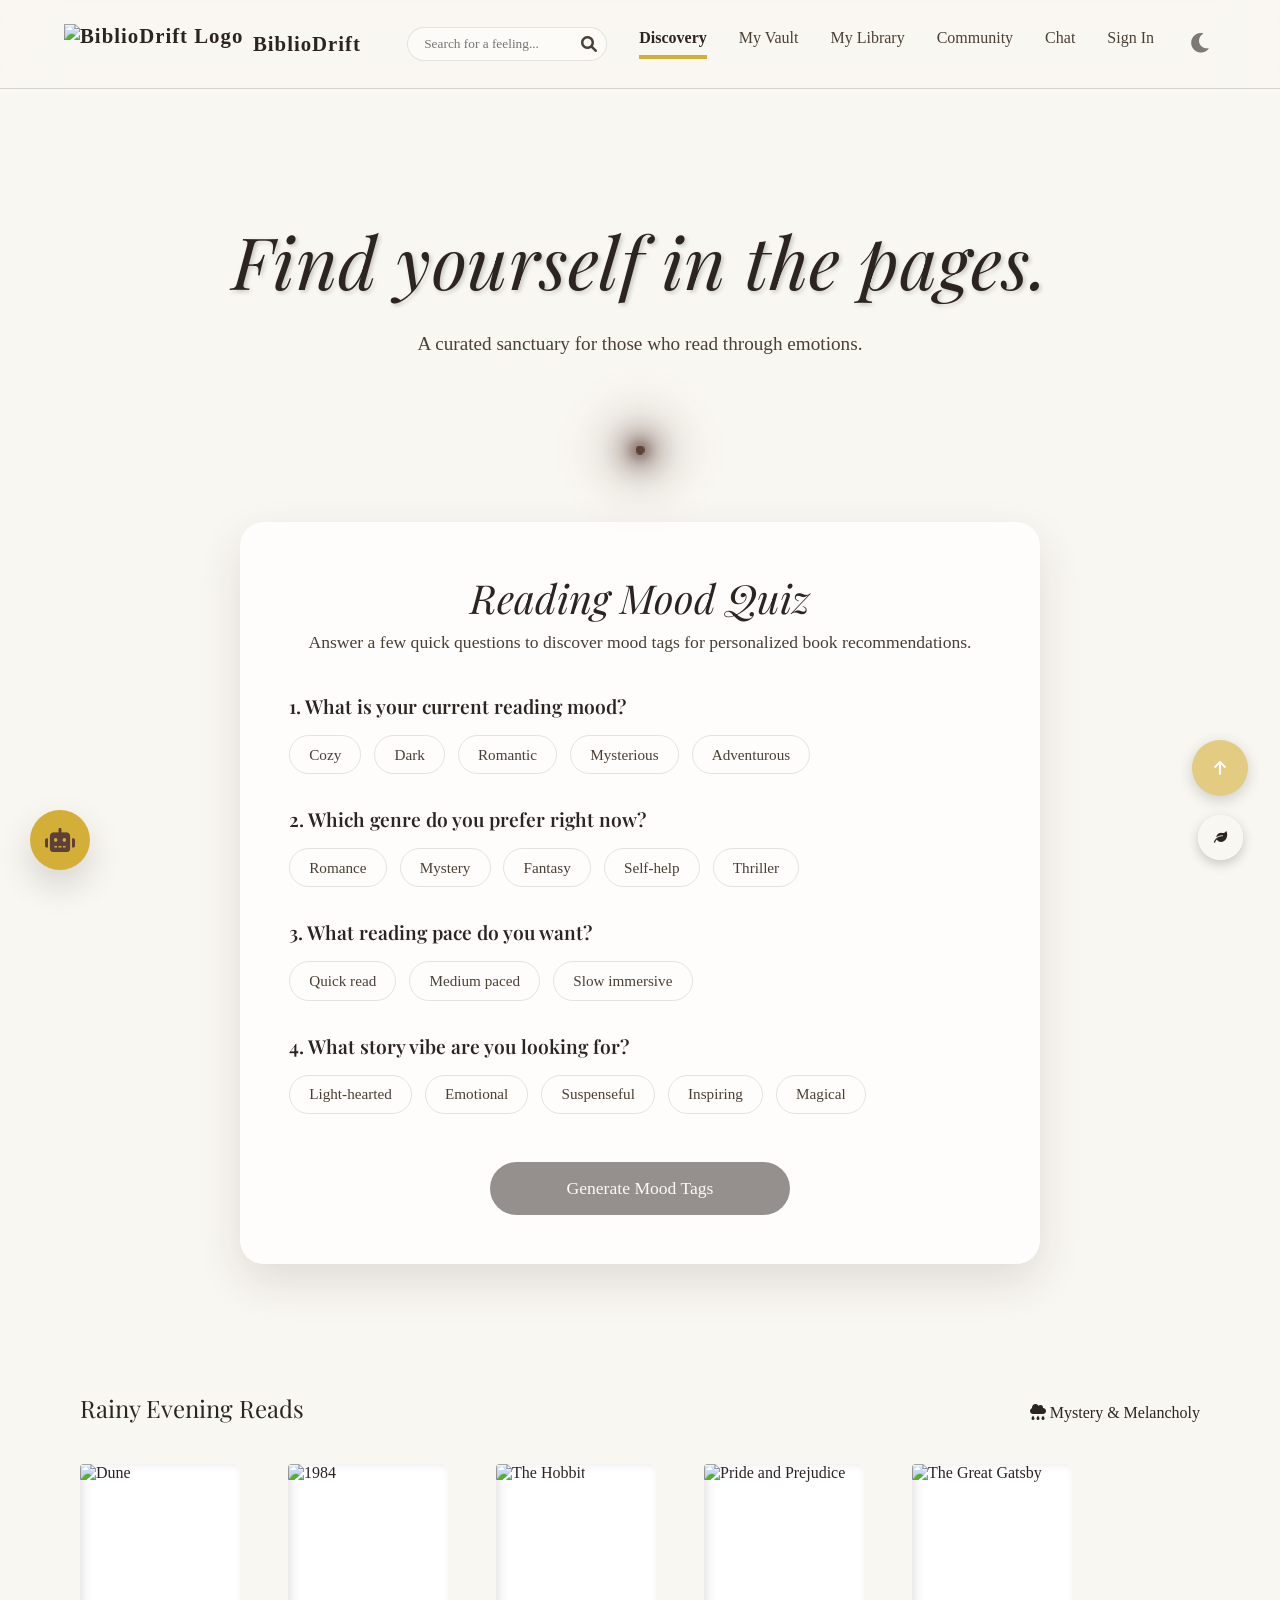
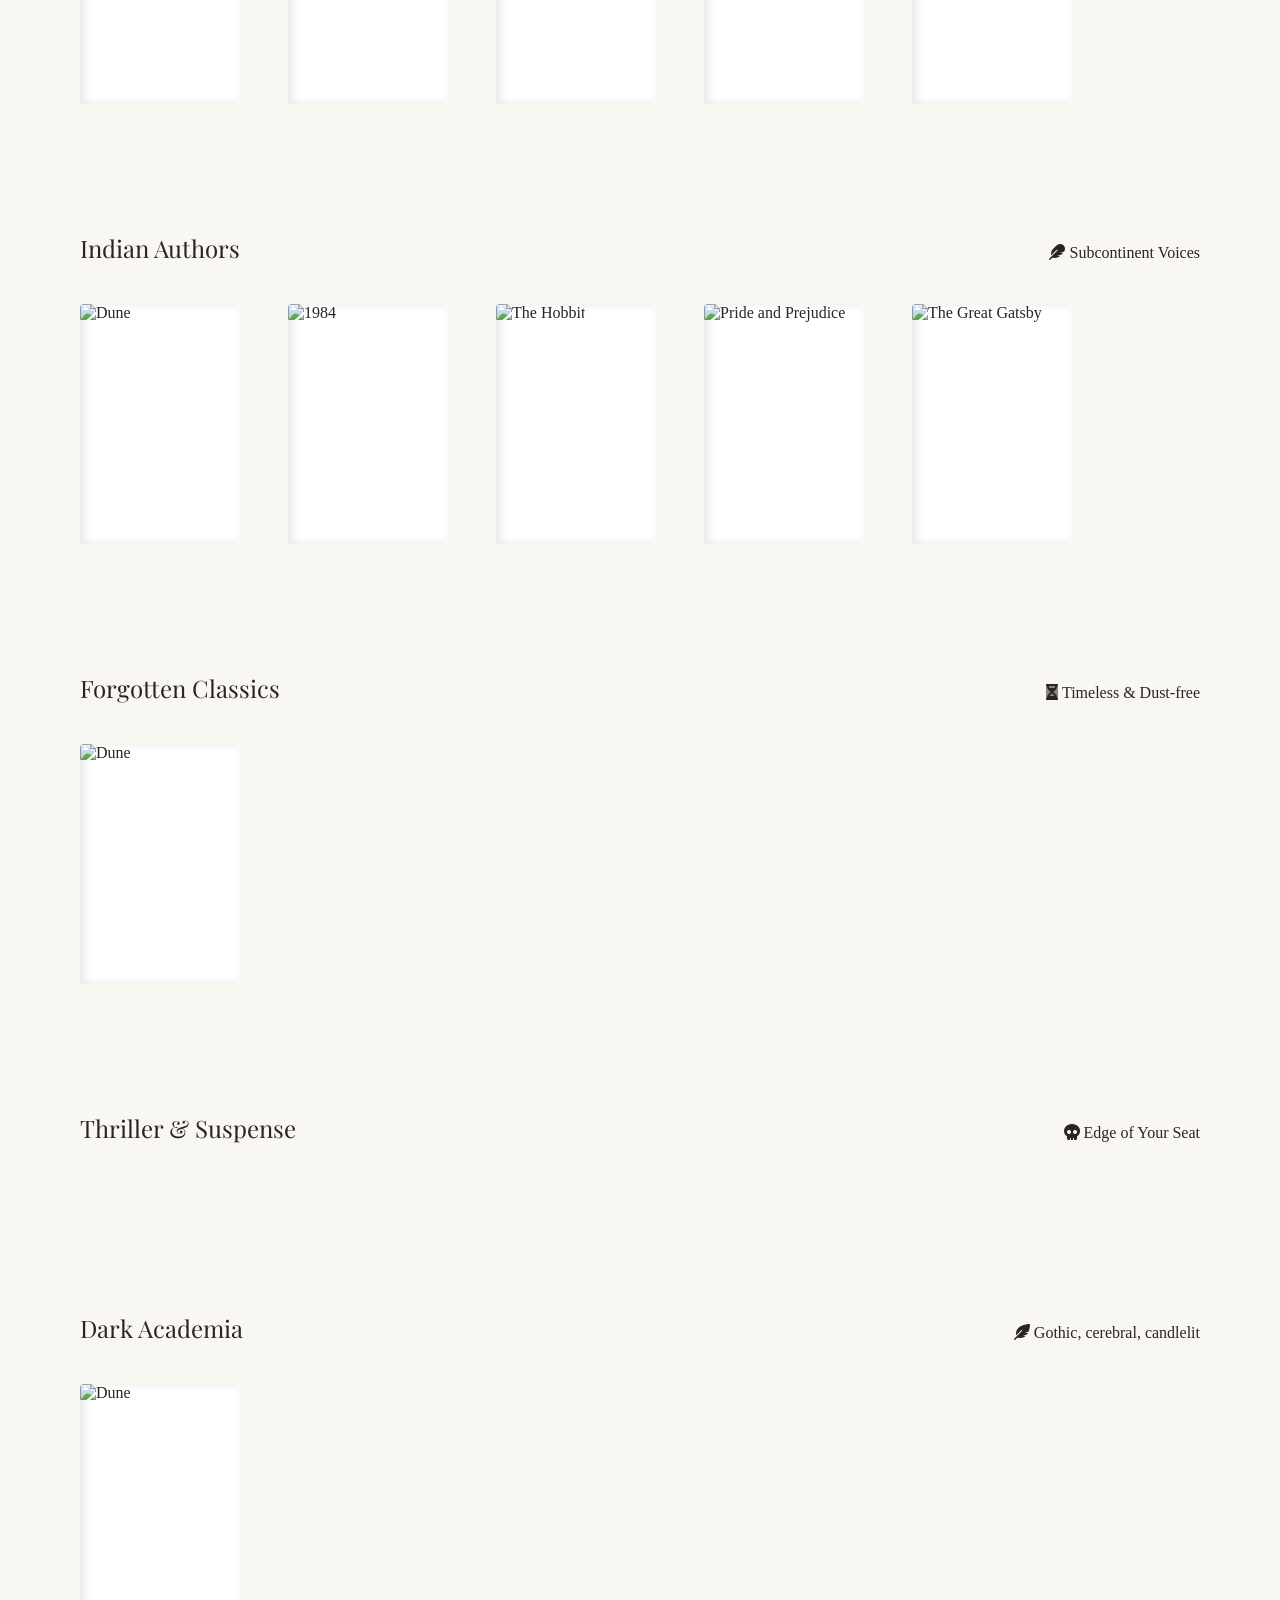
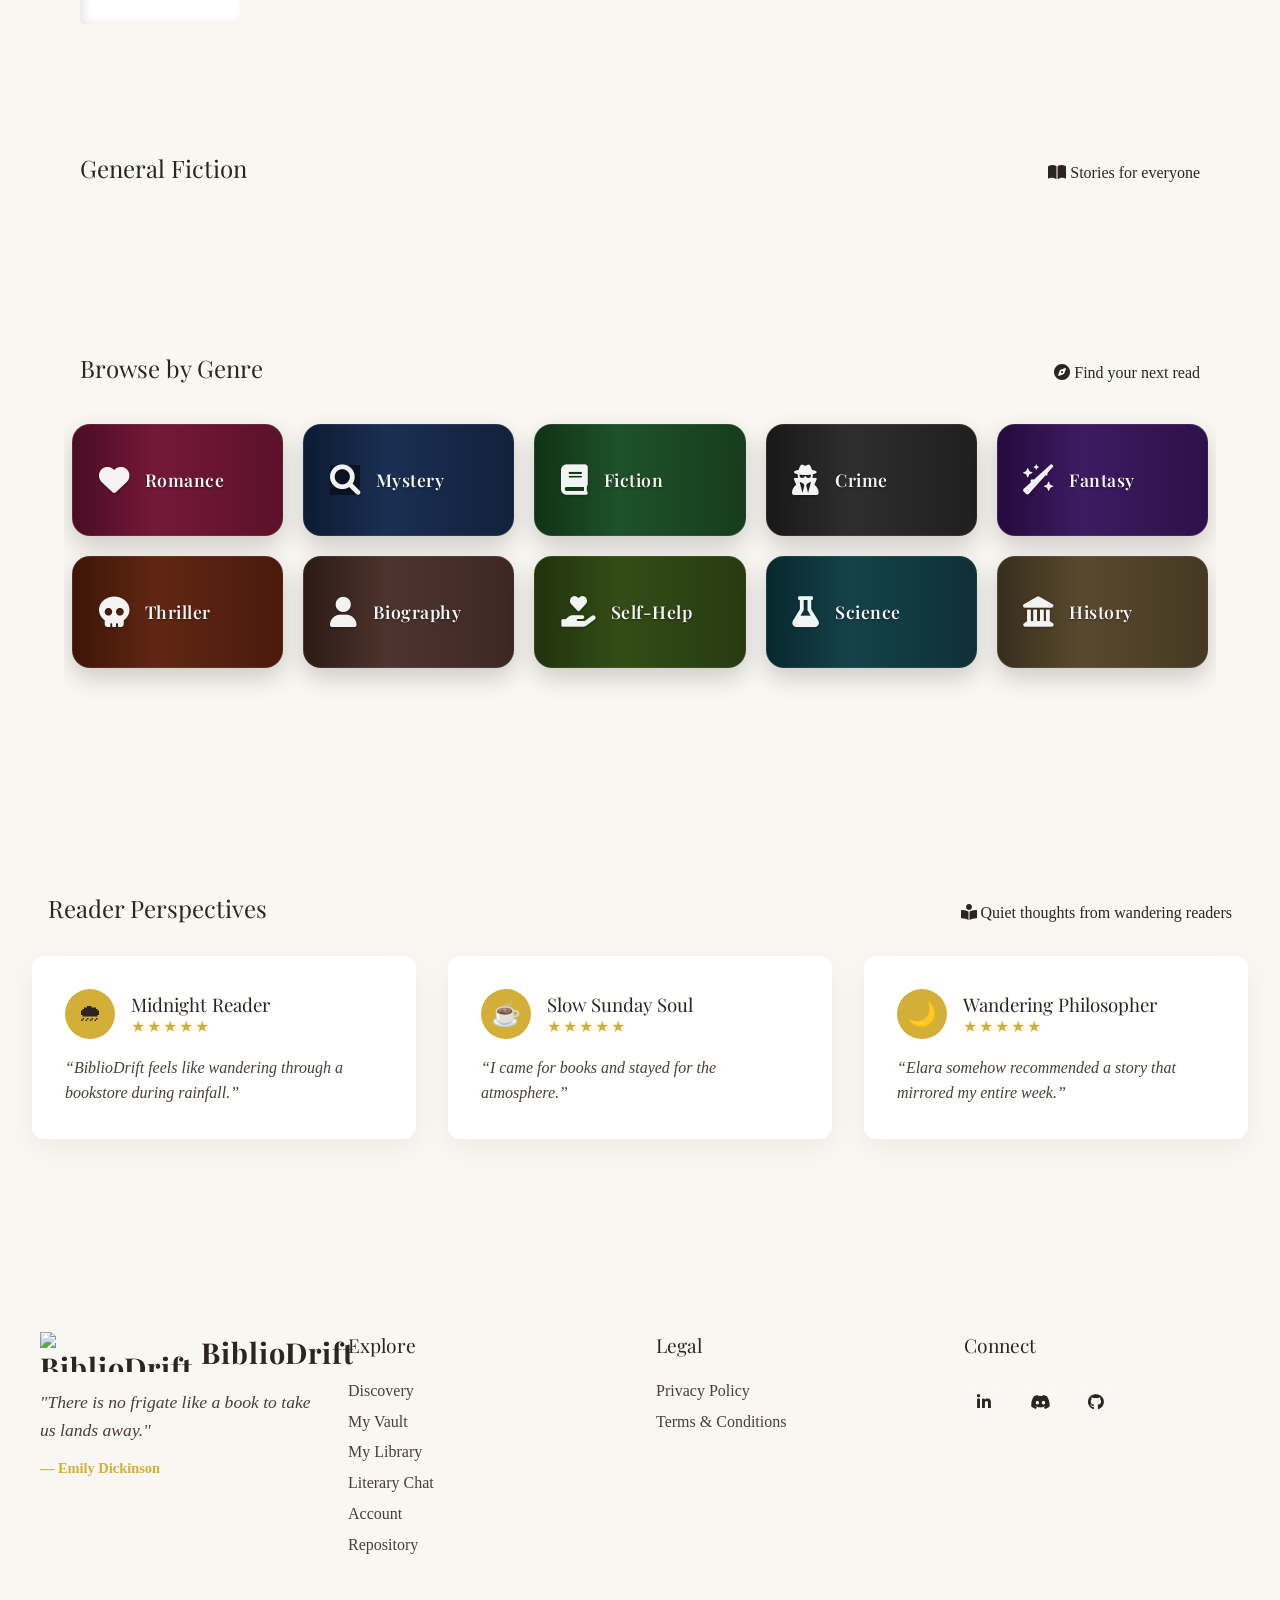
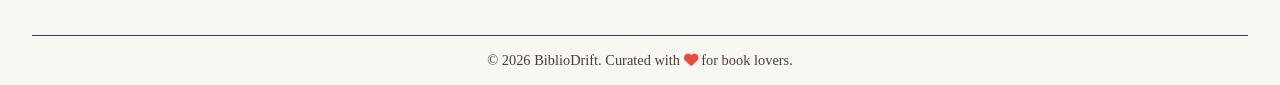
==== commit f945eb80: "Merge pull request #862: Add reading mood quiz feature" ====
--- a/frontend/pages/index.html
+++ b/frontend/pages/index.html
@@ -119,6 +119,10 @@
           <span class="tooltip-text"><i class="fa-solid fa-book"></i> My Library</span>
         </div>
         <div class="tooltip">
+           <a href="community-stories.html">Community</a>
+           <span class="tooltip-text"><i class="fa-solid fa-pen-nib"></i> Community Stories</span>
+        </div>
+        <div class="tooltip">
           <a href="chat.html">Chat</a>
           <span class="tooltip-text"><i class="fa-solid fa-comments"></i> Chat</span>
         </div>
@@ -140,6 +144,70 @@
       <p>A curated sanctuary for those who read through emotions.</p>
     </section>
 
+    <!-- Reading mood quiz section -->
+    <section class="reading-mood-quiz" id="readingMoodQuiz">
+      <div class="quiz-container">
+        <h2>Reading Mood Quiz</h2>
+        <p>
+          Answer a few quick questions to discover mood tags for personalized book
+          recommendations.
+        </p>
+
+        <div class="quiz-question">
+          <h3>1. What is your current reading mood?</h3>
+          <div class="quiz-options" data-question="mood">
+            <button type="button" data-value="cozy">Cozy</button>
+            <button type="button" data-value="dark">Dark</button>
+            <button type="button" data-value="romantic">Romantic</button>
+            <button type="button" data-value="mysterious">Mysterious</button>
+            <button type="button" data-value="adventurous">Adventurous</button>
+          </div>
+        </div>
+
+        <div class="quiz-question">
+          <h3>2. Which genre do you prefer right now?</h3>
+          <div class="quiz-options" data-question="genre">
+            <button type="button" data-value="romance">Romance</button>
+            <button type="button" data-value="mystery">Mystery</button>
+            <button type="button" data-value="fantasy">Fantasy</button>
+            <button type="button" data-value="self-help">Self-help</button>
+            <button type="button" data-value="thriller">Thriller</button>
+          </div>
+        </div>
+
+        <div class="quiz-question">
+          <h3>3. What reading pace do you want?</h3>
+          <div class="quiz-options" data-question="pace">
+            <button type="button" data-value="quick-read">Quick read</button>
+            <button type="button" data-value="medium-paced">Medium paced</button>
+            <button type="button" data-value="slow-immersive">Slow immersive</button>
+          </div>
+        </div>
+
+        <div class="quiz-question">
+          <h3>4. What story vibe are you looking for?</h3>
+          <div class="quiz-options" data-question="vibe">
+            <button type="button" data-value="light-hearted">Light-hearted</button>
+            <button type="button" data-value="emotional">Emotional</button>
+            <button type="button" data-value="suspenseful">Suspenseful</button>
+            <button type="button" data-value="inspiring">Inspiring</button>
+            <button type="button" data-value="magical">Magical</button>
+          </div>
+        </div>
+
+        <button type="button" id="generateMoodTags" class="generate-tags-btn" disabled>
+          Generate Mood Tags
+        </button>
+
+        <div class="quiz-results" id="quizResults" hidden>
+          <h3>Your Reading Mood Tags</h3>
+          <div class="mood-tags" id="moodTags"></div>
+          <button type="button" id="retakeQuiz" class="retake-quiz-btn">
+            Retake Quiz
+          </button>
+        </div>
+      </div>
+    </section>
     <!-- SEARCH RESULTS SECTION (Initially Hidden) -->
     <section id="search-results-section" class="curated-section" hidden>
       <div class="section-header">
@@ -287,6 +355,7 @@
   </main>
 <section class="reader-perspectives">
 
+
   <div class="section-header">
     <h2>Reader Perspectives</h2>
     <span>
@@ -345,6 +414,7 @@
   </div>
 
 </section>
+
 
   <!--The footer is being called usingt footer.js.-->
   <script src="../js/config.js"></script>
@@ -356,7 +426,6 @@
   <script src="../script/header-scroll.js"></script>
   <script src="../js/theme-manager.js"></script>
   <script src="../js/ambient.js"></script>
-
 
   <!-- Back to Top Button -->
   <button id="backToTop" class="btn-icon back-to-top" title="Back to Top"
--- a/frontend/css/style.css
+++ b/frontend/css/style.css
@@ -6652,3 +6652,162 @@
     justify-content: center;
     gap: 0.5rem;
 }
+
+/* --- Reading Mood Quiz --- */
+.reading-mood-quiz {
+    padding: 4rem 2rem;
+    margin-bottom: 4rem;
+    display: flex;
+    justify-content: center;
+}
+
+.quiz-container {
+    background: var(--surface-panel);
+    backdrop-filter: blur(10px);
+    -webkit-backdrop-filter: blur(10px);
+    border: 1px solid var(--glass-border);
+    border-radius: var(--radius-panel);
+    padding: 3rem;
+    max-width: 800px;
+    width: 100%;
+    box-shadow: var(--shadow-panel);
+    text-align: center;
+}
+
+.quiz-container h2 {
+    font-family: "Playfair Display", serif;
+    font-size: 2.5rem;
+    color: var(--text-main);
+    margin-bottom: 0.5rem;
+    font-style: italic;
+}
+
+.quiz-container > p {
+    color: var(--text-muted);
+    font-size: 1.1rem;
+    margin-bottom: 2.5rem;
+}
+
+.quiz-question {
+    text-align: left;
+    margin-bottom: 2rem;
+}
+
+.quiz-question h3 {
+    font-size: 1.2rem;
+    color: var(--text-main);
+    margin-bottom: 1rem;
+    font-weight: 600;
+}
+
+.quiz-options {
+    display: flex;
+    flex-wrap: wrap;
+    gap: 0.8rem;
+}
+
+.quiz-options button {
+    background: transparent;
+    border: 1px solid var(--input-border);
+    color: var(--text-muted);
+    padding: 0.6rem 1.2rem;
+    border-radius: 20px;
+    font-family: "Georgia", serif;
+    font-size: 0.95rem;
+    cursor: pointer;
+    transition: all 0.3s ease;
+}
+
+.quiz-options button:hover {
+    background: var(--glass-bg);
+    border-color: var(--accent-gold);
+    color: var(--text-main);
+}
+
+.quiz-options button.selected {
+    background: var(--accent-gold);
+    color: var(--wood-dark);
+    border-color: var(--accent-gold);
+    font-weight: bold;
+    transform: scale(1.05);
+    box-shadow: 0 4px 10px rgba(212, 175, 55, 0.3);
+}
+
+.generate-tags-btn {
+    background: var(--text-main);
+    color: var(--bg-color);
+    border: none;
+    padding: 1rem 2rem;
+    border-radius: 30px;
+    font-family: "Georgia", serif;
+    font-size: 1.1rem;
+    cursor: pointer;
+    transition: all 0.3s;
+    margin-top: 1rem;
+    width: 100%;
+    max-width: 300px;
+}
+
+.generate-tags-btn:hover:not(:disabled) {
+    background: var(--accent-gold);
+    color: #fff;
+    transform: translateY(-2px);
+    box-shadow: 0 5px 15px rgba(0,0,0,0.1);
+}
+
+.generate-tags-btn:disabled {
+    opacity: 0.5;
+    cursor: not-allowed;
+}
+
+.quiz-results {
+    margin-top: 3rem;
+    padding-top: 2rem;
+    border-top: 1px dashed var(--glass-border);
+}
+
+.quiz-results h3 {
+    font-family: "Playfair Display", serif;
+    font-size: 1.5rem;
+    color: var(--text-main);
+    margin-bottom: 1rem;
+}
+
+.mood-tags {
+    display: flex;
+    flex-wrap: wrap;
+    justify-content: center;
+    gap: 0.8rem;
+    margin-bottom: 1.5rem;
+}
+
+.mood-tags span {
+    background: var(--glass-bg);
+    border: 1px solid var(--accent-gold);
+    color: var(--accent-gold);
+    padding: 0.5rem 1rem;
+    border-radius: 20px;
+    font-size: 0.9rem;
+    font-weight: bold;
+    letter-spacing: 0.5px;
+    text-transform: uppercase;
+}
+
+.retake-quiz-btn {
+    background: transparent;
+    border: 1px solid var(--text-muted);
+    color: var(--text-muted);
+    padding: 0.6rem 1.5rem;
+    border-radius: 20px;
+    font-family: "Georgia", serif;
+    font-size: 0.9rem;
+    cursor: pointer;
+    transition: all 0.3s;
+}
+
+.retake-quiz-btn:hover {
+    color: var(--text-main);
+    border-color: var(--text-main);
+}
+
+
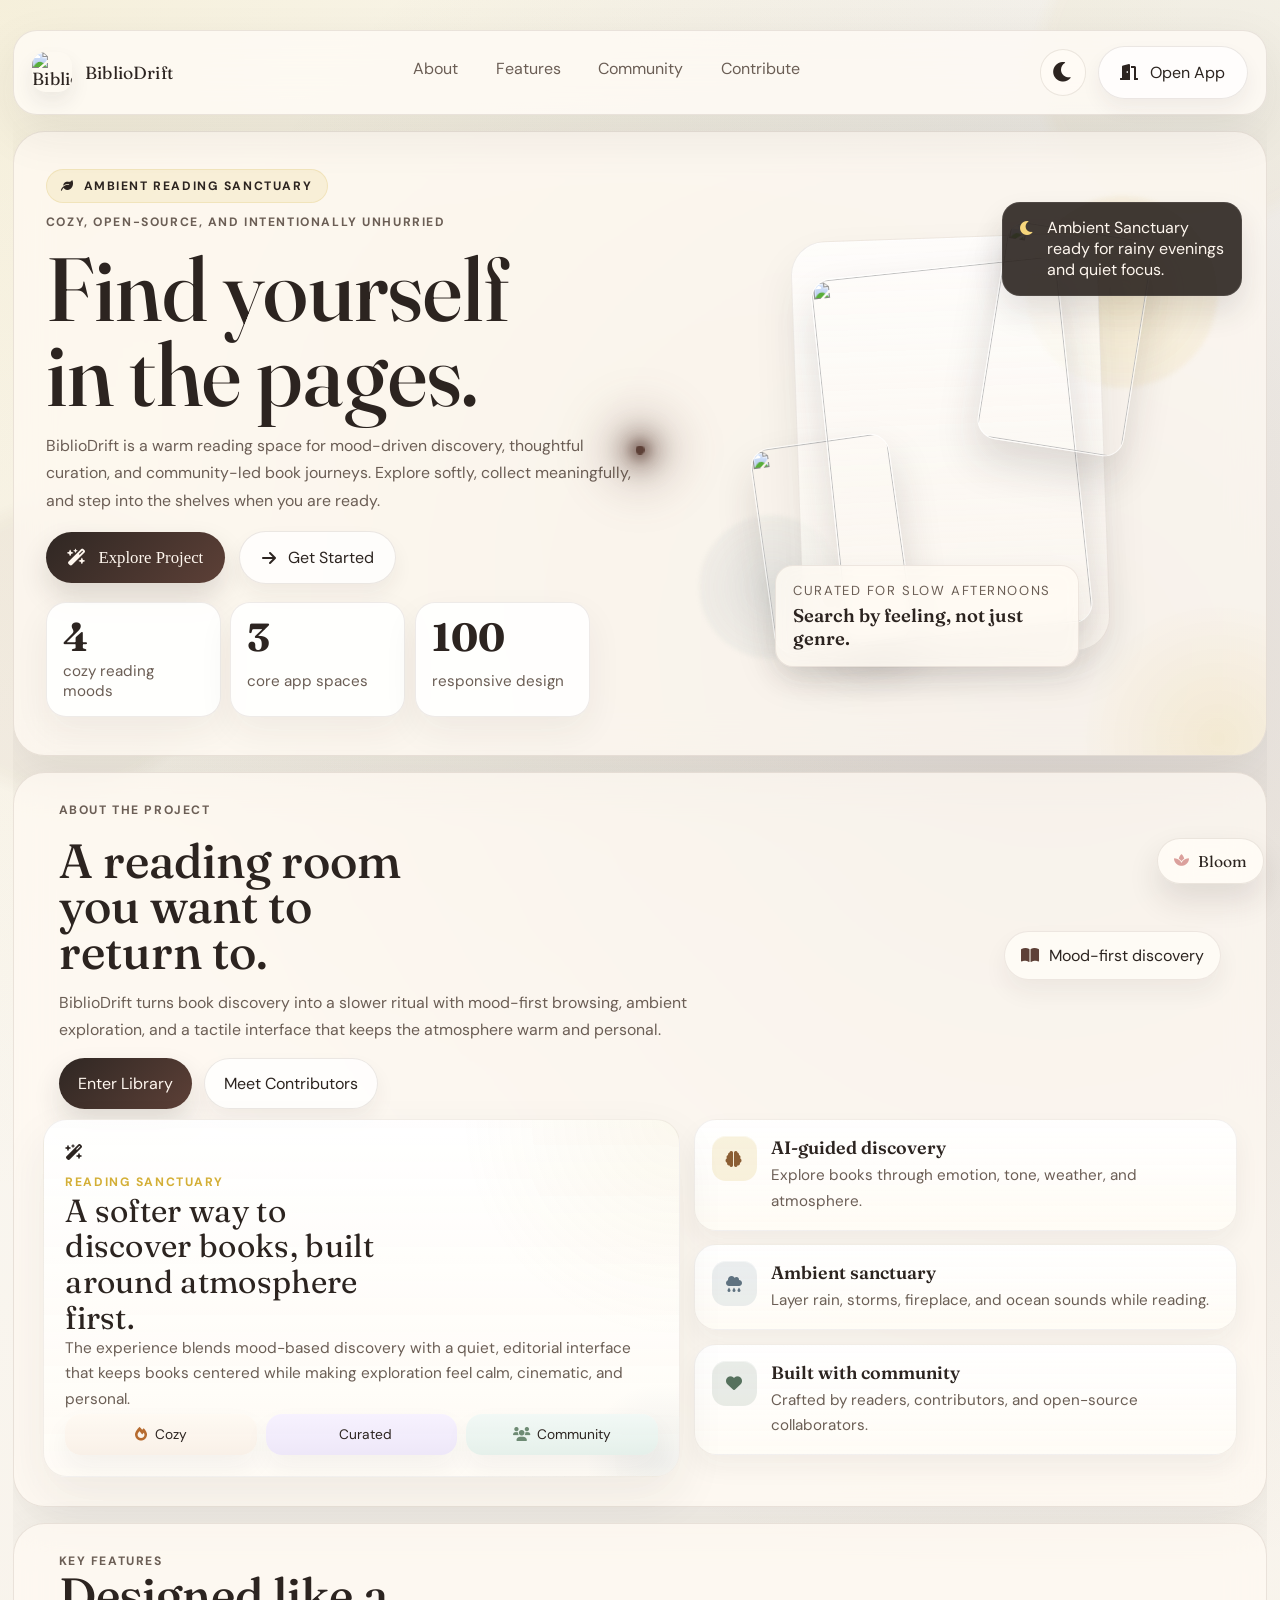
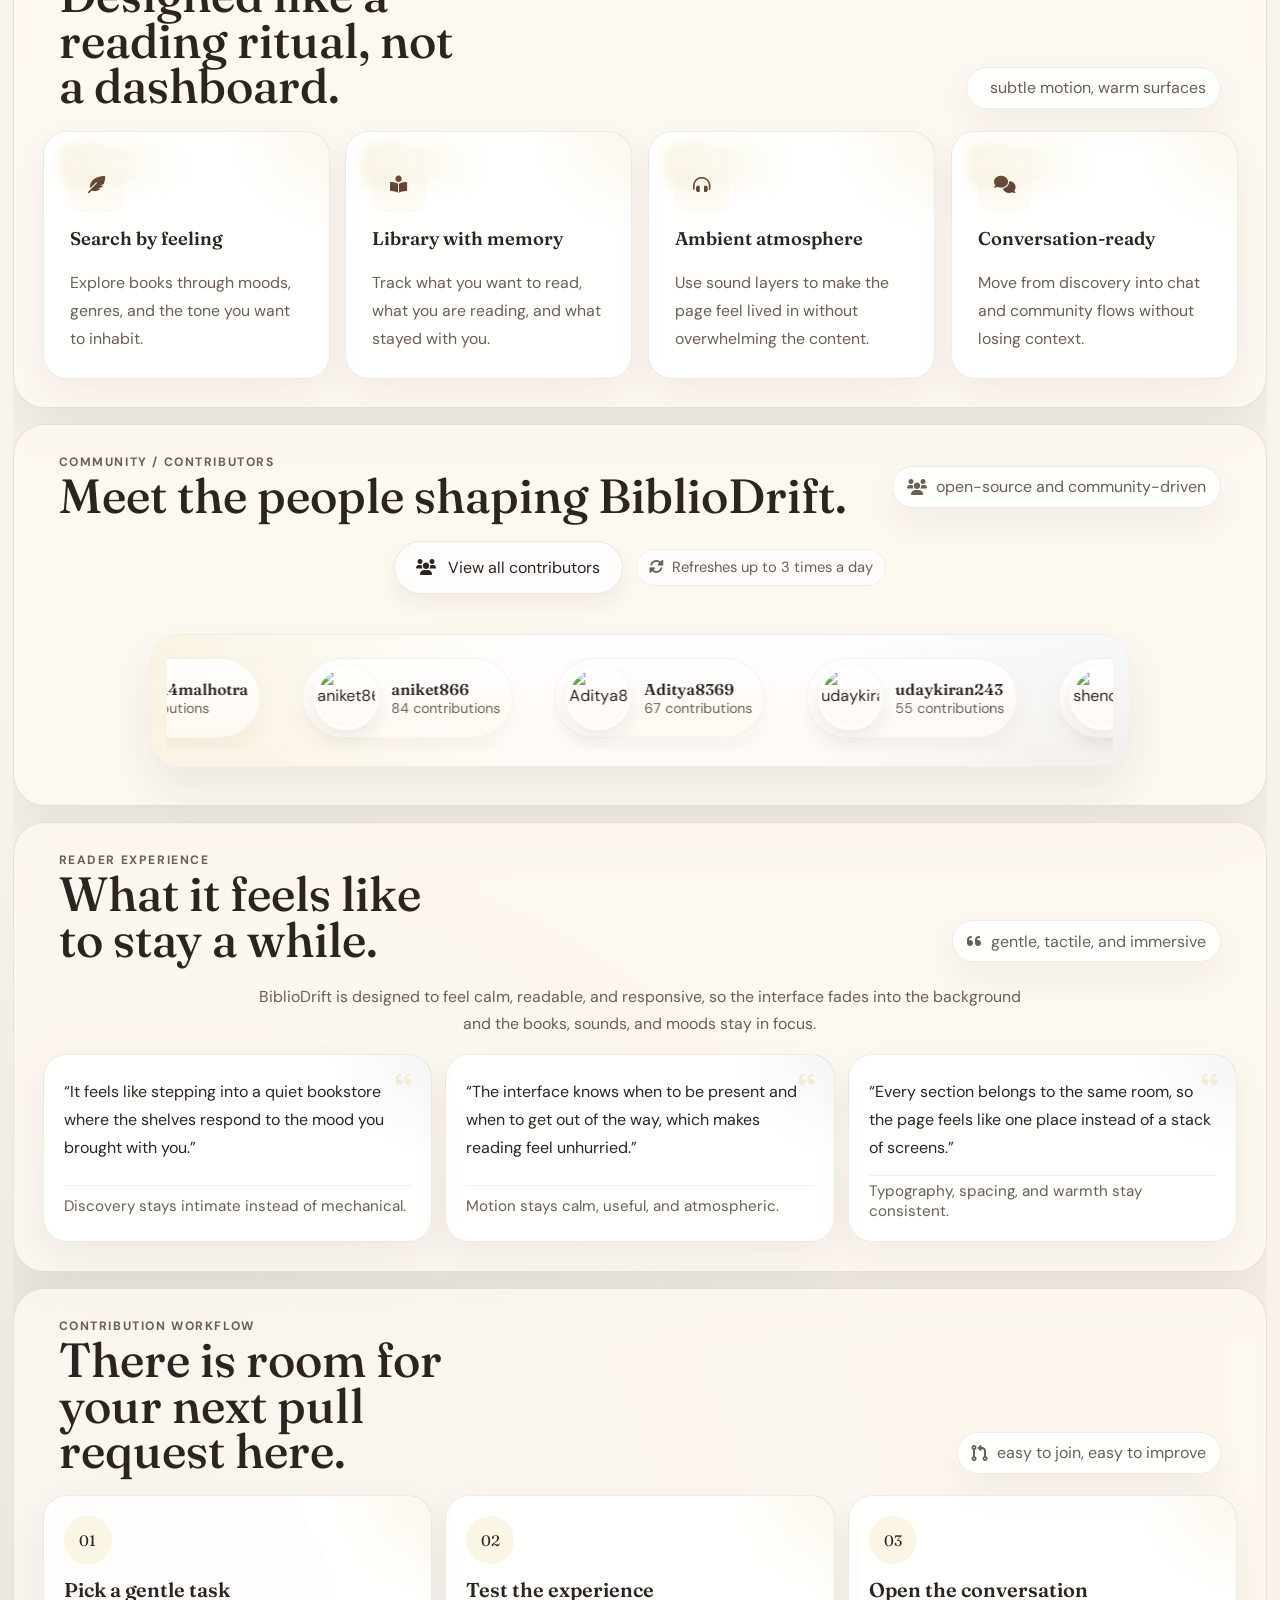
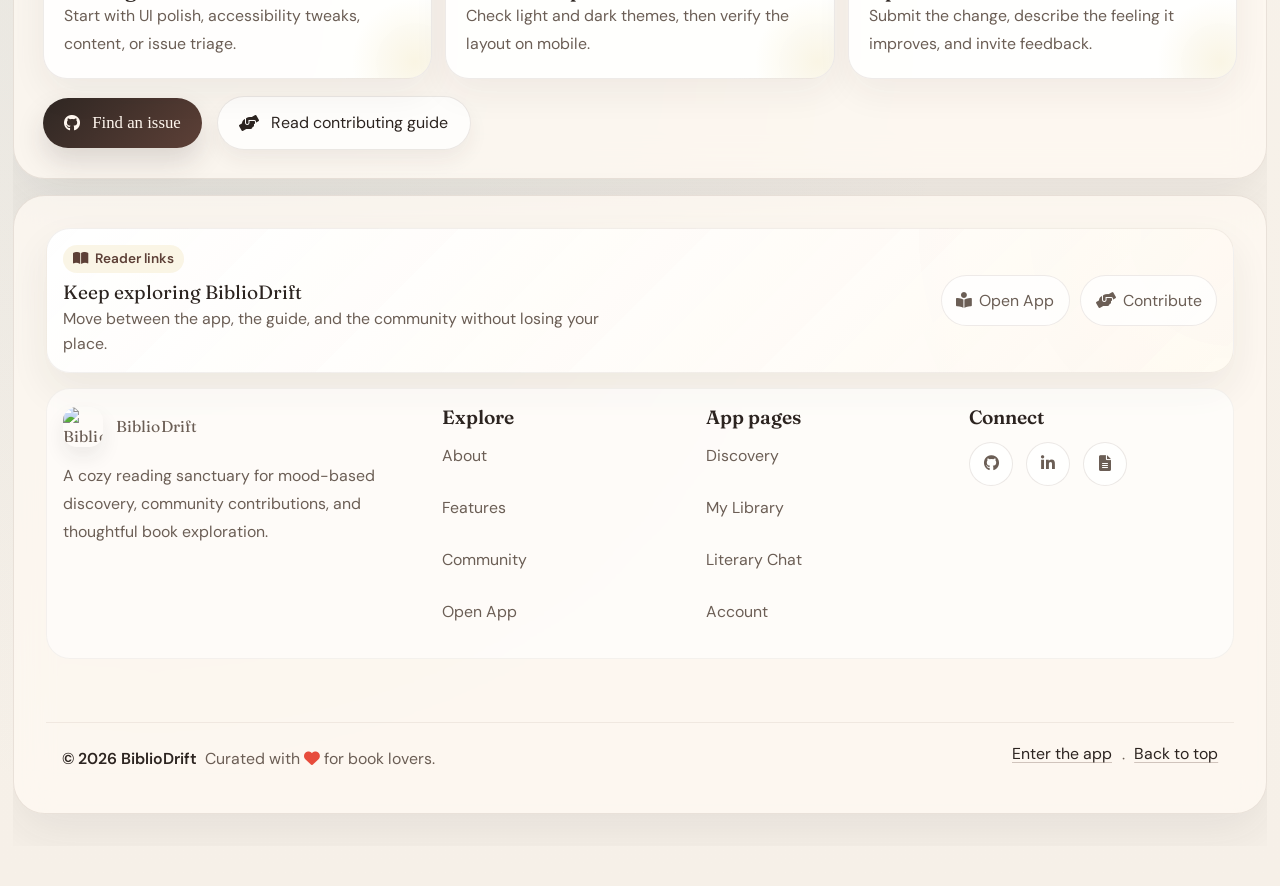
==== commit 6dd85ef2: "Merge branch 'main' into bug/profile-reset" ====
--- a/frontend/pages/index.html
+++ b/frontend/pages/index.html
@@ -2,560 +2,2673 @@
 <html lang="en">
 
 <head>
-  <meta charset="UTF-8" />
-  <script>
-    (function () {
-      const theme = localStorage.getItem('bibliodrift_theme');
-      if (theme === 'night') {
-        document.documentElement.setAttribute('data-theme', 'night');
-      }
-    })();
-    document.addEventListener('DOMContentLoaded', function () {
-      const btn = document.getElementById('themeToggle');
-      if (!btn) {
-        console.error('themeToggle button not found');
-        return;
-      }
-
-      const icon = btn.querySelector('i');
-      const STORAGE_KEY = 'bibliodrift_theme';
-
-      function applyTheme(theme) {
-        if (theme === 'night') {
-          document.documentElement.setAttribute('data-theme', 'night');
-          if (icon) icon.className = 'fa-solid fa-sun';
-        } else {
-          document.documentElement.removeAttribute('data-theme');
-          if (icon) icon.className = 'fa-solid fa-moon';
-        }
-
-        localStorage.setItem(STORAGE_KEY, theme);
-        if (typeof restoreTheme === 'function') restoreTheme();
-        console.log('Theme applied:', theme);
-      }
-
-      // Load saved theme
-      const savedTheme = localStorage.getItem(STORAGE_KEY) || 'light';
-      applyTheme(savedTheme);
-
-      // Toggle on click
-      btn.addEventListener('click', function () {
-        const current =
-          document.documentElement.getAttribute('data-theme') === 'night'
-            ? 'night'
-            : 'light';
-
-        const next = current === 'night' ? 'light' : 'night';
-        applyTheme(next);
-      });
-    });
-  </script>
-  <script src="https://unpkg.com/dexie/dist/dexie.js"></script>
-  <script src="../js/db.js"></script>
-
-  <!-- <script src="../js/app.js"></script> -->
-  <script src="../js/library-3d.js"></script>
-  <meta name="viewport" content="width=device-width, initial-scale=1.0" />
-  <!-- SEO & Open Graph meta tags -->
-  <meta name="description"
-    content="BiblioDrift — Your mood-based book discovery app. Find your next read by how you feel, track your journey, and get AI-powered recommendations." />
-  <meta property="og:type" content="website" />
-  <meta property="og:url" content="https://bibliodrift-dm.netlify.app/" />
-  <meta property="og:title" content="BiblioDrift | Find yourself in the pages" />
-  <meta property="og:description"
-    content="BiblioDrift — Your mood-based book discovery app. Find your next read by how you feel, track your journey, and get AI-powered recommendations." />
-  <meta property="og:image" content="https://bibliodrift-dm.netlify.app/assets/images/og-banner.png" />
-  <meta property="og:image:width" content="1200" />
-  <meta property="og:image:height" content="630" />
-  <title>BiblioDrift | Find yourself in the pages</title>
-  <link rel="stylesheet" href="../css/style.css" />
-  <link rel="stylesheet" href="../css/keyboard-shortcuts.css" />
-  <link rel="stylesheet" href="../css/pwa.css">
-  <link rel="manifest" href="../manifest.json">
-  <!-- Fonts -->
-  <link rel="preconnect" href="https://fonts.googleapis.com" />
-  <link rel="preconnect" href="https://fonts.gstatic.com" crossorigin />
-  <link
-    href="https://fonts.googleapis.com/css2?family=Playfair+Display:ital,wght@0,400;0,600;1,400&family=Georgia&display=swap"
-    rel="stylesheet" />
-  <link rel="stylesheet" href="https://cdnjs.cloudflare.com/ajax/libs/font-awesome/6.0.0/css/all.min.css" />
-
-  <!-- Security: DOMPurify for XSS prevention -->
-  <script src="https://cdn.jsdelivr.net/npm/dompurify@3.0.6/dist/purify.min.js"></script>
-  <link rel="icon" href="../assets/images/biblioDrift_favicon.png" type="image/png">
-  <!-- PWA -->
-  <meta name="theme-color" content="#2c2420">
-  <meta name="apple-mobile-web-app-capable" content="yes">
-  <meta name="apple-mobile-web-app-status-bar-style" content="black-translucent">
-  <meta name="apple-mobile-web-app-title" content="BiblioDrift">
-  <link rel="apple-touch-icon" href="../assets/images/biblioDrift_favicon.png">
+    <meta charset="UTF-8" />
+    <meta name="viewport" content="width=device-width, initial-scale=1.0" />
+    <script>
+        (function () {
+            const theme = localStorage.getItem('bibliodrift_theme');
+            if (theme === 'night') {
+                document.documentElement.setAttribute('data-theme', 'night');
+            }
+        })();
+        
+        document.addEventListener('DOMContentLoaded', function () {
+            const btn = document.getElementById('themeToggle');
+            if (!btn) return;
+            const icon = btn.querySelector('i');
+            const STORAGE_KEY = 'bibliodrift_theme';
+            
+            function applyTheme(theme) {
+                if (theme === 'night') {
+                    document.documentElement.setAttribute('data-theme', 'night');
+                    if (icon) icon.className = 'fa-solid fa-sun';
+                } else {
+                    document.documentElement.removeAttribute('data-theme');
+                    if (icon) icon.className = 'fa-solid fa-moon';
+                }
+                localStorage.setItem(STORAGE_KEY, theme);
+            }
+            
+            btn.addEventListener('click', function () {
+                const current = document.documentElement.getAttribute('data-theme') === 'night' ? 'night' : 'light';
+                applyTheme(current === 'night' ? 'light' : 'night');
+            });
+        });
+    </script>
+    <meta name="description"
+        content="BiblioDrift is a cozy, community-driven reading sanctuary for discovering books by mood, collecting favorites, and exploring with AI-guided discovery." />
+    <meta name="theme-color" content="#2c2420" />
+    <title>BiblioDrift | A cozy reading sanctuary</title>
+    <script>
+        (function () {
+            const theme = localStorage.getItem('bibliodrift_theme');
+            if (theme === 'night') {
+                document.documentElement.setAttribute('data-theme', 'night');
+            }
+        })();
+    </script>
+    <link rel="stylesheet" href="../css/style.css" />
+    <link rel="stylesheet" href="../css/style-responsive.css" />
+    <link rel="stylesheet" href="../css/keyboard-shortcuts.css" />
+    <link rel="preconnect" href="https://fonts.googleapis.com" />
+    <link rel="preconnect" href="https://fonts.gstatic.com" crossorigin />
+    <link
+        href="https://fonts.googleapis.com/css2?family=DM+Sans:wght@400;500;700&family=Fraunces:opsz,wght@9..144,400;9..144,500;9..144,600&display=swap"
+        rel="stylesheet" />
+    <link rel="stylesheet" href="https://cdnjs.cloudflare.com/ajax/libs/font-awesome/6.0.0/css/all.min.css" />
+    <link rel="icon" href="../assets/images/biblioDrift_favicon.png" type="image/png" />
+    <link rel="stylesheet" href="../css/landing.css" />
+    <style>
+        :root {
+            --landing-bg: #f9f7f2;
+            --landing-surface: rgba(255, 250, 243, 0.72);
+            --landing-surface-strong: rgba(255, 255, 255, 0.86);
+            --landing-border: rgba(93, 64, 55, 0.12);
+            --landing-shadow: 0 18px 50px rgba(44, 36, 32, 0.08);
+            --landing-shadow-strong: 0 28px 80px rgba(44, 36, 32, 0.12);
+            --landing-gold: #d4af37;
+            --landing-wood: #5d4037;
+            --landing-ink: #2c2420;
+            --landing-muted: #6b5e55;
+            --landing-mist: #e7e1d8;
+            --landing-rain: #7f96a0;
+            --landing-rose: #dba09c;
+            --landing-forest: #6e8b74;
+            --landing-sand: #d9c0a7;
+        }
+
+        html {
+            scroll-behavior: smooth;
+        }
+
+        body.landing-page {
+            background:
+                radial-gradient(circle at top left, rgba(212, 175, 55, 0.14), transparent 28%),
+                radial-gradient(circle at 82% 16%, rgba(93, 64, 55, 0.16), transparent 26%),
+                radial-gradient(circle at 12% 78%, rgba(127, 150, 160, 0.12), transparent 24%),
+                linear-gradient(180deg, #fbfaf6 0%, #f8f3eb 44%, #f6f0e8 100%);
+            color: var(--landing-ink);
+            overflow-x: hidden;
+            font-family: "DM Sans", sans-serif;
+        }
+
+        body.landing-page::before,
+        body.landing-page::after {
+            content: "";
+            position: fixed;
+            inset: auto;
+            pointer-events: none;
+            z-index: 0;
+            border-radius: 50%;
+            filter: blur(8px);
+            opacity: 0.45;
+        }
+
+        body.landing-page::before {
+            width: 20rem;
+            height: 20rem;
+            top: -6rem;
+            right: -5rem;
+            background: rgba(212, 175, 55, 0.10);
+        }
+
+        body.landing-page::after {
+            width: 18rem;
+            height: 18rem;
+            left: -5rem;
+            bottom: 12vh;
+            background: rgba(93, 64, 55, 0.10);
+        }
+
+        body.landing-page.blossom-mode::before,
+        body.landing-page.blossom-mode::after {
+            animation: blossom-glow 8s ease-in-out infinite;
+        }
+
+        body.landing-page .landing-shell {
+            position: relative;
+            z-index: 1;
+            width: min(1320px, calc(100% - 1.6rem));
+            margin: 0.9rem auto 2.5rem;
+            padding: 1rem 0 0;
+        }
+
+        .landing-header {
+            position: sticky;
+            top: 1rem;
+            z-index: 12;
+            display: flex;
+            align-items: center;
+            justify-content: space-between;
+            gap: 1rem;
+            padding: 0.9rem 1.15rem;
+            border: 1px solid var(--landing-border);
+            border-radius: 24px;
+            background: rgba(255, 252, 246, 0.78);
+            backdrop-filter: blur(20px);
+            box-shadow: var(--landing-shadow);
+        }
+
+        .landing-brand {
+            display: inline-flex;
+            align-items: center;
+            gap: 0.8rem;
+            text-decoration: none;
+            color: var(--landing-ink);
+            font-family: "Fraunces", serif;
+            font-size: 1.1rem;
+            letter-spacing: 0.01em;
+        }
+
+        .landing-brand img {
+            width: 2.5rem;
+            height: 2.5rem;
+            border-radius: 14px;
+            box-shadow: 0 10px 20px rgba(44, 36, 32, 0.08);
+        }
+
+        .landing-nav {
+            display: flex;
+            align-items: center;
+            gap: 0.65rem;
+            flex-wrap: wrap;
+            justify-content: center;
+        }
+
+        .landing-nav a {
+            color: var(--landing-muted);
+            text-decoration: none;
+            padding: 0.5rem 0.85rem;
+            border-radius: 999px;
+            transition: background-color 0.2s ease, color 0.2s ease, transform 0.2s ease;
+        }
+
+        .landing-nav a:hover,
+        .landing-nav a:focus-visible {
+            color: var(--landing-ink);
+            background: rgba(212, 175, 55, 0.12);
+            transform: translateY(-1px);
+            outline: none;
+        }
+
+        .landing-header-actions {
+            display: flex;
+            align-items: center;
+            gap: 0.7rem;
+            flex-wrap: wrap;
+            justify-content: flex-end;
+        }
+
+        .landing-icon-btn {
+            width: 2.9rem;
+            height: 2.9rem;
+            border-radius: 999px;
+            border: 1px solid var(--landing-border);
+            background: rgba(255, 252, 246, 0.8);
+            color: var(--landing-ink);
+            display: inline-flex;
+            align-items: center;
+            justify-content: center;
+            cursor: pointer;
+            transition: transform 0.2s ease, box-shadow 0.2s ease, background-color 0.2s ease;
+        }
+
+        .landing-icon-btn:hover,
+        .landing-icon-btn:focus-visible {
+            transform: translateY(-2px);
+            background: #fff;
+            box-shadow: 0 12px 30px rgba(44, 36, 32, 0.1);
+            outline: none;
+        }
+
+        .landing-main {
+            display: grid;
+            gap: 1rem;
+            padding: 1rem 0 2rem;
+        }
+
+        .blossom-toggle {
+            position: fixed;
+            right: 1rem;
+            bottom: 1rem;
+            z-index: 25;
+            display: inline-flex;
+            align-items: center;
+            gap: 0.55rem;
+            padding: 0.78rem 1rem;
+            border-radius: 999px;
+            border: 1px solid rgba(93, 64, 55, 0.12);
+            background: rgba(255, 252, 246, 0.92);
+            color: var(--landing-ink);
+            box-shadow: 0 16px 32px rgba(44, 36, 32, 0.12);
+            backdrop-filter: blur(18px);
+            cursor: pointer;
+            transition: transform 0.2s ease, box-shadow 0.2s ease;
+        }
+
+        .blossom-toggle:hover,
+        .blossom-toggle:focus-visible {
+            transform: translateY(-2px);
+            box-shadow: 0 20px 36px rgba(44, 36, 32, 0.15);
+            outline: none;
+        }
+
+        .blossom-toggle i {
+            color: var(--landing-rose);
+        }
+
+        .blossom-toggle-label {
+            font-family: "Fraunces", serif;
+            font-size: 0.98rem;
+        }
+
+        .blossom-layer {
+            position: fixed;
+            inset: 0;
+            pointer-events: none;
+            overflow: hidden;
+            z-index: 30;
+        }
+
+        .blossom-petal {
+            position: absolute;
+            width: var(--petal-width, 0.72rem);
+            height: var(--petal-height, 1.05rem);
+            border-radius: 70% 70% 45% 45% / 85% 85% 35% 35%;
+            background:
+                radial-gradient(circle at 35% 30%, rgba(255,255,255,0.95) 0 10%, rgba(255,241,245,0.86) 14%, rgba(239,162,184,0.96) 100%),
+                linear-gradient(180deg, rgba(255,255,255,0.3), rgba(231,137,165,0.95));
+            box-shadow: 0 6px 14px rgba(220, 127, 157, 0.22);
+            opacity: 0;
+            transform: translate3d(0, 0, 0) rotate(0deg) scale(0.9);
+            animation: blossom-fall var(--petal-duration, 1800ms) cubic-bezier(.2,.8,.2,1) forwards;
+        }
+
+        .blossom-petal--large {
+            --petal-width: 0.9rem;
+            --petal-height: 1.3rem;
+        }
+
+        .blossom-petal--small {
+            --petal-width: 0.56rem;
+            --petal-height: 0.82rem;
+        }
+
+        .blossom-petal::before {
+            content: "";
+            position: absolute;
+            inset: 0.2rem 0.23rem 0.3rem;
+            border-radius: inherit;
+            background: radial-gradient(circle at 50% 35%, rgba(255,255,255,0.72), transparent 58%);
+            opacity: 0.7;
+        }
+
+        .landing-hero,
+        .landing-section,
+        .landing-footer {
+            border: 1px solid var(--landing-border);
+            border-radius: 32px;
+            background: var(--landing-surface);
+            backdrop-filter: blur(18px);
+            box-shadow: var(--landing-shadow);
+        }
+
+        .landing-hero {
+            display: grid;
+            grid-template-columns: minmax(0, 1.03fr) minmax(300px, 0.97fr);
+            gap: 1.2rem;
+            padding: clamp(1.25rem, 2.8vw, 2rem);
+            overflow: hidden;
+            position: relative;
+        }
+
+        .landing-hero::after {
+            content: "";
+            position: absolute;
+            inset: auto -6rem -8rem auto;
+            width: 18rem;
+            height: 18rem;
+            border-radius: 50%;
+            background: radial-gradient(circle, rgba(212, 175, 55, 0.14), transparent 68%);
+            pointer-events: none;
+        }
+
+        .hero-copy {
+            position: relative;
+            z-index: 1;
+            display: flex;
+            flex-direction: column;
+            gap: 1rem;
+            justify-content: center;
+            padding: 0.35rem 0;
+        }
+
+        .eyebrow-row {
+            display: flex;
+            flex-wrap: wrap;
+            gap: 0.65rem;
+            align-items: center;
+        }
+
+        .eyebrow-pill,
+        .eyebrow-note,
+        .section-kicker {
+            letter-spacing: 0.13em;
+            text-transform: uppercase;
+            font-size: 0.76rem;
+            font-weight: 700;
+        }
+
+        .eyebrow-pill {
+            display: inline-flex;
+            gap: 0.55rem;
+            align-items: center;
+            color: var(--landing-ink);
+            background: rgba(212, 175, 55, 0.12);
+            border: 1px solid rgba(212, 175, 55, 0.18);
+            border-radius: 999px;
+            padding: 0.5rem 0.9rem;
+        }
+
+        .eyebrow-note {
+            color: var(--landing-muted);
+        }
+
+        .landing-hero h1,
+        .landing-section h2 {
+            font-family: "Fraunces", serif;
+            font-weight: 500;
+            line-height: 0.95;
+            letter-spacing: 0;
+            color: var(--landing-ink);
+        }
+
+        .landing-hero h1 {
+            max-width: 9.5ch;
+            font-size: clamp(2.95rem, 7vw, 5.6rem);
+            margin: 0;
+        }
+
+        .landing-hero p,
+        .section-copy,
+        .quote-card p,
+        .workflow-step p,
+        .feature-card p,
+        .contributor-card p,
+        .landing-footer p,
+        .landing-footer a {
+            line-height: 1.75;
+            color: var(--landing-muted);
+            font-size: 0.99rem;
+        }
+
+        .landing-cta-group,
+        .contribute-actions {
+            display: flex;
+            gap: 0.9rem;
+            flex-wrap: wrap;
+            align-items: center;
+        }
+
+        .btn-ghost,
+        .btn-primary.landing-cta-primary {
+            text-decoration: none;
+            border-radius: 999px;
+            display: inline-flex;
+            align-items: center;
+            gap: 0.75rem;
+            padding: 0.95rem 1.35rem;
+            transition: transform 0.2s ease, box-shadow 0.2s ease, background-color 0.2s ease, color 0.2s ease;
+        }
+
+        .btn-primary.landing-cta-primary {
+            background: linear-gradient(135deg, #2f2723, var(--landing-wood));
+            color: #fff7ef;
+            box-shadow: 0 14px 28px rgba(44, 36, 32, 0.15);
+        }
+
+        .btn-primary.landing-cta-primary:hover,
+        .btn-primary.landing-cta-primary:focus-visible,
+        .btn-ghost:hover,
+        .btn-ghost:focus-visible {
+            transform: translateY(-2px);
+            outline: none;
+        }
+
+        .btn-ghost {
+            color: var(--landing-ink);
+            background: rgba(255, 255, 255, 0.75);
+            border: 1px solid var(--landing-border);
+            box-shadow: 0 10px 20px rgba(44, 36, 32, 0.06);
+        }
+
+        .btn-ghost:hover,
+        .btn-ghost:focus-visible {
+            background: #fff;
+            box-shadow: 0 16px 30px rgba(44, 36, 32, 0.08);
+        }
+
+        .hero-metrics {
+            display: grid;
+            grid-template-columns: repeat(3, minmax(0, 1fr));
+            gap: 0.6rem;
+            margin-top: 0.1rem;
+            max-width: 34rem;
+        }
+
+        .metric-card,
+        .section-chip,
+        .testimonial-card,
+        .feature-card,
+        .contributor-card,
+        .workflow-step,
+        .about-card,
+        .quote-card {
+            border: 1px solid rgba(93, 64, 55, 0.10);
+            background: var(--landing-surface-strong);
+            box-shadow: 0 14px 36px rgba(44, 36, 32, 0.06);
+        }
+
+        .metric-card {
+            border-radius: 20px;
+            padding: 0.95rem 1rem;
+            display: grid;
+            gap: 0.25rem;
+            min-height: 7rem;
+        }
+
+        .metric-card strong {
+            color: var(--landing-ink);
+            font-family: "Fraunces", serif;
+            font-size: clamp(1.8rem, 4vw, 2.45rem);
+            line-height: 1;
+        }
+
+        .metric-card span {
+            color: var(--landing-muted);
+            font-size: 0.95rem;
+        }
+
+        .hero-visual {
+            position: relative;
+            min-height: 31rem;
+            display: grid;
+            align-items: center;
+            justify-items: center;
+        }
+
+        .hero-orb {
+            position: absolute;
+            border-radius: 50%;
+            filter: blur(2px);
+            animation: floatOrb 10s ease-in-out infinite;
+        }
+
+        .orb-one {
+            width: 12rem;
+            height: 12rem;
+            top: 2rem;
+            right: 1rem;
+            background: radial-gradient(circle, rgba(212, 175, 55, 0.18), rgba(212, 175, 55, 0.04));
+        }
+
+        .orb-two {
+            width: 9rem;
+            height: 9rem;
+            bottom: 4rem;
+            left: 2rem;
+            background: radial-gradient(circle, rgba(127, 150, 160, 0.18), rgba(127, 150, 160, 0.03));
+            animation-delay: -3s;
+        }
+
+        .hero-book-stack {
+            position: relative;
+            width: min(100%, 24rem);
+            min-height: 30rem;
+            display: grid;
+            place-items: center;
+        }
+
+        .hero-book-stack::before {
+            content: "";
+            position: absolute;
+            inset: 7% 10% 6% 10%;
+            border-radius: 34px;
+            background: linear-gradient(180deg, rgba(255, 255, 255, 0.72), rgba(255, 250, 243, 0.42));
+            border: 1px solid rgba(93, 64, 55, 0.09);
+            box-shadow: inset 0 1px 0 rgba(255, 255, 255, 0.5), 0 22px 44px rgba(44, 36, 32, 0.08);
+            transform: rotate(-2deg);
+        }
+
+        .hero-book {
+            position: absolute;
+            border-radius: 20px;
+            overflow: hidden;
+            border: 1px solid rgba(255, 255, 255, 0.65);
+            box-shadow: 0 22px 40px rgba(44, 36, 32, 0.15);
+            animation: floatCard 8s ease-in-out infinite;
+        }
+
+        .hero-book img {
+            width: 100%;
+            height: 100%;
+            object-fit: cover;
+            display: block;
+        }
+
+        .book-large {
+            width: 15.5rem;
+            height: 23rem;
+            transform: rotate(-6deg) translateY(0.5rem);
+            z-index: 2;
+        }
+
+        .book-small-top {
+            width: 9.25rem;
+            height: 13.75rem;
+            top: 1.6rem;
+            right: 0.25rem;
+            transform: rotate(9deg);
+            animation-delay: -1.5s;
+            z-index: 3;
+        }
+
+        .book-small-bottom {
+            width: 8.75rem;
+            height: 13rem;
+            left: 0.2rem;
+            bottom: 2.2rem;
+            transform: rotate(-8deg);
+            animation-delay: -2.8s;
+            z-index: 1;
+        }
+
+        .hero-caption {
+            position: absolute;
+            left: 1rem;
+            bottom: 1rem;
+            width: min(19rem, 88%);
+            padding: 1rem 1.1rem;
+            border-radius: 18px;
+            background: rgba(255, 250, 243, 0.82);
+            backdrop-filter: blur(10px);
+            border: 1px solid rgba(93, 64, 55, 0.1);
+            box-shadow: 0 12px 28px rgba(44, 36, 32, 0.08);
+            z-index: 4;
+        }
+
+        .hero-caption span,
+        .hero-caption strong,
+        .hero-note {
+            display: block;
+        }
+
+        .hero-caption span {
+            color: var(--landing-muted);
+            font-size: 0.82rem;
+            text-transform: uppercase;
+            letter-spacing: 0.12em;
+            margin-bottom: 0.35rem;
+        }
+
+        .hero-caption strong {
+            color: var(--landing-ink);
+            font-family: "Fraunces", serif;
+            font-weight: 600;
+            font-size: 1.15rem;
+            line-height: 1.25;
+        }
+
+        .hero-note {
+            position: absolute;
+            right: -0.5rem;
+            top: 2.4rem;
+            max-width: 15rem;
+            padding: 0.9rem 1rem;
+            border-radius: 18px;
+            background: rgba(44, 36, 32, 0.9);
+            color: #fff7ef;
+            border: 1px solid rgba(255, 255, 255, 0.08);
+            box-shadow: 0 16px 30px rgba(44, 36, 32, 0.12);
+            display: flex;
+            gap: 0.75rem;
+            align-items: flex-start;
+            z-index: 5;
+        }
+
+        .hero-note i {
+            color: #f6d67b;
+            margin-top: 0.15rem;
+        }
+
+        .landing-section {
+            padding: clamp(1.15rem, 2.6vw, 1.8rem);
+        }
+
+        .section-header {
+            display: flex;
+            gap: 1rem;
+            justify-content: space-between;
+            align-items: end;
+            margin-bottom: 1.35rem;
+            flex-wrap: wrap;
+        }
+
+        .section-header h2 {
+            margin-top: 0.2rem;
+            font-size: clamp(1.85rem, 4vw, 3rem);
+            max-width: 13ch;
+        }
+
+        .section-header p,
+        .section-header span {
+            color: var(--landing-muted);
+        }
+
+        .community-title-inline {
+            max-width: none;
+            white-space: nowrap;
+            display: inline-block;
+            width: auto;
+            text-align: left;
+            color: var(--landing-ink);
+            font-size: clamp(2rem, 4.5vw, 3.25rem);
+            line-height: 1.08;
+            margin: 0.25rem 0 0;
+        }
+
+        @media (max-width: 720px) {
+            .community-title-inline {
+                white-space: normal;
+                font-size: clamp(1.8rem, 6vw, 2.35rem);
+            }
+        }
+
+        .community-header-row {
+            display: flex;
+            align-items: center;
+            gap: 1rem;
+            flex-wrap: wrap;
+            justify-content: space-between;
+        }
+
+        .community-header-row > div {
+            flex: 1 1 auto;
+            text-align: left;
+        }
+
+        .community-header-row .section-chip {
+            margin: 0;
+            flex: 0 0 auto;
+        }
+
+        @media (max-width: 720px) {
+            .community-header-row {
+                justify-content: center;
+            }
+
+            .community-header-row > div {
+                text-align: center;
+            }
+        }
+
+        .section-chip {
+            display: inline-flex;
+            gap: 0.55rem;
+            align-items: center;
+            border-radius: 999px;
+            padding: 0.6rem 0.9rem;
+            white-space: nowrap;
+        }
+
+        .about-grid,
+        .feature-grid,
+        .community-grid,
+        .testimonial-grid,
+        .workflow-grid,
+        .footer-grid {
+            display: grid;
+            gap: 1rem;
+        }
+
+        .about-grid {
+            grid-template-columns: minmax(0, 1.08fr) minmax(0, 0.92fr);
+            align-items: stretch;
+            gap: 0.85rem;
+        }
+
+        .about-feature-stack {
+            display: grid;
+            gap: 0.85rem;
+            align-content: start;
+        }
+
+        .about-card,
+        .feature-card,
+        .contributor-card,
+        .workflow-step,
+        .quote-card,
+        .testimonial-card {
+            border-radius: 24px;
+            padding: 1.25rem;
+            transition: transform 0.25s ease, box-shadow 0.25s ease, border-color 0.25s ease;
+        }
+
+        .about-card:hover,
+        .feature-card:hover,
+        .contributor-card:hover,
+        .workflow-step:hover,
+        .quote-card:hover,
+        .testimonial-card:hover {
+            transform: translateY(-3px);
+            box-shadow: var(--landing-shadow-strong);
+            border-color: rgba(212, 175, 55, 0.18);
+        }
+
+        .about-card {
+            display: grid;
+            gap: 0.7rem;
+            align-content: center;
+            padding: 1.35rem 1.35rem;
+            position: relative;
+            overflow: hidden;
+            background:
+                radial-gradient(circle at top right, rgba(212, 175, 55, 0.08), transparent 30%),
+                linear-gradient(180deg, rgba(255, 255, 255, 0.92), rgba(255, 252, 246, 0.84));
+            border-color: rgba(93, 64, 55, 0.08);
+            box-shadow: 0 20px 50px rgba(44, 36, 32, 0.07);
+        }
+
+        .about-card::after {
+            content: "";
+            position: absolute;
+            inset: auto -4rem -4rem auto;
+            width: 10rem;
+            height: 10rem;
+            border-radius: 50%;
+            background: radial-gradient(circle, rgba(127, 150, 160, 0.12), transparent 68%);
+            pointer-events: none;
+        }
+
+        .about-card>* {
+            position: relative;
+            z-index: 1;
+        }
+
+        .about-card .section-kicker {
+            color: var(--landing-gold);
+            margin-bottom: 0.05rem;
+        }
+
+        .about-lede {
+            margin: 0;
+            max-width: 16ch;
+            font-family: "Fraunces", serif;
+            font-size: clamp(1.45rem, 2.7vw, 2rem);
+            line-height: 1.12;
+            color: var(--landing-ink);
+            letter-spacing: 0.01em;
+        }
+
+        .about-card .section-copy {
+            margin: 0;
+            max-width: 52ch;
+            line-height: 1.65;
+            font-size: 0.96rem;
+        }
+
+        .about-card .section-copy+.section-copy {
+            margin-top: -0.15rem;
+        }
+
+        .about-header {
+            align-items: center;
+            margin-bottom: 1rem;
+        }
+
+        .about-heading-content {
+            display: grid;
+            gap: 0.9rem;
+            max-width: 48rem;
+        }
+
+        .about-heading-content h2 {
+            max-width: 12ch;
+        }
+
+        .about-subtext {
+            max-width: 40rem;
+            margin: 0;
+            font-size: 0.99rem;
+            line-height: 1.72;
+        }
+
+        .about-cta-row {
+            display: flex;
+            gap: 0.75rem;
+            flex-wrap: wrap;
+        }
+
+        .primary-about-btn,
+        .secondary-about-btn {
+            text-decoration: none;
+            border-radius: 999px;
+            display: inline-flex;
+            align-items: center;
+            justify-content: center;
+            gap: 0.65rem;
+            padding: 0.88rem 1.2rem;
+            transition: transform 0.2s ease, box-shadow 0.2s ease, background-color 0.2s ease, color 0.2s ease;
+        }
+
+        .primary-about-btn {
+            background: linear-gradient(135deg, #2f2723, var(--landing-wood));
+            color: #fff7ef;
+            box-shadow: 0 14px 28px rgba(44, 36, 32, 0.14);
+        }
+
+        .secondary-about-btn {
+            background: rgba(255, 255, 255, 0.76);
+            color: var(--landing-ink);
+            border: 1px solid rgba(93, 64, 55, 0.12);
+            box-shadow: 0 10px 20px rgba(44, 36, 32, 0.06);
+        }
+
+        .primary-about-btn:hover,
+        .primary-about-btn:focus-visible,
+        .secondary-about-btn:hover,
+        .secondary-about-btn:focus-visible {
+            transform: translateY(-2px);
+            outline: none;
+        }
+
+        .secondary-about-btn:hover,
+        .secondary-about-btn:focus-visible {
+            background: #fff;
+            box-shadow: 0 16px 30px rgba(44, 36, 32, 0.08);
+        }
+
+        .about-floating-chip {
+            display: inline-flex;
+            align-items: center;
+            gap: 0.65rem;
+            justify-self: end;
+            padding: 0.8rem 1rem;
+            border-radius: 999px;
+            border: 1px solid rgba(93, 64, 55, 0.1);
+            background: rgba(255, 252, 246, 0.82);
+            color: var(--landing-ink);
+            box-shadow: 0 12px 24px rgba(44, 36, 32, 0.06);
+        }
+
+        .about-floating-chip i {
+            color: var(--landing-wood);
+        }
+
+        .about-mini,
+        .about-bridge,
+        .about-aside {
+            display: none;
+        }
+
+        .about-mood-row {
+            display: grid;
+            grid-template-columns: repeat(3, minmax(0, 1fr));
+            gap: 0.55rem;
+            margin-top: 0.15rem;
+        }
+
+        .about-mood-pill,
+        .workflow-step span,
+        .quote-card span {
+            display: inline-flex;
+            align-items: center;
+            justify-content: center;
+        }
+
+        .about-mood-pill {
+            gap: 0.45rem;
+            padding: 0.75rem 0.85rem;
+            border-radius: 16px;
+            background:
+                linear-gradient(180deg, rgba(255, 255, 255, 0.94), rgba(255, 252, 246, 0.86));
+            box-shadow: 0 12px 26px rgba(44, 36, 32, 0.05);
+            border-color: rgba(93, 64, 55, 0.08);
+            color: var(--landing-ink);
+            font-size: 0.86rem;
+            line-height: 1.2;
+            text-align: center;
+        }
+
+        .about-mood-pill:nth-child(1) {
+            background: linear-gradient(180deg, rgba(255, 250, 243, 0.98), rgba(248, 239, 230, 0.92));
+        }
+
+        .about-mood-pill:nth-child(2) {
+            background: linear-gradient(180deg, rgba(247, 242, 255, 0.98), rgba(236, 229, 248, 0.92));
+        }
+
+        .about-mood-pill:nth-child(3) {
+            background: linear-gradient(180deg, rgba(242, 249, 246, 0.98), rgba(227, 239, 233, 0.92));
+        }
+
+        .about-mood-pill:nth-child(1) i { color: #b66b2f; }
+        .about-mood-pill:nth-child(2) i { color: #7f96a0; }
+        .about-mood-pill:nth-child(3) i { color: #6e8b74; }
+
+        .about-mood-pill i {
+            color: var(--landing-wood);
+        }
+
+        .mini-feature-card {
+            display: grid;
+            grid-template-columns: auto 1fr;
+            gap: 0.9rem;
+            align-items: start;
+            padding: 1rem 1.05rem;
+            border-radius: 22px;
+            background:
+                linear-gradient(180deg, rgba(255, 255, 255, 0.94), rgba(255, 252, 246, 0.86));
+            border: 1px solid rgba(93, 64, 55, 0.08);
+            box-shadow: 0 12px 26px rgba(44, 36, 32, 0.05);
+        }
+
+        .mini-feature-icon {
+            width: 2.8rem;
+            height: 2.8rem;
+            border-radius: 14px;
+            display: grid;
+            place-items: center;
+            background: rgba(212, 175, 55, 0.12);
+            color: var(--landing-wood);
+            box-shadow: inset 0 1px 0 rgba(255, 255, 255, 0.45);
+        }
+
+        .about-feature-stack .mini-feature-card:nth-child(1) .mini-feature-icon {
+            background: rgba(212, 175, 55, 0.16);
+            color: #8b5e34;
+        }
+
+        .about-feature-stack .mini-feature-card:nth-child(2) .mini-feature-icon {
+            background: rgba(127, 150, 160, 0.16);
+            color: #5f7280;
+        }
+
+        .about-feature-stack .mini-feature-card:nth-child(3) .mini-feature-icon {
+            background: rgba(110, 139, 116, 0.16);
+            color: #56715d;
+        }
+
+        .mini-feature-card h3 {
+            color: var(--landing-ink);
+            font-family: "Fraunces", serif;
+            font-size: 1.12rem;
+            font-weight: 600;
+            margin: 0 0 0.25rem;
+        }
+
+        .mini-feature-card p {
+            margin: 0;
+            color: var(--landing-muted);
+            line-height: 1.65;
+            font-size: 0.95rem;
+        }
+
+        #about-project .section-header {
+            margin-bottom: 0.65rem;
+        }
+
+        #about-project .section-copy+.section-copy {
+            margin-top: -0.2rem;
+        }
+
+        #about-project .section-kicker {
+            margin-bottom: 0.15rem;
+        }
+
+        .about-mood-pill i,
+        .feature-card i,
+        .workflow-step span,
+        .quote-card i {
+            color: var(--landing-wood);
+        }
+
+        .about-mood-pill strong,
+        .feature-card h3,
+        .contributor-card h3,
+        .workflow-step h3 {
+            color: var(--landing-ink);
+            font-family: "Fraunces", serif;
+            font-size: 1.25rem;
+            font-weight: 600;
+            margin: 0;
+        }
+
+        .feature-card p,
+        .contributor-card p,
+        .workflow-step p,
+        .quote-card p,
+        .testimonial-card p {
+            margin: 0;
+        }
+
+        .about-mini i {
+            width: 2.6rem;
+            height: 2.6rem;
+            border-radius: 12px;
+            display: grid;
+            place-items: center;
+            background: rgba(212, 175, 55, 0.12);
+            margin-top: 0.2rem;
+        }
+
+        /* Feature grid + animated cards */
+        .feature-grid {
+            grid-template-columns: repeat(4, minmax(0, 1fr));
+            gap: 1rem;
+        }
+
+        @keyframes feature-fade-up {
+            from { opacity: 0; transform: translateY(10px) scale(0.995); }
+            to { opacity: 1; transform: translateY(0) scale(1); }
+        }
+
+        .feature-card {
+            position: relative;
+            display: grid;
+            gap: 0.9rem;
+            padding: 1.6rem;
+            background:
+                radial-gradient(circle at top right, rgba(212, 175, 55, 0.08), transparent 28%),
+                var(--landing-surface-strong);
+            border-radius: 24px;
+            opacity: 0;
+            transform: translateY(10px) scale(0.995);
+            animation: feature-fade-up 520ms cubic-bezier(.2,.8,.2,1) forwards;
+            transition: transform 0.28s cubic-bezier(.2,.8,.2,1), box-shadow 0.28s ease, border-color 0.28s ease;
+            overflow: hidden;
+        }
+
+        .feature-card::before{
+            content: "";
+            position: absolute;
+            left: 1rem;
+            top: 0.7rem;
+            width: 46%;
+            height: 46px;
+            border-radius: 12px;
+            background: linear-gradient(90deg, rgba(212,175,55,0.14), rgba(255,255,255,0.0));
+            filter: blur(6px);
+            opacity: 0.9;
+            pointer-events: none;
+        }
+
+        /* Staggered entrance for the four feature cards */
+        #key-features .feature-card:nth-child(1){ animation-delay: 120ms; }
+        #key-features .feature-card:nth-child(2){ animation-delay: 240ms; }
+        #key-features .feature-card:nth-child(3){ animation-delay: 360ms; }
+        #key-features .feature-card:nth-child(4){ animation-delay: 480ms; }
+
+        .feature-card:hover {
+            transform: translateY(-8px) scale(1.006);
+            box-shadow: 0 18px 40px rgba(44,36,32,0.08);
+            border-color: rgba(212, 175, 55, 0.12);
+        }
+
+        .feature-card i {
+            width: 3.4rem;
+            height: 3.4rem;
+            border-radius: 14px;
+            display: grid;
+            place-items: center;
+            background: linear-gradient(180deg, rgba(255,255,255,0.9), rgba(212,175,55,0.06));
+            color: var(--landing-wood);
+            font-size: 1.08rem;
+            box-shadow: inset 0 1px 0 rgba(255, 255, 255, 0.45);
+            transition: transform 0.22s ease, box-shadow 0.22s ease, background 0.22s ease;
+        }
+
+        .feature-card:hover i { transform: scale(1.08) translateY(-2px); box-shadow: 0 10px 26px rgba(44,36,32,0.07); }
+
+        .feature-card h3 {
+            margin: 0.15rem 0 0.35rem;
+            font-size: 1.15rem;
+            line-height: 1.12;
+            font-weight: 600;
+            color: var(--landing-ink);
+        }
+
+        .feature-card p { color: var(--landing-muted); margin: 0; }
+
+        .feature-card:focus {
+            outline: none;
+            box-shadow: 0 0 0 4px rgba(212,175,55,0.12), 0 12px 30px rgba(44,36,32,0.06);
+            transform: translateY(-6px) scale(1.004);
+        }
+
+        @media (prefers-reduced-motion: reduce) {
+            .feature-card { animation: none !important; transition: none !important; transform: none !important; opacity: 1 !important; }
+            .feature-card:hover, .feature-card:focus { transform: none; box-shadow: none; }
+        }
+
+        .community-grid {
+            grid-template-columns: repeat(4, minmax(0, 1fr));
+            gap: 0.85rem;
+        }
+
+        .contributor-card {
+            display: grid;
+            gap: 0.9rem;
+            text-align: left;
+            background:
+                linear-gradient(180deg, rgba(255, 255, 255, 0.92), rgba(255, 252, 246, 0.84));
+        }
+
+        /* Carousel styles for community section */
+        .community-carousel { display:flex; align-items:center; gap:12px; max-width:980px; margin:0 auto; }
+        .community-track { display:flex; width:100%; overflow:hidden; scroll-behavior:smooth; }
+        .community-track .contributor-card { flex:0 0 100%; box-sizing:border-box; padding:1.15rem; border-radius:16px; }
+        .carousel-btn { background:var(--landing-surface); border:1px solid rgba(0,0,0,0.04); width:38px; height:38px; border-radius:999px; display:grid; place-items:center; cursor:pointer; }
+        .carousel-btn:hover { transform: translateY(-2px); box-shadow:0 8px 20px rgba(44,36,32,0.06); }
+        .carousel-dots { display:flex; gap:8px; justify-content:center; width:100%; margin-top:10px; }
+        .carousel-dot { width:8px; height:8px; background:rgba(0,0,0,0.12); border-radius:999px; cursor:pointer; }
+        .carousel-dot.active { background:var(--landing-gold); box-shadow:0 4px 10px rgba(212,175,55,0.12); }
+
+        @media (max-width: 880px) {
+            .community-carousel { gap:8px; }
+            .carousel-btn { width:34px; height:34px; }
+        }
+
+        /* Live contributors list */
+        .contributors-list { display:block; max-width:980px; margin:0 auto; padding:0.6rem 0; }
+        .contributors-loading { color: var(--landing-muted); padding:0.8rem 0; text-align:center; }
+        .contributors-grid { display:flex; gap:1rem; flex-wrap:wrap; justify-content:center; align-items:center; }
+        .contributors-slider { position:relative; overflow:hidden; padding:12px 0; }
+        .slider-track { display:flex; align-items:center; will-change:transform; }
+        .slide { flex:0 0 auto; box-sizing:border-box; display:flex; justify-content:center; padding:0 12px; }
+        .contributor-item { display:flex; gap:0.8rem; align-items:center; padding:0.4rem 0.6rem; text-decoration:none; color:var(--landing-ink); border-radius:12px; transition:transform 0.18s ease, box-shadow 0.18s ease; }
+        .contributor-avatar-img { width:96px; height:96px; border-radius:999px; object-fit:cover; box-shadow: 0 12px 28px rgba(44,36,32,0.08); }
+        .contributor-meta { display:flex; flex-direction:column; }
+        .contributor-name { font-weight:700; font-family:"Fraunces", serif; font-size:0.96rem; }
+        .contrib-count { color:var(--landing-muted); font-size:0.82rem; }
+        .contributors-toggle { position:absolute; right:12px; bottom:6px; background:rgba(255,255,255,0.9); border-radius:999px; padding:6px 10px; font-size:13px; box-shadow:0 6px 18px rgba(44,36,32,0.06); cursor:pointer; }
+        .contributor-item { display:flex; gap:0.8rem; align-items:center; padding:0.5rem 0.6rem; text-decoration:none; color:var(--landing-ink); border-radius:12px; transition:transform 0.18s ease, box-shadow 0.18s ease; }
+        .contributor-item:hover { transform: translateY(-4px); box-shadow: 0 8px 28px rgba(44,36,32,0.06); }
+        .contributor-avatar-img { width:64px; height:64px; border-radius:999px; object-fit:cover; box-shadow: 0 8px 18px rgba(44,36,32,0.06); }
+        .contributor-meta { display:flex; flex-direction:column; }
+        .contributor-name { font-weight:700; font-family:"Fraunces", serif; font-size:0.98rem; }
+        .contrib-count { color:var(--landing-muted); font-size:0.88rem; }
+
+        @media (max-width:640px){ .contributor-avatar-img{width:52px;height:52px} .contributor-item{gap:0.6rem} }
+
+        .contributor-avatar {
+            width: 3.25rem;
+            height: 3.25rem;
+            border-radius: 16px;
+            font-family: "Fraunces", serif;
+            font-size: 1.1rem;
+            letter-spacing: 0.05em;
+            color: #fff7ef;
+            box-shadow: 0 14px 28px rgba(44, 36, 32, 0.12);
+            display: grid;
+            place-items: center;
+        }
+
+        .avatar-amber {
+            background: linear-gradient(135deg, #5d4037, #d4af37);
+        }
+
+        .avatar-rose {
+            background: linear-gradient(135deg, #8d5f58, #dba09c);
+        }
+
+        .avatar-forest {
+            background: linear-gradient(135deg, #547161, #6e8b74);
+        }
+
+        .avatar-mist {
+            background: linear-gradient(135deg, #6f7f88, #a9bcc3);
+        }
+
+        .testimonial-grid {
+            grid-template-columns: repeat(3, minmax(0, 1fr));
+            gap: 0.85rem;
+        }
+
+        .reader-experience-intro {
+            max-width: 48rem;
+            margin: 0.35rem auto 1rem;
+            text-align: center;
+            color: var(--landing-muted);
+            line-height: 1.7;
+            font-size: 0.99rem;
+        }
+
+        .quote-card {
+            display: grid;
+            gap: 0.8rem;
+            position: relative;
+            overflow: hidden;
+            padding-top: 1.45rem;
+            background:
+                radial-gradient(circle at top right, rgba(127, 150, 160, 0.08), transparent 24%),
+                var(--landing-surface-strong);
+        }
+
+        .quote-card::before {
+            content: "\f10d";
+            font-family: "Font Awesome 6 Free";
+            font-weight: 900;
+            position: absolute;
+            top: 1rem;
+            right: 1.15rem;
+            color: rgba(212, 175, 55, 0.18);
+            font-size: 1.1rem;
+        }
+
+        .quote-card p {
+            font-size: 1rem;
+            color: var(--landing-ink);
+            line-height: 1.75;
+        }
+
+        .quote-card span {
+            justify-content: flex-start;
+            color: var(--landing-muted);
+            font-size: 0.95rem;
+            padding-top: 0.35rem;
+            border-top: 1px solid rgba(93, 64, 55, 0.08);
+        }
+
+        .workflow-grid {
+            grid-template-columns: repeat(3, minmax(0, 1fr));
+            gap: 0.85rem;
+        }
+
+        .workflow-step {
+            position: relative;
+            overflow: hidden;
+            background:
+                radial-gradient(circle at top right, rgba(212, 175, 55, 0.08), transparent 24%),
+                var(--landing-surface-strong);
+        }
+
+        .workflow-step span {
+            width: 3rem;
+            height: 3rem;
+            border-radius: 50%;
+            background: rgba(212, 175, 55, 0.12);
+            color: var(--landing-ink);
+            font-family: "Fraunces", serif;
+            font-size: 0.95rem;
+            margin-bottom: 0.8rem;
+        }
+
+        .workflow-step::after {
+            content: "";
+            position: absolute;
+            inset: auto -3rem -3rem auto;
+            width: 8rem;
+            height: 8rem;
+            border-radius: 50%;
+            background: radial-gradient(circle, rgba(212, 175, 55, 0.13), transparent 70%);
+        }
+
+        .landing-footer {
+            padding: clamp(1.25rem, 3vw, 2rem);
+            display: grid;
+            gap: 0.95rem;
+        }
+
+        .footer-banner {
+            display: flex;
+            align-items: center;
+            justify-content: space-between;
+            gap: 1rem;
+            padding: 0.95rem 1rem;
+            border-radius: 24px;
+            background:
+                linear-gradient(135deg, rgba(255,255,255,0.96), rgba(255,250,243,0.88)),
+                radial-gradient(circle at top right, rgba(212,175,55,0.12), transparent 32%);
+            border: 1px solid rgba(93, 64, 55, 0.08);
+            box-shadow: 0 18px 40px rgba(44, 36, 32, 0.07);
+        }
+
+        .footer-banner h2 {
+            margin: 0 0 0.2rem;
+            color: var(--landing-ink);
+            font-family: "Fraunces", serif;
+            font-size: 1.2rem;
+        }
+
+        .footer-banner p {
+            margin: 0;
+            color: var(--landing-muted);
+            line-height: 1.55;
+            max-width: 52ch;
+        }
+
+        .footer-banner-actions {
+            display: flex;
+            gap: 0.65rem;
+            flex-wrap: wrap;
+        }
+
+        .footer-banner-kicker {
+            display: inline-flex;
+            align-items: center;
+            gap: 0.4rem;
+            margin-bottom: 0.45rem;
+            padding: 0.35rem 0.65rem;
+            border-radius: 999px;
+            background: rgba(212,175,55,0.12);
+            color: var(--landing-wood);
+            font-size: 0.85rem;
+            font-weight: 600;
+        }
+
+        .footer-pill {
+            display: inline-flex;
+            align-items: center;
+            gap: 0.45rem;
+            padding: 0.66rem 0.9rem;
+            border-radius: 999px;
+            text-decoration: none;
+            border: 1px solid rgba(93, 64, 55, 0.1);
+            background: rgba(255, 255, 255, 0.8);
+            color: var(--landing-ink);
+            transition: transform 0.2s ease, box-shadow 0.2s ease;
+        }
+
+        .footer-pill:hover,
+        .footer-pill:focus-visible {
+            transform: translateY(-2px);
+            box-shadow: 0 12px 24px rgba(44, 36, 32, 0.08);
+            outline: none;
+        }
+
+        .footer-grid {
+            grid-template-columns: minmax(0, 1.1fr) repeat(3, minmax(0, 0.75fr));
+            gap: 1rem;
+            padding: 1rem;
+            border-radius: 24px;
+            background: rgba(255,255,255,0.58);
+            border: 1px solid rgba(93, 64, 55, 0.06);
+        }
+
+        .footer-block {
+            display: grid;
+            gap: 0.85rem;
+            align-content: start;
+        }
+
+        .footer-block h3 {
+            color: var(--landing-ink);
+            font-family: "Fraunces", serif;
+            font-size: 1.2rem;
+            font-weight: 600;
+            margin: 0;
+        }
+
+        .footer-links {
+            display: grid;
+            gap: 0.5rem;
+        }
+
+        .footer-links a,
+        .social-links a {
+            color: var(--landing-muted);
+            text-decoration: none;
+            transition: color 0.2s ease, transform 0.2s ease, background-color 0.2s ease;
+        }
+
+        .footer-links a:hover,
+        .footer-links a:focus-visible,
+        .social-links a:hover,
+        .social-links a:focus-visible {
+            color: var(--landing-ink);
+            transform: translateY(-1px);
+            outline: none;
+        }
+
+        .social-links {
+            display: flex;
+            gap: 0.8rem;
+            flex-wrap: wrap;
+        }
+
+        .social-links a {
+            width: 2.75rem;
+            height: 2.75rem;
+            border-radius: 999px;
+            border: 1px solid rgba(93, 64, 55, 0.12);
+            display: grid;
+            place-items: center;
+            background: rgba(255, 255, 255, 0.76);
+        }
+
+        .social-links a:hover,
+        .social-links a:focus-visible {
+            background: #fff;
+        }
+
+        .footer-bottom {
+            display: flex;
+            gap: 1rem;
+            align-items: center;
+            justify-content: space-between;
+            flex-wrap: wrap;
+            padding: 0.85rem 1rem 0;
+            border-top: 1px solid rgba(93, 64, 55, 0.08);
+        }
+
+        .footer-meta {
+            display: inline-flex;
+            align-items: center;
+            gap: 0.5rem;
+            color: var(--landing-muted);
+        }
+
+        .footer-meta strong {
+            color: var(--landing-ink);
+            font-weight: 600;
+        }
+
+        .footer-bottom a {
+            color: var(--landing-ink);
+            text-decoration-color: rgba(93, 64, 55, 0.28);
+            text-underline-offset: 0.18em;
+        }
+
+        .footer-bottom a:hover,
+        .footer-bottom a:focus-visible {
+            color: var(--landing-wood);
+            outline: none;
+        }
+
+        .footer-link-row {
+            display: inline-flex;
+            align-items: center;
+            gap: 0.6rem;
+            flex-wrap: wrap;
+        }
+
+        .footer-link-row a {
+            padding: 0.2rem 0;
+        }
+
+        .landing-anchors {
+            display: flex;
+            justify-content: center;
+            flex-wrap: wrap;
+            gap: 0.65rem;
+            padding: 0.95rem 1rem;
+        }
+
+        .landing-anchors a {
+            text-decoration: none;
+            color: var(--landing-muted);
+            padding: 0.55rem 0.9rem;
+            border-radius: 999px;
+            border: 1px solid transparent;
+            background: rgba(255, 255, 255, 0.68);
+            transition: transform 0.2s ease, background-color 0.2s ease, color 0.2s ease, border-color 0.2s ease;
+        }
+
+        .landing-anchors a:hover,
+        .landing-anchors a:focus-visible {
+            color: var(--landing-ink);
+            background: rgba(212, 175, 55, 0.12);
+            border-color: rgba(212, 175, 55, 0.15);
+            transform: translateY(-1px);
+            outline: none;
+        }
+
+        .reveal {
+            opacity: 0;
+            transform: translateY(18px);
+            transition: opacity 0.7s ease, transform 0.7s ease;
+        }
+
+        .reveal.is-visible {
+            opacity: 1;
+            transform: translateY(0);
+        }
+
+        .reveal[data-delay="1"] {
+            transition-delay: 90ms;
+        }
+
+        .reveal[data-delay="2"] {
+            transition-delay: 180ms;
+        }
+
+        .reveal[data-delay="3"] {
+            transition-delay: 260ms;
+        }
+
+        body.is-leaving {
+            opacity: 0;
+            transition: opacity 0.2s ease;
+        }
+
+        @keyframes floatOrb {
+
+            0%,
+            100% {
+                transform: translateY(0px) scale(1);
+            }
+
+            50% {
+                transform: translateY(-12px) scale(1.03);
+            }
+        }
+
+        @keyframes floatCard {
+
+            0%,
+            100% {
+                transform: translateY(0px) rotate(0deg);
+            }
+
+            50% {
+                transform: translateY(-10px) rotate(0.8deg);
+            }
+        }
+
+        @keyframes blossom-glow {
+            0%, 100% {
+                transform: scale(1);
+                opacity: 0.42;
+            }
+            50% {
+                transform: scale(1.04);
+                opacity: 0.68;
+            }
+        }
+
+        @keyframes blossom-fall {
+            0% {
+                opacity: 0;
+                transform: translate3d(0, 0, 0) rotate(0deg) scale(0.88);
+            }
+            12% {
+                opacity: 1;
+            }
+            100% {
+                opacity: 0;
+                transform: translate3d(var(--petal-dx, 0px), var(--petal-dy, -140px), 0) rotate(var(--petal-rotation, 220deg)) scale(0.72);
+            }
+        }
+
+        @media (prefers-reduced-motion: reduce) {
+            html {
+                scroll-behavior: auto;
+            }
+
+            *,
+            *::before,
+            *::after {
+                animation-duration: 0.01ms !important;
+                animation-iteration-count: 1 !important;
+                transition-duration: 0.01ms !important;
+                scroll-behavior: auto !important;
+            }
+
+            .blossom-toggle {
+                pointer-events: none;
+            }
+        }
+
+        @media (max-width: 1080px) {
+
+            .landing-hero,
+            .about-grid,
+            .feature-grid,
+            .community-grid,
+            .testimonial-grid,
+            .workflow-grid,
+            .footer-grid {
+                grid-template-columns: 1fr 1fr;
+            }
+
+            .landing-hero {
+                gap: 1.25rem;
+            }
+        }
+
+        @media (max-width: 860px) {
+            body.landing-page .landing-shell {
+                width: min(100%, calc(100% - 1rem));
+            }
+
+            .landing-header {
+                top: 0.5rem;
+                border-radius: 20px;
+            }
+
+            .landing-hero,
+            .about-grid,
+            .feature-grid,
+            .community-grid,
+            .testimonial-grid,
+            .workflow-grid,
+            .footer-grid {
+                grid-template-columns: 1fr;
+            }
+
+            .landing-hero h1 {
+                max-width: 12ch;
+            }
+
+            .hero-visual {
+                min-height: 28rem;
+            }
+
+            .hero-metrics {
+                grid-template-columns: 1fr;
+                max-width: none;
+            }
+
+            .footer-bottom {
+                flex-direction: column;
+                align-items: flex-start;
+            }
+
+            .footer-banner {
+                flex-direction: column;
+                align-items: flex-start;
+            }
+
+            .footer-banner-actions {
+                width: 100%;
+            }
+
+            .footer-pill {
+                flex: 1;
+                justify-content: center;
+            }
+
+            .footer-grid {
+                padding: 0.9rem;
+            }
+
+            .footer-bottom {
+                padding-inline: 0.35rem;
+            }
+        }
+
+        @media (max-width: 640px) {
+            .landing-header {
+                padding: 0.85rem;
+            }
+
+            .landing-brand span {
+                display: none;
+            }
+
+            .landing-nav {
+                justify-content: flex-start;
+            }
+
+            .landing-nav a {
+                padding: 0.45rem 0.7rem;
+                font-size: 0.92rem;
+            }
+
+            .landing-header-actions {
+                gap: 0.45rem;
+            }
+
+            .blossom-toggle {
+                right: 0.75rem;
+                bottom: 0.75rem;
+                padding: 0.7rem 0.9rem;
+            }
+
+            .btn-ghost,
+            .btn-primary.landing-cta-primary {
+                width: 100%;
+                justify-content: center;
+            }
+
+            .hero-copy {
+                gap: 1rem;
+            }
+
+            .hero-note {
+                position: static;
+                margin-top: 0.25rem;
+            }
+
+            .hero-book-stack {
+                min-height: 25rem;
+            }
+
+            .book-large {
+                width: 13rem;
+                height: 19rem;
+            }
+
+            .book-small-top {
+                width: 7.2rem;
+                height: 10.5rem;
+            }
+
+            .book-small-bottom {
+                width: 6.9rem;
+                height: 10.1rem;
+            }
+        }
+
+        /* Contributors panel styles */
+        .contributors-list {
+            margin-top: 0.9rem;
+        }
+
+        .contributors-intro {
+            text-align: center;
+            max-width: 46rem;
+            margin: 0.7rem auto 0;
+        }
+
+        .contributors-actions-row {
+            display: flex;
+            justify-content: center;
+            flex-wrap: wrap;
+            gap: 0.8rem;
+            margin: 1rem auto 0;
+            align-items: center;
+        }
+
+        .contributors-refresh-note {
+            display: inline-flex;
+            align-items: center;
+            gap: 0.45rem;
+            color: var(--landing-muted);
+            font-size: 0.92rem;
+            padding: 0.45rem 0.8rem;
+            border-radius: 999px;
+            background: rgba(255, 255, 255, 0.72);
+            border: 1px solid rgba(93, 64, 55, 0.08);
+        }
+
+        .contributors-panel {
+            position: relative;
+            overflow: hidden;
+            margin-top: 1rem;
+            padding: 1rem;
+            border-radius: 28px;
+            background: linear-gradient(180deg, rgba(255, 255, 255, 0.96), rgba(255, 250, 244, 0.9));
+            border: 1px solid rgba(93, 64, 55, 0.08);
+            box-shadow: 0 22px 44px rgba(44, 36, 32, 0.08);
+        }
+
+        .contributors-panel::before {
+            content: "";
+            position: absolute;
+            inset: 0;
+            background: radial-gradient(circle at top left, rgba(212, 175, 55, 0.14), transparent 38%),
+                radial-gradient(circle at bottom right, rgba(127, 150, 160, 0.10), transparent 34%);
+            pointer-events: none;
+        }
+
+        .contributors-slider {
+            width: 100%;
+            box-sizing: border-box;
+            padding: 0.45rem 0.25rem 0.7rem;
+            overflow: hidden;
+            position: relative;
+            z-index: 1;
+        }
+
+        .slider-track {
+            display: flex;
+            gap: 1.1rem;
+            align-items: center;
+            will-change: transform;
+        }
+
+        .slide {
+            display: flex;
+            flex: 0 0 auto;
+            align-items: center;
+        }
+
+        .contributors-grid-view {
+            display: none;
+            position: relative;
+            z-index: 1;
+            grid-template-columns: repeat(auto-fit, minmax(210px, 1fr));
+            gap: 0.9rem;
+            margin-top: 0.5rem;
+        }
+
+        .contributors-list.is-expanded .contributors-slider {
+            display: none;
+        }
+
+        .contributors-list.is-expanded .contributors-grid-view {
+            display: grid;
+            animation: feature-fade-up 0.45s ease both;
+        }
+
+        .contributor-item {
+            display: flex;
+            gap: 0.85rem;
+            align-items: center;
+            text-decoration: none;
+            color: inherit;
+            padding: 0.45rem 0.7rem;
+            border-radius: 999px;
+            background: linear-gradient(180deg, rgba(255,255,255,0.96), rgba(255,250,243,0.9));
+            border: 1px solid rgba(93,64,55,0.06);
+            box-shadow: 0 10px 22px rgba(44,36,32,0.04);
+            transition: transform 0.2s ease, box-shadow 0.2s ease, border-color 0.2s ease;
+        }
+
+        .contributors-grid-view .contributor-item {
+            border-radius: 22px;
+            align-items: flex-start;
+            min-height: 100%;
+            padding: 0.95rem;
+            display: grid;
+            justify-items: center;
+            text-align: center;
+            gap: 0.7rem;
+        }
+
+        .contributor-item:hover,
+        .contributor-item:focus-visible {
+            transform: translateY(-4px);
+            box-shadow: 0 18px 34px rgba(44,36,32,0.09);
+            border-color: rgba(212, 175, 55, 0.18);
+            outline: none;
+        }
+
+        .contributor-avatar-img {
+            width: 64px;
+            height: 64px;
+            border-radius: 999px;
+            object-fit: cover;
+            display: block;
+            box-shadow: 0 8px 20px rgba(44,36,32,0.08);
+            border: 3px solid rgba(255,255,255,0.88);
+        }
+
+        .contributors-grid-view .contributor-avatar-img {
+            width: 78px;
+            height: 78px;
+        }
+
+        .contributor-meta { display: flex; flex-direction: column; }
+        .contributors-grid-view .contributor-meta { align-items: center; }
+        .contributor-name { font-family: "Fraunces", serif; font-weight:600; color:var(--landing-ink); }
+        .contrib-count { color:var(--landing-muted); font-size:0.88rem; }
+
+        .contributors-list.is-expanded .contributor-item {
+            animation: feature-fade-up 0.35s ease both;
+        }
+
+        @media (max-width: 640px){
+            .contributor-avatar-img { width:48px; height:48px; }
+            .contributor-item { padding: 0.35rem 0.55rem; }
+            .contributors-panel { padding: 0.85rem; border-radius: 22px; }
+            .contributors-grid-view { grid-template-columns: 1fr; }
+        }
+    </style>
 </head>
 
-<body>
-  <div id="sc-glow-outer"></div>
-  <div id="sc-glow-mid"></div>
-  <div id="sc-glow-inner"></div>
-  <div id="sc-dot"></div>
-  <header>
-    <a href="index.html" class="logo">
-      <img style="height: 40px" src="../assets/images/biblioDrift_favicon.png" alt="BiblioDrift Logo"> BiblioDrift
-    </a>
-    <div class="header-controls">
-      <div class="search-bar">
-        <input type="text" id="searchInput" class="search-input" placeholder="Search for a feeling...">
-        <i class="fa-solid fa-search search-icon" id="searchIcon"></i>
-      </div>
-      <nav class="nav-links">
-        <div class="tooltip">
-          <a href="index.html" class="active">Discovery</a>
-          <span class="tooltip-text"><i class="fa-solid fa-wand-magic-sparkles"></i> Explore books</span>
+<body class="landing-page">
+    <div id="sc-glow-outer"></div>
+    <div id="sc-glow-mid"></div>
+    <div id="sc-glow-inner"></div>
+    <div id="sc-dot"></div>
+    <div class="landing-shell">
+        <header class="landing-header">
+            <a class="landing-brand" href="index.html" aria-label="BiblioDrift home">
+                <img src="../assets/images/biblioDrift_favicon.png" alt="BiblioDrift logo" />
+                <span>BiblioDrift</span>
+            </a>
+            <nav class="landing-nav" aria-label="Landing sections">
+                <a href="#about-project">About</a>
+                <a href="#key-features">Features</a>
+                <a href="#community">Community</a>
+                <a href="#contribute">Contribute</a>
+            </nav>
+            <div class="landing-header-actions">
+                <button id="themeToggle" class="landing-icon-btn" aria-label="Toggle dark mode">
+                    <i class="fa-solid fa-moon"></i>
+                </button>
+                <a class="btn-ghost app-link" href="app.html"><i class="fa-solid fa-door-open"></i> Open App</a>
+            </div>
+        </header>
+
+        <main class="landing-main">
+            <section class="landing-hero reveal is-visible" id="top">
+                <div class="hero-copy">
+                    <div class="eyebrow-row">
+                        <span class="eyebrow-pill"><i class="fa-solid fa-leaf"></i> Ambient reading sanctuary</span>
+                        <span class="eyebrow-note">cozy, open-source, and intentionally unhurried</span>
+                    </div>
+                    <h1>Find yourself in the pages.</h1>
+                    <p>
+                        BiblioDrift is a warm reading space for mood-driven discovery, thoughtful curation, and
+                        community-led book journeys.
+                        Explore softly, collect meaningfully, and step into the shelves when you are ready.
+                    </p>
+                    <div class="landing-cta-group">
+                        <a class="btn-primary landing-cta-primary app-link" href="app.html#discover-shelves"><i
+                                class="fa-solid fa-wand-magic-sparkles"></i> Explore Project</a>
+                        <a class="btn-ghost app-link" href="app.html"><i class="fa-solid fa-arrow-right"></i> Get
+                            Started</a>
+                    </div>
+                    <div class="hero-metrics" aria-label="Project highlights">
+                        <article class="metric-card reveal" data-delay="1">
+                            <strong data-count="4">0</strong>
+                            <span>cozy reading moods</span>
+                        </article>
+                        <article class="metric-card reveal" data-delay="2">
+                            <strong data-count="3">0</strong>
+                            <span>core app spaces</span>
+                        </article>
+                        <article class="metric-card reveal" data-delay="3">
+                            <strong data-count="100">0</strong>
+                            <span>responsive design</span>
+                        </article>
+                    </div>
+                </div>
+
+                <div class="hero-visual" aria-hidden="true">
+                    <div class="hero-orb orb-one"></div>
+                    <div class="hero-orb orb-two"></div>
+                    <div class="hero-book-stack">
+                        <div class="hero-book book-large">
+                            <img src="../assets/images/pride.jpg" alt="" />
+                        </div>
+                        <div class="hero-book book-small-top">
+                            <img src="../assets/images/gatsby.jpg" alt="" />
+                        </div>
+                        <div class="hero-book book-small-bottom">
+                            <img src="../assets/images/dune.jpg" alt="" />
+                        </div>
+                        <div class="hero-caption">
+                            <span>Curated for slow afternoons</span>
+                            <strong>Search by feeling, not just genre.</strong>
+                        </div>
+                    </div>
+                    <div class="hero-note">
+                        <i class="fa-solid fa-moon"></i>
+                        <span>Ambient Sanctuary ready for rainy evenings and quiet focus.</span>
+                    </div>
+                </div>
+            </section>
+            <!-- 
+      <nav class="landing-section landing-anchors reveal" aria-label="Landing page sections">
+        <a href="#about-project">About</a>
+        <a href="#key-features">Features</a>
+        <a href="#community">Community</a>
+        <a href="#reader-experience">Reader notes</a>
+        <a href="#contribute">Contribute</a>
+        <a href="#footer">Footer</a>
+      </nav> -->
+
+            <section class="landing-section reveal ambient-about-section" id="about-project">
+
+    <div class="ambient-blur ambient-blur-left"></div>
+    <div class="ambient-blur ambient-blur-right"></div>
+
+    <div class="section-header about-header">
+
+        <div class="about-heading-content">
+            <p class="section-kicker">About the project</p>
+
+            <h2>
+                A reading room you want to
+                return to.
+            </h2>
+
+            <p class="about-subtext">
+                BiblioDrift turns book discovery into a slower ritual with
+                mood-first browsing, ambient exploration, and a tactile
+                interface that keeps the atmosphere warm and personal.
+            </p>
+
+            <div class="about-cta-row">
+                <a href="#library" class="primary-about-btn">
+                    Enter Library
+                </a>
+
+                <a href="#community" class="secondary-about-btn">
+                    Meet Contributors
+                </a>
+            </div>
         </div>
-        <div class="tooltip">
-          <a href="vault.html">My Vault</a>
-          <span class="tooltip-text"><i class="fa-solid fa-vault"></i> My Vault</span>
+
+        <div class="about-floating-chip">
+            <i class="fa-solid fa-book-open"></i>
+            Mood-first discovery
         </div>
-        <div class="tooltip">
-          <a href="library.html">My Library</a>
-          <span class="tooltip-text"><i class="fa-solid fa-book"></i> My Library</span>
+
+    </div>
+
+    <div class="about-grid">
+
+        <article class="about-card">
+
+            <div class="card-icon-wrap">
+                <i class="fa-solid fa-wand-magic-sparkles"></i>
+            </div>
+
+            <div>
+                <p class="section-kicker">Reading sanctuary</p>
+
+                <p class="about-lede">
+                    A softer way to discover books, built around
+                    atmosphere first.
+                </p>
+
+                <p class="section-copy">
+                    The experience blends mood-based discovery with a quiet,
+                    editorial interface that keeps books centered while making
+                    exploration feel calm, cinematic, and personal.
+                </p>
+
+                <div class="about-mood-row" aria-label="Project highlights">
+
+                    <span class="about-mood-pill">
+                        <i class="fa-solid fa-fire"></i>
+                        Cozy
+                    </span>
+
+                    <span class="about-mood-pill">
+                        <i class="fa-solid fa-sparkles"></i>
+                        Curated
+                    </span>
+
+                    <span class="about-mood-pill">
+                        <i class="fa-solid fa-users"></i>
+                        Community
+                    </span>
+
+                </div>
+            </div>
+        </article>
+
+        <div class="about-feature-stack">
+
+            <article class="mini-feature-card">
+                <div class="mini-feature-icon">
+                    <i class="fa-solid fa-brain"></i>
+                </div>
+
+                <div>
+                    <h3>AI-guided discovery</h3>
+
+                    <p>
+                        Explore books through emotion, tone,
+                        weather, and atmosphere.
+                    </p>
+                </div>
+            </article>
+
+            <article class="mini-feature-card">
+                <div class="mini-feature-icon">
+                    <i class="fa-solid fa-cloud-rain"></i>
+                </div>
+
+                <div>
+                    <h3>Ambient sanctuary</h3>
+
+                    <p>
+                        Layer rain, storms, fireplace,
+                        and ocean sounds while reading.
+                    </p>
+                </div>
+            </article>
+
+            <article class="mini-feature-card">
+                <div class="mini-feature-icon">
+                    <i class="fa-solid fa-heart"></i>
+                </div>
+
+                <div>
+                    <h3>Built with community</h3>
+
+                    <p>
+                        Crafted by readers, contributors,
+                        and open-source collaborators.
+                    </p>
+                </div>
+            </article>
+
         </div>
-        <div class="tooltip">
-           <a href="community-stories.html">Community</a>
-           <span class="tooltip-text"><i class="fa-solid fa-pen-nib"></i> Community Stories</span>
-        </div>
-        <div class="tooltip">
-          <a href="chat.html">Chat</a>
-          <span class="tooltip-text"><i class="fa-solid fa-comments"></i> Chat</span>
-        </div>
-        <!-- DYNAMIC AUTH LINK -->
-        <div class="tooltip">
-          <a href="auth.html" id="navAuthLink">Sign In</a>
-          <span class="tooltip-text" id="navAuthTooltip"><i class="fa-solid fa-key"></i> Access account</span>
-        </div>
-      </nav>
-      <button id="themeToggle" class="btn-icon" title="Toggle Theme">
-        <i class="fa-solid fa-moon"></i>
-      </button>
+
     </div>
-  </header>
-
-  <main>
-    <section class="hero">
-      <h1>Find yourself in the pages.</h1>
-      <p>A curated sanctuary for those who read through emotions.</p>
-    </section>
-
-    <!-- Reading mood quiz section -->
-    <section class="reading-mood-quiz" id="readingMoodQuiz">
-      <div class="quiz-container">
-        <h2>Reading Mood Quiz</h2>
-        <p>
-          Answer a few quick questions to discover mood tags for personalized book
-          recommendations.
-        </p>
-
-        <div class="quiz-question">
-          <h3>1. What is your current reading mood?</h3>
-          <div class="quiz-options" data-question="mood">
-            <button type="button" data-value="cozy">Cozy</button>
-            <button type="button" data-value="dark">Dark</button>
-            <button type="button" data-value="romantic">Romantic</button>
-            <button type="button" data-value="mysterious">Mysterious</button>
-            <button type="button" data-value="adventurous">Adventurous</button>
-          </div>
-        </div>
-
-        <div class="quiz-question">
-          <h3>2. Which genre do you prefer right now?</h3>
-          <div class="quiz-options" data-question="genre">
-            <button type="button" data-value="romance">Romance</button>
-            <button type="button" data-value="mystery">Mystery</button>
-            <button type="button" data-value="fantasy">Fantasy</button>
-            <button type="button" data-value="self-help">Self-help</button>
-            <button type="button" data-value="thriller">Thriller</button>
-          </div>
-        </div>
-
-        <div class="quiz-question">
-          <h3>3. What reading pace do you want?</h3>
-          <div class="quiz-options" data-question="pace">
-            <button type="button" data-value="quick-read">Quick read</button>
-            <button type="button" data-value="medium-paced">Medium paced</button>
-            <button type="button" data-value="slow-immersive">Slow immersive</button>
-          </div>
-        </div>
-
-        <div class="quiz-question">
-          <h3>4. What story vibe are you looking for?</h3>
-          <div class="quiz-options" data-question="vibe">
-            <button type="button" data-value="light-hearted">Light-hearted</button>
-            <button type="button" data-value="emotional">Emotional</button>
-            <button type="button" data-value="suspenseful">Suspenseful</button>
-            <button type="button" data-value="inspiring">Inspiring</button>
-            <button type="button" data-value="magical">Magical</button>
-          </div>
-        </div>
-
-        <button type="button" id="generateMoodTags" class="generate-tags-btn" disabled>
-          Generate Mood Tags
-        </button>
-
-        <div class="quiz-results" id="quizResults" hidden>
-          <h3>Your Reading Mood Tags</h3>
-          <div class="mood-tags" id="moodTags"></div>
-          <button type="button" id="retakeQuiz" class="retake-quiz-btn">
-            Retake Quiz
-          </button>
-        </div>
-      </div>
-    </section>
-    <!-- SEARCH RESULTS SECTION (Initially Hidden) -->
-    <section id="search-results-section" class="curated-section" hidden>
-      <div class="section-header">
-        <h2 id="search-query-display">Search Results</h2>
-        <span><i class="fa-solid fa-magnifying-glass"></i> Exploring your query</span>
-      </div>
-      <!-- Mood-Tag Filter Bar -->
-      <div id="mood-filter-bar" class="mood-filter-bar" hidden>
-        <div class="filter-label">Filter by mood:</div>
-        <div class="filter-chips" id="filter-chips">
-          <!-- Dynamically populated chips -->
-        </div>
-      </div>
-      <div class="curated-row" id="search-results-grid">
-        <!-- Dynamically Appended Books -->
-      </div>
-    </section>
-
-    <!-- Curated Sections -->
-    <section class="curated-section">
-      <div class="section-header">
-        <h2>Rainy Evening Reads</h2>
-        <span><i class="fa-solid fa-cloud-rain"></i> Mystery & Melancholy</span>
-      </div>
-      <div class="curated-row" id="row-rainy"></div>
-    </section>
-
-    <section class="curated-section">
-      <div class="section-header">
-        <h2>Indian Authors</h2>
-        <span><i class="fa-solid fa-feather"></i> Subcontinent Voices</span>
-      </div>
-      <div class="curated-row" id="row-indian"></div>
-    </section>
-
-    <section class="curated-section">
-      <div class="section-header">
-        <h2>Forgotten Classics</h2>
-        <span><i class="fa-solid fa-hourglass"></i> Timeless & Dust-free</span>
-      </div>
-      <div class="curated-row" id="row-classics"></div>
-    </section>
-
-    <section class="curated-section">
-      <div class="section-header">
-        <h2>Thriller & Suspense</h2>
-        <span><i class="fa-solid fa-skull"></i> Edge of Your Seat</span>
-      </div>
-    <div class="curated-row" id="row-thriller"></div>
-    </section>
-
-      
-    
-     
-      
-    
-
-    <section class="curated-section">
-      <div class="section-header">
-        <h2>Dark Academia</h2>
-        <span><i class="fa-solid fa-feather-pointed"></i> Gothic, cerebral, candlelit</span>
-      </div>
-      <div class="curated-row" id="row-dark-academia"></div>
-    </section>
-
-    <section class="curated-section">
-      <div class="section-header">
-        <h2>General Fiction</h2>
-        <span><i class="fa-solid fa-book-open"></i> Stories for everyone</span>
-      </div>
-      <div class="curated-row" id="row-fiction"></div>
-    </section>
-
-    <!-- Genre Grid Section -->
-    <section class="curated-section genre-section">
-      <div class="section-header">
-        <h2>Browse by Genre</h2>
-        <span><i class="fa-solid fa-compass"></i> Find your next read</span>
-      </div>
-      <div class="genre-grid" id="genre-grid">
-        <div class="genre-card" data-genre="romance"><i class="fa-solid fa-heart"></i><span>Romance</span></div>
-        <div class="genre-card" data-genre="mystery"><i class="fa-solid fa-magnifying-glass"></i><span>Mystery</span>
-        </div>
-        <div class="genre-card" data-genre="fiction"><i class="fa-solid fa-book"></i><span>Fiction</span></div>
-        <div class="genre-card" data-genre="crime"><i class="fa-solid fa-user-secret"></i><span>Crime</span></div>
-        <div class="genre-card" data-genre="fantasy"><i class="fa-solid fa-wand-sparkles"></i><span>Fantasy</span></div>
-        <div class="genre-card" data-genre="thriller"><i class="fa-solid fa-skull"></i><span>Thriller</span></div>
-        <div class="genre-card" data-genre="biography"><i class="fa-solid fa-user"></i><span>Biography</span></div>
-        <div class="genre-card" data-genre="self-help"><i
-            class="fa-solid fa-hand-holding-heart"></i><span>Self-Help</span></div>
-        <div class="genre-card" data-genre="science"><i class="fa-solid fa-flask"></i><span>Science</span></div>
-        <div class="genre-card" data-genre="history"><i class="fa-solid fa-landmark"></i><span>History</span></div>
-      </div>
-    </section>
-
-    <!-- Genre Modal -->
-    <dialog id="genre-modal" class="genre-modal">
-      <div class="genre-modal-content">
-        <div class="genre-modal-header">
-          <h2 id="genre-modal-title">Genre Books</h2>
-          <button class="close-genre-modal" id="close-genre-modal"><i class="fa-solid fa-xmark"></i></button>
-        </div>
-        <div class="genre-modal-body">
-          <div class="genre-books-grid" id="genre-books-grid"></div>
-        </div>
-      </div>
-    </dialog>
-
-    <!-- Book Details Modal -->
-    <dialog id="book-details-modal" class="glass-modal">
-      <div class="modal-content">
-        <button class="close-modal-btn" id="closeModalBtn"><i class="fa-solid fa-xmark"></i></button>
-        <div class="modal-body">
-          <div class="modal-media"><img id="modal-img" src="" alt="Book Cover" /></div>
-          <div class="modal-info">
-            <h2 id="modal-title">Book Title</h2>
-            <p id="modal-author" class="modal-subtitle">Author Name</p>
-            <div class="ai-insight-box">
-              <div class="ai-header"><i class="fa-solid fa-wand-magic-sparkles"></i><span>AI Insight</span></div>
-              <div id="modal-summary">
-                <div class="text-skeleton skeleton"></div>
-                <div class="text-skeleton skeleton" style="width: 90%"></div>
-                <div class="text-skeleton skeleton" style="width: 70%"></div>
-              </div>
-            </div>
-            <!-- Added "Where to Buy" section -->
-            <div class="purchase-links-box" style="margin-top: 15px;">
-              <div class="purchase-header"><i class="fa-solid fa-cart-shopping"></i><span> Where to Buy</span></div>
-              <div id="modal-purchase-links" class="purchase-links-container">
-                <div class="text-skeleton skeleton"></div>
-              </div>
-            </div>
-            <div class="modal-actions">
-              <button id="modal-add-btn" class="btn-primary"><i class="fa-regular fa-heart"></i> Add to Library</button>
-              <button id="modal-preview-btn" class="btn-preview"><i class="fa-solid fa-book-open"></i> Preview</button>
-              <button id="modal-share-btn" class="btn-secondary modal-share-btn"><i class="fa-solid fa-share-nodes"></i>
-                Share</button>
-              <button id="modal-mood-btn" class="btn-secondary"><i class="fa-solid fa-wand-magic-sparkles"></i> Explore
-                Mood</button>
-            </div>
-          </div>
-        </div>
-      </div>
-    </dialog>
-  </main>
-<section class="reader-perspectives">
-
-
-  <div class="section-header">
-    <h2>Reader Perspectives</h2>
-    <span>
-      <i class="fa-solid fa-book-open-reader"></i>
-      Quiet thoughts from wandering readers
-    </span>
-  </div>
-
-  <div class="perspective-grid">
-
-    <div class="perspective-card">
-      <div class="perspective-user">
-        <div class="avatar-circle">🌧</div>
-
-        <div>
-          <h3>Midnight Reader</h3>
-          <p class="stars">★★★★★</p>
-        </div>
-      </div>
-
-      <p class="perspective-text">
-        “BiblioDrift feels like wandering through a bookstore during rainfall.”
-      </p>
+
+</section>
+
+            <section class="landing-section reveal" id="key-features">
+                <div class="section-header">
+                    <div>
+                        <p class="section-kicker">Key features</p>
+                        <h2>Designed like a reading ritual, not a dashboard.</h2>
+                    </div>
+                    <span class="section-chip"><i class="fa-solid fa-sparkles"></i> subtle motion, warm surfaces</span>
+                </div>
+                <div class="feature-grid">
+                    <article class="feature-card" tabindex="0">
+                        <i class="fa-solid fa-feather-pointed"></i>
+                        <h3>Search by feeling</h3>
+                        <p>Explore books through moods, genres, and the tone you want to inhabit.</p>
+                    </article>
+                    <article class="feature-card" tabindex="0">
+                        <i class="fa-solid fa-book-open-reader"></i>
+                        <h3>Library with memory</h3>
+                        <p>Track what you want to read, what you are reading, and what stayed with you.</p>
+                    </article>
+                    <article class="feature-card" tabindex="0">
+                        <i class="fa-solid fa-headphones-simple"></i>
+                        <h3>Ambient atmosphere</h3>
+                        <p>Use sound layers to make the page feel lived in without overwhelming the content.</p>
+                    </article>
+                    <article class="feature-card" tabindex="0">
+                        <i class="fa-solid fa-comments"></i>
+                        <h3>Conversation-ready</h3>
+                        <p>Move from discovery into chat and community flows without losing context.</p>
+                    </article>
+                </div>
+            </section>
+
+            <section class="landing-section reveal" id="community">
+                <div class="section-header community-header-row">
+                    <div>
+                        <p class="section-kicker">Community / contributors</p>
+                        <h2 class="community-title-inline">Meet the people shaping BiblioDrift.</h2>
+                    </div>
+                    <span class="section-chip"><i class="fa-solid fa-users"></i> open-source and community-driven</span>
+                </div>
+                <!-- <p class="section-copy contributors-intro">We welcome readers, designers, reviewers, and contributors. This roster updates from GitHub and expands on demand.</p> -->
+
+                <div class="contributors-actions-row">
+                    <a class="btn-ghost contributors-view-all" href="contributors.html">
+                        <i class="fa-solid fa-users"></i> View all contributors
+                    </a>
+                    <span class="contributors-refresh-note"><i class="fa-solid fa-rotate"></i> Refreshes up to 3 times a day</span>
+                </div>
+
+                <div class="contributors-list" data-owner="devanshi14malhotra" data-repo="BiblioDrift" aria-live="polite">
+                    <div class="contributors-loading">Loading contributors…</div>
+                </div>
+            </section>
+
+            <section class="landing-section reveal" id="reader-experience">
+                <div class="section-header">
+                    <div>
+                        <p class="section-kicker">Reader experience</p>
+                        <h2>What it feels like to stay a while.</h2>
+                    </div>
+                    <span class="section-chip"><i class="fa-solid fa-quote-left"></i> gentle, tactile, and
+                        immersive</span>
+                </div>
+                <p class="reader-experience-intro">BiblioDrift is designed to feel calm, readable, and responsive, so the interface fades into the background and the books, sounds, and moods stay in focus.</p>
+                <div class="testimonial-grid">
+                    <article class="quote-card">
+                        <p>“It feels like stepping into a quiet bookstore where the shelves respond to the mood you brought with you.”</p>
+                        <span>Discovery stays intimate instead of mechanical.</span>
+                    </article>
+                    <article class="quote-card">
+                        <p>“The interface knows when to be present and when to get out of the way, which makes reading feel unhurried.”</p>
+                        <span>Motion stays calm, useful, and atmospheric.</span>
+                    </article>
+                    <article class="quote-card">
+                        <p>“Every section belongs to the same room, so the page feels like one place instead of a stack of screens.”</p>
+                        <span>Typography, spacing, and warmth stay consistent.</span>
+                    </article>
+                </div>
+            </section>
+
+            <section class="landing-section reveal" id="contribute">
+                <div class="section-header">
+                    <div>
+                        <p class="section-kicker">Contribution workflow</p>
+                        <h2>There is room for your next pull request here.</h2>
+                    </div>
+                    <span class="section-chip"><i class="fa-solid fa-code-pull-request"></i> easy to join, easy to
+                        improve</span>
+                </div>
+                <div class="workflow-grid">
+                    <article class="workflow-step">
+                        <span>01</span>
+                        <h3>Pick a gentle task</h3>
+                        <p>Start with UI polish, accessibility tweaks, content, or issue triage.</p>
+                    </article>
+                    <article class="workflow-step">
+                        <span>02</span>
+                        <h3>Test the experience</h3>
+                        <p>Check light and dark themes, then verify the layout on mobile.</p>
+                    </article>
+                    <article class="workflow-step">
+                        <span>03</span>
+                        <h3>Open the conversation</h3>
+                        <p>Submit the change, describe the feeling it improves, and invite feedback.</p>
+                    </article>
+                </div>
+                <div class="contribute-actions" style="margin-top: 1.1rem;">
+                    <a class="btn-primary landing-cta-primary"
+                        href="https://github.com/devanshi14malhotra/BiblioDrift/issues" target="_blank"
+                        rel="noopener noreferrer"><i class="fa-brands fa-github"></i> Find an issue</a>
+                    <a class="btn-ghost" href="contributing.html"><i class="fa-solid fa-handshake-angle"></i> Read
+                        contributing guide</a>
+                </div>
+            </section>
+
+            <script src="../js/landing-contributors.js"></script>
+            <script>
+            (function(){
+                const lists = document.querySelectorAll('.contributors-list');
+                if(!lists.length) return;
+
+                const REFRESH_INTERVAL_MS = 8 * 60 * 60 * 1000;
+                const FEATURED_LIMIT = 10;
+                const STATIC_PATHS = [
+                    '../data/contributors.json',
+                    '/data/contributors.json',
+                    'frontend/data/contributors.json'
+                ];
+
+                function storageGet(key){
+                    try { return window.localStorage.getItem(key); }
+                    catch(e){ return null; }
+                }
+
+                function storageSet(key, value){
+                    try { window.localStorage.setItem(key, value); }
+                    catch(e){}
+                }
+
+                lists.forEach(container => {
+                    const owner = container.dataset.owner || 'devanshi14malhotra';
+                    const repo = container.dataset.repo || 'BiblioDrift';
+                    const loading = container.querySelector('.contributors-loading');
+                    const section = container.closest('.landing-section');
+                    const cacheKey = `biblioDrift.contributors.${owner}.${repo}`;
+                    const cacheTimeKey = `${cacheKey}.fetchedAt`;
+
+                    let contributors = [];
+                    let renderVersion = 0;
+
+                    function readCachedContributors(){
+                        const raw = storageGet(cacheKey);
+                        if(!raw) return [];
+                        try { return JSON.parse(raw); }
+                        catch(e){ return []; }
+                    }
+
+                    function writeCachedContributors(data){
+                        storageSet(cacheKey, JSON.stringify(data));
+                        storageSet(cacheTimeKey, String(Date.now()));
+                    }
+
+                    function cacheAgeMs(){
+                        const raw = storageGet(cacheTimeKey);
+                        if(!raw) return Number.POSITIVE_INFINITY;
+                        const parsed = Number(raw);
+                        if(!Number.isFinite(parsed)) return Number.POSITIVE_INFINITY;
+                        return Date.now() - parsed;
+                    }
+
+                    function createContributorCard(user){
+                        const a = document.createElement('a');
+                        a.className = 'contributor-item';
+                        a.href = user.html_url;
+                        a.target = '_blank';
+                        a.rel = 'noopener noreferrer';
+
+                        const img = document.createElement('img');
+                        img.className = 'contributor-avatar-img';
+                        img.loading = 'lazy';
+                        img.alt = user.login;
+                        img.src = `${user.avatar_url}?s=160`;
+
+                        const meta = document.createElement('div');
+                        meta.className = 'contributor-meta';
+                        const name = document.createElement('div');
+                        name.className = 'contributor-name';
+                        name.textContent = user.login;
+                        const count = document.createElement('div');
+                        count.className = 'contrib-count';
+                        count.textContent = user.contributions ? `${user.contributions} contributions` : 'GitHub contributor';
+
+                        meta.appendChild(name);
+                        meta.appendChild(count);
+                        a.appendChild(img);
+                        a.appendChild(meta);
+                        return a;
+                    }
+
+                    function startTicker(track, slider, version){
+                        if(window.matchMedia('(prefers-reduced-motion: reduce)').matches){
+                            return;
+                        }
+
+                        const originals = Array.from(track.children);
+                        let singleWidth = 0;
+                        const imgs = track.querySelectorAll('img');
+                        let started = false;
+                        let bootAttempts = 0;
+                        let animationFrameId = 0;
+                        let resizeObserver = null;
+
+                        const compute = ()=>{
+                            let width = track.scrollWidth ? track.scrollWidth / 2 : 0;
+                            if(!width){
+                                width = originals.reduce((sum, el)=> sum + el.getBoundingClientRect().width, 0);
+                            }
+                            if(!width){
+                                width = originals.reduce((sum, el)=> sum + el.offsetWidth, 0);
+                            }
+                            singleWidth = Math.max(0, width);
+                            track.style.width = `${Math.max(singleWidth * 2, track.scrollWidth)}px`;
+                        };
+
+                        const run = ()=>{
+                            if(started){
+                                return;
+                            }
+                            started = true;
+                            track.style.display = 'flex';
+                            track.style.transition = 'none';
+                            compute();
+
+                            if(window.ResizeObserver){
+                                resizeObserver = new ResizeObserver(()=> {
+                                    const previousWidth = singleWidth;
+                                    compute();
+                                    if(previousWidth !== singleWidth && singleWidth > 0){
+                                        pos = singleWidth ? pos % singleWidth : 0;
+                                        track.style.transform = `translateX(-${pos}px)`;
+                                    }
+                                });
+                                resizeObserver.observe(track);
+                            }
+
+                            let pos = 0;
+                            const speed = 90;
+                            let last = performance.now();
+
+                            function frame(now){
+                                if(container.dataset.renderVersion !== String(version)){
+                                    if(resizeObserver){
+                                        resizeObserver.disconnect();
+                                    }
+                                    return;
+                                }
+
+                                const dt = (now - last) / 1000;
+                                last = now;
+                                if(singleWidth > 0){
+                                    pos = (pos + speed * dt) % singleWidth;
+                                    track.style.transform = `translateX(-${pos}px)`;
+                                }
+                                animationFrameId = requestAnimationFrame(frame);
+                            }
+
+                            animationFrameId = requestAnimationFrame(frame);
+                        };
+
+                        const boot = ()=>{
+                            if(container.dataset.renderVersion !== String(version)){
+                                return;
+                            }
+
+                            compute();
+
+                            if(singleWidth > 0){
+                                run();
+                                return;
+                            }
+
+                            if(bootAttempts < 45){
+                                bootAttempts += 1;
+                                requestAnimationFrame(boot);
+                                return;
+                            }
+
+                            run();
+                        };
+
+                        imgs.forEach(img => {
+                            const retry = ()=> {
+                                if(!started){
+                                    boot();
+                                } else {
+                                    compute();
+                                }
+                            };
+
+                            if(img.complete){
+                                retry();
+                                return;
+                            }
+
+                            img.addEventListener('load', retry, { once: true });
+                            img.addEventListener('error', retry, { once: true });
+                        });
+
+                        requestAnimationFrame(boot);
+                        setTimeout(boot, 600);
+                    }
+
+                    function renderContributors(data){
+                        if(!Array.isArray(data) || !data.length){
+                            if(loading) loading.textContent = 'No contributors found.';
+                            return;
+                        }
+
+                        contributors = data;
+                        container.dataset.renderVersion = String(renderVersion += 1);
+                        if(loading && loading.parentNode){
+                            loading.remove();
+                        }
+
+                        container.innerHTML = '';
+                        const panel = document.createElement('div');
+                        panel.className = 'contributors-panel';
+
+                        const slider = document.createElement('div');
+                        slider.className = 'contributors-slider';
+                        const track = document.createElement('div');
+                        track.className = 'slider-track';
+
+                        const shown = data.slice(0, Math.min(FEATURED_LIMIT, data.length));
+                        shown.forEach(user => {
+                            const slide = document.createElement('div');
+                            slide.className = 'slide';
+                            slide.appendChild(createContributorCard(user));
+                            track.appendChild(slide);
+                        });
+
+                        slider.appendChild(track);
+                        panel.appendChild(slider);
+
+                        const grid = document.createElement('div');
+                        grid.className = 'contributors-grid-view';
+                        data.forEach(user => {
+                            grid.appendChild(createContributorCard(user));
+                        });
+                        panel.appendChild(grid);
+
+                        container.appendChild(panel);
+                        const duplicates = Array.from(track.children);
+                        duplicates.forEach(node => track.appendChild(node.cloneNode(true)));
+
+                        startTicker(track, slider, renderVersion);
+                    }
+
+                    async function fetchStaticContributors(){
+                        for(const path of STATIC_PATHS){
+                            try{
+                                const res = await fetch(path);
+                                if(!res.ok) continue;
+                                const data = await res.json();
+                                if(Array.isArray(data) && data.length){
+                                    return data;
+                                }
+                            }catch(e){
+                                continue;
+                            }
+                        }
+                        return [];
+                    }
+
+                    async function fetchGitHubContributors(){
+                        const perPage = 100;
+                        const all = [];
+
+                        for(let page = 1; page <= 20; page += 1){
+                            const url = `https://api.github.com/repos/${owner}/${repo}/contributors?per_page=${perPage}&page=${page}`;
+                            const res = await fetch(url, {
+                                headers: {
+                                    'Accept': 'application/vnd.github+json',
+                                    'X-GitHub-Api-Version': '2022-11-28',
+                                    'User-Agent': 'BiblioDrift-contributors'
+                                }
+                            });
+
+                            if(!res.ok){
+                                throw new Error(`GitHub returned ${res.status}`);
+                            }
+
+                            const data = await res.json();
+                            if(!Array.isArray(data) || !data.length){
+                                break;
+                            }
+
+                            all.push(...data);
+                            if(data.length < perPage){
+                                break;
+                            }
+                        }
+
+                        return Array.from(new Map(all.filter(user => user && user.login).map(user => [user.login, user])).values());
+                    }
+
+                    async function refreshContributorSource(force = false){
+                        const cached = readCachedContributors();
+                        if(cached.length && !force && cacheAgeMs() < REFRESH_INTERVAL_MS){
+                            renderContributors(cached);
+                            return;
+                        }
+
+                        const staticData = await fetchStaticContributors();
+                        if(staticData.length){
+                            renderContributors(staticData);
+                        } else if(cached.length){
+                            renderContributors(cached);
+                        }
+
+                        try{
+                            if(!force && cached.length && cacheAgeMs() < REFRESH_INTERVAL_MS){
+                                return;
+                            }
+
+                            const liveData = await fetchGitHubContributors();
+                            if(liveData.length){
+                                writeCachedContributors(liveData);
+                                renderContributors(liveData);
+                            }
+                        }catch(e){
+                            if(!staticData.length && !cached.length){
+                                if(loading){
+                                    loading.textContent = 'Contributors not available.';
+                                    const link = document.createElement('a');
+                                    link.href = `https://github.com/${owner}/${repo}/graphs/contributors`;
+                                    link.target = '_blank';
+                                    link.rel = 'noopener noreferrer';
+                                    link.textContent = 'View contributors on GitHub';
+                                    link.style.display = 'inline-block';
+                                    link.style.marginTop = '8px';
+                                    loading.appendChild(link);
+                                }
+                            }
+                        }
+                    }
+
+                    refreshContributorSource(false);
+                    setInterval(()=> refreshContributorSource(true), REFRESH_INTERVAL_MS);
+                });
+            })();
+            </script>
+
+            <footer class="landing-footer reveal" id="footer">
+                <div class="footer-banner">
+                    <div>
+                        <span class="footer-banner-kicker"><i class="fa-solid fa-book-open"></i> Reader links</span>
+                        <h2>Keep exploring BiblioDrift</h2>
+                        <p>Move between the app, the guide, and the community without losing your place.</p>
+                    </div>
+                    <div class="footer-banner-actions">
+                        <a class="footer-pill app-link" href="app.html"><i class="fa-solid fa-book-open-reader"></i> Open App</a>
+                        <a class="footer-pill" href="contributing.html"><i class="fa-solid fa-handshake-angle"></i> Contribute</a>
+                    </div>
+                </div>
+                <div class="footer-grid">
+                    <div class="footer-block">
+                        <a class="landing-brand" href="#top" aria-label="Back to top">
+                            <img src="../assets/images/biblioDrift_favicon.png" alt="BiblioDrift logo" />
+                            <span>BiblioDrift</span>
+                        </a>
+                        <p>
+                            A cozy reading sanctuary for mood-based discovery, community contributions, and thoughtful
+                            book exploration.
+                        </p>
+                    </div>
+                    <div class="footer-block">
+                        <h3>Explore</h3>
+                        <div class="footer-links">
+                            <a href="#about-project">About</a>
+                            <a href="#key-features">Features</a>
+                            <a href="#community">Community</a>
+                            <a class="app-link" href="app.html">Open App</a>
+                        </div>
+                    </div>
+                    <div class="footer-block">
+                        <h3>App pages</h3>
+                        <div class="footer-links">
+                            <a class="app-link" href="app.html">Discovery</a>
+                            <a class="app-link" href="app.html">My Library</a>
+                            <a class="app-link" href="app.html">Literary Chat</a>
+                            <a class="app-link" href="app.html">Account</a>
+                        </div>
+                    </div>
+                    <div class="footer-block">
+                        <h3>Connect</h3>
+                        <div class="social-links">
+                            <a href="https://github.com/devanshi14malhotra/BiblioDrift" target="_blank"
+                                rel="noopener noreferrer" aria-label="GitHub"><i class="fa-brands fa-github"></i></a>
+                            <a href="https://www.linkedin.com/in/devanshi5malhotra/" target="_blank"
+                                rel="noopener noreferrer" aria-label="LinkedIn"><i class="fab fa-linkedin-in"></i></a>
+                                <a href="contributing.html" aria-label="Contributing guide"><i
+                                    class="fa-solid fa-file-lines"></i></a>
+                        </div>
+                    </div>
+                </div>
+                <div class="footer-bottom">
+                    <p class="footer-meta"><strong>&copy; <span id="currentYear"></span> BiblioDrift</strong> <span>Curated with <i class="fa-solid fa-heart"></i> for book lovers.</span></p>
+                    <p class="footer-link-row"><a class="app-link" href="app.html">Enter the app</a><span>·</span><a href="#top">Back to top</a></p>
+                </div>
+            </footer>
+            <button id="blossomToggle" class="blossom-toggle" type="button" aria-pressed="false" aria-label="Start cherry blossom effect">
+                <i class="fa-solid fa-spa"></i>
+                <span class="blossom-toggle-label">Bloom</span>
+            </button>
+        </main>
     </div>
 
-    <div class="perspective-card">
-      <div class="perspective-user">
-        <div class="avatar-circle">☕</div>
-
-        <div>
-          <h3>Slow Sunday Soul</h3>
-          <p class="stars">★★★★★</p>
-        </div>
-      </div>
-
-      <p class="perspective-text">
-        “I came for books and stayed for the atmosphere.”
-      </p>
-    </div>
-
-    <div class="perspective-card">
-      <div class="perspective-user">
-        <div class="avatar-circle">🌙</div>
-
-        <div>
-          <h3>Wandering Philosopher</h3>
-          <p class="stars">★★★★★</p>
-        </div>
-      </div>
-
-      <p class="perspective-text">
-        “Elara somehow recommended a story that mirrored my entire week.”
-      </p>
-    </div>
-
-  </div>
-
-</section>
-
-
-  <!--The footer is being called usingt footer.js.-->
-  <script src="../js/config.js"></script>
-  <script src="../js/security.js"></script>
-  <script src="../js/app.js"></script>
-  <script src="../js/book-preview.js"></script>
-  <script src="../js/pwa.js"></script>
-  <script src="../js/footer.js"></script>
-  <script src="../script/header-scroll.js"></script>
-  <script src="../js/theme-manager.js"></script>
-  <script src="../js/ambient.js"></script>
-
-  <!-- Back to Top Button -->
-  <button id="backToTop" class="btn-icon back-to-top" title="Back to Top"
-    onclick="window.scrollTo({top: 0, behavior: 'smooth'});">
-    <i class="fa-solid fa-arrow-up"></i>
-  </button>
-
-  <!-- Ambient Sanctuary UI -->
-  <div class="ambient-sanctuary">
-    <button id="ambientToggle" title="Ambient Sanctuary" aria-expanded="false" aria-controls="ambientPanel">
-      <i class="fa-solid fa-leaf"></i>
-    </button>
-    
-    <div id="ambientPanel" class="ambient-panel">
-      <h3 style="color: var(--text-main) !important;">Ambient Sanctuary</h3>
-      
-      <div class="ambient-option">
-        <span style="color: var(--text-main) !important;"><i class="fa-solid fa-cloud-rain"></i> Rainy Evening</span>
-        <label class="switch">
-          <input type="checkbox" id="rainToggle">
-          <span class="slider"></span>
-        </label>
-      </div>
-      
-      <div class="ambient-option">
-        <span style="color: var(--text-main) !important;"><i class="fa-solid fa-fire"></i> Cozy Fireplace</span>
-        <label class="switch">
-          <input type="checkbox" id="fireToggle">
-          <span class="slider"></span>
-        </label>
-      </div>
-
-      <div class="ambient-option">
-        <span style="color: var(--text-main) !important;"><i class="fa-solid fa-rocket"></i> Space Drift</span>
-        <label class="switch">
-          <input type="checkbox" id="spaceToggle">
-          <span class="slider"></span>
-        </label>
-      </div>
-
-      <div class="ambient-option">
-        <span style="color: var(--text-main) !important;"><i class="fa-solid fa-train"></i> Night Train</span>
-        <label class="switch">
-          <input type="checkbox" id="trainToggle">
-          <span class="slider"></span>
-        </label>
-      </div>
-
-      <div class="ambient-option">
-        <span style="color: var(--text-main) !important;"><i class="fa-solid fa-tree"></i> Forest Cabin</span>
-        <label class="switch">
-          <input type="checkbox" id="forestToggle">
-          <span class="slider"></span>
-        </label>
-      </div>
-
-      <div class="ambient-option">
-        <span style="color: var(--text-main) !important;"><i class="fa-solid fa-wand-sparkles"></i> Magic Realm</span>
-        <label class="switch">
-          <input type="checkbox" id="magicToggle">
-          <span class="slider"></span>
-        </label>
-      </div>
-
-      <div class="ambient-option">
-        <span style="color: var(--text-main) !important;"><i class="fa-solid fa-torii-gate"></i> Wisteria Night</span>
-        <label class="switch">
-          <input type="checkbox" id="animeToggle">
-          <span class="slider"></span>
-        </label>
-      </div>
-
-      <div class="ambient-option">
-        <span style="color: var(--text-main) !important;"><i class="fa-solid fa-water"></i> Calm Ocean Waves</span>
-        <label class="switch">
-          <input type="checkbox" id="oceanToggle">
-          <span class="slider"></span>
-        </label>
-      </div>
-      <div class="ambient-option">
-        <span style="color: var(--text-main) !important;"><i class="fa-solid fa-bolt"></i> Stormy Rain</span>
-        <label class="switch">
-          <input type="checkbox" id="stormToggle">
-          <span class="slider"></span>
-        </label>
-      </div>
-      <div class="volume-control">
-        <label for="ambientVolume" style="color: var(--text-main) !important;"><i class="fa-solid fa-volume-high"></i>
-          Volume</label>
-        <div class="range-wrap">
-          <div class="range-track" aria-hidden="true"></div>
-          <div class="range-fill" aria-hidden="true"></div>
-          <input type="range" id="ambientVolume" min="0" max="1" step="0.1" value="0.5" style="width: 100%;">
-        </div>
-      </div>
-    </div>
-  </div>
-
-  <script src="../js/ambient.js"></script>
-  <script src="../js/security.js"></script>
-  <script src="../js/pwa.js"></script>
-  <!-- AI Chatbot Widget -->
-  <div id="ai-chatbot-widget" class="chatbot-widget">
-    <button id="chatbot-toggle-btn" class="chatbot-toggle-btn" title="Chat with Elara">
-      <i class="fa-solid fa-robot"></i>
-    </button>
-    <div id="chatbot-window" class="chatbot-window hidden">
-      <div class="chatbot-header">
-        <div class="chatbot-bot-info">
-          <div class="chatbot-avatar"><i class="fa-solid fa-wand-magic-sparkles"></i></div>
-          <div class="chatbot-name-status">
-            <h4>Elara</h4>
-            <span class="chatbot-status">The Bookseller</span>
-          </div>
-        </div>
-        <button id="chatbot-close-btn" class="chatbot-close-btn"><i class="fa-solid fa-times"></i></button>
-      </div>
-      <div id="chatbot-messages" class="chatbot-messages">
-        <div class="chat-message bot-message">
-          <p>Hello, wanderer. What kind of story are you looking for today?</p>
-        </div>
-      </div>
-      <div class="chatbot-input-area">
-        <input type="text" id="chatbot-input" placeholder="Describe a mood, setting, or feeling...">
-        <button id="chatbot-send-btn" class="chatbot-send-btn"><i class="fa-solid fa-paper-plane"></i></button>
-      </div>
-    </div>
-  </div>
-  <script src="../js/chatbot.js"></script>
-
+    <script src="../js/theme-manager.js"></script>
+    <script src="../js/landing-interactions.js"></script>
+    <script src="../js/ambient.js"></script>
 </body>
 
-</html>
+</html>
--- a/frontend/css/style-responsive.css
+++ b/frontend/css/style-responsive.css
@@ -0,0 +1,1117 @@
+/* Responsive Design Improvements for BiblioDrift */
+
+/* --- Desktop Defaults (Safety Net) --- */
+:root {
+    --book-width: 180px;
+    --book-height: 280px;
+}
+
+/* Universal Mobile-First Improvements */
+* {
+    -webkit-tap-highlight-color: transparent;
+}
+
+html,
+body {
+    max-width: 100%;
+    overflow-x: hidden;
+}
+
+/* Ensure proper scrolling on iOS */
+.curated-row,
+.shelf-section-3d,
+.books-row-3d {
+    -webkit-overflow-scrolling: touch;
+}
+
+/* Better touch targets on mobile */
+button,
+a,
+input {
+    min-height: 44px;
+    min-width: 44px;
+}
+
+@media (max-width: 768px) {
+
+    button,
+    a {
+        min-height: 48px;
+        min-width: 48px;
+    }
+}
+
+/* --- Extra Large Screens (1200px+) --- */
+@media (min-width: 1200px) {
+    main {
+        padding: 2rem 4rem;
+    }
+
+    .curated-row {
+        gap: 3rem;
+        padding: 2rem 1rem;
+    }
+
+    .genre-grid {
+        grid-template-columns: repeat(5, 1fr);
+    }
+}
+
+/* --- Tablet Landscape (769px - 1199px) --- */
+@media (min-width: 769px) and (max-width: 1199px) {
+    main {
+        padding: 1.5rem 2rem;
+    }
+
+    .curated-row {
+        gap: 2rem;
+        padding: 1.5rem 1rem;
+    }
+
+    .genre-grid {
+        grid-template-columns: repeat(4, 1fr);
+        gap: 0.8rem;
+    }
+
+    header {
+        padding: 1.5rem 2rem;
+        gap: 1.5rem;
+    }
+
+    /* Bookshelf tablet adjustments */
+    .shelf-row {
+        padding: 0 1.5rem 1rem 1.5rem;
+        gap: 1rem;
+        min-height: 260px;
+    }
+
+    .shelf-label {
+        font-size: 1.1rem;
+    }
+
+    /* Mood modal tablet */
+    .mood-modal-content {
+        max-width: 85vw;
+    }
+
+    .book-rec-cover {
+        width: 55px;
+        height: 85px;
+    }
+
+    .book-rec-grid {
+        grid-template-columns: repeat(auto-fill, minmax(110px, 1fr));
+        gap: 0.75rem;
+    }
+}
+
+/* --- Mobile Breakpoint (max-width: 768px) --- */
+@media (max-width: 768px) {
+
+    /* Adjust global variables for book sizes */
+    :root {
+        --book-width: 130px;
+        --book-height: 200px;
+    }
+
+    /* Main content padding */
+    main {
+        padding: 1rem;
+        max-width: 100%;
+        margin: 0 auto;
+    }
+
+    /* Header Stack Layout */
+    header {
+        flex-direction: column;
+        padding: 0.5rem;
+        gap: 0.5rem;
+        height: auto;
+        position: sticky;
+        top: 0;
+        z-index: 100;
+    }
+
+    .header-controls {
+        flex-direction: column;
+        width: 100%;
+        gap: 0.5rem;
+    }
+
+    .search-bar {
+        width: 100%;
+    }
+
+    .search-input {
+        width: 100%;
+    }
+
+    .nav-links {
+        display: flex;
+        flex-direction: column;
+        /* Stack into a single vertical column */
+        align-items: center;
+        gap: 1rem;
+        width: 100%;
+        margin-top: 10px;
+    }
+
+    .nav-links a {
+        margin-left: 0;
+        font-size: 0.9rem;
+    }
+
+    .tooltip {
+        display: inline-block;
+    }
+
+    .tooltip-text {
+        font-size: 0.75rem;
+        padding: 8px 10px;
+    }
+
+    /* Hero Section */
+    .hero {
+        padding: 2rem 1rem;
+        margin: 0;
+    }
+
+    /* Curated Sections */
+    .curated-row {
+        gap: 1rem;
+        padding-bottom: 1rem;
+        overflow-x: auto;
+
+        .hero h1 {
+            font-size: clamp(1.8rem, 5vw, 2.5rem);
+        }
+
+        .hero p {
+            font-size: 1rem;
+        }
+
+        /* Curated Sections - Improved Mobile Layout */
+        .section-header {
+            flex-direction: column;
+            align-items: flex-start;
+            gap: 0.5rem;
+            padding: 0.5rem 0.5rem 0.5rem 0.5rem;
+            margin-bottom: 1rem;
+        }
+
+        .section-header h2 {
+            font-size: 1.3rem;
+        }
+
+        .section-header span {
+            font-size: 0.85rem;
+        }
+
+        .curated-row {
+            gap: 1rem;
+            padding: 0.5rem;
+            overflow-x: auto;
+            overflow-y: visible;
+            justify-content: flex-start;
+            -webkit-overflow-scrolling: touch;
+            scroll-behavior: smooth;
+            scrollbar-width: thin;
+            scrollbar-color: rgba(212, 175, 55, 0.5) rgba(0, 0, 0, 0.1);
+        }
+
+        /* Custom scrollbar styling for curated rows */
+        .curated-row::-webkit-scrollbar {
+            height: 6px;
+        }
+
+        .curated-row::-webkit-scrollbar-track {
+            background: rgba(0, 0, 0, 0.05);
+            border-radius: 3px;
+        }
+
+        .curated-row::-webkit-scrollbar-thumb {
+            background: rgba(212, 175, 55, 0.5);
+            border-radius: 3px;
+        }
+
+        .curated-row::-webkit-scrollbar-thumb:hover {
+            background: rgba(212, 175, 55, 0.7);
+        }
+
+        .curated-row .book-scene {
+            flex-shrink: 0;
+            min-width: 130px;
+        }
+
+        /* Genre Grid: Responsive columns on tablet/phone */
+        .genre-grid {
+            grid-template-columns: repeat(2, 1fr);
+            gap: 0.8rem;
+            padding: 0.5rem;
+            max-width: 100%;
+        }
+
+        .genre-card {
+            height: 70px;
+            padding: 0.75rem 1rem;
+            border-radius: 6px;
+        }
+
+        .genre-card i {
+            font-size: 1.5rem;
+        }
+
+        .genre-card span {
+            font-size: 1rem;
+        }
+
+        /* Book Shelf (Library View) */
+        .bookshelf-row,
+        .books-row-3d {
+            justify-content: flex-start;
+        }
+
+        .book-scene,
+        .book-spine-3d {
+            margin: 0.5rem;
+            transform: scale(0.9);
+            flex-shrink: 0;
+        }
+
+        .book-spine-3d {
+            transform: rotateY(-5deg) scale(0.9);
+        }
+
+        .shelf-section-3d {
+            overflow-x: auto;
+            -webkit-overflow-scrolling: touch;
+            padding-bottom: 1rem;
+            margin-bottom: 2rem;
+        }
+
+        .bookshelf-3d {
+            width: auto;
+            min-width: 100%;
+        }
+
+        /* --- 3D Bookshelf Mobile Improvements --- */
+        .bookshelf-3d-container {
+            perspective: 800px;
+            /* Reduce perspective strength for mobile */
+            perspective-origin: center 50%;
+            /* Center the perspective origin */
+            padding: 1rem 0;
+            /* Reduce vertical padding */
+        }
+
+        .bookshelf-3d {
+            padding: 15px 12px 10px;
+            /* Tighter padding */
+            margin: 0 -5px;
+            /* Reduce negative margin overflow */
+            min-height: 200px;
+            /* Reduce min-height for mobile */
+            transform: rotateX(0);
+            /* Remove tilt on mobile */
+        }
+
+        .books-row-3d {
+            gap: 2px;
+            /* Minimal gap between books */
+            height: 150px;
+            /* Reduce height for small screens */
+            overflow-x: auto;
+            /* Enable scrolling */
+            -webkit-overflow-scrolling: touch;
+            padding-bottom: 10px;
+        }
+
+        .book-spine-3d {
+            transform: rotateY(-3deg) rotateZ(-2deg);
+            /* Subtle rotation only */
+            margin-right: 1px;
+            /* Minimal spacing */
+            width: auto;
+            /* Auto width to prevent overflow */
+            flex-shrink: 0;
+            min-width: 40px;
+            /* Minimum width for readability */
+        }
+
+        .book-spine-3d:nth-child(even),
+        .book-spine-3d:nth-child(3n),
+        .book-spine-3d:nth-child(4n) {
+            transform: rotateY(-2deg) rotateZ(-1deg);
+            /* Reduce variation on mobile */
+        }
+
+        .book-spine-3d:hover {
+            transform: rotateY(-1deg) rotateZ(0deg) translateZ(10px) translateY(-5px);
+            /* Subtle hover effect */
+        }
+
+        .spine-title {
+            font-size: 0.6rem;
+            padding: 2px 1px;
+        }
+    }
+}
+
+
+/* --- Tablet to Phone Transition (600px) --- */
+@media (max-width: 600px) {
+    :root {
+        --book-width: 110px;
+        --book-height: 170px;
+    }
+
+    .spine-author {
+        font-size: 0.5rem;
+        margin-top: 4px;
+    }
+
+    /* Modal Adjustments */
+    .modal-content {
+        width: 95%;
+        margin: auto;
+        padding: 1.5rem 1rem;
+        flex-direction: column;
+        max-width: 90vw;
+    }
+
+    .modal-body {
+        grid-template-columns: 1fr;
+        gap: 1.5rem;
+    }
+
+    .modal-media {
+        min-height: 200px;
+    }
+
+    .modal-media img {
+        max-width: 150px;
+        height: auto;
+    }
+
+    .modal-info {
+        text-align: center;
+    }
+
+    .modal-info h2 {
+        font-size: 1.8rem;
+    }
+
+    .modal-subtitle {
+        font-size: 1rem;
+    }
+
+    .modal-actions {
+        flex-direction: column;
+        gap: 0.75rem;
+    }
+
+    .btn-primary,
+    .btn-secondary,
+    .btn-preview {
+        width: 100%;
+        padding: 0.75rem 1rem;
+        font-size: 0.95rem;
+    }
+
+    /* Modal - Prevent overflow */
+    .glass-modal {
+        width: 100%;
+        max-width: 100%;
+        padding: 1rem;
+    }
+
+    .glass-modal::backdrop {
+        background: rgba(0, 0, 0, 0.5);
+    }
+
+    /* Auth Form - align with the dedicated auth page shell */
+    body.auth-page main.auth-main {
+        padding: 1.5rem 1rem 2.5rem;
+        min-height: auto;
+    }
+
+    body.auth-page .auth-shell {
+        grid-template-columns: 1fr;
+        gap: 1rem;
+    }
+
+    body.auth-page .auth-intro {
+        order: 2;
+        min-height: auto;
+    }
+
+    body.auth-page .auth-container {
+        order: 1;
+        margin: 0;
+    }
+
+    /* Chat Interface - higher specificity */
+    body .chat-container {
+        width: 100%;
+        height: calc(100vh - 180px);
+        margin: 0;
+        border-radius: 0;
+        border: none;
+    }
+
+    /* Genre Modal Responsive */
+    .genre-modal-content {
+        width: 95%;
+        max-width: 95vw;
+        max-height: 90vh;
+        margin: 2rem auto;
+        border-radius: 16px;
+    }
+
+    .genre-modal-header {
+        padding: 1rem;
+        flex-direction: column;
+        align-items: flex-start;
+        gap: 1rem;
+    }
+
+    .genre-modal-header h2 {
+        font-size: 1.5rem;
+    }
+
+    .genre-books-grid {
+        grid-template-columns: repeat(auto-fill, minmax(100px, 1fr));
+        gap: 0.75rem;
+    }
+}
+
+
+/* --- Library Page Specific Adjustments --- */
+@media (max-width: 768px) {
+    body.library-page .library-hero {
+        padding: 1.25rem 1rem;
+    }
+
+    body.library-page .library-hero h1 {
+        font-size: clamp(1.7rem, 5vw, 2rem);
+        line-height: 1.1;
+    }
+
+    body.library-page .library-hero p {
+        max-width: 28rem;
+        margin-inline: auto;
+    }
+
+    body.library-page .hero .view-toggles {
+        margin-top: 1rem !important;
+        gap: 0.75rem !important;
+        flex-wrap: wrap;
+    }
+
+    body.library-page .view-toggles button {
+        flex: 1 1 11rem;
+        min-width: 9rem;
+        padding: 0.5rem 1rem !important;
+        font-size: 0.9rem;
+    }
+
+    body.library-page #export-library {
+        position: static !important;
+        width: min(100%, 20rem);
+        max-width: 100%;
+        margin: 0.5rem auto 0 !important;
+    }
+
+    body.library-page .sort-controls {
+        flex-direction: column;
+        gap: 0.8rem;
+        padding: 1rem 0.5rem;
+        width: 100%;
+    }
+
+    body.library-page .filter-group {
+        width: 100%;
+        padding: 0.75rem;
+        gap: 0.5rem;
+    }
+
+    body.library-page .sort-select {
+        width: 100%;
+        padding: 0.5rem;
+        font-size: 0.9rem;
+    }
+}
+
+@media (max-width: 480px) {
+    body.library-page .library-hero {
+        padding: 1rem 0.75rem;
+    }
+
+    body.library-page .library-hero h1 {
+        font-size: 1.55rem;
+    }
+
+    body.library-page .library-hero p {
+        font-size: 0.95rem;
+    }
+
+    body.library-page .hero .view-toggles {
+        flex-direction: column;
+        align-items: stretch;
+    }
+
+    body.library-page .view-toggles button {
+        width: 100%;
+        min-width: 0;
+    }
+
+    body.library-page #export-library {
+        width: 100%;
+    }
+
+    body.library-page .filter-group {
+        flex-wrap: wrap;
+    }
+
+    body.library-page .filter-group i {
+        flex: 0 0 auto;
+    }
+}
+
+/* --- Tablet to Phone Transition (600px - 768px) --- */
+@media (max-width: 767px) and (min-width: 600px) {
+    .bookshelf-3d-container {
+        perspective: 750px;
+        perspective-origin: center 52%;
+        padding: 0.75rem 0;
+    }
+
+    .bookshelf-3d {
+        padding: 12px 15px 8px;
+        margin: 0 -4px;
+        min-height: 210px;
+        transform: rotateX(0.5deg);
+    }
+
+    .books-row-3d {
+        gap: 10px;
+        overflow-x: auto;
+        padding-bottom: 15px;
+    }
+
+    .book-spine-3d {
+        width: var(--book-width) !important;
+        min-width: var(--book-width) !important;
+        height: var(--book-height) !important;
+        flex: 0 0 var(--book-width) !important;
+        background-size: cover !important;
+        background-position: center !important;
+    }
+}
+
+/* --- Small Phone (480px) --- */
+@media (max-width: 480px) {
+    :root {
+        --book-width: 100px;
+        --book-height: 150px;
+    }
+
+    .book-spine-3d {
+        width: var(--book-width) !important;
+        min-width: var(--book-width) !important;
+        height: var(--book-height) !important;
+        flex: 0 0 var(--book-width) !important;
+        transform: rotateY(-2deg) rotateZ(-1deg);
+        margin-right: 0;
+        flex-shrink: 0;
+        min-width: 38px;
+    }
+
+    .book-spine-3d:nth-child(even),
+    .book-spine-3d:nth-child(3n) {
+        transform: rotateY(-1deg) rotateZ(-1deg);
+    }
+
+    .book-spine-3d:hover {
+        transform: rotateY(-1deg) translateZ(10px) translateY(-6px);
+    }
+
+    .spine-title {
+        font-size: 0.58rem;
+        padding: 1.5px 0.75px;
+    }
+
+    .spine-author {
+        font-size: 0.48rem;
+        margin-top: 3px;
+    }
+
+    .genre-grid {
+        grid-template-columns: repeat(3, 1fr);
+        gap: 0.75rem;
+    }
+
+    .curated-row {
+        gap: 1.5rem;
+    }
+
+    /* Shelf row 600-768px */
+    .shelf-row {
+        padding: 0 0.75rem 0.75rem 0.75rem;
+        min-height: 220px;
+        gap: 0.6rem;
+        border-bottom: 18px solid #281a15;
+    }
+
+    .shelf-label {
+        font-size: 1rem;
+    }
+
+    /* Mood modal 600-768px */
+    .mood-modal-content {
+        max-width: 90vw;
+        max-height: 80vh;
+    }
+
+    .book-rec-cover {
+        width: 48px;
+        height: 72px;
+    }
+
+    .book-rec-grid {
+        grid-template-columns: repeat(auto-fill, minmax(100px, 1fr));
+        gap: 0.6rem;
+    }
+}
+
+/* --- Small Tablets & Large Phones (600px) --- */
+@media (max-width: 599px) {
+    :root {
+        --book-width: 120px;
+        --book-height: 180px;
+    }
+
+    /* Additional space tightening */
+    main {
+        padding: 0.75rem;
+    }
+
+    header {
+        padding: 0.75rem;
+    }
+
+    .hero {
+        padding: 1.5rem 0.75rem;
+    }
+
+    .hero h1 {
+        font-size: clamp(1.5rem, 5vw, 2rem);
+    }
+
+    .section-header h2 {
+        font-size: 1.2rem;
+    }
+
+    .genre-grid {
+        grid-template-columns: repeat(2, 1fr);
+        gap: 0.7rem;
+        padding: 0.5rem;
+    }
+
+    .genre-card {
+        height: 65px;
+        padding: 0.6rem 0.8rem;
+        gap: 0.8rem;
+    }
+
+    .genre-card i {
+        font-size: 1.3rem;
+    }
+
+    .genre-card span {
+        font-size: 0.95rem;
+    }
+
+    .curated-row {
+        gap: 0.75rem;
+        padding: 0.5rem;
+    }
+
+    .curated-row .book-scene {
+        min-width: 120px;
+    }
+
+    .shelf-section-3d {
+        margin-bottom: 1.5rem;
+    }
+
+    .shelf-label {
+        font-size: 1.1rem;
+        margin-bottom: 0.5rem;
+    }
+
+    /* Shelf row 599px */
+    .shelf-row {
+        padding: 0 0.5rem 0.75rem 0.5rem;
+        min-height: 200px;
+        gap: 0.5rem;
+        border-bottom: 16px solid #281a15;
+    }
+
+    /* Mood tags smaller on small phones */
+    .mood-tag {
+        font-size: 0.65rem;
+        padding: 2px 4px;
+    }
+
+    .mood-modal-content {
+        max-width: 92vw;
+        max-height: 80vh;
+    }
+
+    .book-rec-cover {
+        width: 45px;
+        height: 68px;
+    }
+
+    .book-rec-grid {
+        grid-template-columns: repeat(auto-fill, minmax(90px, 1fr));
+        gap: 0.5rem;
+    }
+
+    .book-rec-item {
+        padding: 0.5rem;
+    }
+}
+
+@media (max-width: 600px) {
+
+    /* --- Tablet to Phone Transition (600px-768px) --- */
+    .bookshelf-3d-container {
+        perspective: 750px;
+        perspective-origin: center 52%;
+        padding: 0.75rem 0;
+    }
+
+    .bookshelf-3d {
+        padding: 12px 15px 8px;
+        margin: 0 -4px;
+        min-height: 210px;
+        transform: rotateX(0.5deg);
+    }
+
+    .books-row-3d {
+        gap: 2px;
+        height: 155px;
+        overflow-x: auto;
+        -webkit-overflow-scrolling: touch;
+        padding-bottom: 10px;
+    }
+
+    .book-spine-3d {
+        transform: rotateY(-2deg) rotateZ(-1deg);
+        margin-right: 0;
+        flex-shrink: 0;
+        min-width: 38px;
+    }
+
+    .book-spine-3d:nth-child(even),
+    .book-spine-3d:nth-child(3n) {
+        transform: rotateY(-1deg) rotateZ(-1deg);
+    }
+
+    .book-spine-3d:hover {
+        transform: rotateY(-1deg) translateZ(10px) translateY(-6px);
+    }
+
+    .spine-title {
+        font-size: 0.58rem;
+        padding: 1.5px 0.75px;
+    }
+
+    .spine-author {
+        font-size: 0.48rem;
+        margin-top: 3px;
+    }
+
+    .shelf-section-3d {
+        margin-bottom: 3rem;
+    }
+
+    .shelf-section-3d .shelf-label {
+        font-size: 1.15rem;
+        margin-bottom: 1rem;
+    }
+}
+
+@media (max-width: 480px) {
+    :root {
+        --book-width: 100px;
+        --book-height: 150px;
+    }
+
+    main {
+        padding: 0.5rem;
+    }
+
+    header {
+        padding: 0.75rem 0.5rem;
+        gap: 0.75rem;
+    }
+
+    .logo {
+        font-size: 1.2rem;
+    }
+
+    .logo img {
+        height: 30px !important;
+    }
+
+    /* Header Compact */
+    .nav-links {
+        gap: 0.6rem;
+        justify-content: center;
+    }
+
+    .nav-links a {
+        font-size: 0.8rem;
+        margin-left: 0;
+    }
+
+    .tooltip-text {
+        display: none;
+    }
+
+    /* Hero */
+    .hero {
+        padding: 1.25rem 0.5rem;
+    }
+
+    .hero h1 {
+        font-size: clamp(1.3rem, 5vw, 1.8rem);
+        margin-bottom: 1rem;
+    }
+
+    .hero p {
+        font-size: 0.95rem;
+    }
+
+    /* Curated Section */
+    .curated-section {
+        margin-bottom: 3rem;
+    }
+
+    .section-header {
+        gap: 0.25rem;
+        padding: 0.25rem;
+    }
+
+    .section-header h2 {
+        font-size: 1.1rem;
+    }
+
+    .section-header span {
+        font-size: 0.75rem;
+    }
+
+    .curated-row {
+        gap: 0.5rem;
+        padding: 0.25rem;
+        margin: 0;
+    }
+
+    .curated-row .book-scene {
+        min-width: 100px;
+    }
+
+    /* Genre Grid: Single column on very small screens */
+    .genre-grid {
+        grid-template-columns: repeat(2, 1fr);
+        gap: 0.6rem;
+        padding: 0.5rem;
+    }
+
+    .genre-card {
+        height: 60px;
+        padding: 0.5rem;
+        gap: 0.6rem;
+    }
+
+    .genre-card i {
+        font-size: 1.2rem;
+    }
+
+    .genre-card span {
+        font-size: 0.9rem;
+    }
+
+    /* Modal Adjustments */
+    .modal-content {
+        padding: 1rem 0.75rem;
+    }
+
+    .modal-info h2 {
+        font-size: 1.5rem;
+    }
+
+    .ai-insight-box {
+        padding: 0.75rem 1rem;
+    }
+
+    /* Books can stay in a flex row but might need scrolling or wrapping */
+    .bookshelf-3d-container {
+        perspective: 600px;
+        perspective-origin: center 60%;
+        padding: 0.5rem 0;
+    }
+
+    .bookshelf-3d {
+        padding: 10px 8px 8px;
+        margin: 0 -3px;
+        min-height: 180px;
+        transform: rotateX(0);
+    }
+
+    .books-row-3d {
+        gap: 1px;
+        height: 140px;
+        padding-bottom: 8px;
+    }
+
+    .book-spine-3d {
+        transform: rotateY(-1deg);
+        margin-right: 0;
+        min-width: 35px;
+    }
+
+    .books-row-3d {
+        gap: 8px;
+    }
+
+    .spine-author {
+        display: none;
+    }
+
+    .shelf-section-3d {
+        margin-bottom: 1.5rem;
+    }
+
+    .shelf-label {
+        font-size: 1rem;
+        margin-bottom: 0.8rem;
+    }
+
+    /* Chat Adjustments */
+    .chat-container {
+        height: calc(100vh - 150px);
+    }
+
+    .message {
+        max-width: 95%;
+        font-size: 0.9rem;
+    }
+
+    .book-rec-grid {
+        grid-template-columns: repeat(2, 1fr);
+        gap: 0.5rem;
+    }
+
+    /* Adjust shelf lip size for smaller screens */
+    .shelf-row {
+        border-bottom: 20px solid #281a15;
+        min-height: 200px;
+    }
+
+    /* Auth Container */
+    body .auth-container {
+        margin: 0.5rem;
+        padding: 1rem 0.75rem;
+    }
+
+    /* --- 3D Bookshelf for Very Small Phones --- */
+    .bookshelf-3d-container {
+        perspective: 600px;
+        /* Further reduce perspective */
+        perspective-origin: center 60%;
+        padding: 0.5rem 0;
+    }
+
+    .bookshelf-3d {
+        padding: 10px 8px 8px;
+        /* Minimal padding */
+        margin: 0 -3px;
+        min-height: 180px;
+        transform: rotateX(0);
+    }
+
+    .books-row-3d {
+        gap: 1px;
+        /* Ultra-minimal gap */
+        height: 140px;
+        /* Further reduce height */
+        padding-bottom: 8px;
+    }
+
+    .book-spine-3d {
+        transform: rotateY(-1deg);
+        /* Minimal rotation */
+        margin-right: 0;
+        /* No margin, gap handles it */
+        min-width: 35px;
+    }
+
+    .book-spine-3d:nth-child(even),
+    .book-spine-3d:nth-child(3n),
+    .book-spine-3d:nth-child(4n) {
+        transform: rotateY(-1deg);
+    }
+
+    .book-spine-3d:hover {
+        transform: rotateY(0deg) translateZ(8px) translateY(-3px);
+    }
+
+    .spine-title {
+        font-size: 0.55rem;
+        padding: 1px 0.5px;
+    }
+
+    .spine-author {
+        display: none;
+        /* Hide author on very small screens */
+    }
+
+    .shelf-section-3d {
+        margin-bottom: 2rem;
+    }
+
+    .shelf-section-3d .shelf-label {
+        font-size: 1rem;
+        margin-bottom: 0.8rem;
+    }
+
+    /* Adjust shelf lip size for smaller screens */
+    .bookshelf-3d::after {
+        height: 15px;
+    }
+}
+
+@media (max-width: 768px) {
+
+    /* Style the container for controls */
+    .sort-controls {
+        flex-direction: column;
+        gap: 1rem;
+        align-items: center;
+        background: transparent;
+    }
+
+    .filter-group {
+        justify-content: center;
+        width: 100%;
+        max-width: 300px;
+    }
+
+    .sort-select {
+        width: 100%;
+    }
+}
--- a/frontend/css/landing.css
+++ b/frontend/css/landing.css
@@ -0,0 +1,1946 @@
+/* Landing Page Styles */
+
+:root {
+    --landing-bg: #f9f7f2;
+    --landing-surface: rgba(255, 250, 243, 0.72);
+    --landing-surface-strong: rgba(255, 255, 255, 0.86);
+    --landing-border: rgba(93, 64, 55, 0.12);
+    --landing-shadow: 0 18px 50px rgba(44, 36, 32, 0.08);
+    --landing-shadow-strong: 0 28px 80px rgba(44, 36, 32, 0.12);
+    --landing-gold: #d4af37;
+    --landing-wood: #5d4037;
+    --landing-ink: #2c2420;
+    --landing-muted: #6b5e55;
+    --landing-mist: #e7e1d8;
+    --landing-rain: #7f96a0;
+    --landing-rose: #dba09c;
+    --landing-forest: #6e8b74;
+    --landing-sand: #d9c0a7;
+}
+
+html {
+    scroll-behavior: smooth;
+}
+
+body.landing-page {
+    background:
+        radial-gradient(circle at top left, rgba(212, 175, 55, 0.14), transparent 28%),
+        radial-gradient(circle at 82% 16%, rgba(93, 64, 55, 0.16), transparent 26%),
+        radial-gradient(circle at 12% 78%, rgba(127, 150, 160, 0.12), transparent 24%),
+        linear-gradient(180deg, #fbfaf6 0%, #f8f3eb 44%, #f6f0e8 100%);
+    color: var(--landing-ink);
+    overflow-x: hidden;
+    font-family: "DM Sans", sans-serif;
+}
+
+body.landing-page::before,
+body.landing-page::after {
+    content: "";
+    position: fixed;
+    inset: auto;
+    pointer-events: none;
+    z-index: 0;
+    border-radius: 50%;
+    filter: blur(8px);
+    opacity: 0.45;
+}
+
+body.landing-page::before {
+    width: 20rem;
+    height: 20rem;
+    top: -6rem;
+    right: -5rem;
+    background: rgba(212, 175, 55, 0.10);
+}
+
+body.landing-page::after {
+    width: 18rem;
+    height: 18rem;
+    left: -5rem;
+    bottom: 12vh;
+    background: rgba(93, 64, 55, 0.10);
+}
+
+body.landing-page.blossom-mode::before,
+body.landing-page.blossom-mode::after {
+    animation: blossom-glow 8s ease-in-out infinite;
+}
+
+body.landing-page .landing-shell {
+    position: relative;
+    z-index: 1;
+    width: min(1320px, calc(100% - 1.6rem));
+    margin: 0.9rem auto 2.5rem;
+    padding: 1rem 0 0;
+}
+
+.landing-header {
+    position: sticky;
+    top: 1rem;
+    z-index: 12;
+    display: flex;
+    align-items: center;
+    justify-content: space-between;
+    gap: 1rem;
+    padding: 0.9rem 1.15rem;
+    border: 1px solid var(--landing-border);
+    border-radius: 24px;
+    background: rgba(255, 252, 246, 0.78);
+    backdrop-filter: blur(20px);
+    box-shadow: var(--landing-shadow);
+}
+
+.landing-brand {
+    display: inline-flex;
+    align-items: center;
+    gap: 0.8rem;
+    text-decoration: none;
+    color: var(--landing-ink);
+    font-family: "Fraunces", serif;
+    font-size: 1.1rem;
+    letter-spacing: 0.01em;
+}
+
+.landing-brand img {
+    width: 2.5rem;
+    height: 2.5rem;
+    border-radius: 14px;
+    box-shadow: 0 10px 20px rgba(44, 36, 32, 0.08);
+}
+
+.landing-nav {
+    display: flex;
+    align-items: center;
+    gap: 0.65rem;
+    flex-wrap: wrap;
+    justify-content: center;
+}
+
+.landing-nav a {
+    color: var(--landing-muted);
+    text-decoration: none;
+    padding: 0.5rem 0.85rem;
+    border-radius: 999px;
+    transition: background-color 0.2s ease, color 0.2s ease, transform 0.2s ease;
+}
+
+.landing-nav a:hover,
+.landing-nav a:focus-visible {
+    color: var(--landing-ink);
+    background: rgba(212, 175, 55, 0.12);
+    transform: translateY(-1px);
+    outline: none;
+}
+
+.landing-header-actions {
+    display: flex;
+    align-items: center;
+    gap: 0.7rem;
+    flex-wrap: wrap;
+    justify-content: flex-end;
+}
+
+.landing-icon-btn {
+    width: 2.9rem;
+    height: 2.9rem;
+    border-radius: 999px;
+    border: 1px solid var(--landing-border);
+    background: rgba(255, 252, 246, 0.8);
+    color: var(--landing-ink);
+    display: inline-flex;
+    align-items: center;
+    justify-content: center;
+    cursor: pointer;
+    transition: transform 0.2s ease, box-shadow 0.2s ease, background-color 0.2s ease;
+}
+
+.landing-icon-btn:hover,
+.landing-icon-btn:focus-visible {
+    transform: translateY(-2px);
+    background: #fff;
+    box-shadow: 0 12px 30px rgba(44, 36, 32, 0.1);
+    outline: none;
+}
+
+.landing-main {
+    display: grid;
+    gap: 1rem;
+    padding: 1rem 0 2rem;
+}
+
+.blossom-toggle {
+    position: fixed;
+    right: 1rem;
+    bottom: 1rem;
+    z-index: 25;
+    display: inline-flex;
+    align-items: center;
+    gap: 0.55rem;
+    padding: 0.78rem 1rem;
+    border-radius: 999px;
+    border: 1px solid rgba(93, 64, 55, 0.12);
+    background: rgba(255, 252, 246, 0.92);
+    color: var(--landing-ink);
+    box-shadow: 0 16px 32px rgba(44, 36, 32, 0.12);
+    backdrop-filter: blur(18px);
+    cursor: pointer;
+    transition: transform 0.2s ease, box-shadow 0.2s ease;
+}
+
+.blossom-toggle:hover,
+.blossom-toggle:focus-visible {
+    transform: translateY(-2px);
+    box-shadow: 0 20px 36px rgba(44, 36, 32, 0.15);
+    outline: none;
+}
+
+.blossom-toggle i {
+    color: var(--landing-rose);
+}
+
+.blossom-toggle-label {
+    font-family: "Fraunces", serif;
+    font-size: 0.98rem;
+}
+
+.blossom-layer {
+    position: fixed;
+    inset: 0;
+    pointer-events: none;
+    overflow: hidden;
+    z-index: 30;
+}
+
+.blossom-petal {
+    position: absolute;
+    width: var(--petal-width, 0.72rem);
+    height: var(--petal-height, 1.05rem);
+    border-radius: 70% 70% 45% 45% / 85% 85% 35% 35%;
+    background:
+        radial-gradient(circle at 35% 30%, rgba(255,255,255,0.95) 0 10%, rgba(255,241,245,0.86) 14%, rgba(239,162,184,0.96) 100%),
+        linear-gradient(180deg, rgba(255,255,255,0.3), rgba(231,137,165,0.95));
+    box-shadow: 0 6px 14px rgba(220, 127, 157, 0.22);
+    opacity: 0;
+    transform: translate3d(0, 0, 0) rotate(0deg) scale(0.9);
+    animation: blossom-fall var(--petal-duration, 1800ms) cubic-bezier(.2,.8,.2,1) forwards;
+}
+
+.blossom-petal--large {
+    --petal-width: 0.9rem;
+    --petal-height: 1.3rem;
+}
+
+.blossom-petal--small {
+    --petal-width: 0.56rem;
+    --petal-height: 0.82rem;
+}
+
+.blossom-petal::before {
+    content: "";
+    position: absolute;
+    inset: 0.2rem 0.23rem 0.3rem;
+    border-radius: inherit;
+    background: radial-gradient(circle at 50% 35%, rgba(255,255,255,0.72), transparent 58%);
+    opacity: 0.7;
+}
+
+/* Hero Section */
+.landing-hero,
+.landing-section,
+.landing-footer {
+    border: 1px solid var(--landing-border);
+    border-radius: 32px;
+    background: var(--landing-surface);
+    backdrop-filter: blur(18px);
+    box-shadow: var(--landing-shadow);
+}
+
+.landing-hero {
+    display: grid;
+    grid-template-columns: minmax(0, 1.03fr) minmax(300px, 0.97fr);
+    gap: 1.2rem;
+    padding: clamp(1.25rem, 2.8vw, 2rem);
+    overflow: hidden;
+    position: relative;
+}
+
+.landing-hero::after {
+    content: "";
+    position: absolute;
+    inset: auto -6rem -8rem auto;
+    width: 18rem;
+    height: 18rem;
+    border-radius: 50%;
+    background: radial-gradient(circle, rgba(212, 175, 55, 0.14), transparent 68%);
+    pointer-events: none;
+}
+
+.hero-copy {
+    position: relative;
+    z-index: 1;
+    display: flex;
+    flex-direction: column;
+    gap: 1rem;
+    justify-content: center;
+    padding: 0.35rem 0;
+}
+
+.eyebrow-row {
+    display: flex;
+    flex-wrap: wrap;
+    gap: 0.65rem;
+    align-items: center;
+}
+
+.eyebrow-pill,
+.eyebrow-note,
+.section-kicker {
+    letter-spacing: 0.13em;
+    text-transform: uppercase;
+    font-size: 0.76rem;
+    font-weight: 700;
+}
+
+.eyebrow-pill {
+    display: inline-flex;
+    gap: 0.55rem;
+    align-items: center;
+    color: var(--landing-ink);
+    background: rgba(212, 175, 55, 0.12);
+    border: 1px solid rgba(212, 175, 55, 0.18);
+    border-radius: 999px;
+    padding: 0.5rem 0.9rem;
+}
+
+.eyebrow-note {
+    color: var(--landing-muted);
+}
+
+.landing-hero h1,
+.landing-section h2 {
+    font-family: "Fraunces", serif;
+    font-weight: 500;
+    line-height: 0.95;
+    letter-spacing: 0;
+    color: var(--landing-ink);
+}
+
+.landing-hero h1 {
+    max-width: 9.5ch;
+    font-size: clamp(2.95rem, 7vw, 5.6rem);
+    margin: 0;
+}
+
+.landing-hero p,
+.section-copy,
+.quote-card p,
+.workflow-step p,
+.feature-card p,
+.contributor-card p,
+.landing-footer p,
+.landing-footer a {
+    line-height: 1.75;
+    color: var(--landing-muted);
+    font-size: 0.99rem;
+}
+
+.landing-cta-group,
+.contribute-actions {
+    display: flex;
+    gap: 0.9rem;
+    flex-wrap: wrap;
+    align-items: center;
+}
+
+.btn-ghost,
+.btn-primary.landing-cta-primary {
+    text-decoration: none;
+    border-radius: 999px;
+    display: inline-flex;
+    align-items: center;
+    gap: 0.75rem;
+    padding: 0.95rem 1.35rem;
+    transition: transform 0.2s ease, box-shadow 0.2s ease, background-color 0.2s ease, color 0.2s ease;
+}
+
+.btn-primary.landing-cta-primary {
+    background: linear-gradient(135deg, #2f2723, var(--landing-wood));
+    color: #fff7ef;
+    box-shadow: 0 14px 28px rgba(44, 36, 32, 0.15);
+}
+
+.btn-primary.landing-cta-primary:hover,
+.btn-primary.landing-cta-primary:focus-visible,
+.btn-ghost:hover,
+.btn-ghost:focus-visible {
+    transform: translateY(-2px);
+    outline: none;
+}
+
+.btn-ghost {
+    color: var(--landing-ink);
+    background: rgba(255, 255, 255, 0.75);
+    border: 1px solid var(--landing-border);
+    box-shadow: 0 10px 20px rgba(44, 36, 32, 0.06);
+}
+
+.btn-ghost:hover,
+.btn-ghost:focus-visible {
+    background: #fff;
+    box-shadow: 0 16px 30px rgba(44, 36, 32, 0.08);
+}
+
+/* Metrics and Cards */
+.hero-metrics {
+    display: grid;
+    grid-template-columns: repeat(3, minmax(0, 1fr));
+    gap: 0.6rem;
+    margin-top: 0.1rem;
+    max-width: 34rem;
+}
+
+.metric-card,
+.section-chip,
+.testimonial-card,
+.feature-card,
+.contributor-card,
+.workflow-step,
+.about-card,
+.quote-card {
+    border: 1px solid rgba(93, 64, 55, 0.10);
+    background: var(--landing-surface-strong);
+    box-shadow: 0 14px 36px rgba(44, 36, 32, 0.06);
+}
+
+.metric-card {
+    border-radius: 20px;
+    padding: 0.95rem 1rem;
+    display: grid;
+    gap: 0.25rem;
+    min-height: 7rem;
+}
+
+.metric-card strong {
+    color: var(--landing-ink);
+    font-family: "Fraunces", serif;
+    font-size: clamp(1.8rem, 4vw, 2.45rem);
+    line-height: 1;
+}
+
+.metric-card span {
+    color: var(--landing-muted);
+    font-size: 0.95rem;
+}
+
+/* Hero Visual */
+.hero-visual {
+    position: relative;
+    min-height: 31rem;
+    display: grid;
+    align-items: center;
+    justify-items: center;
+}
+
+.hero-orb {
+    position: absolute;
+    border-radius: 50%;
+    filter: blur(2px);
+    animation: floatOrb 10s ease-in-out infinite;
+}
+
+.orb-one {
+    width: 12rem;
+    height: 12rem;
+    top: 2rem;
+    right: 1rem;
+    background: radial-gradient(circle, rgba(212, 175, 55, 0.18), rgba(212, 175, 55, 0.04));
+}
+
+.orb-two {
+    width: 9rem;
+    height: 9rem;
+    bottom: 4rem;
+    left: 2rem;
+    background: radial-gradient(circle, rgba(127, 150, 160, 0.18), rgba(127, 150, 160, 0.03));
+    animation-delay: -3s;
+}
+
+.hero-book-stack {
+    position: relative;
+    width: min(100%, 24rem);
+    min-height: 30rem;
+    display: grid;
+    place-items: center;
+}
+
+.hero-book-stack::before {
+    content: "";
+    position: absolute;
+    inset: 7% 10% 6% 10%;
+    border-radius: 34px;
+    background: linear-gradient(180deg, rgba(255, 255, 255, 0.72), rgba(255, 250, 243, 0.42));
+    border: 1px solid rgba(93, 64, 55, 0.09);
+    box-shadow: inset 0 1px 0 rgba(255, 255, 255, 0.5), 0 22px 44px rgba(44, 36, 32, 0.08);
+    transform: rotate(-2deg);
+}
+
+.hero-book {
+    position: absolute;
+    border-radius: 20px;
+    overflow: hidden;
+    border: 1px solid rgba(255, 255, 255, 0.65);
+    box-shadow: 0 22px 40px rgba(44, 36, 32, 0.15);
+    animation: floatCard 8s ease-in-out infinite;
+}
+
+.hero-book img {
+    width: 100%;
+    height: 100%;
+    object-fit: cover;
+    display: block;
+}
+
+.book-large {
+    width: 15.5rem;
+    height: 23rem;
+    transform: rotate(-6deg) translateY(0.5rem);
+    z-index: 2;
+}
+
+.book-small-top {
+    width: 9.25rem;
+    height: 13.75rem;
+    top: 1.6rem;
+    right: 0.25rem;
+    transform: rotate(9deg);
+    animation-delay: -1.5s;
+    z-index: 3;
+}
+
+.book-small-bottom {
+    width: 8.75rem;
+    height: 13rem;
+    left: 0.2rem;
+    bottom: 2.2rem;
+    transform: rotate(-8deg);
+    animation-delay: -2.8s;
+    z-index: 1;
+}
+
+.hero-caption {
+    position: absolute;
+    left: 1rem;
+    bottom: 1rem;
+    width: min(19rem, 88%);
+    padding: 1rem 1.1rem;
+    border-radius: 18px;
+    background: rgba(255, 250, 243, 0.82);
+    backdrop-filter: blur(10px);
+    border: 1px solid rgba(93, 64, 55, 0.1);
+    box-shadow: 0 12px 28px rgba(44, 36, 32, 0.08);
+    z-index: 4;
+}
+
+.hero-caption span,
+.hero-caption strong,
+.hero-note {
+    display: block;
+}
+
+.hero-caption span {
+    color: var(--landing-muted);
+    font-size: 0.82rem;
+    text-transform: uppercase;
+    letter-spacing: 0.12em;
+    margin-bottom: 0.35rem;
+}
+
+.hero-caption strong {
+    color: var(--landing-ink);
+    font-family: "Fraunces", serif;
+    font-weight: 600;
+    font-size: 1.15rem;
+    line-height: 1.25;
+}
+
+.hero-note {
+    position: absolute;
+    right: -0.5rem;
+    top: 2.4rem;
+    max-width: 15rem;
+    padding: 0.9rem 1rem;
+    border-radius: 18px;
+    background: rgba(44, 36, 32, 0.9);
+    color: #fff7ef;
+    border: 1px solid rgba(255, 255, 255, 0.08);
+    box-shadow: 0 16px 30px rgba(44, 36, 32, 0.12);
+    display: flex;
+    gap: 0.75rem;
+    align-items: flex-start;
+    z-index: 5;
+}
+
+.hero-note i {
+    color: #f6d67b;
+    margin-top: 0.15rem;
+}
+
+/* Sections */
+.landing-section {
+    padding: clamp(1.15rem, 2.6vw, 1.8rem);
+}
+
+.section-header {
+    display: flex;
+    gap: 1rem;
+    justify-content: space-between;
+    align-items: end;
+    margin-bottom: 1.35rem;
+    flex-wrap: wrap;
+}
+
+.section-header h2 {
+    margin-top: 0.2rem;
+    font-size: clamp(1.85rem, 4vw, 3rem);
+    max-width: 13ch;
+}
+
+.section-header p,
+.section-header span {
+    color: var(--landing-muted);
+}
+
+.community-title-inline {
+    max-width: none;
+    white-space: nowrap;
+    display: inline-block;
+    width: auto;
+    text-align: left;
+    color: var(--landing-ink);
+    font-size: clamp(2rem, 4.5vw, 3.25rem);
+    line-height: 1.08;
+    margin: 0.25rem 0 0;
+}
+
+@media (max-width: 720px) {
+    .community-title-inline {
+        white-space: normal;
+        font-size: clamp(1.8rem, 6vw, 2.35rem);
+    }
+}
+
+.community-header-row {
+    display: flex;
+    align-items: center;
+    gap: 1rem;
+    flex-wrap: wrap;
+    justify-content: space-between;
+}
+
+.community-header-row > div {
+    flex: 1 1 auto;
+    text-align: left;
+}
+
+.community-header-row .section-chip {
+    margin: 0;
+    flex: 0 0 auto;
+}
+
+@media (max-width: 720px) {
+    .community-header-row {
+        justify-content: center;
+    }
+
+    .community-header-row > div {
+        text-align: center;
+    }
+}
+
+.section-chip {
+    display: inline-flex;
+    gap: 0.55rem;
+    align-items: center;
+    border-radius: 999px;
+    padding: 0.6rem 0.9rem;
+    white-space: nowrap;
+}
+
+/* Grid Layouts */
+.about-grid,
+.feature-grid,
+.community-grid,
+.testimonial-grid,
+.workflow-grid,
+.footer-grid {
+    display: grid;
+    gap: 1rem;
+}
+
+.about-grid {
+    grid-template-columns: minmax(0, 1.08fr) minmax(0, 0.92fr);
+    align-items: stretch;
+    gap: 0.85rem;
+}
+
+.about-feature-stack {
+    display: grid;
+    gap: 0.85rem;
+    align-content: start;
+}
+
+.about-card,
+.feature-card,
+.contributor-card,
+.workflow-step,
+.quote-card,
+.testimonial-card {
+    border-radius: 24px;
+    padding: 1.25rem;
+    transition: transform 0.25s ease, box-shadow 0.25s ease, border-color 0.25s ease;
+}
+
+.about-card:hover,
+.feature-card:hover,
+.contributor-card:hover,
+.workflow-step:hover,
+.quote-card:hover,
+.testimonial-card:hover {
+    transform: translateY(-3px);
+    box-shadow: var(--landing-shadow-strong);
+    border-color: rgba(212, 175, 55, 0.18);
+}
+
+.about-card {
+    display: grid;
+    gap: 0.7rem;
+    align-content: center;
+    padding: 1.35rem 1.35rem;
+    position: relative;
+    overflow: hidden;
+    background:
+        radial-gradient(circle at top right, rgba(212, 175, 55, 0.08), transparent 30%),
+        linear-gradient(180deg, rgba(255, 255, 255, 0.92), rgba(255, 252, 246, 0.84));
+    border-color: rgba(93, 64, 55, 0.08);
+    box-shadow: 0 20px 50px rgba(44, 36, 32, 0.07);
+}
+
+.about-card::after {
+    content: "";
+    position: absolute;
+    inset: auto -4rem -4rem auto;
+    width: 10rem;
+    height: 10rem;
+    border-radius: 50%;
+    background: radial-gradient(circle, rgba(127, 150, 160, 0.12), transparent 68%);
+    pointer-events: none;
+}
+
+.about-card>* {
+    position: relative;
+    z-index: 1;
+}
+
+.about-card .section-kicker {
+    color: var(--landing-gold);
+    margin-bottom: 0.05rem;
+}
+
+.about-lede {
+    margin: 0;
+    max-width: 16ch;
+    font-family: "Fraunces", serif;
+    font-size: clamp(1.45rem, 2.7vw, 2rem);
+    line-height: 1.12;
+    color: var(--landing-ink);
+    letter-spacing: 0.01em;
+}
+
+.about-card .section-copy {
+    margin: 0;
+    max-width: 52ch;
+    line-height: 1.65;
+    font-size: 0.96rem;
+}
+
+.about-card .section-copy+.section-copy {
+    margin-top: -0.15rem;
+}
+
+.about-header {
+    align-items: center;
+    margin-bottom: 1rem;
+}
+
+.about-heading-content {
+    display: grid;
+    gap: 0.9rem;
+    max-width: 48rem;
+}
+
+.about-heading-content h2 {
+    max-width: 12ch;
+}
+
+.about-subtext {
+    max-width: 40rem;
+    margin: 0;
+    font-size: 0.99rem;
+    line-height: 1.72;
+}
+
+.about-cta-row {
+    display: flex;
+    gap: 0.75rem;
+    flex-wrap: wrap;
+}
+
+.primary-about-btn,
+.secondary-about-btn {
+    text-decoration: none;
+    border-radius: 999px;
+    display: inline-flex;
+    align-items: center;
+    justify-content: center;
+    gap: 0.65rem;
+    padding: 0.88rem 1.2rem;
+    transition: transform 0.2s ease, box-shadow 0.2s ease, background-color 0.2s ease, color 0.2s ease;
+}
+
+.primary-about-btn {
+    background: linear-gradient(135deg, #2f2723, var(--landing-wood));
+    color: #fff7ef;
+    box-shadow: 0 14px 28px rgba(44, 36, 32, 0.14);
+}
+
+.secondary-about-btn {
+    background: rgba(255, 255, 255, 0.76);
+    color: var(--landing-ink);
+    border: 1px solid rgba(93, 64, 55, 0.12);
+    box-shadow: 0 10px 20px rgba(44, 36, 32, 0.06);
+}
+
+.primary-about-btn:hover,
+.primary-about-btn:focus-visible,
+.secondary-about-btn:hover,
+.secondary-about-btn:focus-visible {
+    transform: translateY(-2px);
+    outline: none;
+}
+
+.secondary-about-btn:hover,
+.secondary-about-btn:focus-visible {
+    background: #fff;
+    box-shadow: 0 16px 30px rgba(44, 36, 32, 0.08);
+}
+
+.about-floating-chip {
+    display: inline-flex;
+    align-items: center;
+    gap: 0.65rem;
+    justify-self: end;
+    padding: 0.8rem 1rem;
+    border-radius: 999px;
+    border: 1px solid rgba(93, 64, 55, 0.1);
+    background: rgba(255, 252, 246, 0.82);
+    color: var(--landing-ink);
+    box-shadow: 0 12px 24px rgba(44, 36, 32, 0.06);
+}
+
+.about-floating-chip i {
+    color: var(--landing-text-strong);
+}
+
+.about-mini,
+.about-bridge,
+.about-aside {
+    display: none;
+}
+
+.about-mood-row {
+    display: grid;
+    grid-template-columns: repeat(3, minmax(0, 1fr));
+    gap: 0.55rem;
+    margin-top: 0.15rem;
+}
+
+.about-mood-pill,
+.workflow-step span,
+.quote-card span {
+    display: inline-flex;
+    align-items: center;
+    justify-content: center;
+}
+
+.about-mood-pill {
+    gap: 0.45rem;
+    padding: 0.75rem 0.85rem;
+    border-radius: 16px;
+    background:
+        linear-gradient(180deg, rgba(255, 255, 255, 0.94), rgba(255, 252, 246, 0.86));
+    box-shadow: 0 12px 26px rgba(44, 36, 32, 0.05);
+    border-color: rgba(93, 64, 55, 0.08);
+    color: var(--landing-ink);
+    font-size: 0.86rem;
+    line-height: 1.2;
+    text-align: center;
+}
+
+.about-mood-pill:nth-child(1) {
+    background: linear-gradient(180deg, rgba(255, 250, 243, 0.98), rgba(248, 239, 230, 0.92));
+}
+
+.about-mood-pill:nth-child(2) {
+    background: linear-gradient(180deg, rgba(247, 242, 255, 0.98), rgba(236, 229, 248, 0.92));
+}
+
+.about-mood-pill:nth-child(3) {
+    background: linear-gradient(180deg, rgba(242, 249, 246, 0.98), rgba(227, 239, 233, 0.92));
+}
+
+.about-mood-pill:nth-child(1) i { color: #b66b2f; }
+.about-mood-pill:nth-child(2) i { color: #7f96a0; }
+.about-mood-pill:nth-child(3) i { color: #6e8b74; }
+
+.about-mood-pill i {
+    color: var(--landing-text-strong);
+}
+
+.mini-feature-card {
+    display: grid;
+    grid-template-columns: auto 1fr;
+    gap: 0.9rem;
+    align-items: start;
+    padding: 1rem 1.05rem;
+    border-radius: 22px;
+    background:
+        linear-gradient(180deg, rgba(255, 255, 255, 0.94), rgba(255, 252, 246, 0.86));
+    border: 1px solid rgba(93, 64, 55, 0.08);
+    box-shadow: 0 12px 26px rgba(44, 36, 32, 0.05);
+}
+
+.mini-feature-icon {
+    width: 2.8rem;
+    height: 2.8rem;
+    border-radius: 14px;
+    display: grid;
+    place-items: center;
+    background: rgba(212, 175, 55, 0.12);
+    color: var(--landing-text-strong);
+    box-shadow: inset 0 1px 0 rgba(255, 255, 255, 0.45);
+}
+
+.about-feature-stack .mini-feature-card:nth-child(1) .mini-feature-icon {
+    background: rgba(212, 175, 55, 0.16);
+    color: #8b5e34;
+}
+
+.about-feature-stack .mini-feature-card:nth-child(2) .mini-feature-icon {
+    background: rgba(127, 150, 160, 0.16);
+    color: #5f7280;
+}
+
+.about-feature-stack .mini-feature-card:nth-child(3) .mini-feature-icon {
+    background: rgba(110, 139, 116, 0.16);
+    color: #56715d;
+}
+
+.mini-feature-card h3 {
+    color: var(--landing-ink);
+    font-family: "Fraunces", serif;
+    font-size: 1.12rem;
+    font-weight: 600;
+    margin: 0 0 0.25rem;
+}
+
+.mini-feature-card p {
+    margin: 0;
+    color: var(--landing-muted);
+    line-height: 1.65;
+    font-size: 0.95rem;
+}
+
+#about-project .section-header {
+    margin-bottom: 0.65rem;
+}
+
+#about-project .section-copy+.section-copy {
+    margin-top: -0.2rem;
+}
+
+#about-project .section-kicker {
+    margin-bottom: 0.15rem;
+}
+
+.about-mood-pill i,
+.feature-card i,
+.workflow-step span,
+.quote-card i {
+    color: var(--landing-text-strong);
+}
+
+.about-mood-pill strong,
+.feature-card h3,
+.contributor-card h3,
+.workflow-step h3 {
+    color: var(--landing-ink);
+    font-family: "Fraunces", serif;
+    font-size: 1.25rem;
+    font-weight: 600;
+    margin: 0;
+}
+
+.feature-card p,
+.contributor-card p,
+.workflow-step p,
+.quote-card p,
+.testimonial-card p {
+    margin: 0;
+}
+
+.about-mini i {
+    width: 2.6rem;
+    height: 2.6rem;
+    border-radius: 12px;
+    display: grid;
+    place-items: center;
+    background: rgba(212, 175, 55, 0.12);
+    margin-top: 0.2rem;
+}
+
+/* Feature Grid */
+.feature-grid {
+    grid-template-columns: repeat(4, minmax(0, 1fr));
+    gap: 1rem;
+}
+
+@keyframes feature-fade-up {
+    from { opacity: 0; transform: translateY(10px) scale(0.995); }
+    to { opacity: 1; transform: translateY(0) scale(1); }
+}
+
+.feature-card {
+    position: relative;
+    display: grid;
+    gap: 0.9rem;
+    padding: 1.6rem;
+    background:
+        radial-gradient(circle at top right, rgba(212, 175, 55, 0.08), transparent 28%),
+        var(--landing-surface-strong);
+    border-radius: 24px;
+    opacity: 0;
+    transform: translateY(10px) scale(0.995);
+    animation: feature-fade-up 520ms cubic-bezier(.2,.8,.2,1) forwards;
+    transition: transform 0.28s cubic-bezier(.2,.8,.2,1), box-shadow 0.28s ease, border-color 0.28s ease;
+    overflow: hidden;
+}
+
+.feature-card::before{
+    content: "";
+    position: absolute;
+    left: 1rem;
+    top: 0.7rem;
+    width: 46%;
+    height: 46px;
+    border-radius: 12px;
+    background: linear-gradient(90deg, rgba(212,175,55,0.14), rgba(255,255,255,0.0));
+    filter: blur(6px);
+    opacity: 0.9;
+    pointer-events: none;
+}
+
+#key-features .feature-card:nth-child(1){ animation-delay: 120ms; }
+#key-features .feature-card:nth-child(2){ animation-delay: 240ms; }
+#key-features .feature-card:nth-child(3){ animation-delay: 360ms; }
+#key-features .feature-card:nth-child(4){ animation-delay: 480ms; }
+
+.feature-card:hover {
+    transform: translateY(-8px) scale(1.006);
+    box-shadow: 0 18px 40px rgba(44,36,32,0.08);
+    border-color: rgba(212, 175, 55, 0.12);
+}
+
+.feature-card i {
+    width: 3.4rem;
+    height: 3.4rem;
+    border-radius: 14px;
+    display: grid;
+    place-items: center;
+    background: linear-gradient(180deg, rgba(255,255,255,0.9), rgba(212,175,55,0.06));
+    color: var(--landing-text-strong);
+    font-size: 1.08rem;
+    box-shadow: inset 0 1px 0 rgba(255, 255, 255, 0.45);
+    transition: transform 0.22s ease, box-shadow 0.22s ease, background 0.22s ease;
+}
+
+.feature-card:hover i { transform: scale(1.08) translateY(-2px); box-shadow: 0 10px 26px rgba(44,36,32,0.07); }
+
+.feature-card h3 {
+    margin: 0.15rem 0 0.35rem;
+    font-size: 1.15rem;
+    line-height: 1.12;
+    font-weight: 600;
+    color: var(--landing-ink);
+}
+
+.feature-card p { color: var(--landing-muted); margin: 0; }
+
+.feature-card:focus {
+    outline: none;
+    box-shadow: 0 0 0 4px rgba(212,175,55,0.12), 0 12px 30px rgba(44,36,32,0.06);
+    transform: translateY(-6px) scale(1.004);
+}
+
+@media (prefers-reduced-motion: reduce) {
+    .feature-card { animation: none !important; transition: none !important; transform: none !important; opacity: 1 !important; }
+    .feature-card:hover, .feature-card:focus { transform: none; box-shadow: none; }
+}
+
+/* Community Grid */
+.community-grid {
+    grid-template-columns: repeat(4, minmax(0, 1fr));
+    gap: 0.85rem;
+}
+
+.contributor-card {
+    display: grid;
+    gap: 0.9rem;
+    text-align: left;
+    background:
+        linear-gradient(180deg, rgba(255, 255, 255, 0.92), rgba(255, 252, 246, 0.84));
+}
+
+/* Carousel Styles */
+.community-carousel { display:flex; align-items:center; gap:12px; max-width:980px; margin:0 auto; }
+.community-track { display:flex; width:100%; overflow:hidden; scroll-behavior:smooth; }
+.community-track .contributor-card { flex:0 0 100%; box-sizing:border-box; padding:1.15rem; border-radius:16px; }
+.carousel-btn { background:var(--landing-surface); border:1px solid rgba(0,0,0,0.04); width:38px; height:38px; border-radius:999px; display:grid; place-items:center; cursor:pointer; }
+.carousel-btn:hover { transform: translateY(-2px); box-shadow:0 8px 20px rgba(44,36,32,0.06); }
+.carousel-dots { display:flex; gap:8px; justify-content:center; width:100%; margin-top:10px; }
+.carousel-dot { width:8px; height:8px; background:rgba(0,0,0,0.12); border-radius:999px; cursor:pointer; }
+.carousel-dot.active { background:var(--landing-gold); box-shadow:0 4px 10px rgba(212,175,55,0.12); }
+
+@media (max-width: 880px) {
+    .community-carousel { gap:8px; }
+    .carousel-btn { width:34px; height:34px; }
+}
+
+/* Contributors List */
+.contributors-list { display:block; max-width:980px; margin:0 auto; padding:0.6rem 0; }
+.contributors-loading { color: var(--landing-muted); padding:0.8rem 0; text-align:center; }
+.contributors-grid { display:flex; gap:1rem; flex-wrap:wrap; justify-content:center; align-items:center; }
+.contributors-slider { position:relative; overflow:hidden; padding:12px 0; }
+.slider-track { display:flex; align-items:center; will-change:transform; }
+.slide { flex:0 0 auto; box-sizing:border-box; display:flex; justify-content:center; padding:0 12px; }
+.contributor-item { display:flex; gap:0.8rem; align-items:center; padding:0.4rem 0.6rem; text-decoration:none; color:var(--landing-ink); border-radius:12px; transition:transform 0.18s ease, box-shadow 0.18s ease; }
+.contributor-avatar-img { width:96px; height:96px; border-radius:999px; object-fit:cover; box-shadow: 0 12px 28px rgba(44,36,32,0.08); }
+.contributor-meta { display:flex; flex-direction:column; }
+.contributor-name { font-weight:700; font-family:"Fraunces", serif; font-size:0.96rem; }
+.contrib-count { color:var(--landing-muted); font-size:0.82rem; }
+.contributors-toggle { position:absolute; right:12px; bottom:6px; background:rgba(255,255,255,0.9); border-radius:999px; padding:6px 10px; font-size:13px; box-shadow:0 6px 18px rgba(44,36,32,0.06); cursor:pointer; }
+.contributor-item { display:flex; gap:0.8rem; align-items:center; padding:0.5rem 0.6rem; text-decoration:none; color:var(--landing-ink); border-radius:12px; transition:transform 0.18s ease, box-shadow 0.18s ease; }
+.contributor-item:hover { transform: translateY(-4px); box-shadow: 0 8px 28px rgba(44,36,32,0.06); }
+.contributor-avatar-img { width:64px; height:64px; border-radius:999px; object-fit:cover; box-shadow: 0 8px 18px rgba(44,36,32,0.06); }
+.contributor-meta { display:flex; flex-direction:column; }
+.contributor-name { font-weight:700; font-family:"Fraunces", serif; font-size:0.98rem; }
+.contrib-count { color:var(--landing-muted); font-size:0.88rem; }
+
+@media (max-width:640px){ .contributor-avatar-img{width:52px;height:52px} .contributor-item{gap:0.6rem} }
+
+.contributor-avatar {
+    width: 3.25rem;
+    height: 3.25rem;
+    border-radius: 16px;
+    font-family: "Fraunces", serif;
+    font-size: 1.1rem;
+    letter-spacing: 0.05em;
+    color: #fff7ef;
+    box-shadow: 0 14px 28px rgba(44, 36, 32, 0.12);
+    display: grid;
+    place-items: center;
+}
+
+.avatar-amber {
+    background: linear-gradient(135deg, #5d4037, #d4af37);
+}
+
+.avatar-rose {
+    background: linear-gradient(135deg, #8d5f58, #dba09c);
+}
+
+.avatar-forest {
+    background: linear-gradient(135deg, #547161, #6e8b74);
+}
+
+.avatar-mist {
+    background: linear-gradient(135deg, #6f7f88, #a9bcc3);
+}
+
+/* Testimonials */
+.testimonial-grid {
+    grid-template-columns: repeat(3, minmax(0, 1fr));
+    gap: 0.85rem;
+}
+
+.reader-experience-intro {
+    max-width: 48rem;
+    margin: 0.35rem auto 1rem;
+    text-align: center;
+    color: var(--landing-muted);
+    line-height: 1.7;
+    font-size: 0.99rem;
+}
+
+.quote-card {
+    display: grid;
+    gap: 0.8rem;
+    position: relative;
+    overflow: hidden;
+    padding-top: 1.45rem;
+    background:
+        radial-gradient(circle at top right, rgba(127, 150, 160, 0.08), transparent 24%),
+        var(--landing-surface-strong);
+}
+
+.quote-card::before {
+    content: "\f10d";
+    font-family: "Font Awesome 6 Free";
+    font-weight: 900;
+    position: absolute;
+    top: 1rem;
+    right: 1.15rem;
+    color: rgba(212, 175, 55, 0.18);
+    font-size: 1.1rem;
+}
+
+.quote-card p {
+    font-size: 1rem;
+    color: var(--landing-ink);
+    line-height: 1.75;
+}
+
+.quote-card span {
+    justify-content: flex-start;
+    color: var(--landing-muted);
+    font-size: 0.95rem;
+    padding-top: 0.35rem;
+    border-top: 1px solid rgba(93, 64, 55, 0.08);
+}
+
+/* Workflow */
+.workflow-grid {
+    grid-template-columns: repeat(3, minmax(0, 1fr));
+    gap: 0.85rem;
+}
+
+.workflow-step {
+    position: relative;
+    overflow: hidden;
+    background:
+        radial-gradient(circle at top right, rgba(212, 175, 55, 0.08), transparent 24%),
+        var(--landing-surface-strong);
+}
+
+.workflow-step span {
+    width: 3rem;
+    height: 3rem;
+    border-radius: 50%;
+    background: rgba(212, 175, 55, 0.12);
+    color: var(--landing-ink);
+    font-family: "Fraunces", serif;
+    font-size: 0.95rem;
+    margin-bottom: 0.8rem;
+}
+
+.workflow-step::after {
+    content: "";
+    position: absolute;
+    inset: auto -3rem -3rem auto;
+    width: 8rem;
+    height: 8rem;
+    border-radius: 50%;
+    background: radial-gradient(circle, rgba(212, 175, 55, 0.13), transparent 70%);
+}
+
+/* Footer */
+.landing-footer {
+    padding: clamp(1.25rem, 3vw, 2rem);
+    display: grid;
+    gap: 0.95rem;
+}
+
+.footer-banner {
+    display: flex;
+    align-items: center;
+    justify-content: space-between;
+    gap: 1rem;
+    padding: 0.95rem 1rem;
+    border-radius: 24px;
+    background:
+        linear-gradient(135deg, rgba(255,255,255,0.96), rgba(255,250,243,0.88)),
+        radial-gradient(circle at top right, rgba(212,175,55,0.12), transparent 32%);
+    border: 1px solid rgba(93, 64, 55, 0.08);
+    box-shadow: 0 18px 40px rgba(44, 36, 32, 0.07);
+}
+
+.footer-banner h2 {
+    margin: 0 0 0.2rem;
+    color: var(--landing-ink);
+    font-family: "Fraunces", serif;
+    font-size: 1.2rem;
+}
+
+.footer-banner p {
+    margin: 0;
+    color: var(--landing-muted);
+    line-height: 1.55;
+    max-width: 52ch;
+}
+
+.footer-banner-actions {
+    display: flex;
+    gap: 0.65rem;
+    flex-wrap: wrap;
+}
+
+.footer-banner-kicker {
+    display: inline-flex;
+    align-items: center;
+    gap: 0.4rem;
+    margin-bottom: 0.45rem;
+    padding: 0.35rem 0.65rem;
+    border-radius: 999px;
+    background: rgba(212,175,55,0.12);
+    color: var(--landing-text-strong);
+    font-size: 0.85rem;
+    font-weight: 600;
+}
+
+.footer-pill {
+    display: inline-flex;
+    align-items: center;
+    gap: 0.45rem;
+    padding: 0.66rem 0.9rem;
+    border-radius: 999px;
+    text-decoration: none;
+    border: 1px solid rgba(93, 64, 55, 0.1);
+    background: rgba(255, 255, 255, 0.8);
+    color: var(--landing-ink);
+    transition: transform 0.2s ease, box-shadow 0.2s ease;
+}
+
+.footer-pill:hover,
+.footer-pill:focus-visible {
+    transform: translateY(-2px);
+    box-shadow: 0 12px 24px rgba(44, 36, 32, 0.08);
+    outline: none;
+}
+
+.footer-grid {
+    grid-template-columns: minmax(0, 1.1fr) repeat(3, minmax(0, 0.75fr));
+    gap: 1rem;
+    padding: 1rem;
+    border-radius: 24px;
+    background: rgba(255,255,255,0.58);
+    border: 1px solid rgba(93, 64, 55, 0.06);
+}
+
+.footer-block {
+    display: grid;
+    gap: 0.85rem;
+    align-content: start;
+}
+
+.footer-block h3 {
+    color: var(--landing-ink);
+    font-family: "Fraunces", serif;
+    font-size: 1.2rem;
+    font-weight: 600;
+    margin: 0;
+}
+
+.footer-links {
+    display: grid;
+    gap: 0.5rem;
+}
+
+.footer-links a,
+.social-links a {
+    color: var(--landing-muted);
+    text-decoration: none;
+    transition: color 0.2s ease, transform 0.2s ease, background-color 0.2s ease;
+}
+
+.footer-links a:hover,
+.footer-links a:focus-visible,
+.social-links a:hover,
+.social-links a:focus-visible {
+    color: var(--landing-ink);
+    transform: translateY(-1px);
+    outline: none;
+}
+
+.social-links {
+    display: flex;
+    gap: 0.8rem;
+    flex-wrap: wrap;
+}
+
+.social-links a {
+    width: 2.75rem;
+    height: 2.75rem;
+    border-radius: 999px;
+    border: 1px solid rgba(93, 64, 55, 0.12);
+    display: grid;
+    place-items: center;
+    background: rgba(255, 255, 255, 0.76);
+}
+
+.social-links a:hover,
+.social-links a:focus-visible {
+    background: #fff;
+}
+
+.footer-bottom {
+    display: flex;
+    gap: 1rem;
+    align-items: center;
+    justify-content: space-between;
+    flex-wrap: wrap;
+    padding: 0.85rem 1rem 0;
+    border-top: 1px solid rgba(93, 64, 55, 0.08);
+}
+
+.footer-meta {
+    display: inline-flex;
+    align-items: center;
+    gap: 0.5rem;
+    color: var(--landing-muted);
+}
+
+.footer-meta strong {
+    color: var(--landing-ink);
+    font-weight: 600;
+}
+
+.footer-bottom a {
+    color: var(--landing-ink);
+    text-decoration-color: rgba(93, 64, 55, 0.28);
+    text-underline-offset: 0.18em;
+}
+
+.footer-bottom a:hover,
+.footer-bottom a:focus-visible {
+    color: var(--landing-text-strong);
+    outline: none;
+}
+
+.footer-link-row {
+    display: inline-flex;
+    align-items: center;
+    gap: 0.6rem;
+    flex-wrap: wrap;
+}
+
+.footer-link-row a {
+    padding: 0.2rem 0;
+}
+
+.landing-anchors {
+    display: flex;
+    justify-content: center;
+    flex-wrap: wrap;
+    gap: 0.65rem;
+    padding: 0.95rem 1rem;
+}
+
+.landing-anchors a {
+    text-decoration: none;
+    color: var(--landing-muted);
+    padding: 0.55rem 0.9rem;
+    border-radius: 999px;
+    border: 1px solid transparent;
+    background: rgba(255, 255, 255, 0.68);
+    transition: transform 0.2s ease, background-color 0.2s ease, color 0.2s ease, border-color 0.2s ease;
+}
+
+.landing-anchors a:hover,
+.landing-anchors a:focus-visible {
+    color: var(--landing-ink);
+    background: rgba(212, 175, 55, 0.12);
+    border-color: rgba(212, 175, 55, 0.15);
+    transform: translateY(-1px);
+    outline: none;
+}
+
+/* Reveal Animation */
+.reveal {
+    opacity: 0;
+    transform: translateY(18px);
+    transition: opacity 0.7s ease, transform 0.7s ease;
+}
+
+.reveal.is-visible {
+    opacity: 1;
+    transform: translateY(0);
+}
+
+.reveal[data-delay="1"] {
+    transition-delay: 90ms;
+}
+
+.reveal[data-delay="2"] {
+    transition-delay: 180ms;
+}
+
+.reveal[data-delay="3"] {
+    transition-delay: 260ms;
+}
+
+body.is-leaving {
+    opacity: 0;
+    transition: opacity 0.2s ease;
+}
+
+/* Animations */
+@keyframes floatOrb {
+    0%, 100% {
+        transform: translateY(0px) scale(1);
+    }
+    50% {
+        transform: translateY(-12px) scale(1.03);
+    }
+}
+
+@keyframes floatCard {
+    0%, 100% {
+        transform: translateY(0px) rotate(0deg);
+    }
+    50% {
+        transform: translateY(-10px) rotate(0.8deg);
+    }
+}
+
+@keyframes blossom-glow {
+    0%, 100% {
+        transform: scale(1);
+        opacity: 0.42;
+    }
+    50% {
+        transform: scale(1.04);
+        opacity: 0.68;
+    }
+}
+
+@keyframes blossom-fall {
+    0% {
+        opacity: 0;
+        transform: translate3d(0, 0, 0) rotate(0deg) scale(0.88);
+    }
+    12% {
+        opacity: 1;
+    }
+    100% {
+        opacity: 0;
+        transform: translate3d(var(--petal-dx, 0px), var(--petal-dy, -140px), 0) rotate(var(--petal-rotation, 220deg)) scale(0.72);
+    }
+}
+
+@media (prefers-reduced-motion: reduce) {
+    html {
+        scroll-behavior: auto;
+    }
+
+    *,
+    *::before,
+    *::after {
+        animation-duration: 0.01ms !important;
+        animation-iteration-count: 1 !important;
+        transition-duration: 0.01ms !important;
+        scroll-behavior: auto !important;
+    }
+
+    .blossom-toggle {
+        pointer-events: none;
+    }
+}
+
+@media (max-width: 1080px) {
+    .landing-hero,
+    .about-grid,
+    .feature-grid,
+    .community-grid,
+    .testimonial-grid,
+    .workflow-grid,
+    .footer-grid {
+        grid-template-columns: 1fr 1fr;
+    }
+
+    .landing-hero {
+        gap: 1.25rem;
+    }
+}
+
+@media (max-width: 860px) {
+    body.landing-page .landing-shell {
+        width: min(100%, calc(100% - 1rem));
+    }
+
+    .landing-header {
+        top: 0.5rem;
+        border-radius: 20px;
+    }
+
+    .landing-hero,
+    .about-grid,
+    .feature-grid,
+    .community-grid,
+    .testimonial-grid,
+    .workflow-grid,
+    .footer-grid {
+        grid-template-columns: 1fr;
+    }
+
+    .landing-hero h1 {
+        max-width: 12ch;
+    }
+
+    .hero-visual {
+        min-height: 28rem;
+    }
+
+    .hero-metrics {
+        grid-template-columns: 1fr;
+        max-width: none;
+    }
+
+    .footer-bottom {
+        flex-direction: column;
+        align-items: flex-start;
+    }
+
+    .footer-banner {
+        flex-direction: column;
+        align-items: flex-start;
+    }
+
+    .footer-banner-actions {
+        width: 100%;
+    }
+
+    .footer-pill {
+        flex: 1;
+        justify-content: center;
+    }
+
+    .footer-grid {
+        padding: 0.9rem;
+    }
+
+    .footer-bottom {
+        padding-inline: 0.35rem;
+    }
+}
+
+@media (max-width: 640px) {
+    .landing-header {
+        padding: 0.85rem;
+    }
+
+    .landing-brand span {
+        display: none;
+    }
+
+    .landing-nav {
+        justify-content: flex-start;
+    }
+
+    .landing-nav a {
+        padding: 0.45rem 0.7rem;
+        font-size: 0.92rem;
+    }
+
+    .landing-header-actions {
+        gap: 0.45rem;
+    }
+
+    .blossom-toggle {
+        right: 0.75rem;
+        bottom: 0.75rem;
+        padding: 0.7rem 0.9rem;
+    }
+
+    .btn-ghost,
+    .btn-primary.landing-cta-primary {
+        width: 100%;
+        justify-content: center;
+    }
+
+    .hero-copy {
+        gap: 1rem;
+    }
+
+    .hero-note {
+        position: static;
+        margin-top: 0.25rem;
+    }
+
+    .hero-book-stack {
+        min-height: 25rem;
+    }
+
+    .book-large {
+        width: 13rem;
+        height: 19rem;
+    }
+
+    .book-small-top {
+        width: 7.2rem;
+        height: 10.5rem;
+    }
+
+    .book-small-bottom {
+        width: 6.9rem;
+        height: 10.1rem;
+    }
+}
+
+/* Contributors Panel Styles */
+.contributors-list {
+    margin-top: 0.9rem;
+}
+
+.contributors-intro {
+    text-align: center;
+    max-width: 46rem;
+    margin: 0.7rem auto 0;
+}
+
+.contributors-actions-row {
+    display: flex;
+    justify-content: center;
+    flex-wrap: wrap;
+    gap: 0.8rem;
+    margin: 1rem auto 0;
+    align-items: center;
+}
+
+.contributors-refresh-note {
+    display: inline-flex;
+    align-items: center;
+    gap: 0.45rem;
+    color: var(--landing-muted);
+    font-size: 0.92rem;
+    padding: 0.45rem 0.8rem;
+    border-radius: 999px;
+    background: rgba(255, 255, 255, 0.72);
+    border: 1px solid rgba(93, 64, 55, 0.08);
+}
+
+.contributors-panel {
+    position: relative;
+    overflow: hidden;
+    margin-top: 1rem;
+    padding: 1rem;
+    border-radius: 28px;
+    background: linear-gradient(180deg, rgba(255, 255, 255, 0.96), rgba(255, 250, 244, 0.9));
+    border: 1px solid rgba(93, 64, 55, 0.08);
+    box-shadow: 0 22px 44px rgba(44, 36, 32, 0.08);
+}
+
+.contributors-panel::before {
+    content: "";
+    position: absolute;
+    inset: 0;
+    background: radial-gradient(circle at top left, rgba(212, 175, 55, 0.14), transparent 38%),
+        radial-gradient(circle at bottom right, rgba(127, 150, 160, 0.10), transparent 34%);
+    pointer-events: none;
+}
+
+.contributors-slider {
+    width: 100%;
+    box-sizing: border-box;
+    padding: 0.45rem 0.25rem 0.7rem;
+    overflow: hidden;
+    position: relative;
+    z-index: 1;
+}
+
+.slider-track {
+    display: flex;
+    gap: 1.1rem;
+    align-items: center;
+    will-change: transform;
+}
+
+.slide {
+    display: flex;
+    flex: 0 0 auto;
+    align-items: center;
+}
+
+.contributors-grid-view {
+    display: none;
+    position: relative;
+    z-index: 1;
+    grid-template-columns: repeat(auto-fit, minmax(210px, 1fr));
+    gap: 0.9rem;
+    margin-top: 0.5rem;
+}
+
+.contributors-list.is-expanded .contributors-slider {
+    display: none;
+}
+
+.contributors-list.is-expanded .contributors-grid-view {
+    display: grid;
+    animation: feature-fade-up 0.45s ease both;
+}
+
+.contributor-item {
+    display: flex;
+    gap: 0.85rem;
+    align-items: center;
+    text-decoration: none;
+    color: inherit;
+    padding: 0.45rem 0.7rem;
+    border-radius: 999px;
+    background: linear-gradient(180deg, rgba(255,255,255,0.96), rgba(255,250,243,0.9));
+    border: 1px solid rgba(93,64,55,0.06);
+    box-shadow: 0 10px 22px rgba(44,36,32,0.04);
+    transition: transform 0.2s ease, box-shadow 0.2s ease, border-color 0.2s ease;
+}
+
+.contributors-grid-view .contributor-item {
+    border-radius: 22px;
+    align-items: flex-start;
+    min-height: 100%;
+    padding: 0.95rem;
+    display: grid;
+    justify-items: center;
+    text-align: center;
+    gap: 0.7rem;
+}
+
+.contributor-item:hover,
+.contributor-item:focus-visible {
+    transform: translateY(-4px);
+    box-shadow: 0 18px 34px rgba(44,36,32,0.09);
+    border-color: rgba(212, 175, 55, 0.18);
+    outline: none;
+}
+
+.contributor-avatar-img {
+    width: 64px;
+    height: 64px;
+    border-radius: 999px;
+    object-fit: cover;
+    display: block;
+    box-shadow: 0 8px 20px rgba(44,36,32,0.08);
+    border: 3px solid rgba(255,255,255,0.88);
+}
+
+.contributors-grid-view .contributor-avatar-img {
+    width: 78px;
+    height: 78px;
+}
+
+.contributor-meta { display: flex; flex-direction: column; }
+.contributors-grid-view .contributor-meta { align-items: center; }
+.contributor-name { font-family: "Fraunces", serif; font-weight:600; color:var(--landing-ink); }
+.contrib-count { color:var(--landing-muted); font-size:0.88rem; }
+
+.contributors-list.is-expanded .contributor-item {
+    animation: feature-fade-up 0.35s ease both;
+}
+
+@media (max-width: 640px){
+    .contributor-avatar-img { width:48px; height:48px; }
+    .contributor-item { padding: 0.35rem 0.55rem; }
+    .contributors-panel { padding: 0.85rem; border-radius: 22px; }
+    .contributors-grid-view { grid-template-columns: 1fr; }
+}
+
+
+/* Dark Theme Overrides */
+html[data-theme='night'] {
+    --landing-text-strong: var(--landing-ink);
+    --landing-bg: #1a1512;
+    --landing-surface: rgba(44, 36, 32, 0.72);
+    --landing-surface-strong: rgba(44, 36, 32, 0.86);
+    --landing-border: rgba(212, 175, 55, 0.12);
+    --landing-border-light: rgba(212, 175, 55, 0.08);
+    --landing-ink: #f0e6d2;
+    --landing-muted: rgba(240, 230, 210, 0.6);
+    --landing-rose: #b87a7a;
+    --landing-sage: #758b7a;
+    --landing-slate: #7f96a0;
+    --landing-gold: #d4af37;
+    --landing-wood: #4a3b32;
+    --landing-shadow: 0 4px 20px rgba(0, 0, 0, 0.2);
+    --landing-shadow-strong: 0 12px 40px rgba(0, 0, 0, 0.3);
+}
+
+html[data-theme='night'] body.landing-page {
+    background:
+        radial-gradient(circle at top left, rgba(212, 175, 55, 0.08), transparent 28%),
+        radial-gradient(circle at 82% 16%, rgba(212, 175, 55, 0.06), transparent 26%),
+        radial-gradient(circle at 12% 78%, rgba(127, 150, 160, 0.08), transparent 24%),
+        linear-gradient(180deg, #161210 0%, #1a1512 44%, #1e1815 100%);
+}
+
+html[data-theme='night'] .landing-header {
+    background: rgba(26, 21, 18, 0.92);
+}
+
+html[data-theme='night'] .landing-card,
+html[data-theme='night'] .metric-card,
+html[data-theme='night'] .contributor-card,
+html[data-theme='night'] .contributors-panel,
+html[data-theme='night'] .footer-grid,
+html[data-theme='night'] .footer-banner,
+html[data-theme='night'] .quote-card,
+html[data-theme='night'] .workflow-step {
+    background: rgba(255, 255, 255, 0.05);
+}
+html[data-theme='night'] .feature-card i,
+html[data-theme='night'] .carousel-btn,
+html[data-theme='night'] .contributors-toggle,
+html[data-theme='night'] .social-links a,
+html[data-theme='night'] .landing-anchors a,
+html[data-theme='night'] .contributors-refresh-note,
+html[data-theme='night'] .contributor-item,
+html[data-theme='night'] .footer-pill,
+html[data-theme='night'] .landing-icon-btn,
+html[data-theme='night'] .btn-ghost {
+    background: rgba(255, 255, 255, 0.1);
+}
+html[data-theme='night'] .social-links a:hover,
+html[data-theme='night'] .landing-anchors a:hover,
+html[data-theme='night'] .landing-icon-btn:hover,
+html[data-theme='night'] .btn-ghost:hover {
+    background: rgba(255, 255, 255, 0.15);
+}
+
+html[data-theme='night'] .about-card,
+html[data-theme='night'] .mini-feature-card,
+html[data-theme='night'] .blossom-toggle {
+    background: rgba(255, 255, 255, 0.05);
+}
+
+html[data-theme='night'] .about-mood-pill,
+html[data-theme='night'] .about-floating-chip,
+html[data-theme='night'] .secondary-about-btn {
+    background: rgba(255, 255, 255, 0.1);
+}
+
+html[data-theme='night'] .blossom-toggle:hover,
+html[data-theme='night'] .secondary-about-btn:hover {
+    background: rgba(255, 255, 255, 0.15);
+}
+
+html[data-theme='night'] .hero-caption,
+html[data-theme='night'] .hero-book-stack::before {
+    background: rgba(255, 255, 255, 0.05);
+    border-color: rgba(255, 255, 255, 0.1);
+}
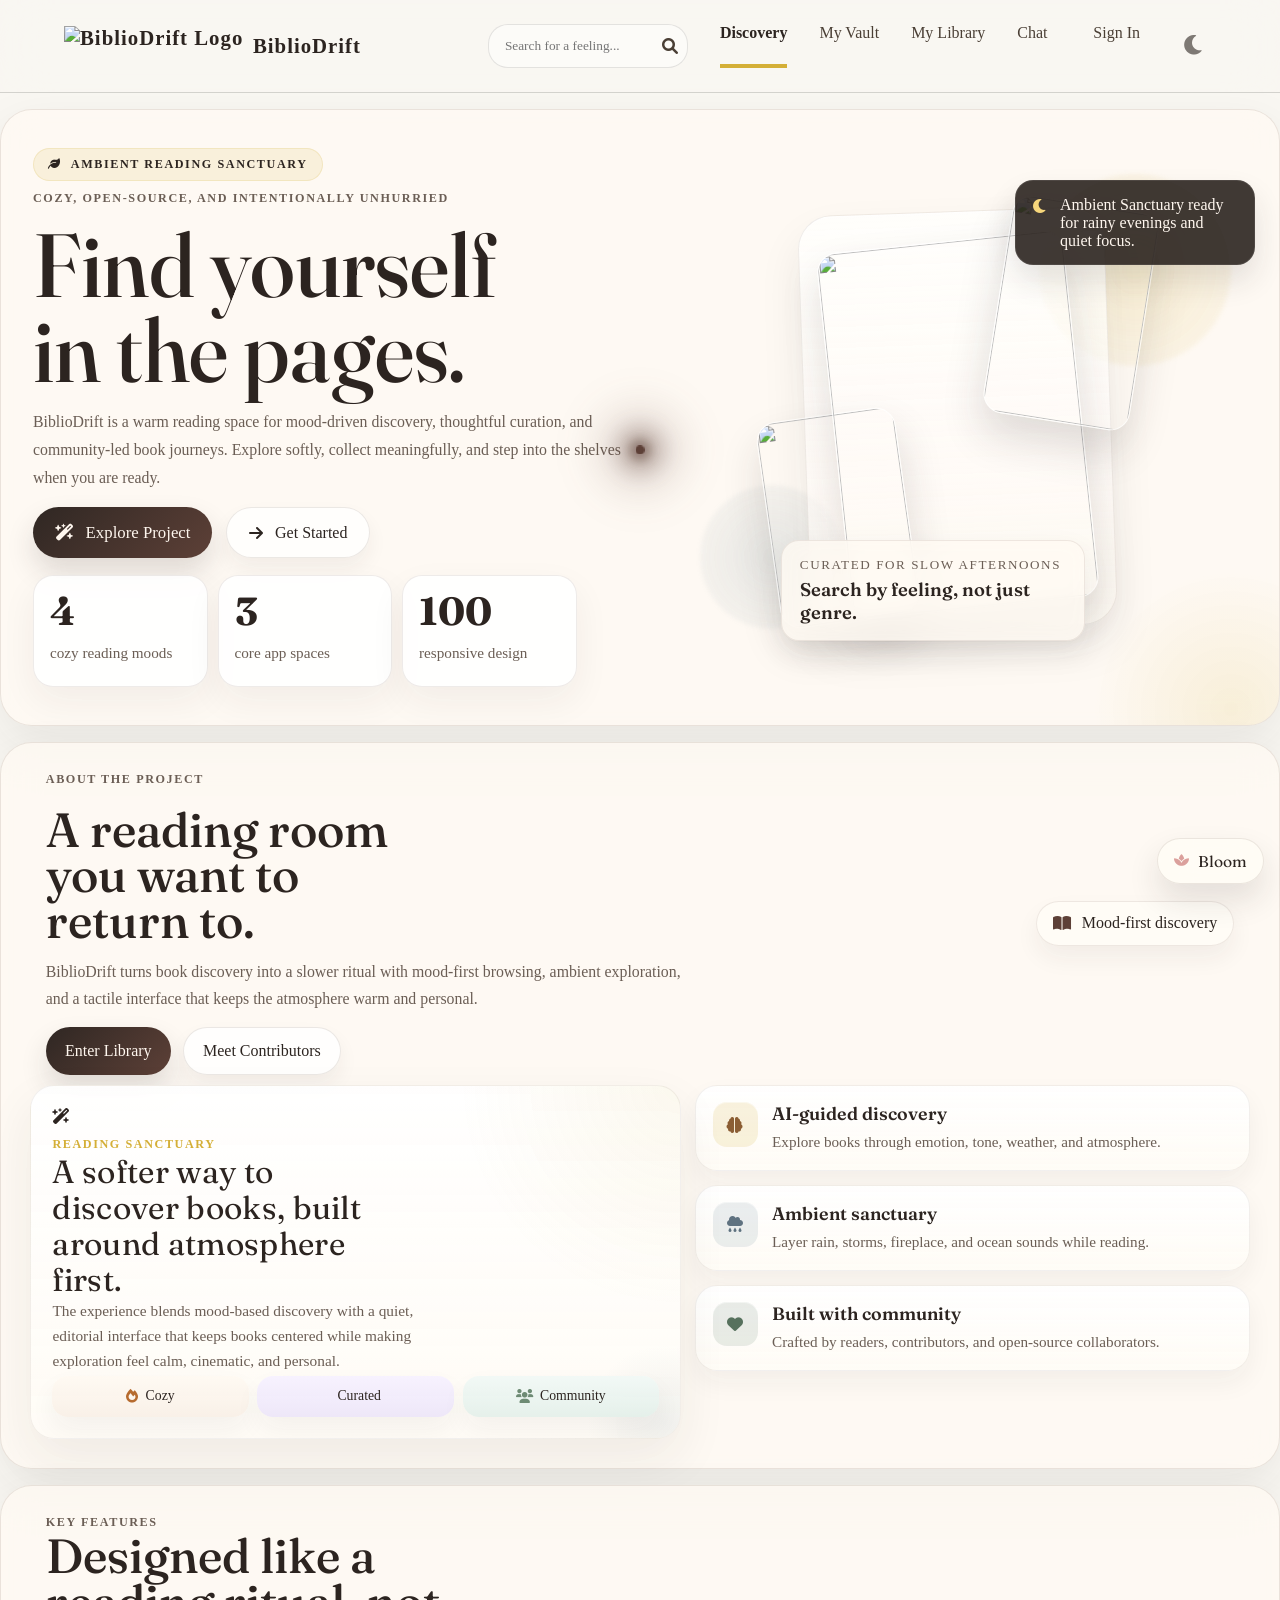
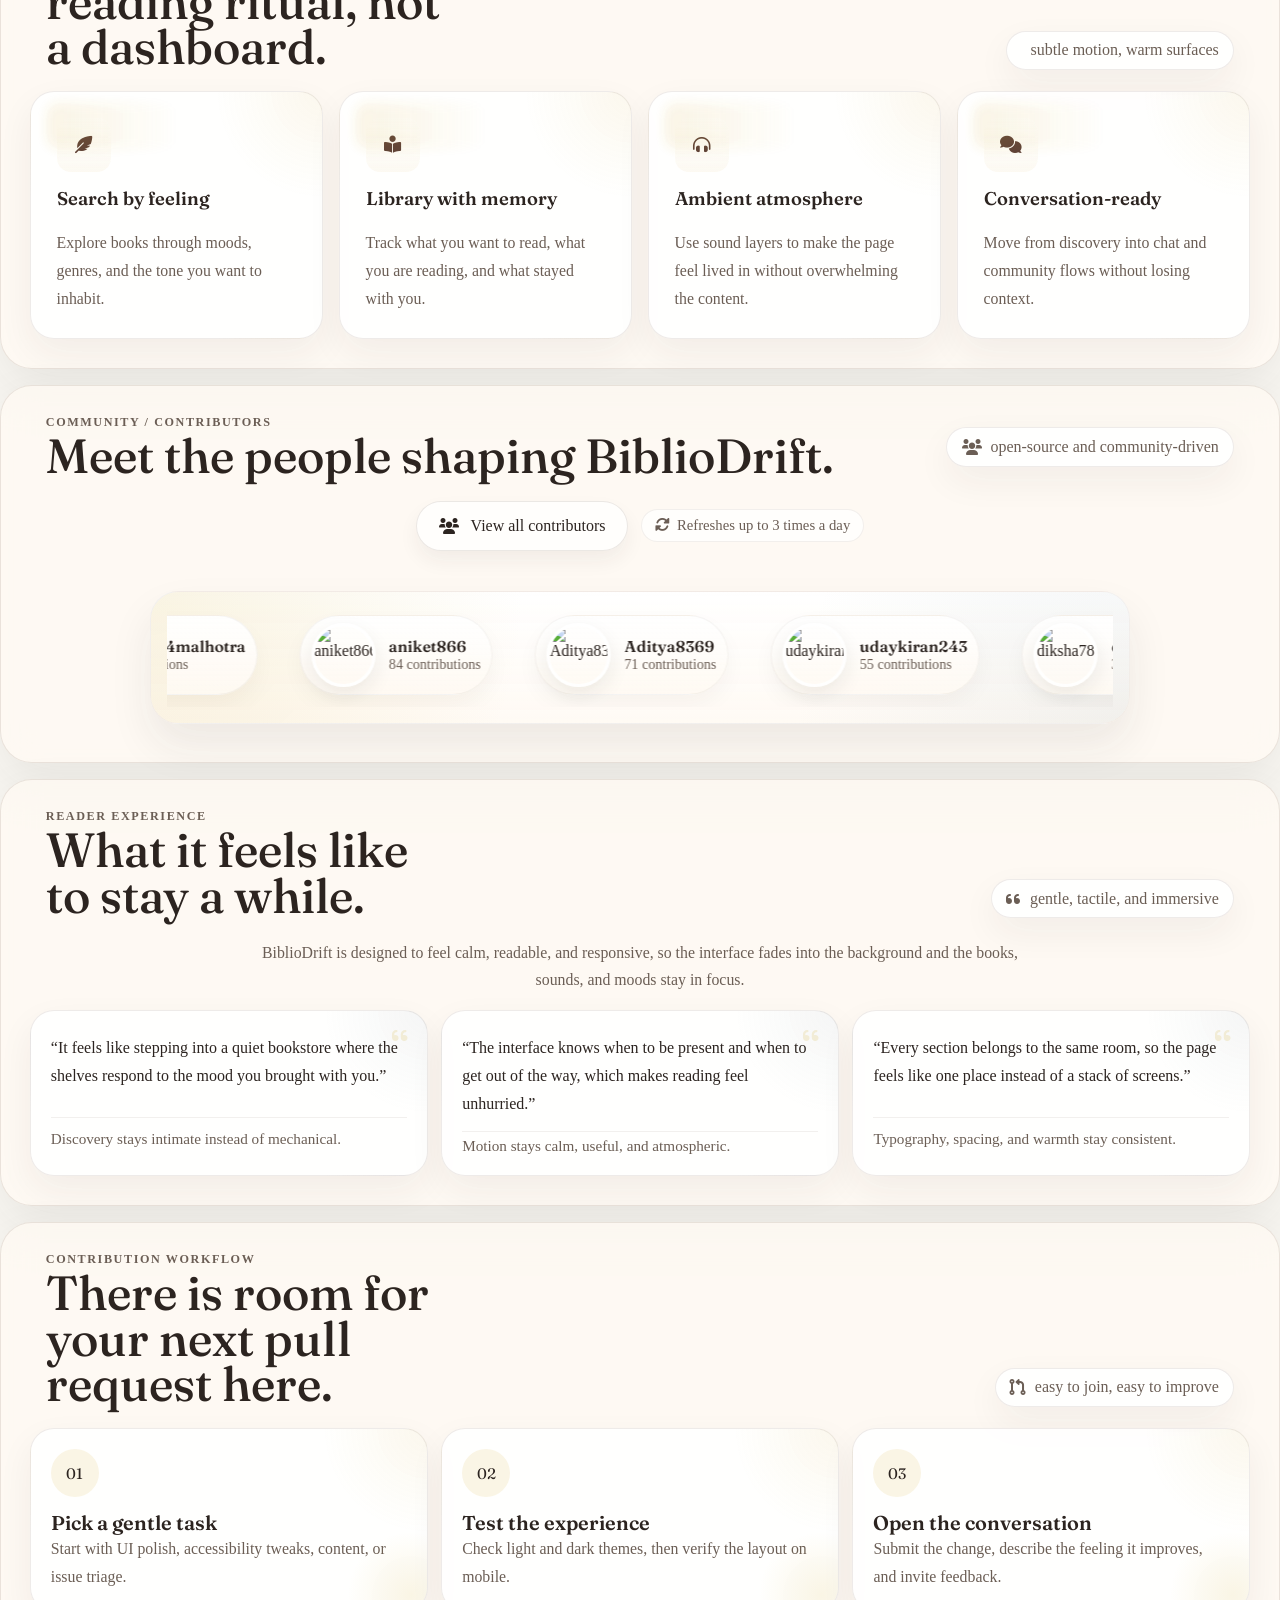
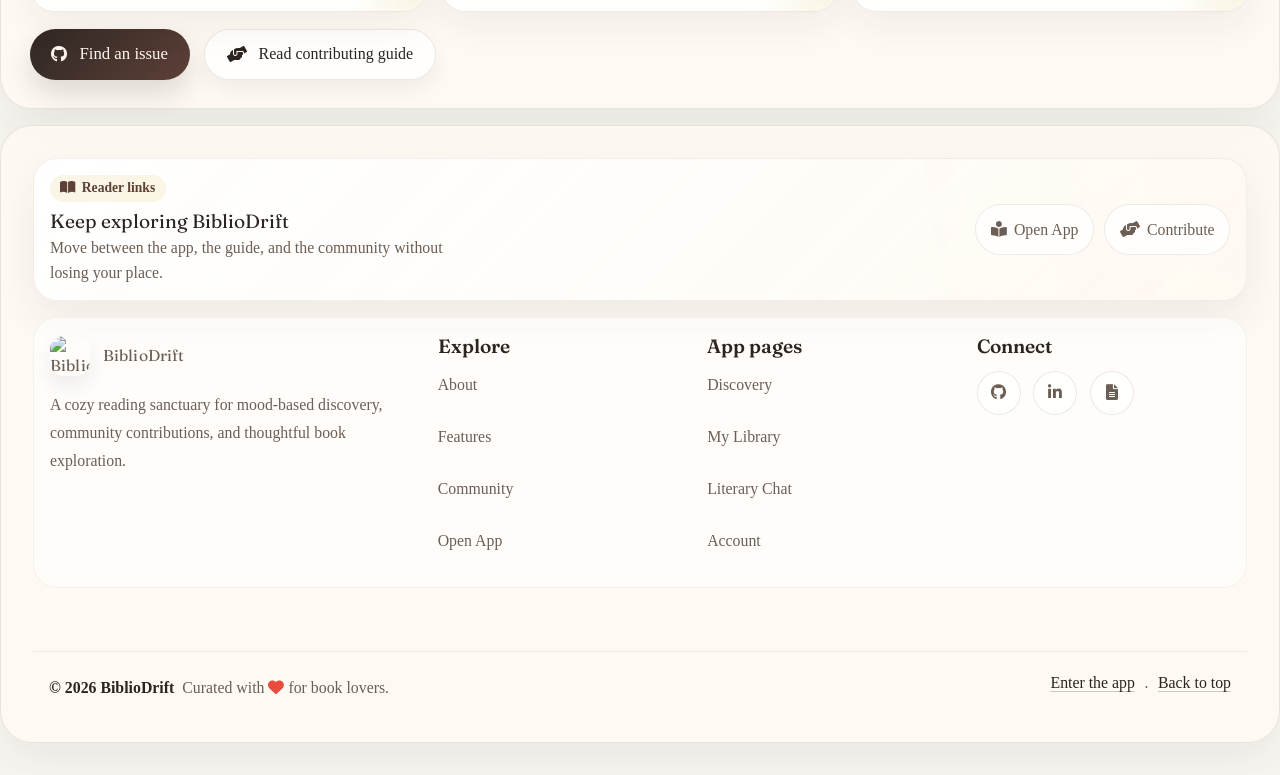
==== commit 7f58a8e5: "Merge remote-tracking branch 'upstream/main' into Signin-signupfix" ====
--- a/frontend/pages/index.html
+++ b/frontend/pages/index.html
@@ -1919,30 +1919,44 @@
     </style>
 </head>
 
-<body class="landing-page">
-    <div id="sc-glow-outer"></div>
-    <div id="sc-glow-mid"></div>
-    <div id="sc-glow-inner"></div>
-    <div id="sc-dot"></div>
-    <div class="landing-shell">
-        <header class="landing-header">
-            <a class="landing-brand" href="index.html" aria-label="BiblioDrift home">
-                <img src="../assets/images/biblioDrift_favicon.png" alt="BiblioDrift logo" />
-                <span>BiblioDrift</span>
-            </a>
-            <nav class="landing-nav" aria-label="Landing sections">
-                <a href="#about-project">About</a>
-                <a href="#key-features">Features</a>
-                <a href="#community">Community</a>
-                <a href="#contribute">Contribute</a>
-            </nav>
-            <div class="landing-header-actions">
-                <button id="themeToggle" class="landing-icon-btn" aria-label="Toggle dark mode">
-                    <i class="fa-solid fa-moon"></i>
-                </button>
-                <a class="btn-ghost app-link" href="app.html"><i class="fa-solid fa-door-open"></i> Open App</a>
-            </div>
-        </header>
+<body>
+    <header>
+    <a href="index.html" class="logo">
+      <img style="height: 40px" src="../assets/images/biblioDrift_favicon.png" alt="BiblioDrift Logo"> BiblioDrift
+    </a>
+    <div class="header-controls">
+      <div class="search-bar">
+        <input type="text" id="searchInput" class="search-input" placeholder="Search for a feeling...">
+        <i class="fa-solid fa-search search-icon" id="searchIcon"></i>
+      </div>
+      <nav class="nav-links">
+        <div class="tooltip">
+          <a href="index.html" class="active">Discovery</a>
+          <span class="tooltip-text"><i class="fa-solid fa-wand-magic-sparkles"></i> Explore books</span>
+        </div>
+        <div class="tooltip">
+          <a href="vault.html" >My Vault</a>
+          <span class="tooltip-text"><i class="fa-solid fa-vault"></i> My Vault</span>
+        </div>
+        <div class="tooltip">
+          <a href="library.html" >My Library</a>
+          <span class="tooltip-text"><i class="fa-solid fa-book"></i> My Library</span>
+        </div>
+        <div class="tooltip">
+          <a href="chat.html" >Chat</a>
+          <span class="tooltip-text"><i class="fa-solid fa-comments"></i> Chat</span>
+        </div>
+        <!-- DYNAMIC AUTH LINK -->
+        <div class="tooltip">
+          <a href="auth.html" id="navAuthLink" >Sign In</a>
+          <span class="tooltip-text" id="navAuthTooltip"><i class="fa-solid fa-key"></i> Access account</span>
+        </div>
+      </nav>
+      <button id="themeToggle" class="btn-icon" title="Toggle Theme">
+        <i class="fa-solid fa-moon"></i>
+      </button>
+    </div>
+  </header>
 
         <main class="landing-main">
             <section class="landing-hero reveal is-visible" id="top">
--- a/frontend/css/style.css
+++ b/frontend/css/style.css
@@ -38,6 +38,12 @@
 
     --book-thick: 40px;
 
+    --constellation-book: #facc15;
+    --constellation-mood: #8b5cf6;
+    --constellation-genre: #10b981;
+    --constellation-author: #3b82f6;
+    --constellation-shelf: #f97316;
+
     /* New Brand/UI Variables */
     --border-radius-soft: 12px;
     --shadow-hover: 0 15px 35px rgba(0, 0, 0, 0.15);
@@ -971,12 +977,307 @@
 /* --- Constellation View --- */
 .constellation-container {
     width: 100%;
+    height: 800px; /* Fixed height for stability */
     min-height: 600px;
     margin-top: 2rem;
     position: relative;
-    border-radius: 12px;
+    border-radius: 24px;
     overflow: hidden;
-    animation: fadeIn 0.5s ease;
+    background: 
+        radial-gradient(circle at 50% 0%, rgba(30, 41, 59, 0.7), transparent),
+        linear-gradient(to bottom, #020617, #0f172a);
+    border: 1px solid rgba(255, 255, 255, 0.1);
+    box-shadow: 0 25px 50px -12px rgba(0, 0, 0, 0.5);
+    transition: opacity 0.4s ease, transform 0.4s ease;
+    display: flex;
+    flex-direction: column;
+}
+
+.constellation-container.hidden {
+    display: none !important;
+}
+
+#constellation-svg {
+    flex: 1;
+    width: 100%;
+    height: 100%;
+    display: block;
+    cursor: grab;
+    will-change: transform;
+    background: transparent;
+}
+
+.constellation-container:fullscreen {
+    width: 100vw;
+    height: 100vh;
+    border-radius: 0;
+    margin: 0;
+}
+
+.constellation-container:fullscreen #constellation-svg {
+    height: 100vh;
+    width: 100vw;
+}
+
+/* Node Styling */
+.constellation-node {
+    outline: none;
+    transition: transform 0.3s cubic-bezier(0.34, 1.56, 0.64, 1);
+}
+
+.node-core {
+    stroke: rgba(255, 255, 255, 0.8);
+    stroke-width: 2;
+    transition: all 0.3s ease;
+}
+
+.constellation-node:hover .node-core {
+    stroke-width: 4;
+    filter: brightness(1.3) drop-shadow(0 0 12px currentColor);
+}
+
+/* Related Books in Modal */
+.related-books-box {
+    background: rgba(255, 255, 255, 0.03);
+    border: 1px solid rgba(255, 255, 255, 0.08);
+    border-radius: 16px;
+    padding: 1.2rem;
+    margin-bottom: 1.5rem;
+    transition: all 0.3s ease;
+}
+
+.related-header {
+    display: flex;
+    align-items: center;
+    gap: 8px;
+    margin-bottom: 1rem;
+    color: var(--accent-gold);
+    font-size: 0.95rem;
+    font-weight: 600;
+}
+
+.related-books-container {
+    display: flex;
+    gap: 12px;
+    overflow-x: auto;
+    padding-bottom: 12px;
+    scrollbar-width: thin;
+    scrollbar-color: rgba(255, 255, 255, 0.1) transparent;
+}
+
+.related-books-container::-webkit-scrollbar {
+    height: 4px;
+}
+
+.related-books-container::-webkit-scrollbar-thumb {
+    background: rgba(255, 255, 255, 0.1);
+    border-radius: 4px;
+}
+
+.related-book-item {
+    flex: 0 0 90px;
+    cursor: pointer;
+    transition: all 0.3s cubic-bezier(0.4, 0, 0.2, 1);
+    text-decoration: none;
+}
+
+.related-book-item:hover {
+    transform: translateY(-4px) scale(1.05);
+}
+
+.related-book-item img {
+    width: 100%;
+    aspect-ratio: 2/3;
+    object-fit: cover;
+    border-radius: 6px;
+    box-shadow: 0 4px 12px rgba(0, 0, 0, 0.3);
+    border: 1px solid rgba(255, 255, 255, 0.1);
+}
+
+.related-book-title {
+    font-size: 0.7rem;
+    color: #e2e8f0;
+    margin-top: 6px;
+    display: -webkit-box;
+    -webkit-line-clamp: 2;
+    -webkit-box-orient: vertical;
+    overflow: hidden;
+    line-height: 1.2;
+    font-weight: 500;
+}
+
+.constellation-node.active .node-core {
+    stroke: #fff;
+    stroke-width: 5;
+    filter: brightness(1.5) drop-shadow(0 0 20px currentColor);
+}
+
+.constellation-node.dimmed {
+    opacity: 0.2;
+    filter: grayscale(0.8);
+}
+
+.constellation-node text {
+    font-family: 'Inter', 'Segoe UI', sans-serif;
+    letter-spacing: 0.5px;
+    pointer-events: none;
+    user-select: none;
+    transition: all 0.3s ease;
+    opacity: 0.9;
+}
+
+.constellation-node.dimmed text {
+    opacity: 0;
+}
+
+/* Link Styling */
+.constellation-link {
+    stroke-opacity: 0.15;
+    stroke-linecap: round;
+    transition: all 0.3s ease;
+}
+
+.constellation-link.highlighted {
+    stroke-opacity: 0.8;
+    stroke-width: 3px !important;
+}
+
+.constellation-link.dimmed {
+    stroke-opacity: 0.03;
+}
+
+/* Toolbar & Legend Overlay */
+.constellation-toolbar {
+    position: absolute;
+    top: 24px;
+    right: 24px;
+    display: flex;
+    gap: 12px;
+    z-index: 100;
+}
+
+.constellation-toolbar button {
+    background: rgba(15, 23, 42, 0.8);
+    border: 1px solid rgba(255, 255, 255, 0.1);
+    color: #e2e8f0;
+    padding: 10px 16px;
+    border-radius: 14px;
+    backdrop-filter: blur(12px);
+    cursor: pointer;
+    font-size: 14px;
+    font-weight: 500;
+    display: flex;
+    align-items: center;
+    gap: 8px;
+    transition: all 0.3s cubic-bezier(0.4, 0, 0.2, 1);
+}
+
+.constellation-toolbar button:hover {
+    background: rgba(30, 41, 59, 0.9);
+    border-color: var(--accent-gold);
+    color: #fff;
+    transform: translateY(-2px);
+    box-shadow: 0 10px 15px -3px rgba(0, 0, 0, 0.3);
+}
+
+.constellation-legend {
+    position: absolute;
+    left: 24px;
+    bottom: 24px;
+    padding: 20px;
+    background: rgba(15, 23, 42, 0.8);
+    border: 1px solid rgba(255, 255, 255, 0.1);
+    border-radius: 20px;
+    backdrop-filter: blur(12px);
+    z-index: 100;
+    color: #f1f5f9;
+}
+
+.legend-item {
+    display: flex;
+    align-items: center;
+    gap: 12px;
+    margin-bottom: 8px;
+    font-size: 13px;
+    font-weight: 500;
+}
+
+.legend-item:last-child {
+    margin-bottom: 0;
+}
+
+.legend-dot {
+    width: 12px;
+    height: 12px;
+    border-radius: 50%;
+    box-shadow: 0 0 10px currentColor;
+    border: 2px solid rgba(255, 255, 255, 0.4);
+}
+
+.book-node { color: #facc15; }
+.mood-node { color: #8b5cf6; }
+.genre-node { color: #10b981; }
+.author-node { color: #3b82f6; }
+.shelf-node { color: #f97316; }
+
+/* Empty State */
+#constellation-empty-state {
+    position: absolute;
+    inset: 0;
+    display: flex;
+    flex-direction: column;
+    align-items: center;
+    justify-content: center;
+    background: rgba(2, 6, 23, 0.8);
+    backdrop-filter: blur(8px);
+    z-index: 150;
+    color: #94a3b8;
+    text-align: center;
+    padding: 40px;
+}
+
+#constellation-empty-state i {
+    font-size: 48px;
+    color: var(--accent-gold);
+    margin-bottom: 20px;
+    opacity: 0.8;
+}
+
+#constellation-empty-state h2 {
+    color: #f1f5f9;
+    font-size: 24px;
+    margin-bottom: 12px;
+}
+
+@media (max-width: 768px) {
+    .constellation-container {
+        min-height: 600px;
+    }
+    .constellation-toolbar {
+        top: 16px;
+        right: 16px;
+        gap: 8px;
+    }
+    .constellation-toolbar button {
+        padding: 8px 12px;
+        font-size: 12px;
+    }
+    .constellation-legend {
+        left: 16px;
+        bottom: 16px;
+        padding: 12px;
+    }
+}
+
+
+.constellation-container:fullscreen {
+    width: 100vw;
+    height: 100vh;
+    border-radius: 0;
+}
+
+.constellation-container:fullscreen #constellation-svg {
+    height: 100vh;
 }
 
 .view-toggles button {
@@ -6810,4 +7111,392 @@
     border-color: var(--text-main);
 }
 
-
+/* ── No-results empty state ── */
+#no-results-state {
+  justify-content: center;
+  align-items: center;
+  padding: 3rem 1.5rem;
+}
+.no-results-inner {
+  text-align: center;
+  max-width: 480px;
+  width: 100%;
+  background: rgba(255, 255, 255, 0.04);
+  border: 1px solid rgba(255, 255, 255, 0.1);
+  border-radius: 1.5rem;
+  padding: 2.75rem 2rem;
+}
+.no-results-icon-wrap {
+  width: 64px;
+  height: 64px;
+  border-radius: 50%;
+  background: rgba(255, 255, 255, 0.06);
+  border: 1px solid rgba(255, 255, 255, 0.1);
+  display: flex;
+  align-items: center;
+  justify-content: center;
+  margin: 0 auto 1.25rem;
+  font-size: 1.75rem;
+}
+.no-results-title {
+  font-family: 'Playfair Display', Georgia, serif;
+  font-size: 1.25rem;
+  font-weight: 600;
+  color: var(--text-main, #f0ece3);
+  margin: 0 0 0.5rem;
+}
+.no-results-subtitle {
+  font-size: 0.875rem;
+  color: var(--text-muted, #a89f91);
+  margin: 0 0 0.5rem;
+  line-height: 1.6;
+}
+.no-results-label {
+  font-size: 0.7rem;
+  text-transform: uppercase;
+  letter-spacing: 0.08em;
+  color: var(--text-muted, #a89f91);
+  margin: 0 0 0.75rem;
+}
+.no-results-tags {
+  display: flex;
+  flex-wrap: wrap;
+  gap: 0.5rem;
+  justify-content: center;
+}
+.mood-suggestion-tag {
+  background: rgba(255, 255, 255, 0.06);
+  border: 1px solid rgb(0, 0, 0);
+  color: var(--text-main, #2810b1ce);
+  border-radius: 20rem;
+  padding: 0.4rem 1rem;
+  font-size: 0.95rem;
+  font-family: inherit;
+  cursor: pointer;
+  transition: background 0.15s ease, transform 0.15s ease, border-color 0.15s ease;
+}
+.mood-suggestion-tag:hover {
+  background: rgba(255, 255, 255, 0.13);
+  border-color: rgba(255, 255, 255, 0.25);
+  transform: translateY(-2px);
+}
+
+
+/* ============================================================ */
+/* IN-APP BOOK PREVIEW MODAL (Google Books Embedded Viewer)    */
+/* ============================================================ */
+
+/* Backdrop overlay â€” hidden by default, shown via .active */
+dialog.book-preview-modal {
+    display: none;
+    padding: 0;
+    border: none;
+    background: transparent;
+    margin: auto;
+    overflow: visible;
+}
+
+dialog.book-preview-modal[open] {
+    display: flex;
+    align-items: center;
+    justify-content: center;
+}
+
+dialog.book-preview-modal::backdrop {
+    background: rgba(0, 0, 0, 0.78);
+    backdrop-filter: blur(6px);
+    -webkit-backdrop-filter: blur(6px);
+}
+
+/* Inner panel */
+.preview-modal-inner {
+    background: var(--bg-color);
+    border-radius: 20px;
+    width: min(92vw, 960px);
+    height: min(90vh, 780px);
+    display: flex;
+    flex-direction: column;
+    overflow: hidden;
+    box-shadow:
+        0 32px 80px rgba(0, 0, 0, 0.5),
+        0 8px 24px rgba(0, 0, 0, 0.3);
+    border: 1px solid var(--glass-border);
+    position: relative;
+    animation: previewModalIn 0.3s cubic-bezier(0.23, 1, 0.32, 1);
+}
+
+@keyframes previewModalIn {
+    from { opacity: 0; transform: scale(0.94) translateY(16px); }
+    to   { opacity: 1; transform: scale(1)    translateY(0);    }
+}
+
+/* Header */
+.preview-modal-header {
+    display: flex;
+    align-items: center;
+    justify-content: space-between;
+    padding: 1rem 1.5rem;
+    border-bottom: 1px solid var(--glass-border);
+    background: var(--header-bg);
+    flex-shrink: 0;
+    gap: 1rem;
+}
+
+.preview-modal-title-wrap {
+    display: flex;
+    align-items: center;
+    gap: 0.6rem;
+    min-width: 0;
+    flex: 1;
+}
+
+.preview-header-icon {
+    color: var(--accent-gold);
+    font-size: 1.1rem;
+    flex-shrink: 0;
+}
+
+.preview-modal-title {
+    font-family: 'Playfair Display', serif;
+    font-size: 1.1rem;
+    font-weight: 600;
+    color: var(--text-main);
+    white-space: nowrap;
+    overflow: hidden;
+    text-overflow: ellipsis;
+}
+
+.preview-powered-by {
+    font-size: 0.72rem;
+    color: var(--text-muted);
+    white-space: nowrap;
+    flex-shrink: 0;
+    padding: 2px 8px;
+    background: var(--glass-bg);
+    border: 1px solid var(--glass-border);
+    border-radius: 10px;
+}
+
+.preview-close-btn {
+    width: 36px;
+    height: 36px;
+    border-radius: 50%;
+    border: 1px solid var(--glass-border);
+    background: var(--glass-bg);
+    color: var(--text-muted);
+    cursor: pointer;
+    display: flex;
+    align-items: center;
+    justify-content: center;
+    font-size: 1rem;
+    flex-shrink: 0;
+    transition: all 0.2s ease;
+    position: relative;
+    z-index: 10;
+}
+
+.preview-close-btn:hover {
+    background: var(--accent-gold);
+    color: #2c2420;
+    border-color: var(--accent-gold);
+    transform: rotate(90deg);
+}
+
+/* Body */
+.preview-modal-body {
+    flex: 1;
+    position: relative;
+    overflow: hidden;
+    background: #f5f5f5;
+    min-height: 0;
+}
+
+[data-theme="night"] .preview-modal-body {
+    background: #1a1614;
+}
+
+/* Loading state */
+.preview-loading {
+    position: absolute;
+    inset: 0;
+    display: flex;
+    flex-direction: column;
+    align-items: center;
+    justify-content: center;
+    gap: 1.2rem;
+    background: var(--bg-color);
+    z-index: 2;
+}
+
+.preview-loading p {
+    color: var(--text-muted);
+    font-family: 'Georgia', serif;
+    font-style: italic;
+    font-size: 1rem;
+}
+
+.preview-loading-spinner {
+    width: 44px;
+    height: 44px;
+    border: 3px solid var(--glass-border);
+    border-top-color: var(--accent-gold);
+    border-radius: 50%;
+    animation: previewSpin 0.8s linear infinite;
+}
+
+@keyframes previewSpin {
+    to { transform: rotate(360deg); }
+}
+
+/* Viewer container â€” Google injects its iframe here */
+.preview-viewer-container {
+    width: 100%;
+    height: 100%;
+    position: absolute;
+    inset: 0;
+}
+
+.preview-viewer-container iframe {
+    width: 100% !important;
+    height: 100% !important;
+    border: none !important;
+    display: block !important;
+}
+
+/* Fallback state */
+.preview-fallback {
+    position: absolute;
+    inset: 0;
+    display: flex;
+    flex-direction: column;
+    align-items: center;
+    justify-content: center;
+    gap: 1rem;
+    padding: 2rem;
+    background: var(--bg-color);
+    text-align: center;
+    z-index: 2;
+}
+
+.preview-fallback-icon {
+    font-size: 3.5rem;
+    color: var(--accent-gold);
+    opacity: 0.6;
+    margin-bottom: 0.5rem;
+}
+
+.preview-fallback-title {
+    font-family: 'Playfair Display', serif;
+    font-size: 1.5rem;
+    color: var(--text-main);
+    margin: 0;
+}
+
+.preview-fallback-msg {
+    color: var(--text-muted);
+    font-size: 0.95rem;
+    line-height: 1.6;
+    max-width: 38ch;
+    margin: 0;
+}
+
+.preview-external-link {
+    display: inline-flex;
+    align-items: center;
+    gap: 0.5rem;
+    margin-top: 0.5rem;
+    padding: 0.65rem 1.4rem;
+    background: var(--accent-gold);
+    color: #2c2420;
+    border-radius: 24px;
+    font-family: 'Georgia', serif;
+    font-size: 0.9rem;
+    font-weight: 600;
+    text-decoration: none;
+    transition: all 0.25s ease;
+    box-shadow: 0 4px 12px rgba(212, 175, 55, 0.3);
+}
+
+.preview-external-link:hover {
+    background: #e6c44a;
+    transform: translateY(-2px);
+    box-shadow: 0 6px 18px rgba(212, 175, 55, 0.4);
+}
+
+/* Footer */
+.preview-modal-footer {
+    padding: 0.6rem 1.5rem;
+    border-top: 1px solid var(--glass-border);
+    background: var(--header-bg);
+    flex-shrink: 0;
+}
+
+.preview-disclaimer {
+    font-size: 0.75rem;
+    color: var(--text-muted);
+    display: flex;
+    align-items: center;
+    gap: 0.4rem;
+    margin: 0;
+}
+
+.preview-disclaimer i {
+    color: var(--accent-gold);
+    flex-shrink: 0;
+}
+
+/* Preview trigger button */
+.btn-preview {
+    display: inline-flex;
+    align-items: center;
+    gap: 0.5rem;
+    padding: 0.65rem 1.2rem;
+    background: transparent;
+    border: 1.5px solid var(--accent-gold);
+    color: var(--accent-gold);
+    border-radius: 24px;
+    font-family: 'Georgia', serif;
+    font-size: 0.9rem;
+    cursor: pointer;
+    transition: all 0.25s ease;
+    white-space: nowrap;
+}
+
+.btn-preview:hover {
+    background: var(--accent-gold);
+    color: #2c2420;
+    transform: translateY(-1px);
+    box-shadow: 0 4px 12px rgba(212, 175, 55, 0.3);
+}
+
+.btn-preview i {
+    font-size: 0.85rem;
+}
+
+/* Responsive */
+@media (max-width: 768px) {
+    .preview-modal-inner {
+        width: 100vw;
+        height: 100vh;
+        border-radius: 0;
+        border: none;
+    }
+
+    .preview-modal-header {
+        padding: 0.85rem 1rem;
+    }
+
+    .preview-powered-by {
+        display: none;
+    }
+
+    .preview-modal-footer {
+        padding: 0.5rem 1rem;
+    }
+}
+
+@media (max-width: 480px) {
+    .preview-modal-title {
+        font-size: 0.95rem;
+    }
+}
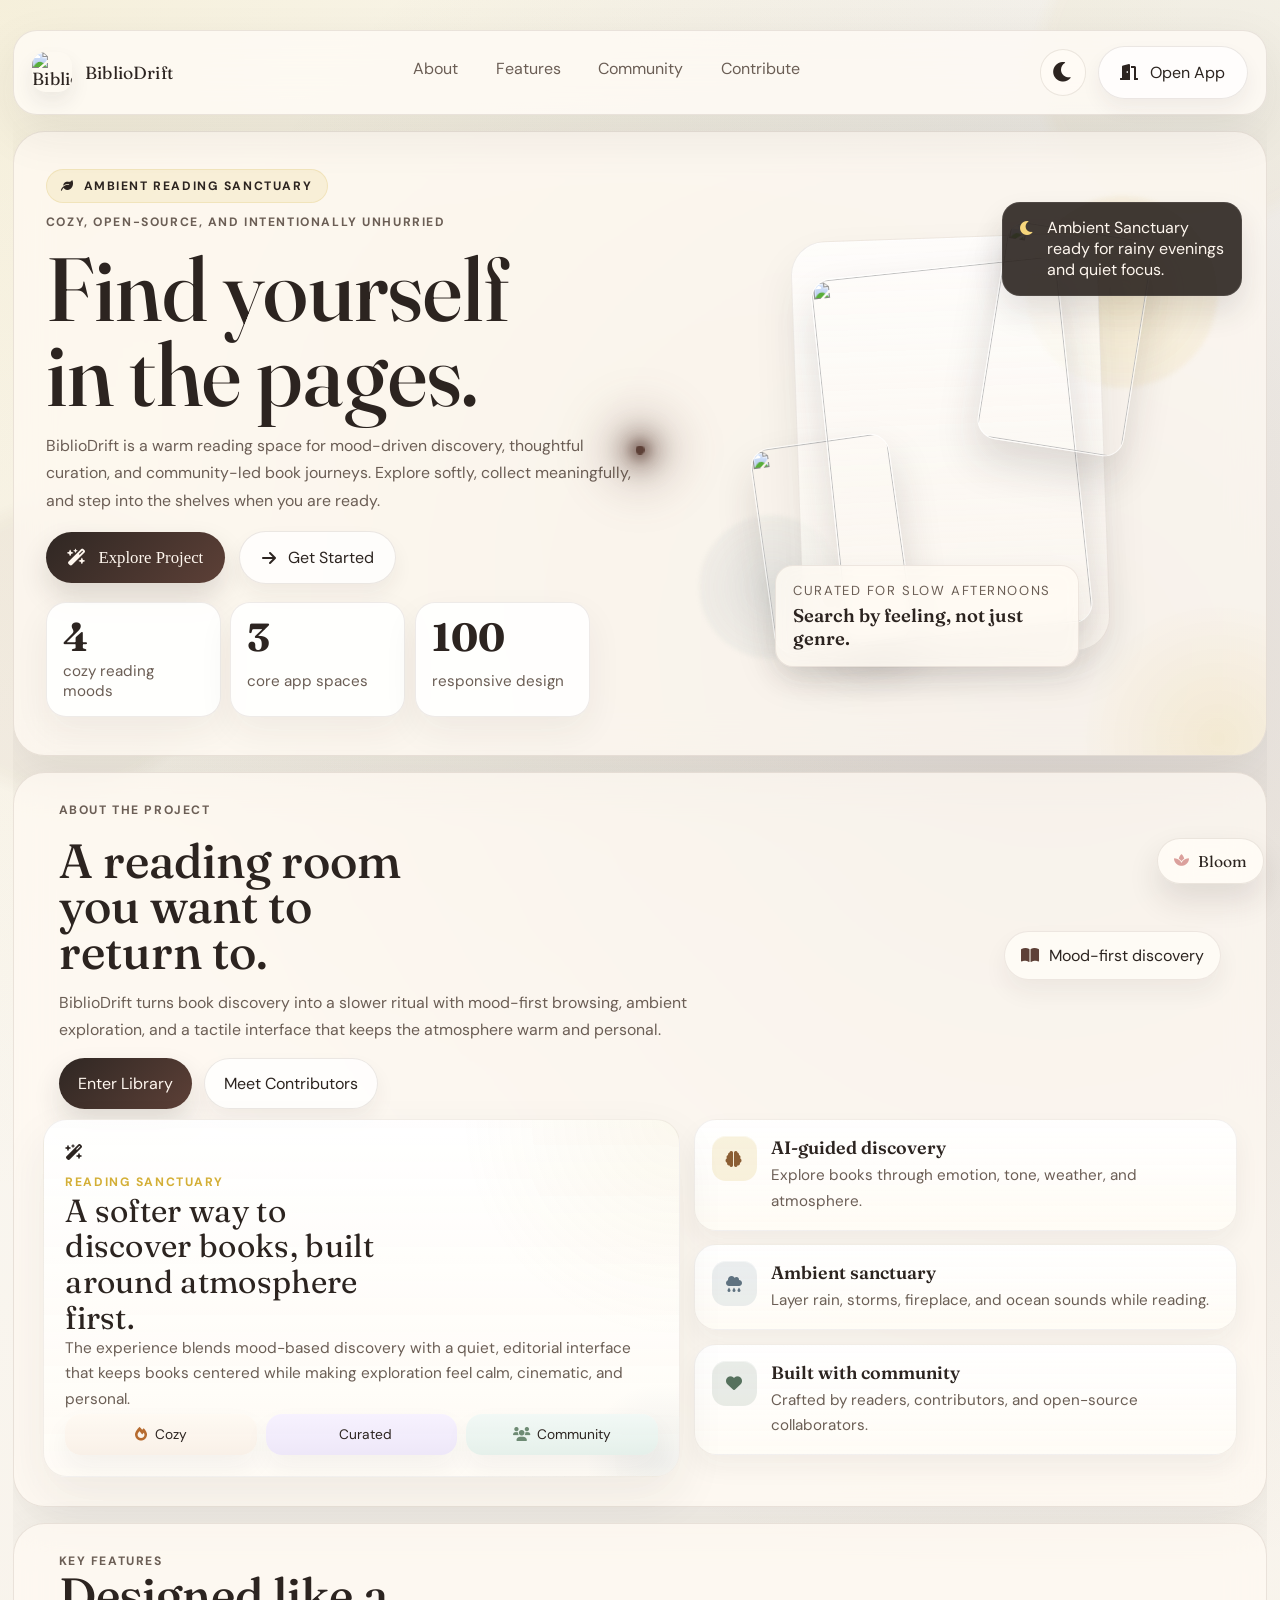
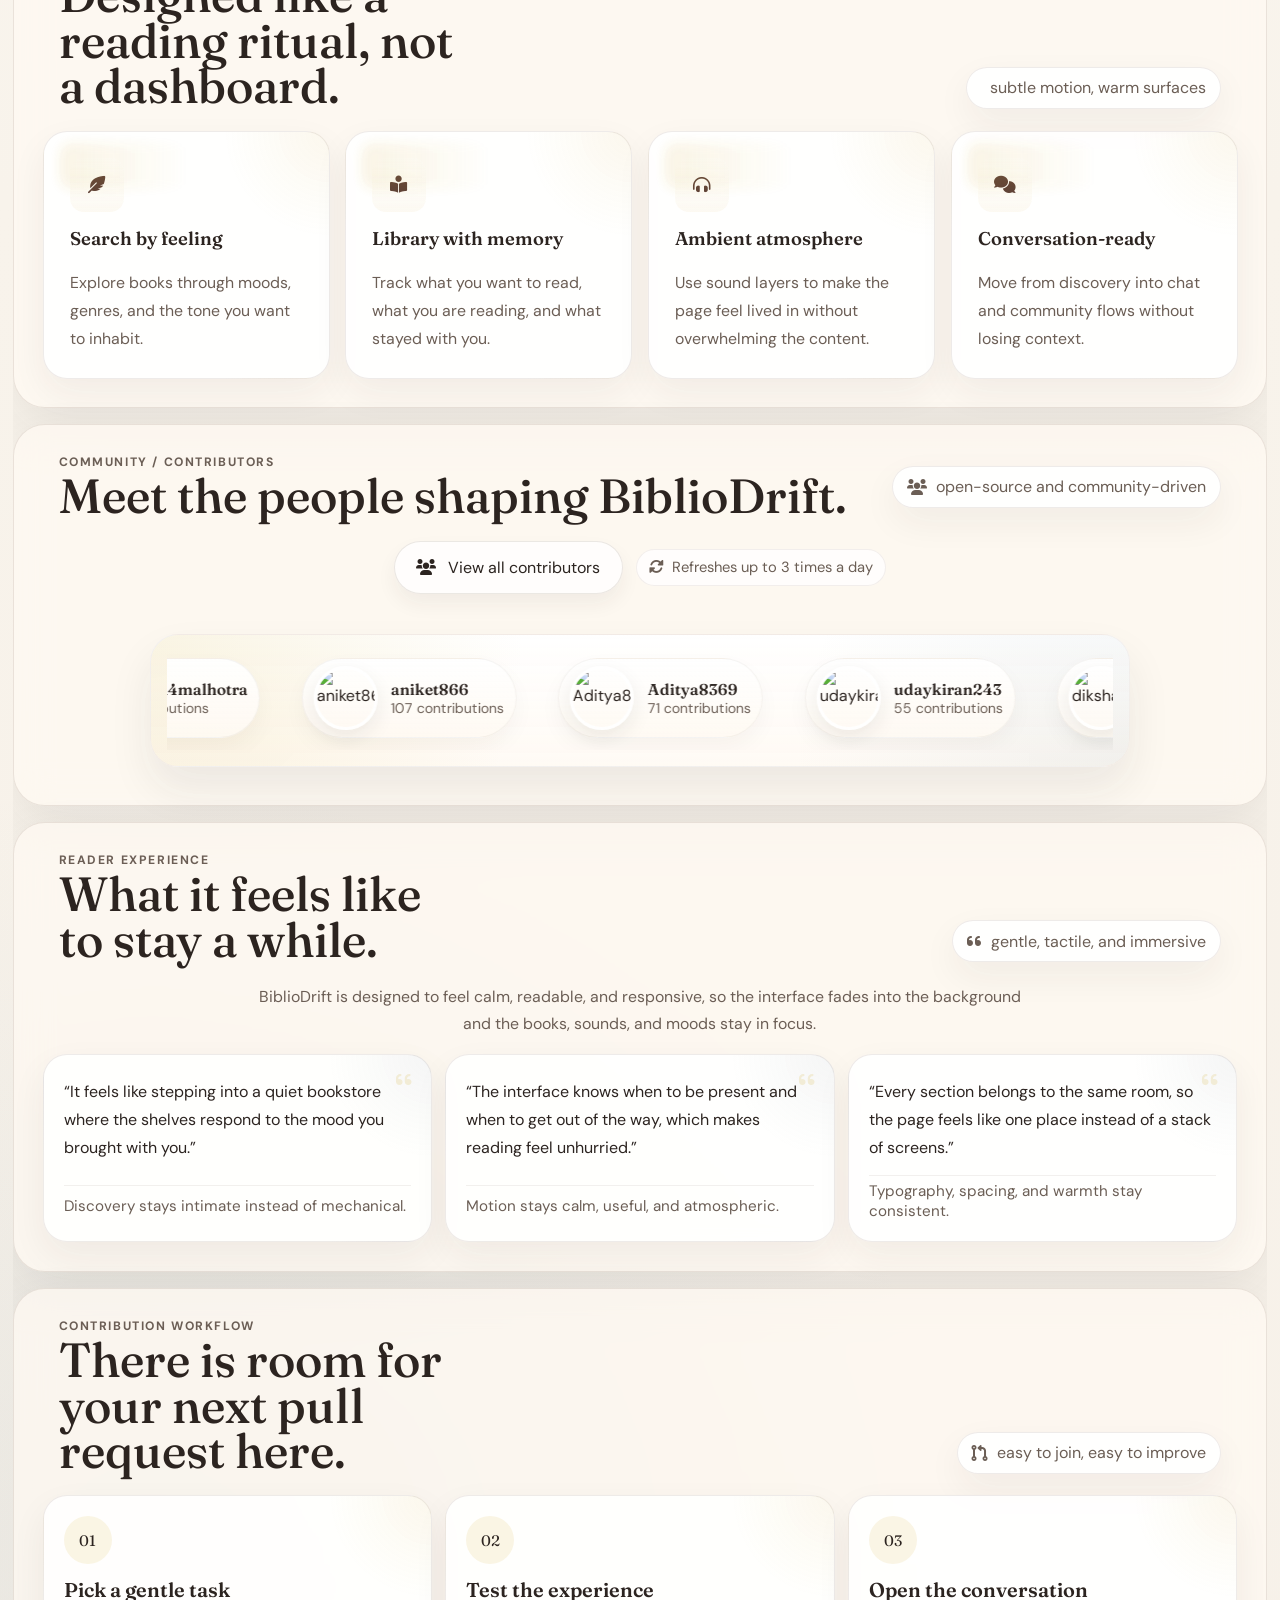
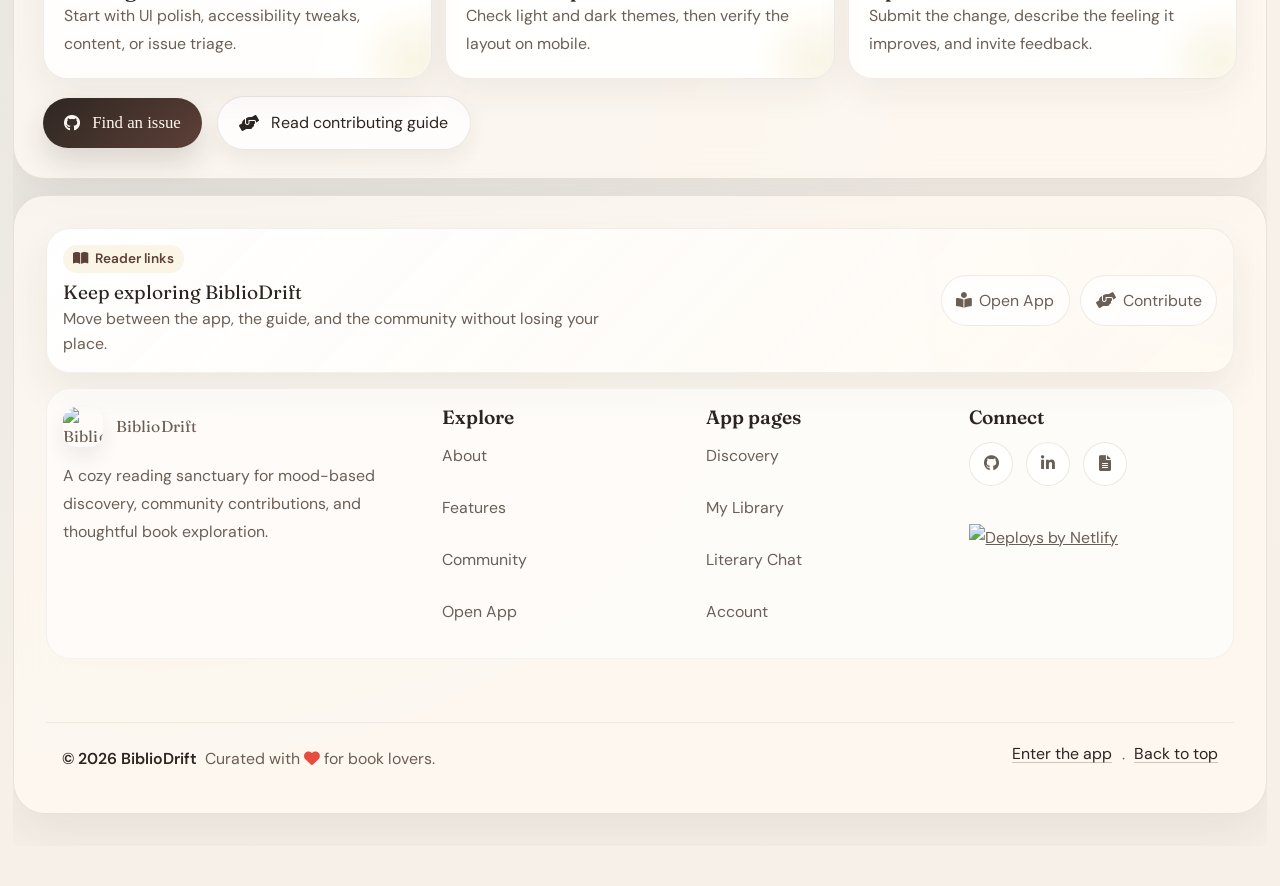
==== commit 84e428f3: "Merge branch 'main' into fix/google-oauth-404" ====
--- a/frontend/pages/index.html
+++ b/frontend/pages/index.html
@@ -1919,44 +1919,30 @@
     </style>
 </head>
 
-<body>
-    <header>
-    <a href="index.html" class="logo">
-      <img style="height: 40px" src="../assets/images/biblioDrift_favicon.png" alt="BiblioDrift Logo"> BiblioDrift
-    </a>
-    <div class="header-controls">
-      <div class="search-bar">
-        <input type="text" id="searchInput" class="search-input" placeholder="Search for a feeling...">
-        <i class="fa-solid fa-search search-icon" id="searchIcon"></i>
-      </div>
-      <nav class="nav-links">
-        <div class="tooltip">
-          <a href="index.html" class="active">Discovery</a>
-          <span class="tooltip-text"><i class="fa-solid fa-wand-magic-sparkles"></i> Explore books</span>
-        </div>
-        <div class="tooltip">
-          <a href="vault.html" >My Vault</a>
-          <span class="tooltip-text"><i class="fa-solid fa-vault"></i> My Vault</span>
-        </div>
-        <div class="tooltip">
-          <a href="library.html" >My Library</a>
-          <span class="tooltip-text"><i class="fa-solid fa-book"></i> My Library</span>
-        </div>
-        <div class="tooltip">
-          <a href="chat.html" >Chat</a>
-          <span class="tooltip-text"><i class="fa-solid fa-comments"></i> Chat</span>
-        </div>
-        <!-- DYNAMIC AUTH LINK -->
-        <div class="tooltip">
-          <a href="auth.html" id="navAuthLink" >Sign In</a>
-          <span class="tooltip-text" id="navAuthTooltip"><i class="fa-solid fa-key"></i> Access account</span>
-        </div>
-      </nav>
-      <button id="themeToggle" class="btn-icon" title="Toggle Theme">
-        <i class="fa-solid fa-moon"></i>
-      </button>
-    </div>
-  </header>
+<body class="landing-page">
+    <div id="sc-glow-outer"></div>
+    <div id="sc-glow-mid"></div>
+    <div id="sc-glow-inner"></div>
+    <div id="sc-dot"></div>
+    <div class="landing-shell">
+        <header class="landing-header">
+            <a class="landing-brand" href="index.html" aria-label="BiblioDrift home">
+                <img src="../assets/images/biblioDrift_favicon.png" alt="BiblioDrift logo" />
+                <span>BiblioDrift</span>
+            </a>
+            <nav class="landing-nav" aria-label="Landing sections">
+                <a href="#about-project">About</a>
+                <a href="#key-features">Features</a>
+                <a href="#community">Community</a>
+                <a href="#contribute">Contribute</a>
+            </nav>
+            <div class="landing-header-actions">
+                <button id="themeToggle" class="landing-icon-btn" aria-label="Toggle dark mode">
+                    <i class="fa-solid fa-moon"></i>
+                </button>
+                <a class="btn-ghost app-link" href="app.html"><i class="fa-solid fa-door-open"></i> Open App</a>
+            </div>
+        </header>
 
         <main class="landing-main">
             <section class="landing-hero reveal is-visible" id="top">
@@ -2049,7 +2035,7 @@
             </p>
 
             <div class="about-cta-row">
-                <a href="#library" class="primary-about-btn">
+                <a href="app.html" class="primary-about-btn">
                     Enter Library
                 </a>
 
@@ -2666,6 +2652,11 @@
                                 <a href="contributing.html" aria-label="Contributing guide"><i
                                     class="fa-solid fa-file-lines"></i></a>
                         </div>
+                        <div style="margin-top: 1.5rem;">
+                            <a href="https://www.netlify.com" target="_blank" rel="noopener noreferrer">
+                              <img src="https://www.netlify.com/assets/badges/netlify-badge-dark.svg" alt="Deploys by Netlify" />
+                            </a>
+                        </div>
                     </div>
                 </div>
                 <div class="footer-bottom">
--- a/frontend/css/style.css
+++ b/frontend/css/style.css
@@ -3619,6 +3619,7 @@
 /* --- Merge Conflict Resolution: Added styles from feat/issue-21-api-errors --- */
 /* Empty State and Error Handling */
 .empty-state {
+
     display: flex;
     flex-direction: column;
     align-items: center;
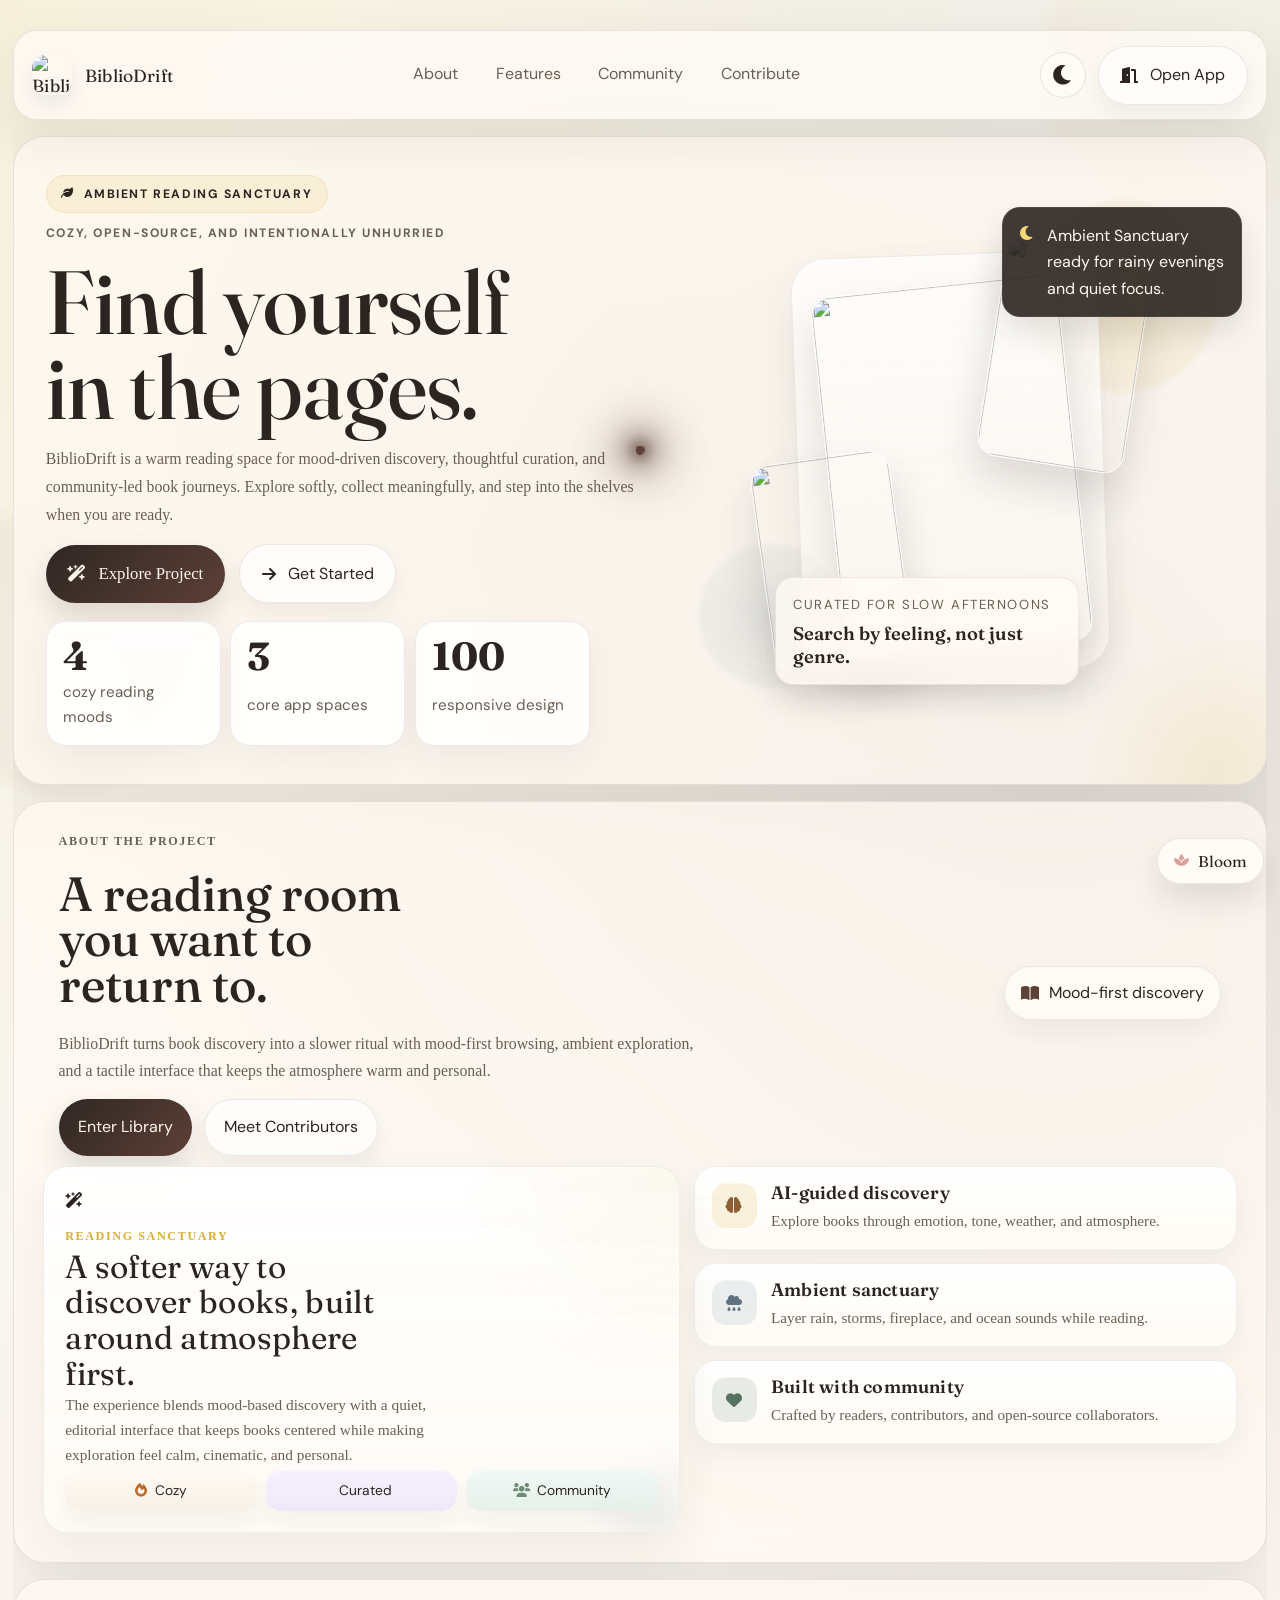
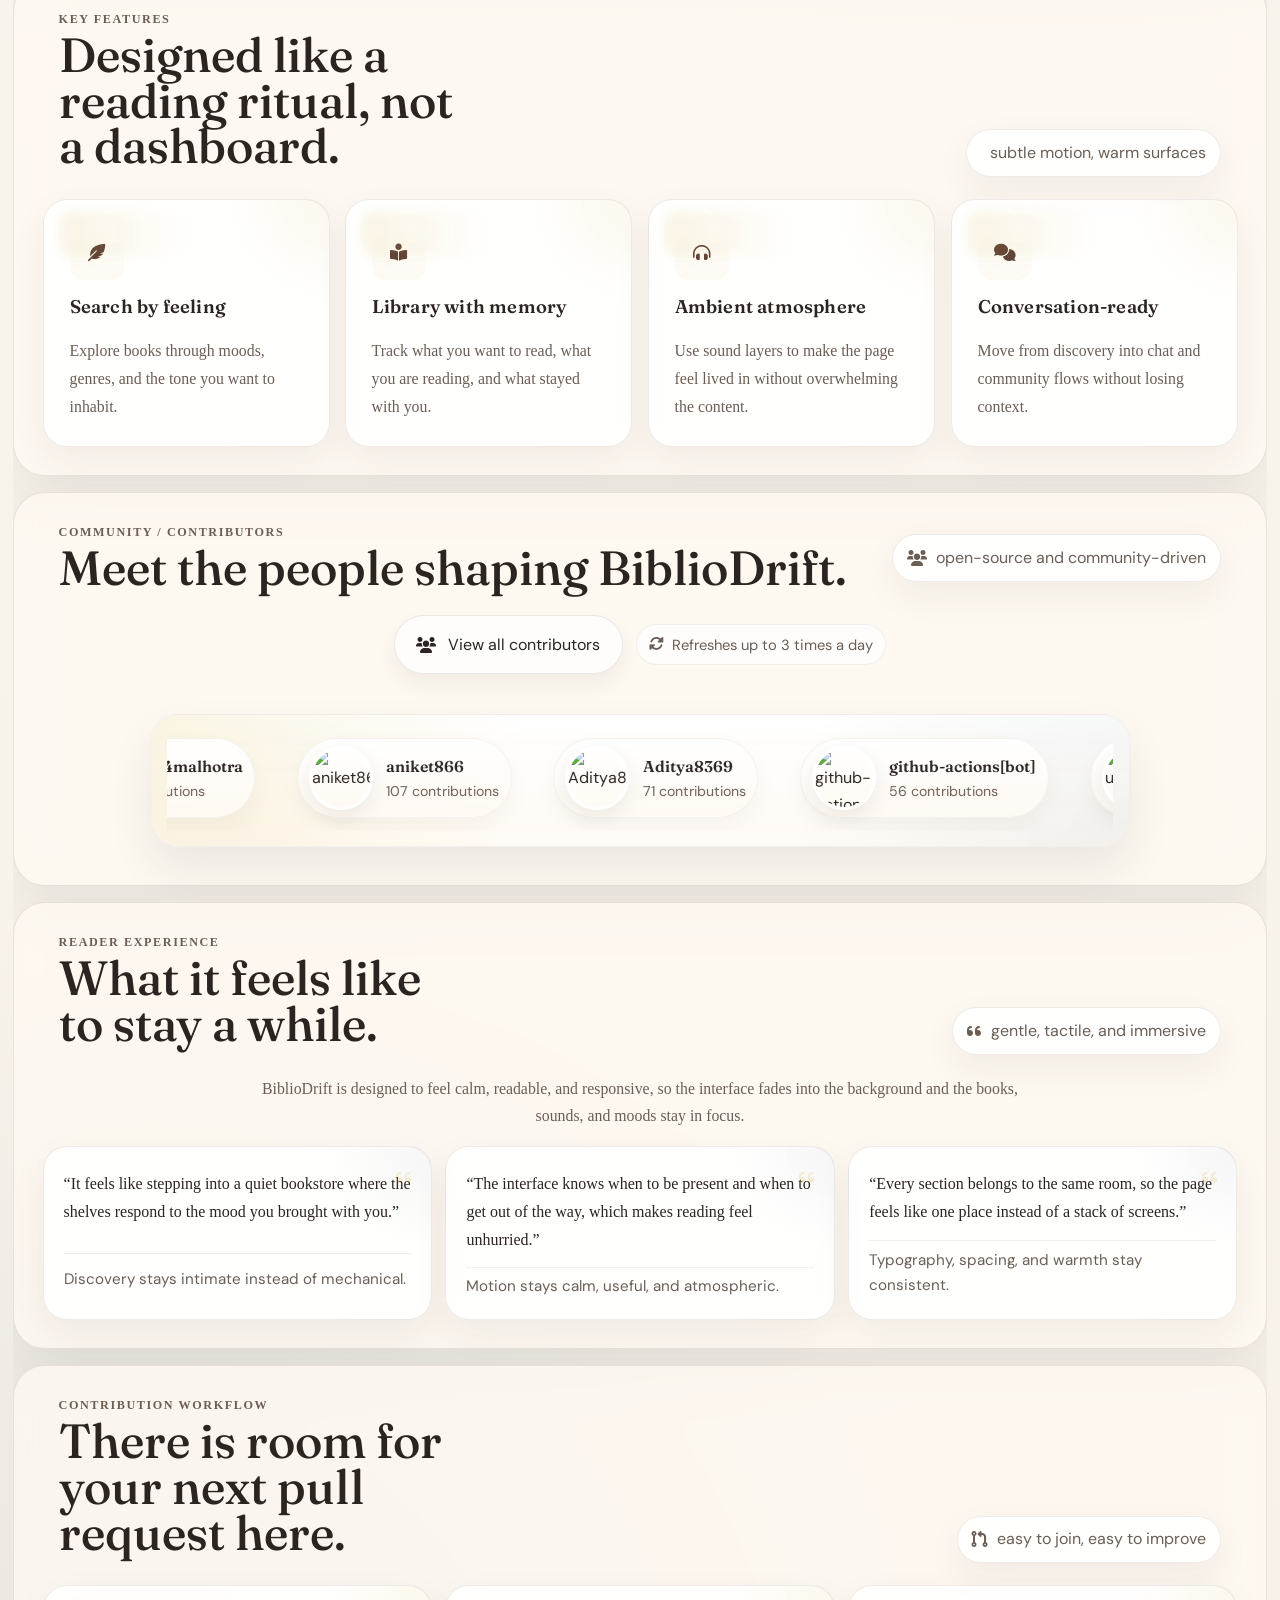
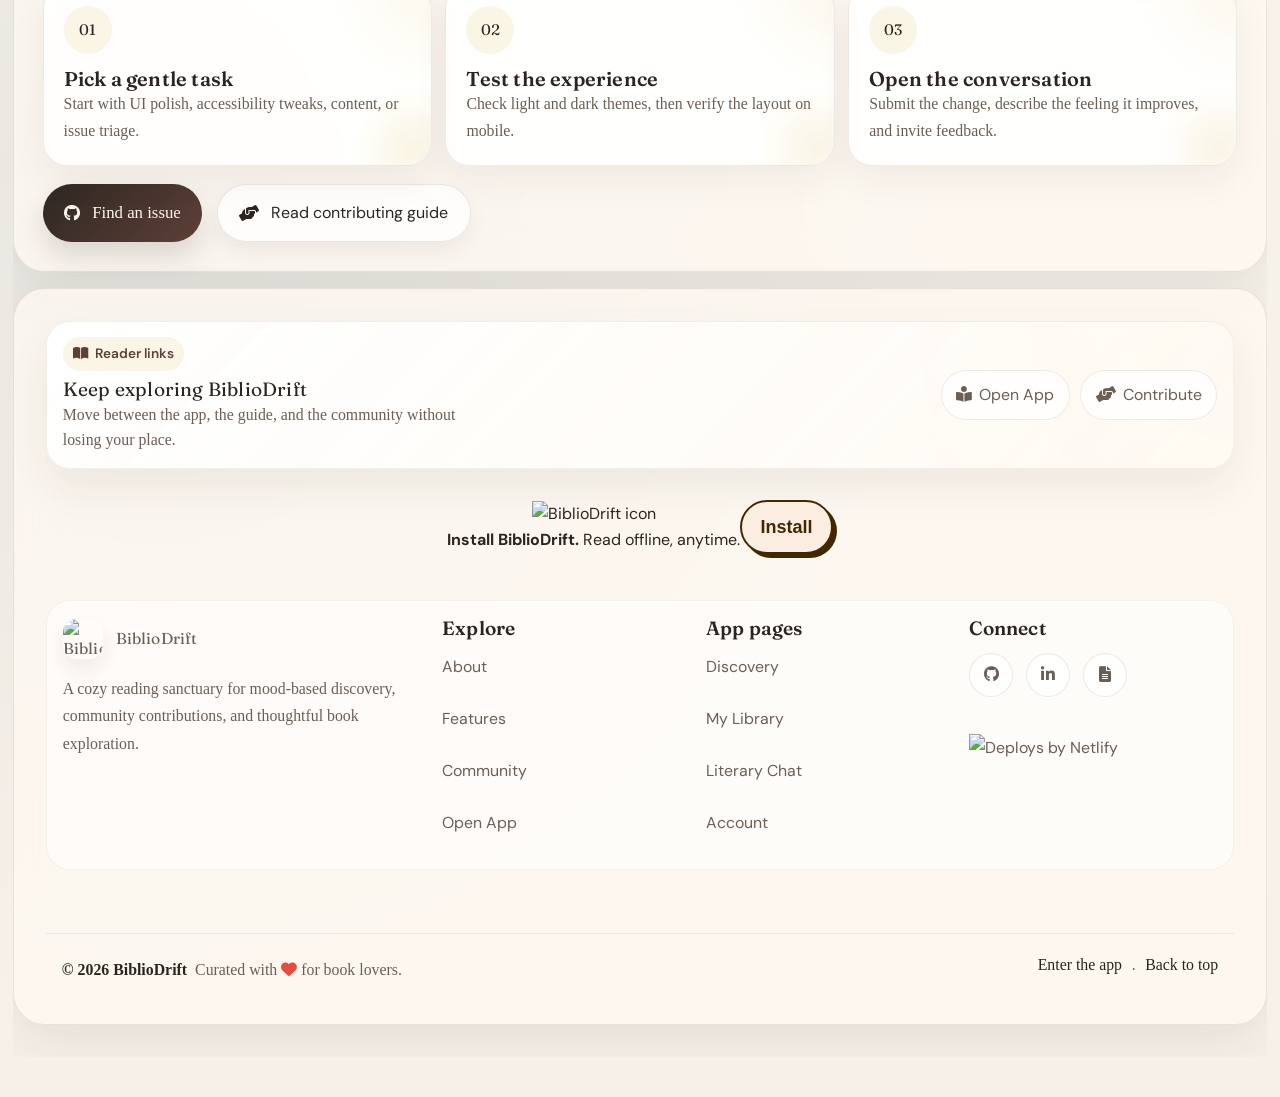
==== commit 133f7b3d: "Merge branch 'main' of https://github.com/AbhinavX26/BiblioDrift" ====
--- a/frontend/pages/index.html
+++ b/frontend/pages/index.html
@@ -1917,6 +1917,8 @@
             .contributors-grid-view { grid-template-columns: 1fr; }
         }
     </style>
+    <link rel="manifest" href="../manifest.json">
+    <link rel="stylesheet" href="../css/pwa.css">
 </head>
 
 <body class="landing-page">
@@ -2613,6 +2615,21 @@
                         <a class="footer-pill" href="contributing.html"><i class="fa-solid fa-handshake-angle"></i> Contribute</a>
                     </div>
                 </div>
+
+                <div id="pwa-install-banner" role="banner" aria-label="Install BiblioDrift app" class="pwa-banner-visible">
+                    <div class="pwa-banner-content">
+                        <img src="../assets/images/biblioDrift_favicon.png" alt="BiblioDrift icon" class="pwa-banner-icon">
+                        <div class="pwa-banner-text">
+                            <strong>Install BiblioDrift.</strong>
+                            <span>Read offline, anytime.</span>
+                        </div>
+                    </div>
+                    <div class="pwa-banner-actions">
+                        <button class="pwa-install-btn" id="pwa-install-btn" aria-label="Install BiblioDrift as an app">Install</button>
+                        <button class="pwa-dismiss-btn" id="pwa-dismiss-btn" aria-label="Dismiss install prompt"><i class="fa-solid fa-xmark"></i></button>
+                    </div>
+                </div>
+
                 <div class="footer-grid">
                     <div class="footer-block">
                         <a class="landing-brand" href="#top" aria-label="Back to top">
@@ -2674,6 +2691,9 @@
     <script src="../js/theme-manager.js"></script>
     <script src="../js/landing-interactions.js"></script>
     <script src="../js/ambient.js"></script>
+    <script src="../js/pwa.js"></script>
 </body>
 
-</html>+</html>
+
+
--- a/frontend/css/style.css
+++ b/frontend/css/style.css
@@ -135,6 +135,65 @@
     transition: background-color 0.4s ease, color 0.4s ease, border-color 0.4s ease, box-shadow 0.4s ease;
 }
 
+/* Global typography improvements */
+html, body {
+    font-size: 16px;
+    -webkit-font-smoothing: antialiased;
+    -moz-osx-font-smoothing: grayscale;
+    text-rendering: optimizeLegibility;
+}
+
+/* Base text */
+body, p, li, dd, dt {
+    font-family: "Georgia", serif;
+    font-size: 1rem;
+    line-height: 1.65;
+    color: var(--text-main);
+}
+
+/* Headings */
+h1, h2, h3, h4, h5, h6 {
+    font-family: "Playfair Display", serif;
+    color: var(--text-main);
+    margin: 0 0 0.5rem 0;
+    line-height: 1.15;
+    letter-spacing: 0.2px;
+}
+
+h1 { font-size: clamp(1.6rem, 2.8vw, 2.4rem); }
+h2 { font-size: clamp(1.25rem, 2.2vw, 1.6rem); }
+h3 { font-size: 1.15rem; }
+
+/* Navigation & links */
+.nav-links a {
+    font-family: 'Playfair Display', 'Georgia', serif;
+    font-size: 1rem;
+    letter-spacing: 0.6px;
+    color: var(--text-main);
+    text-decoration: none;
+}
+
+a {
+    color: var(--nav-active-color);
+    text-decoration: none;
+}
+
+a:hover {
+    text-decoration: underline;
+}
+
+/* Muted text */
+.muted, .text-muted, small, .profile-email {
+    color: var(--text-muted);
+    font-size: 0.95rem;
+}
+
+/* Improve readability for content blocks */
+.profile-card, .profile-section, .reading-heatmap-section, .achievements-section, .recent-activity-section {
+    font-size: 0.98rem;
+}
+
+
 main {
     flex: 1;
 }
@@ -210,6 +269,40 @@
     display: flex;
     align-items: center;
     gap: 2rem;
+}
+
+/* Keep the header nav aligned and prevent overlap with the search input */
+.header-controls {
+    flex-wrap: nowrap;
+    align-items: center;
+    gap: 1rem;
+}
+
+.search-bar {
+    flex: 0 1 320px;
+    min-width: 140px;
+    max-width: 420px;
+}
+
+.search-input {
+    width: 100%;
+    max-width: 320px;
+}
+
+.nav-links {
+    display: flex;
+    flex: 0 0 auto;
+    gap: 1rem 2rem;
+    white-space: nowrap;
+}
+
+@media (max-width: 880px) {
+    .header {
+        padding: 1rem 1.2rem;
+    }
+    .search-bar {
+        max-width: 260px;
+    }
 }
 
 .search-bar {
@@ -268,6 +361,20 @@
     flex-wrap: wrap;
     gap: 1rem 2rem;
     align-items: center;
+}
+
+/* Keep navbar buttons on a single row; allow horizontal scroll on narrow viewports */
+.nav-links {
+    flex-wrap: nowrap;
+    overflow-x: auto;
+    -webkit-overflow-scrolling: touch;
+    scrollbar-width: none; /* Firefox */
+}
+
+.nav-links::-webkit-scrollbar { display: none; }
+
+.nav-links a {
+    flex: 0 0 auto;
 }
 
 .nav-links a {
@@ -505,7 +612,7 @@
     transform: rotateY(180deg);
     background: var(--paper-color);
     /* Paper color */
-    padding: 1.5rem;
+    padding: 1.2rem 0.6rem;
     display: flex;
     flex-direction: column;
     justify-content: space-between;
@@ -634,10 +741,13 @@
 }
 
 .book__face--back .book-actions {
-    justify-content: space-around;
-    padding: 0 10px;
+    display: flex;
+    justify-content: center;
+    gap: 6px;
+    padding: 8px 4px;
     width: 100%;
-    margin-bottom: -6px;
+    margin-top: auto;
+    margin-bottom: 2px;
 }
 
 .book-actions {
@@ -661,6 +771,66 @@
 .btn-icon:hover {
     opacity: 1;
     transform: scale(1.08);
+}
+
+/* Elegant, high-visibility tactile action buttons on flipped cards */
+.book__face--back .book-actions .btn-icon {
+    width: 28px !important;
+    height: 28px !important;
+    border-radius: 50% !important;
+    background: #ffffff !important;
+    border: 1.5px solid #5d4037 !important;
+    color: #5d4037 !important;
+    opacity: 1 !important;
+    box-shadow: 0 2px 4px rgba(93, 64, 55, 0.12) !important;
+    transition: all 0.2s cubic-bezier(0.4, 0, 0.2, 1) !important;
+    display: inline-flex !important;
+    align-items: center !important;
+    justify-content: center !important;
+    padding: 0 !important;
+    margin: 0 !important;
+    flex-shrink: 0 !important;
+    box-sizing: border-box !important;
+}
+
+.book__face--back .book-actions .btn-icon i {
+    font-size: 11px !important;
+    width: auto !important;
+    height: auto !important;
+    display: inline-flex !important;
+    align-items: center !important;
+    justify-content: center !important;
+}
+
+.book__face--back .book-actions .btn-icon:hover {
+    opacity: 1 !important;
+    background: #3e2723 !important;
+    color: #fffdf9 !important;
+    border-color: #3e2723 !important;
+    transform: translateY(-2px) scale(1.08) !important;
+    box-shadow: 0 3px 8px rgba(62, 39, 35, 0.25) !important;
+}
+
+/* Mood magic button custom contrast */
+.book__face--back .book-actions .btn-icon.mood-btn {
+    color: #b58d12 !important;
+    border-color: #e5c158 !important;
+    background: #fffef2 !important;
+}
+
+.book__face--back .book-actions .btn-icon.mood-btn:hover {
+    background: #b58d12 !important;
+    color: #fffdf9 !important;
+    border-color: #b58d12 !important;
+}
+
+/* Add to library button when checked */
+.book__face--back .book-actions .btn-icon .fa-check {
+    color: #2e7d32 !important;
+}
+
+.book__face--back .book-actions .btn-icon:hover .fa-check {
+    color: #fffdf9 !important;
 }
 
 /* --- Virtual Shelves --- */
@@ -3840,10 +4010,12 @@
     background: linear-gradient(135deg, var(--header-bg), var(--bg-color));
     padding: 3rem 2rem;
     border-bottom: 1px solid var(--glass-border);
-    display: flex;
-    flex-direction: column;
-    align-items: center;
-    gap: 2rem;
+    display: grid;
+    grid-template-columns: minmax(0, 1.1fr) minmax(320px, 0.9fr);
+    align-items: stretch;
+    gap: 1.5rem;
+    max-width: 1200px;
+    margin: 0 auto;
 }
 
 .profile-card {
@@ -3855,10 +4027,10 @@
     align-items: center;
     gap: 2rem;
     box-shadow: var(--shadow-soft);
-    max-width: 800px;
     width: 100%;
     position: relative;
     overflow: hidden;
+    min-height: 100%;
 }
 
 .profile-card::before {
@@ -3911,6 +4083,13 @@
     margin-bottom: 0.5rem;
 }
 
+.profile-info {
+    display: flex;
+    flex-direction: column;
+    align-items: flex-start;
+    min-width: 0;
+}
+
 .profile-email {
     color: var(--text-muted);
     font-family: 'Courier New', monospace;
@@ -3929,6 +4108,7 @@
     margin-top: 1.5rem;
     display: flex;
     gap: 1rem;
+    flex-wrap: wrap;
 }
 
 .logout-btn {
@@ -3994,10 +4174,9 @@
 
 .reading-stats-dashboard {
     width: 100%;
-    max-width: 800px;
-    display: flex;
-    flex-direction: column;
+    display: grid;
     gap: 1.5rem;
+    align-content: start;
 }
 
 .progress-breakdown {
@@ -4068,27 +4247,224 @@
 .profile-content {
     max-width: 1200px;
     margin: 0 auto;
-    padding: 3rem 2rem;
+    padding: 2rem 2rem 4rem;
+    display: flex;
+    flex-direction: column;
+    gap: 1.5rem;
+}
+
+.profile-content-grid {
     display: grid;
-    gap: 3rem;
+    grid-template-columns: repeat(12, minmax(0, 1fr));
+    gap: 1.5rem;
+    align-items: start;
+}
+
+.profile-section,
+.reading-heatmap-section,
+.reading-progress-overview,
+.achievements-section,
+.recent-activity-section {
+    background: var(--book-bg);
+    border: 1px solid var(--glass-border);
+    border-radius: 20px;
+    padding: 1.75rem;
+    box-shadow: var(--shadow-soft);
+    position: relative;
+    overflow: hidden;
+}
+
+.reading-heatmap-section {
+    padding: 1.25rem 1.5rem 1.35rem;
+    overflow: visible;
+}
+
+.profile-section::after,
+.reading-heatmap-section::after,
+.reading-progress-overview::after,
+.achievements-section::after,
+.recent-activity-section::after {
+    content: '';
+    position: absolute;
+    inset: auto -20px -20px auto;
+    width: 120px;
+    height: 120px;
+    border-radius: 50%;
+    background: radial-gradient(circle, rgba(212, 175, 55, 0.12), rgba(212, 175, 55, 0));
+    pointer-events: none;
+}
+
+.reading-heatmap-section {
+    grid-column: 1 / -1;
+}
+
+.reading-progress-overview {
+    grid-column: span 7;
+}
+
+.achievements-section {
+    grid-column: span 5;
+}
+
+.recent-activity-section {
+    grid-column: 1 / -1;
+}
+
+.profile-section h2,
+.reading-heatmap-section h2,
+.reading-progress-overview h2,
+.achievements-section h2,
+.recent-activity-section h2 {
+    margin: 0 0 1rem;
+    color: var(--text-main);
+    font-size: 1.35rem;
+    display: flex;
+    align-items: center;
+    gap: 0.6rem;
+    font-family: "Playfair Display", serif;
+}
+
+.profile-section h2 i,
+.reading-heatmap-section h2 i,
+.reading-progress-overview h2 i,
+.achievements-section h2 i,
+.recent-activity-section h2 i {
+    color: var(--accent-gold);
+}
+
+.progress-overview-grid,
+.achievements-grid,
+.activity-feed {
+    display: grid;
+    gap: 1rem;
+}
+
+.profile-stat-box,
+.achievement-card,
+.activity-feed,
+.reading-heatmap-section,
+.reading-progress-overview,
+.achievements-section,
+.recent-activity-section {
+    transition: transform 0.3s ease, box-shadow 0.3s ease, border-color 0.3s ease;
+}
+
+.profile-section:hover,
+.reading-heatmap-section:hover,
+.reading-progress-overview:hover,
+.achievements-section:hover,
+.recent-activity-section:hover {
+    transform: translateY(-2px);
+    border-color: rgba(212, 175, 55, 0.35);
 }
 
 .achievements-grid {
     display: grid;
-    grid-template-columns: repeat(auto-fill, minmax(200px, 1fr));
-    gap: 1.5rem;
-    margin-top: 1.5rem;
+    grid-template-columns: repeat(2, minmax(120px, 1fr));
+    gap: 1rem;
+    align-items: start;
 }
 
 .achievement-card {
     background: var(--input-bg);
-    border-radius: 12px;
-    padding: 1.5rem;
+    border-radius: 10px;
+    padding: 1rem;
     text-align: center;
-    border: 2px solid transparent;
+    border: 1px solid transparent;
+    opacity: 0.95;
+    filter: none;
+    transition: transform 0.25s ease, box-shadow 0.25s ease;
+}
+
+.achievement-card.locked {
     opacity: 0.6;
     filter: grayscale(100%);
-    transition: all 0.3s;
+}
+
+.achievements-grid .achievement-card i {
+    display: block;
+    font-size: 1.6rem;
+    margin-bottom: 0.6rem;
+    color: var(--text-muted);
+}
+
+/* Achievement icon improvements */
+.achievements-grid .achievement-card i {
+    display: inline-flex;
+    align-items: center;
+    justify-content: center;
+    width: 56px;
+    height: 56px;
+    border-radius: 50%;
+    margin: 0 auto 0.6rem;
+    color: #fff;
+    font-size: 20px;
+    box-shadow: 0 6px 18px rgba(0,0,0,0.08);
+}
+
+.achievement-card.unlocked i {
+    background: linear-gradient(180deg, rgba(93,64,55,0.92), rgba(141,110,99,0.95));
+}
+
+.achievement-card.locked i {
+    background: linear-gradient(180deg, rgba(200,200,200,0.18), rgba(200,200,200,0.08));
+    color: #7d7d7d;
+    box-shadow: none;
+}
+
+.achievement-card h4 {
+    margin: 0.25rem 0 0.15rem;
+    font-size: 1rem;
+}
+
+.achievement-card p {
+    margin: 0;
+    font-size: 0.9rem;
+    color: var(--text-muted);
+}
+
+/* Make icons non-interactive and improve svg sizing */
+.achievements-grid .achievement-card {
+    position: relative;
+    overflow: visible;
+    cursor: default;
+}
+
+.achievements-grid .achievement-card:hover,
+.achievements-grid .achievement-card *:hover {
+    cursor: default !important;
+}
+
+.achievements-grid .achievement-card svg,
+.achievements-grid .achievement-card i {
+    pointer-events: none;
+}
+
+.ach-icon {
+    width: 28px;
+    height: 28px;
+    display: block;
+}
+
+/* Small badge in the corner for color accents */
+.achievement-badge {
+    position: absolute;
+    top: 12px;
+    right: 12px;
+    width: 14px;
+    height: 14px;
+    border-radius: 50%;
+    box-shadow: 0 4px 10px rgba(0,0,0,0.08);
+    border: 2px solid rgba(255,255,255,0.5);
+}
+
+.badge--gold { background: linear-gradient(180deg,#f5c04c,#d99a2a); }
+.badge--teal { background: linear-gradient(180deg,#5bcad4,#2aa6a9); }
+.badge--purple { background: linear-gradient(180deg,#b58ef6,#8b5cf6); }
+.badge--gray { background: linear-gradient(180deg,#cfcfcf,#a8a8a8); }
+
+.achievements-section h2 {
+    margin-bottom: 0.8rem;
 }
 
 .achievement-card.unlocked {
@@ -4110,30 +4486,345 @@
 }
 
 .activity-feed {
-    background: var(--book-bg);
-    border-radius: 15px;
-    padding: 2rem;
-    box-shadow: var(--shadow-soft);
+    min-height: 220px;
+    align-content: start;
+}
+
+:root {
+    --heatmap-cell-size: 11px;
+    --heatmap-cell-gap: 3px;
+    /* Darker heatmap palette using site wood/accent colors */
+    --heatmap-level-0: rgba(93,64,55,0.06);     /* subtle base (day) */
+    --heatmap-level-1: rgba(141,110,99,0.16);   /* light wood tint */
+    --heatmap-level-2: rgba(212,175,55,0.28);   /* accent gold mid */
+    --heatmap-level-3: rgba(141,110,99,0.5);    /* stronger warm wood */
+    --heatmap-level-4: rgba(93,64,55,0.85);     /* deep wood (darkest) */
+    --heatmap-future: rgba(93,64,55,0.04);
+    --heatmap-tooltip-bg: var(--wood-dark);
+    --heatmap-tooltip-border: rgba(255, 255, 255, 0.12);
+    --heatmap-tooltip-text: var(--paper-color);
+}
+
+[data-theme="night"] {
+    /* Night: richer contrasts using accent + wood */
+    --heatmap-level-0: rgba(255,255,255,0.03);
+    --heatmap-level-1: rgba(252,203,78,0.18);
+    --heatmap-level-2: rgba(252,203,78,0.35);
+    --heatmap-level-3: rgba(141,110,99,0.6);
+    --heatmap-level-4: rgba(93,64,55,0.9);
+    --heatmap-future: rgba(255,255,255,0.02);
+    --heatmap-tooltip-bg: var(--surface-elevated);
+    --heatmap-tooltip-border: rgba(255, 255, 255, 0.08);
+    --heatmap-tooltip-text: var(--text-main);
+}
+
+.heatmap-scroll-container {
+    overflow-x: auto;
+    overflow-y: visible;
+    padding: 0.25rem 0 0.5rem;
+    display: flex;
+    justify-content: center;
+}
+
+.heatmap-board {
+    display: grid;
+    grid-template-columns: 24px auto;
+    grid-template-rows: auto auto;
+    column-gap: 0.45rem;
+    row-gap: 0.35rem;
+    width: max-content;
+    align-items: start;
+    flex-shrink: 0;
+    margin: 0 auto;
+}
+
+.heatmap-months {
+    grid-column: 2;
+    grid-row: 1;
+    display: flex;
+    width: calc(52 * (var(--heatmap-cell-size) + var(--heatmap-cell-gap)));
+    height: 1rem;
+    color: var(--text-muted);
+    font-size: 0.68rem;
+    font-weight: 600;
+    letter-spacing: 0.06em;
+    line-height: 1;
+    padding-left: 1px;
+    gap: 0;
+}
+
+.heatmap-month {
+    display: block;
+    white-space: nowrap;
+    flex: 0 0 auto;
+}
+
+/* Prevent month labels from overlapping by truncating long labels
+   and providing a small minimum width to reduce collisions on very narrow spans */
+.heatmap-month {
+    padding: 0 6px 0 4px;
+    overflow: hidden;
+    text-overflow: ellipsis;
+    white-space: nowrap;
+    min-width: 26px;
+    box-sizing: border-box;
+    text-align: left;
+}
+
+.heatmap-weekdays {
+    grid-column: 1;
+    grid-row: 2;
+    display: grid;
+    grid-template-rows: repeat(7, var(--heatmap-cell-size));
+    gap: var(--heatmap-cell-gap);
+    align-content: start;
+    padding-top: 1px;
+}
+
+.heatmap-weekday {
+    height: var(--heatmap-cell-size);
+    display: flex;
+    align-items: center;
+    justify-content: flex-end;
+    color: var(--text-muted);
+    font-size: 0.68rem;
+    font-weight: 600;
+    line-height: 1;
+}
+
+.heatmap-grid {
+    grid-column: 2;
+    grid-row: 2;
+    display: grid;
+    grid-auto-flow: column;
+    grid-template-rows: repeat(7, var(--heatmap-cell-size));
+    grid-auto-columns: var(--heatmap-cell-size);
+    gap: var(--heatmap-cell-gap);
+    width: max-content;
+    justify-content: start;
+    margin: 0;
+}
+
+.heatmap-cell {
+    width: var(--heatmap-cell-size);
+    height: var(--heatmap-cell-size);
+    border-radius: 2px;
+    background: var(--heatmap-level-0);
+    position: relative;
+    overflow: visible;
+    transition: transform 0.16s ease, box-shadow 0.16s ease, background 0.16s ease;
+}
+
+.heatmap-cell.intensity-0 {
+    background: var(--heatmap-level-0);
+}
+
+.heatmap-cell.intensity-1 {
+    background: var(--heatmap-level-1);
+}
+
+.heatmap-cell.intensity-2 {
+    background: var(--heatmap-level-2);
+}
+
+.heatmap-cell.intensity-3 {
+    background: var(--heatmap-level-3);
+}
+
+.heatmap-cell.intensity-4 {
+    background: var(--heatmap-level-4);
+}
+
+.heatmap-cell.heatmap-future {
+    background: var(--heatmap-future);
+    opacity: 0.72;
+}
+
+.heatmap-cell:hover {
+    transform: scale(1.08);
+    box-shadow: 0 0 0 1px rgba(27, 31, 35, 0.18);
+    z-index: 2;
+}
+
+.heatmap-tooltip-layer {
+    position: absolute;
+    min-width: 180px;
+    max-width: 260px;
+    padding: 0.65rem 0.75rem;
+    border-radius: 6px;
+    background: var(--heatmap-tooltip-bg);
+    color: var(--heatmap-tooltip-text);
+    border: 1px solid var(--heatmap-tooltip-border);
+    box-shadow: 0 12px 28px rgba(0, 0, 0, 0.2);
+    font-size: 0.75rem;
+    line-height: 1.4;
+    opacity: 0;
+    visibility: hidden;
+    pointer-events: none;
+    z-index: 5;
+    transition: opacity 0.2s ease, transform 0.2s ease, visibility 0.2s ease;
+}
+
+.heatmap-tooltip-layer.is-visible {
+    opacity: 1;
+    visibility: visible;
+    transform: translateY(0);
+}
+
+.heatmap-tooltip-layer::after {
+    content: '';
+    position: absolute;
+    left: 50%;
+    top: -6px;
+    transform: translateX(-50%);
+    border-left: 6px solid transparent;
+    border-right: 6px solid transparent;
+    border-bottom: 6px solid var(--heatmap-tooltip-bg);
+}
+
+.heatmap-legend {
+    display: flex;
+    align-items: center;
+    justify-content: center;
+    gap: 0.45rem;
+    margin-top: 0.75rem;
+    color: var(--text-muted);
+    font-size: 0.8rem;
+    flex-wrap: wrap;
+}
+
+.heatmap-legend .heatmap-swatch {
+    width: 11px;
+    height: 11px;
+    border-radius: 2px;
+    display: inline-block;
+}
+
+.heatmap-legend .heatmap-swatch.level-1 {
+    background: var(--heatmap-level-1);
+}
+
+.heatmap-legend .heatmap-swatch.level-2 {
+    background: var(--heatmap-level-2);
+}
+
+.heatmap-legend .heatmap-swatch.level-3 {
+    background: var(--heatmap-level-3);
+}
+
+.heatmap-legend .heatmap-swatch.level-4 {
+    background: var(--heatmap-level-4);
+}
+
+.activity-feed .empty-state,
+.progress-overview-grid .empty-state {
+    min-height: 180px;
+    display: grid;
+    place-items: center;
+    text-align: center;
+    color: var(--text-muted);
 }
 
 @media (max-width: 768px) {
+    .profile-header {
+        grid-template-columns: 1fr;
+        padding: 2rem 1rem;
+    }
+
     .profile-card {
         flex-direction: column;
         text-align: center;
-        padding: 2rem 1rem;
+        align-items: center;
+        padding: 2rem 1.25rem;
+    }
+
+    .profile-info {
+        align-items: center;
     }
 
     .profile-actions {
         justify-content: center;
     }
+
+    .profile-content {
+        padding: 1.5rem 1rem 3rem;
+    }
+
+    .reading-heatmap-section {
+        padding: 1rem;
+    }
+
+    .profile-content-grid {
+        grid-template-columns: 1fr;
+    }
+
+    .reading-progress-overview,
+    .achievements-section,
+    .recent-activity-section {
+        grid-column: 1 / -1;
+    }
+
+    .profile-section,
+    .reading-heatmap-section,
+    .reading-progress-overview,
+    .achievements-section,
+    .recent-activity-section {
+        padding: 1.25rem;
+    }
+
+    .profile-stats-container {
+        gap: 1rem;
+    }
+
+    .profile-stat-box {
+        min-width: 100%;
+    }
+
+    .heatmap-grid {
+        grid-template-rows: repeat(7, 9px);
+        grid-auto-columns: 9px;
+        gap: 2px;
+    }
+
+    .heatmap-cell {
+        width: 9px;
+        height: 9px;
+    }
+
+    .heatmap-board {
+        grid-template-columns: 20px auto;
+        column-gap: 0.35rem;
+    }
+
+    .heatmap-months,
+    .heatmap-weekday {
+        font-size: 0.68rem;
+    }
+
+    .heatmap-tooltip {
+        min-width: 160px;
+        max-width: 200px;
+    }
+}
+
+@media (max-width: 1024px) {
+    .profile-header {
+        grid-template-columns: 1fr;
+    }
+
+    .reading-progress-overview,
+    .achievements-section {
+        grid-column: 1 / -1;
+    }
 }
 
 /* ===== ENHANCED FOOTER STYLES ===== */
 .main-footer {
-    background: var(--card-bg);
-    /* Use card-bg for better contrast in dark mode */
-    border-top: 1px solid var(--glass-border);
-    padding: 3rem 2rem 1rem;
+    background:
+        radial-gradient(circle at top left, rgba(212, 175, 55, 0.07), transparent 34%),
+        var(--header-bg);
+    border-top: 1px solid rgba(212, 175, 55, 0.18);
+    padding: 2rem 1.5rem 0.9rem;
     margin-top: 4rem;
     color: var(--text-main);
     font-family: 'Georgia', serif;
@@ -4145,49 +4836,60 @@
     max-width: 1200px;
     margin: 0 auto;
     display: grid;
-    grid-template-columns: 2fr 1fr 1fr 1fr;
-    gap: 3rem;
-    padding-bottom: 2rem;
-    border-bottom: 1px solid var(--glass-border);
+    grid-template-columns: minmax(280px, 1.4fr) repeat(3, minmax(150px, 1fr));
+    gap: 1.25rem;
+    padding-bottom: 1.25rem;
+    border-bottom: 1px solid rgba(212, 175, 55, 0.15);
+    align-items: start;
 }
 
 .footer-brand {
     display: flex;
     flex-direction: column;
-    gap: 1rem;
+    gap: 0.7rem;
+    max-width: 340px;
 }
 
 .footer-brand .logo {
     font-family: 'Playfair Display', serif;
-    font-size: 1.8rem;
+    font-size: 1.65rem;
     font-weight: 700;
     color: var(--text-main);
     text-decoration: none;
     display: flex;
     align-items: center;
     gap: 0.5rem;
+    line-height: 1;
+}
+
+.footer-logo {
+    width: 30px;
+    height: 30px;
+    object-fit: cover;
 }
 
 .footer-tagline {
     font-style: italic;
-    font-size: 1.1rem;
+    font-size: 1rem;
     color: var(--text-muted);
-    line-height: 1.6;
-    max-width: 300px;
+    line-height: 1.5;
+    max-width: 320px;
+    margin: 0;
 }
 
 .footer-subtext {
     font-size: 0.9rem;
     color: var(--accent-gold);
     font-weight: 600;
+    margin: 0;
 }
 
 .footer-nav h3,
 .footer-legal h3,
 .footer-social h3 {
     font-family: 'Playfair Display', serif;
-    font-size: 1.2rem;
-    margin-bottom: 1.5rem;
+    font-size: 1.1rem;
+    margin-bottom: 0.75rem;
     color: var(--text-main);
 }
 
@@ -4198,7 +4900,7 @@
     margin: 0;
     display: flex;
     flex-direction: column;
-    gap: 0.8rem;
+    gap: 0.45rem;
 }
 
 .footer-nav li a,
@@ -4206,7 +4908,7 @@
     text-decoration: none;
     color: var(--text-muted);
     transition: all 0.3s ease;
-    font-size: 1rem;
+    font-size: 0.98rem;
     display: inline-block;
 }
 
@@ -4218,12 +4920,13 @@
 
 .social-icons {
     display: flex;
-    gap: 1rem;
+    gap: 0.6rem;
+    flex-wrap: wrap;
 }
 
 .social-icons a {
-    width: 40px;
-    height: 40px;
+    width: 44px;
+    height: 44px;
     border-radius: 50%;
     background: var(--glass-bg);
     border: 1px solid var(--glass-border);
@@ -4233,6 +4936,7 @@
     color: var(--text-main);
     text-decoration: none;
     transition: all 0.3s ease;
+    box-shadow: 0 6px 18px rgba(0,0,0,0.05);
 }
 
 .social-icons a:hover {
@@ -4244,7 +4948,7 @@
 
 .footer-bottom {
     text-align: center;
-    padding-top: 2rem;
+    padding-top: 0.85rem;
     font-size: 0.9rem;
     color: var(--text-muted);
 }
@@ -4269,16 +4973,21 @@
 @media (max-width: 768px) {
     .footer-container {
         grid-template-columns: 1fr;
-        gap: 2rem;
+        gap: 1rem;
         text-align: center;
     }
 
     .footer-brand {
         align-items: center;
+        max-width: none;
     }
 
     .social-icons {
         justify-content: center;
+    }
+
+    .footer-tagline {
+        max-width: 28rem;
     }
 }
 
@@ -4956,7 +5665,7 @@
     transform: rotateY(180deg) translateZ(calc(var(--book-thick) * 0.5));
     background: var(--paper-color);
     border-radius: 6px 4px 4px 6px;
-    padding: 1.5rem;
+    padding: 1rem;
     display: flex;
     flex-direction: column;
     justify-content: space-between;
@@ -6015,6 +6724,7 @@
     will-change: left, top;
 }
 
+/* Move ambient glow behind content to avoid overlapping cards */
 #sc-glow-outer {
     width: 120px;
     height: 120px;
@@ -6086,6 +6796,10 @@
     transform: translate(-50%, -50%);
     animation: sc-pop 0.8s ease-out forwards;
 }
+
+/* Ensure achievements/cards sit above ambient decorations */
+.achievements-section { z-index: 20; position: relative; }
+.achievements-grid .achievement-card { z-index: 21; }
 
 @keyframes sc-pop {
     0% {
@@ -6845,20 +7559,42 @@
 }
 
 .main-footer {
- 
-  padding: 4rem 2rem 1rem;
+  width: 100%;
+  box-sizing: border-box;
+  margin-top: 4rem;
+  padding: 60px 2rem 1rem;
+  background: var(--card-bg);
+  border-top: 1px solid var(--glass-border);
+  color: var(--text-main);
 }
 
 .footer-container {
+  width: min(1200px, 100%);
+  margin: 0 auto;
   display: grid;
-  grid-template-columns: repeat(auto-fit, minmax(220px, 1fr));
-  gap: 2rem;
+  grid-template-columns: minmax(260px, 2fr) repeat(3, minmax(160px, 1fr));
+  gap: 3rem;
+  align-items: start;
+  padding-bottom: 2rem;
+  border-bottom: 1px solid var(--glass-border);
 }
 
 .footer-container a {
- 
+  min-width: 0;
+  min-height: 0;
   text-decoration: none;
   transition: color 0.3s ease;
+}
+
+.main-footer .footer-nav a,
+.main-footer .footer-legal a {
+  display: inline;
+  line-height: 1.35;
+}
+
+.main-footer .social-icons a {
+  min-width: 40px;
+  min-height: 40px;
 }
 
 
@@ -6873,6 +7609,32 @@
   margin-top: 3rem;
   padding-top: 1rem;
   border-top: 1px solid #374151;
+}
+
+@media (max-width: 900px) {
+  .footer-container {
+    grid-template-columns: repeat(2, minmax(0, 1fr));
+  }
+}
+
+@media (max-width: 768px) {
+  .main-footer {
+    padding: 60px 1.25rem 1rem;
+  }
+
+  .footer-container {
+    grid-template-columns: 1fr;
+    gap: 2rem;
+    text-align: center;
+  }
+
+  .footer-brand {
+    align-items: center;
+  }
+
+  .social-icons {
+    justify-content: center;
+  }
 }
 /* =========================
    Reader Perspectives
@@ -6927,21 +7689,12 @@
   color: var(--text-muted);
 }
 
-/* PR 881 - Centering Fixes for Library Icons */
+/* PR 881 - Centering Fixes for Library Icons - Removed duplicate button size override to prevent squished layout */
 .book__face--back .book-actions .btn-icon i,
 .library-actions-group button i {
     font-size: 16px !important;
     width: 16px;
     height: 16px;
-    display: inline-flex;
-    align-items: center;
-    justify-content: center;
-}
-
-.book__face--back .book-actions .btn-icon {
-    width: 32px;
-    height: 32px;
-    padding: 0;
     display: inline-flex;
     align-items: center;
     justify-content: center;
--- a/frontend/css/style-responsive.css
+++ b/frontend/css/style-responsive.css
@@ -32,12 +32,37 @@
     min-width: 44px;
 }
 
+.main-footer a {
+    min-height: 0;
+    min-width: 0;
+}
+
+.main-footer .footer-nav a,
+.main-footer .footer-legal a {
+    line-height: 1.35;
+}
+
+.main-footer .social-icons a {
+    min-height: 40px;
+    min-width: 40px;
+}
+
 @media (max-width: 768px) {
 
     button,
     a {
         min-height: 48px;
         min-width: 48px;
+    }
+
+    .main-footer a {
+        min-height: 0;
+        min-width: 0;
+    }
+
+    .main-footer .social-icons a {
+        min-height: 40px;
+        min-width: 40px;
     }
 }
 
@@ -112,6 +137,12 @@
     :root {
         --book-width: 130px;
         --book-height: 200px;
+        --type-display-size: clamp(2.1rem, 7vw, 3rem);
+        --type-copy-size: 1rem;
+        --type-copy-line-height: 1.8;
+        --type-heading-2-size: 1.35rem;
+        --type-heading-3-size: 1.1rem;
+        --type-section-meta-size: 0.85rem;
     }
 
     /* Main content padding */
@@ -183,11 +214,13 @@
         overflow-x: auto;
 
         .hero h1 {
-            font-size: clamp(1.8rem, 5vw, 2.5rem);
+            font-size: var(--type-display-size);
+            line-height: 1.08;
         }
 
         .hero p {
-            font-size: 1rem;
+            font-size: var(--type-copy-size);
+            line-height: var(--type-copy-line-height);
         }
 
         /* Curated Sections - Improved Mobile Layout */
@@ -200,11 +233,12 @@
         }
 
         .section-header h2 {
-            font-size: 1.3rem;
+            font-size: var(--type-heading-2-size);
         }
 
         .section-header span {
-            font-size: 0.85rem;
+            font-size: var(--type-section-meta-size);
+            line-height: 1.45;
         }
 
         .curated-row {
@@ -493,13 +527,15 @@
     }
 
     body.library-page .library-hero h1 {
-        font-size: clamp(1.7rem, 5vw, 2rem);
-        line-height: 1.1;
+        font-size: var(--type-display-size);
+        line-height: 1.08;
     }
 
     body.library-page .library-hero p {
         max-width: 28rem;
         margin-inline: auto;
+        font-size: var(--type-copy-size);
+        line-height: var(--type-copy-line-height);
     }
 
     body.library-page .hero .view-toggles {
@@ -543,16 +579,24 @@
 }
 
 @media (max-width: 480px) {
+    :root {
+        --type-display-size: clamp(1.9rem, 8vw, 2.5rem);
+        --type-copy-size: 0.95rem;
+        --type-copy-line-height: 1.75;
+        --type-heading-2-size: 1.1rem;
+        --type-section-meta-size: 0.75rem;
+    }
+
     body.library-page .library-hero {
         padding: 1rem 0.75rem;
     }
 
     body.library-page .library-hero h1 {
-        font-size: 1.55rem;
+        font-size: var(--type-display-size);
     }
 
     body.library-page .library-hero p {
-        font-size: 0.95rem;
+        font-size: var(--type-copy-size);
     }
 
     body.library-page .hero .view-toggles {
@@ -888,12 +932,14 @@
     }
 
     .hero h1 {
-        font-size: clamp(1.3rem, 5vw, 1.8rem);
+        font-size: var(--type-display-size);
+        line-height: 1.08;
         margin-bottom: 1rem;
     }
 
     .hero p {
-        font-size: 0.95rem;
+        font-size: var(--type-copy-size);
+        line-height: var(--type-copy-line-height);
     }
 
     /* Curated Section */
@@ -907,11 +953,11 @@
     }
 
     .section-header h2 {
-        font-size: 1.1rem;
+        font-size: var(--type-heading-2-size);
     }
 
     .section-header span {
-        font-size: 0.75rem;
+        font-size: var(--type-section-meta-size);
     }
 
     .curated-row {
@@ -1114,4 +1160,4 @@
     .sort-select {
         width: 100%;
     }
-}+}
--- a/frontend/css/pwa.css
+++ b/frontend/css/pwa.css
@@ -0,0 +1,77 @@
+/* pwa.css */
+
+#pwa-install-banner {
+    position: relative;
+    display: flex;
+    justify-content: center;
+    align-items: center;
+    padding: 16px 24px;
+}
+
+.pwa-banner-icon {
+    height: 100px;
+    margin-bottom: 0px;
+}
+
+.pwa-banner-content {
+    display: block;
+    align-items: center;
+    justify-content: center;
+    gap: 12px;
+
+    text-align: center;
+}
+
+.pwa-banner-text {
+    margin-bottom: 15px;
+}
+
+.pwa-banner-actions {
+    display: flex;
+    justify-content: center;
+    align-items: center;
+    gap: 10px;
+}
+
+
+
+/* CSS */
+.pwa-install-btn {
+  background-color: #fbeee0;
+  border: 2px solid #422800;
+  border-radius: 30px;
+  box-shadow: #422800 4px 4px 0 0;
+  color: #422800;
+  cursor: pointer;
+  display: inline-block;
+  font-weight: 600;
+  font-size: 18px;
+  padding: 0 18px;
+  line-height: 50px;
+  text-align: center;
+  text-decoration: none;
+  user-select: none;
+  -webkit-user-select: none;
+  touch-action: manipulation;
+  margin-bottom: 15px;
+}
+
+.pwa-install-btn:hover {
+  background-color: #fff;
+}
+
+.pwa-install-btn:active {
+  box-shadow: #422800 2px 2px 0 0;
+  transform: translate(2px, 2px);
+}
+
+@media (min-width: 768px) {
+  .button-74 {
+    min-width: 120px;
+    padding: 0 25px;
+  }
+}
+
+.pwa-dismiss-btn {
+    display: none;
+}
